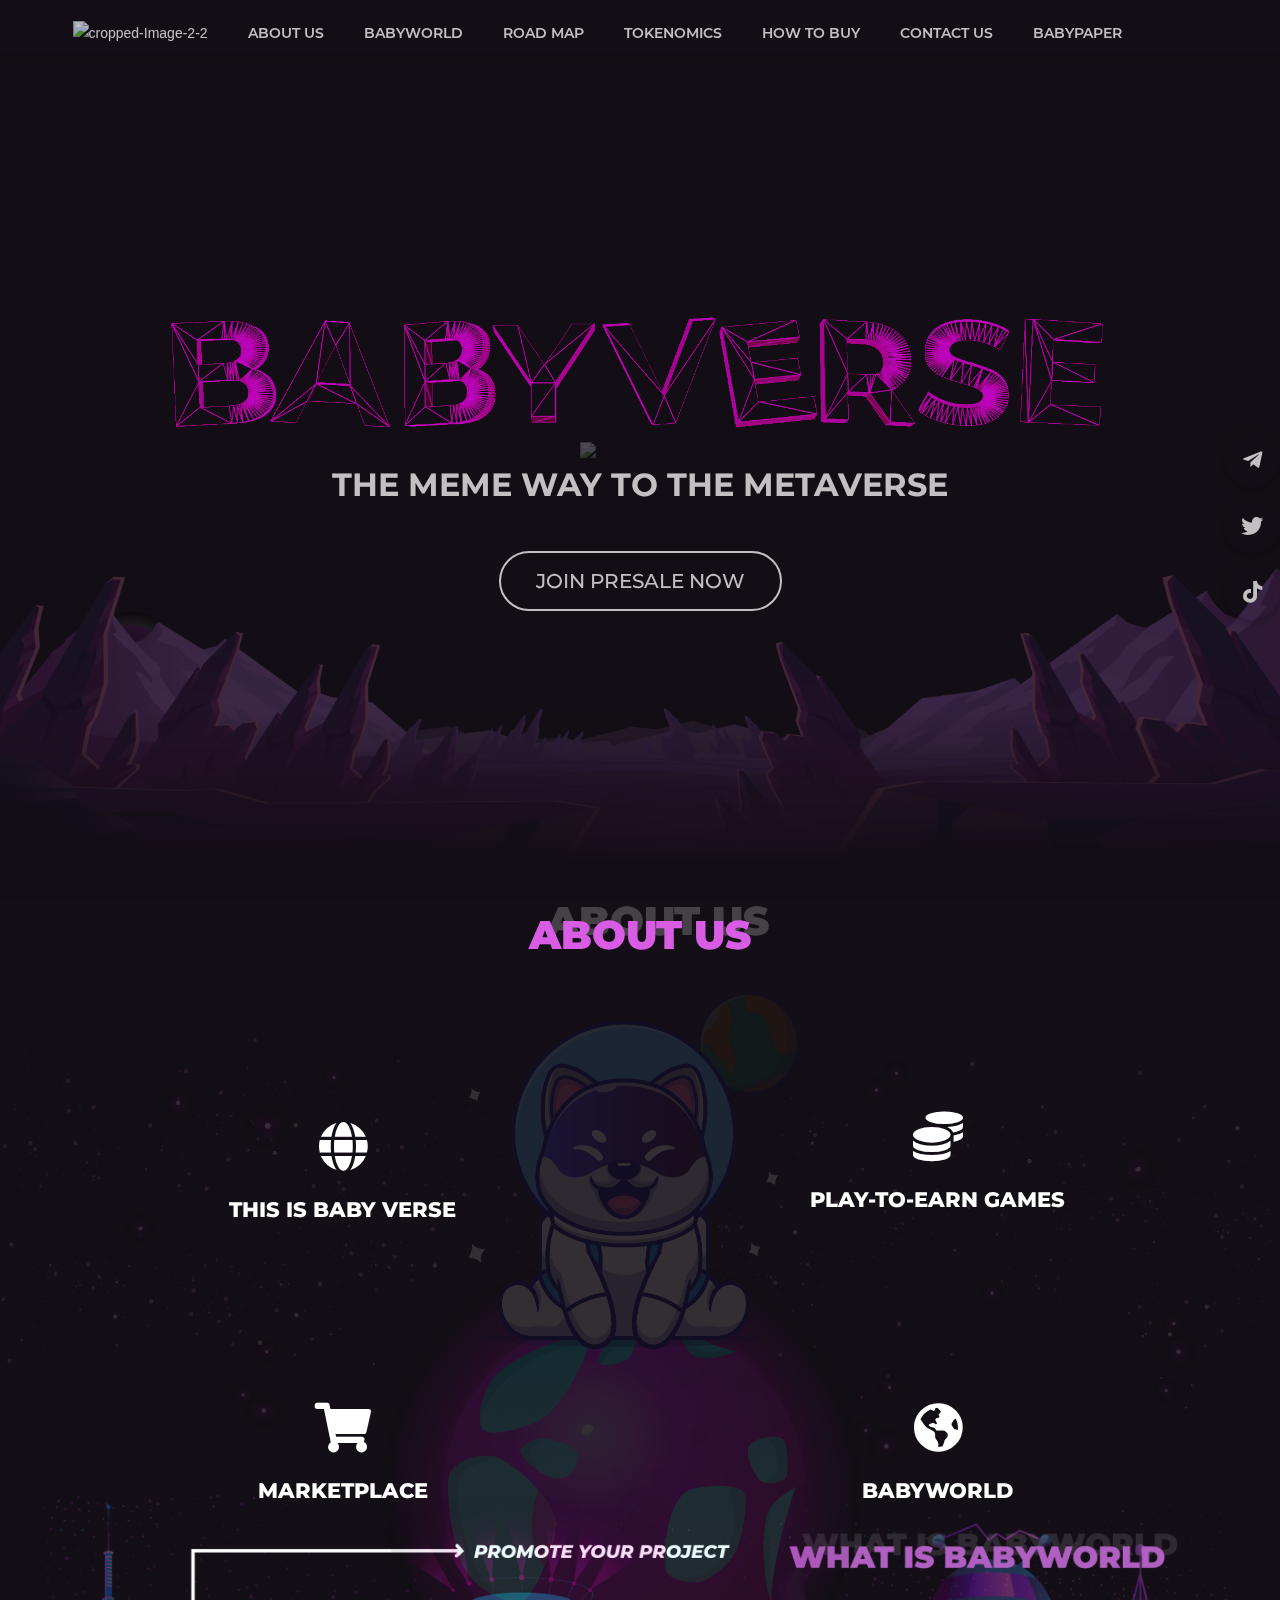
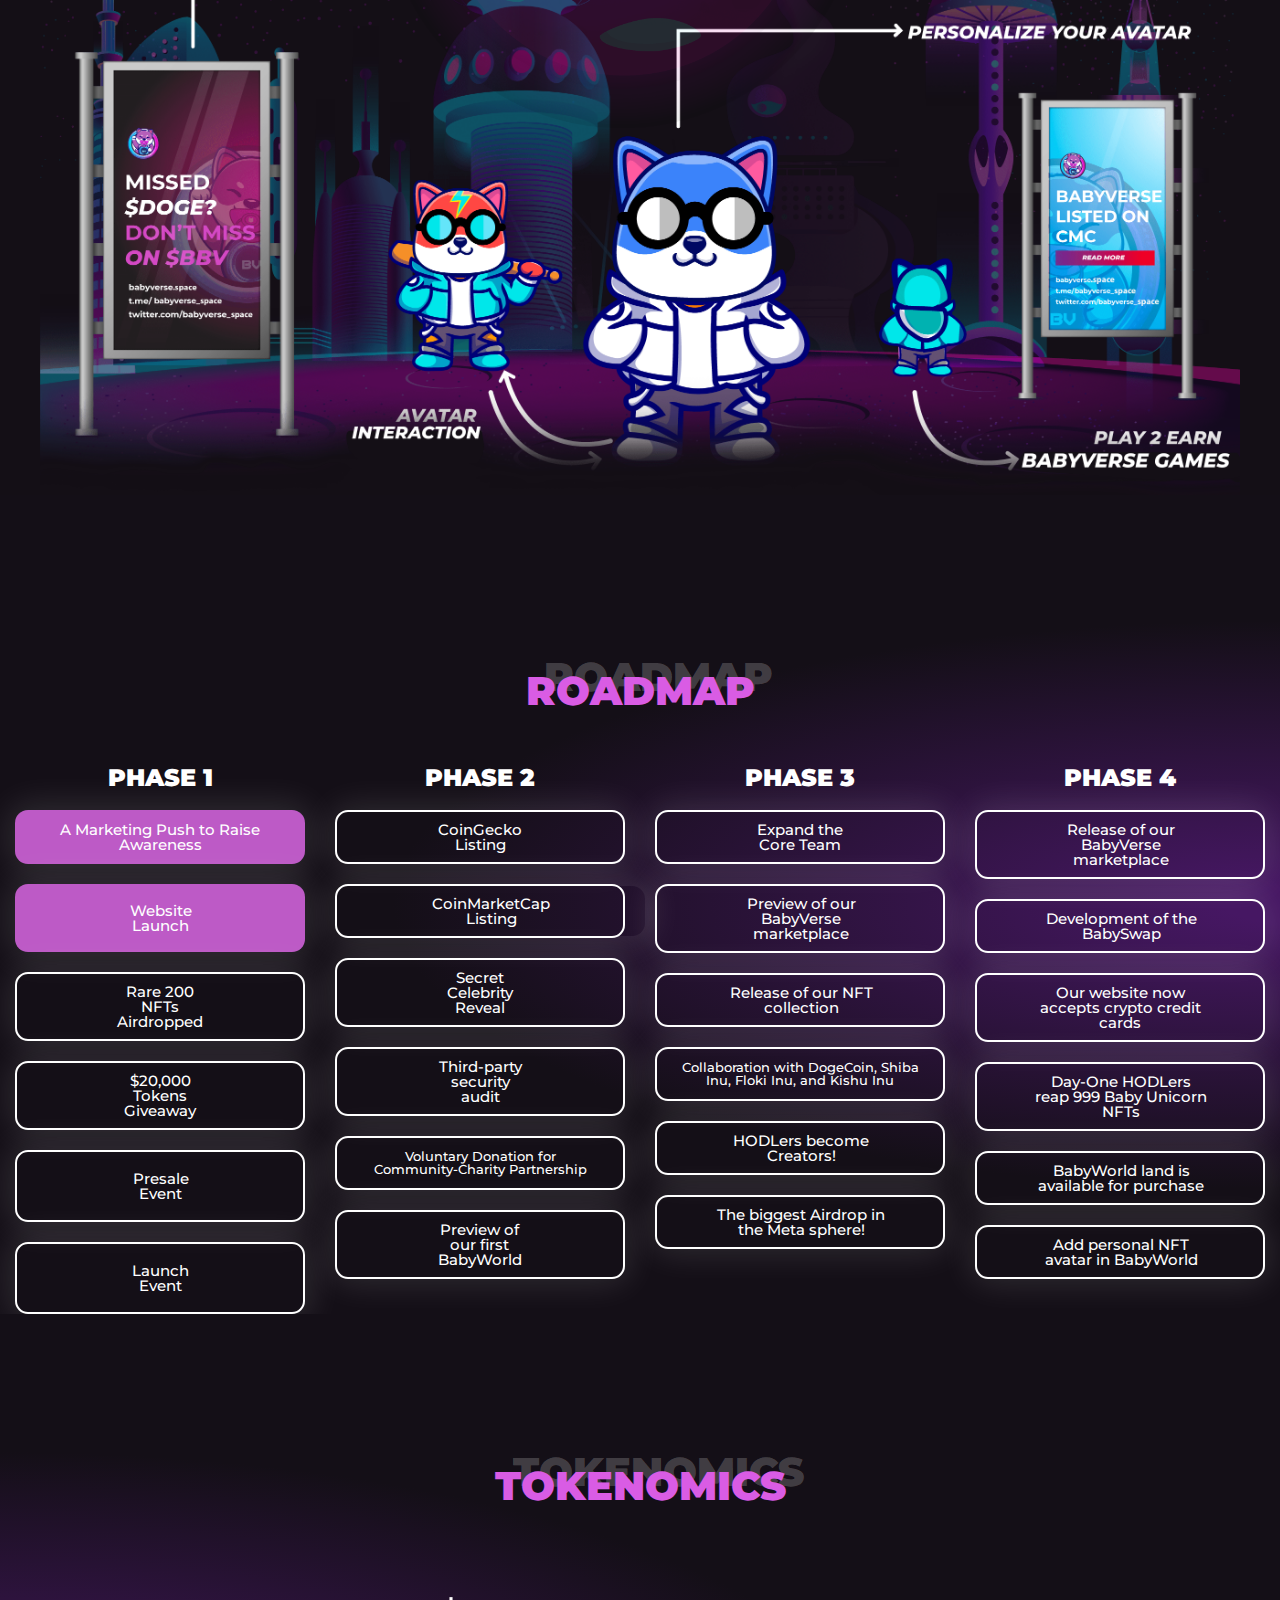
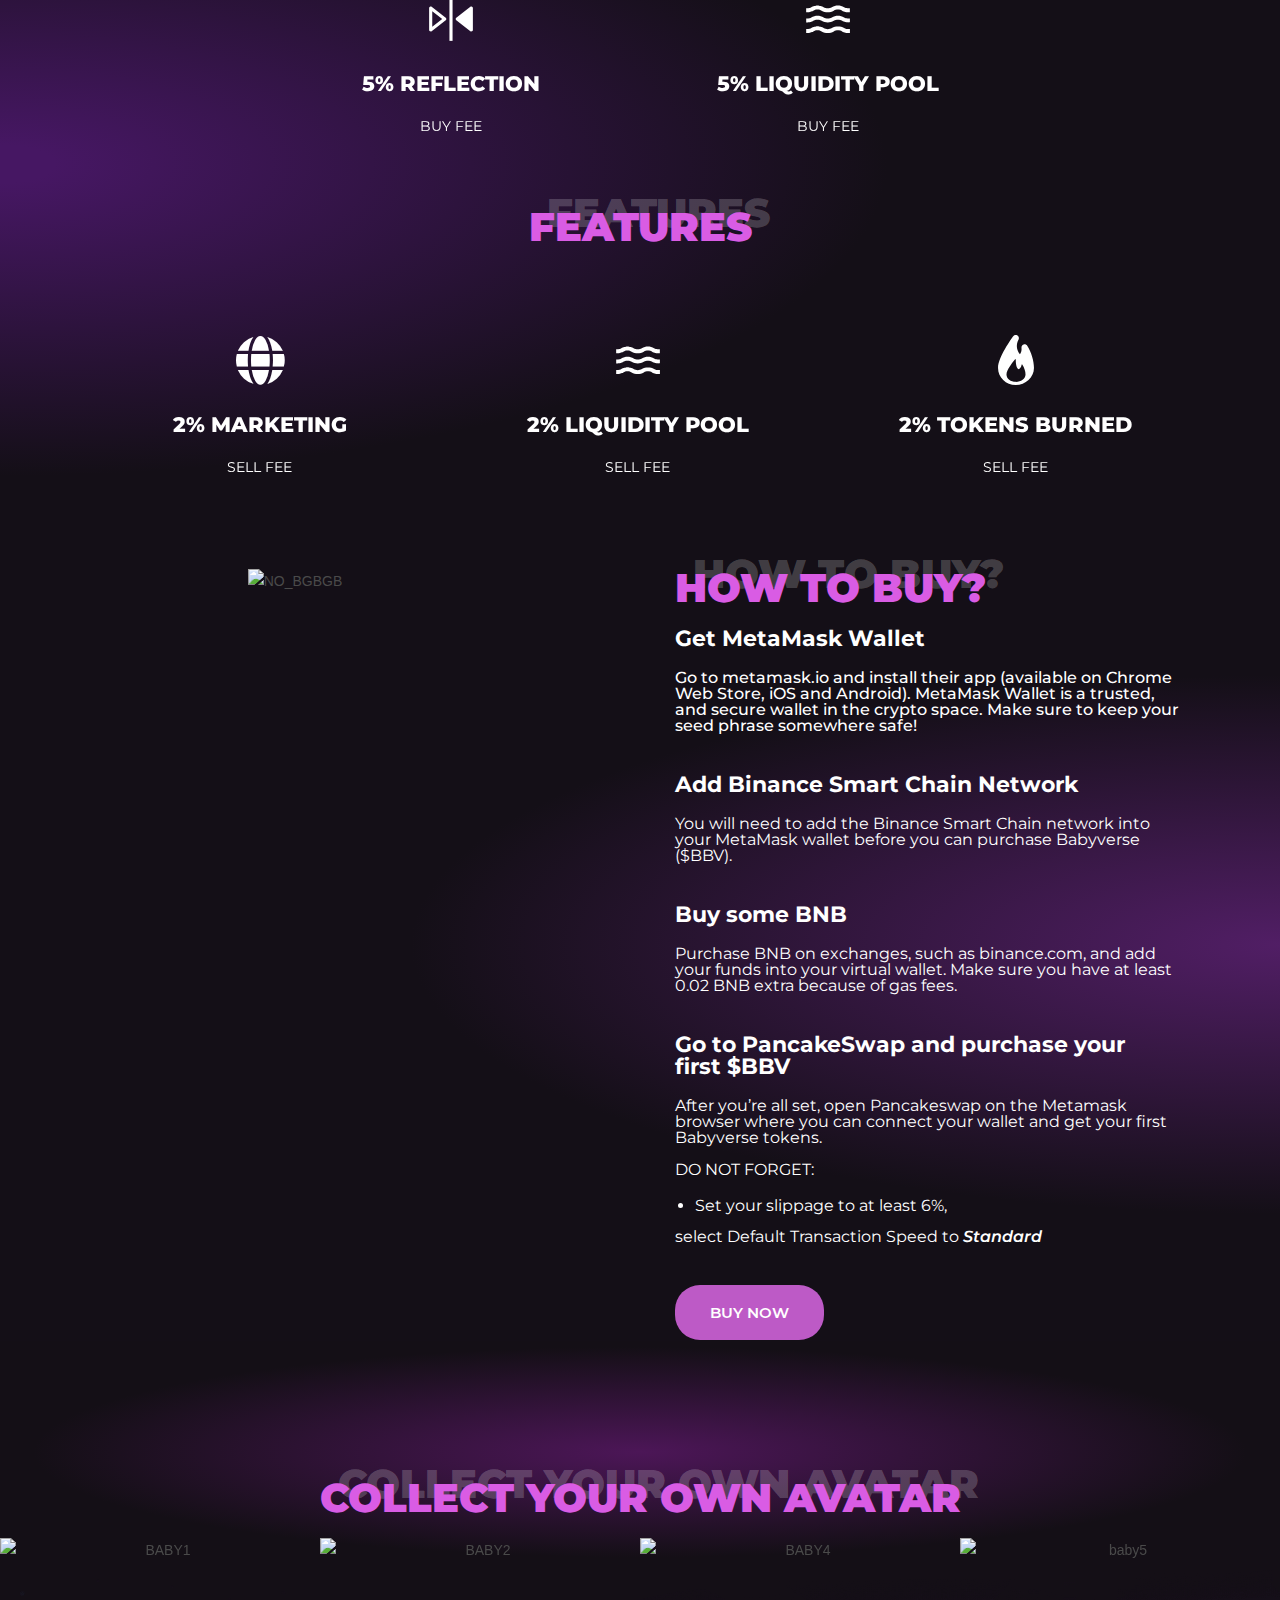
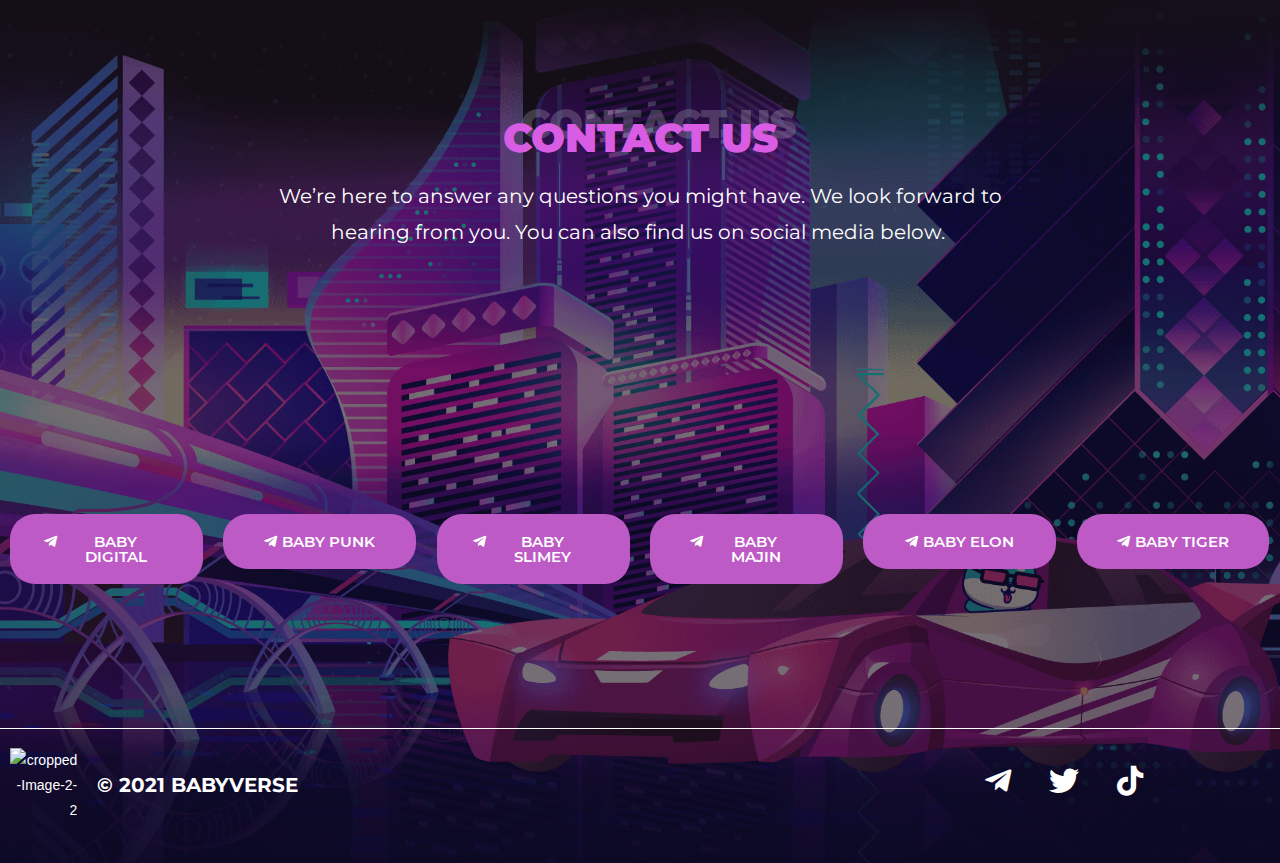
==== index.html @ cefe5357 "UPDATE CONTENT" ====
<!DOCTYPE html>
<html lang="en-US">
  <!-- Mirrored from babyverse.io/ by HTTrack Website Copier/3.x [XR&CO'2014], Sun, 27 Feb 2022 03:56:45 GMT -->
  <!-- Added by HTTrack --><meta
    http-equiv="content-type"
    content="text/html;charset=UTF-8"
  /><!-- /Added by HTTrack -->
  <head>
    <meta charset="UTF-8" />
    <title>BABYVERSE &#8211; The MEME way to the MetaVerse</title>
    <meta name="robots" content="max-image-preview:large" />
    <meta name="viewport" content="width=device-width, initial-scale=1" />
    <link rel="dns-prefetch" href="http://www.googletagmanager.com/" />
    <link rel="dns-prefetch" href="http://cdnjs.cloudflare.com/" />
    <link rel="dns-prefetch" href="http://s.w.org/" />
    <link
      rel="alternate"
      type="application/rss+xml"
      title="BABYVERSE &raquo; Feed"
      href="feed/index.html"
    />
    <link
      rel="alternate"
      type="application/rss+xml"
      title="BABYVERSE &raquo; Comments Feed"
      href="comments/feed/index.html"
    />
    <!-- This site uses the Google Analytics by MonsterInsights plugin v8.3.4 - Using Analytics tracking - https://www.monsterinsights.com/ -->
    <!-- Note: MonsterInsights is not currently configured on this site. The site owner needs to authenticate with Google Analytics in the MonsterInsights settings panel. -->
    <!-- No UA code set -->
    <!-- / Google Analytics by MonsterInsights -->
    <script>
      window._wpemojiSettings = {
        baseUrl: "https:\/\/s.w.org\/images\/core\/emoji\/13.1.0\/72x72\/",
        ext: ".png",
        svgUrl: "https:\/\/s.w.org\/images\/core\/emoji\/13.1.0\/svg\/",
        svgExt: ".svg",
        source: {
          concatemoji:
            "https:\/\/babyverse.io\/wp-includes\/js\/wp-emoji-release.min.js?ver=5.9.1",
        },
      };
      /*! This file is auto-generated */
      !(function (e, a, t) {
        var n,
          r,
          o,
          i = a.createElement("canvas"),
          p = i.getContext && i.getContext("2d");
        function s(e, t) {
          var a = String.fromCharCode;
          p.clearRect(0, 0, i.width, i.height),
            p.fillText(a.apply(this, e), 0, 0);
          e = i.toDataURL();
          return (
            p.clearRect(0, 0, i.width, i.height),
            p.fillText(a.apply(this, t), 0, 0),
            e === i.toDataURL()
          );
        }
        function c(e) {
          var t = a.createElement("script");
          (t.src = e),
            (t.defer = t.type = "text/javascript"),
            a.getElementsByTagName("head")[0].appendChild(t);
        }
        for (
          o = Array("flag", "emoji"),
            t.supports = { everything: !0, everythingExceptFlag: !0 },
            r = 0;
          r < o.length;
          r++
        )
          (t.supports[o[r]] = (function (e) {
            if (!p || !p.fillText) return !1;
            switch (
              ((p.textBaseline = "top"), (p.font = "600 32px Arial"), e)
            ) {
              case "flag":
                return s(
                  [127987, 65039, 8205, 9895, 65039],
                  [127987, 65039, 8203, 9895, 65039]
                )
                  ? !1
                  : !s(
                      [55356, 56826, 55356, 56819],
                      [55356, 56826, 8203, 55356, 56819]
                    ) &&
                      !s(
                        [
                          55356, 57332, 56128, 56423, 56128, 56418, 56128,
                          56421, 56128, 56430, 56128, 56423, 56128, 56447,
                        ],
                        [
                          55356, 57332, 8203, 56128, 56423, 8203, 56128, 56418,
                          8203, 56128, 56421, 8203, 56128, 56430, 8203, 56128,
                          56423, 8203, 56128, 56447,
                        ]
                      );
              case "emoji":
                return !s(
                  [10084, 65039, 8205, 55357, 56613],
                  [10084, 65039, 8203, 55357, 56613]
                );
            }
            return !1;
          })(o[r])),
            (t.supports.everything = t.supports.everything && t.supports[o[r]]),
            "flag" !== o[r] &&
              (t.supports.everythingExceptFlag =
                t.supports.everythingExceptFlag && t.supports[o[r]]);
        (t.supports.everythingExceptFlag =
          t.supports.everythingExceptFlag && !t.supports.flag),
          (t.DOMReady = !1),
          (t.readyCallback = function () {
            t.DOMReady = !0;
          }),
          t.supports.everything ||
            ((n = function () {
              t.readyCallback();
            }),
            a.addEventListener
              ? (a.addEventListener("DOMContentLoaded", n, !1),
                e.addEventListener("load", n, !1))
              : (e.attachEvent("onload", n),
                a.attachEvent("onreadystatechange", function () {
                  "complete" === a.readyState && t.readyCallback();
                })),
            (n = t.source || {}).concatemoji
              ? c(n.concatemoji)
              : n.wpemoji && n.twemoji && (c(n.twemoji), c(n.wpemoji)));
      })(window, document, window._wpemojiSettings);
    </script>
    <style>
      img.wp-smiley,
      img.emoji {
        display: inline !important;
        border: none !important;
        box-shadow: none !important;
        height: 1em !important;
        width: 1em !important;
        margin: 0 0.07em !important;
        vertical-align: -0.1em !important;
        background: none !important;
        padding: 0 !important;
      }
    </style>
    <link
      rel="stylesheet"
      id="dce-animations-css"
      href="wp-content/plugins/dynamic-content-for-elementor/assets/css/animationsac31.css?ver=2.2.4"
      media="all"
    />
    <link
      rel="stylesheet"
      id="codepeople-loading-page-style-css"
      href="wp-content/plugins/loading-page/css/loading-pagedd58.css?ver=pro-5.0.83"
      media=""
    />
    <link
      rel="stylesheet"
      id="codepeople-loading-page-style-effect-css"
      href="wp-content/plugins/loading-page/css/loading-pagedd58.css?ver=pro-5.0.83"
      media=""
    />
    <link
      rel="stylesheet"
      id="wp-block-library-css"
      href="wp-includes/css/dist/block-library/style.min74e5.css?ver=5.9.1"
      media="all"
    />
    <style id="wp-block-library-theme-inline-css">
      .wp-block-audio figcaption {
        color: #555;
        font-size: 13px;
        text-align: center;
      }
      .is-dark-theme .wp-block-audio figcaption {
        color: hsla(0, 0%, 100%, 0.65);
      }
      .wp-block-code > code {
        font-family: Menlo, Consolas, monaco, monospace;
        color: #1e1e1e;
        padding: 0.8em 1em;
        border: 1px solid #ddd;
        border-radius: 4px;
      }
      .wp-block-embed figcaption {
        color: #555;
        font-size: 13px;
        text-align: center;
      }
      .is-dark-theme .wp-block-embed figcaption {
        color: hsla(0, 0%, 100%, 0.65);
      }
      .blocks-gallery-caption {
        color: #555;
        font-size: 13px;
        text-align: center;
      }
      .is-dark-theme .blocks-gallery-caption {
        color: hsla(0, 0%, 100%, 0.65);
      }
      .wp-block-image figcaption {
        color: #555;
        font-size: 13px;
        text-align: center;
      }
      .is-dark-theme .wp-block-image figcaption {
        color: hsla(0, 0%, 100%, 0.65);
      }
      .wp-block-pullquote {
        border-top: 4px solid;
        border-bottom: 4px solid;
        margin-bottom: 1.75em;
        color: currentColor;
      }
      .wp-block-pullquote__citation,
      .wp-block-pullquote cite,
      .wp-block-pullquote footer {
        color: currentColor;
        text-transform: uppercase;
        font-size: 0.8125em;
        font-style: normal;
      }
      .wp-block-quote {
        border-left: 0.25em solid;
        margin: 0 0 1.75em;
        padding-left: 1em;
      }
      .wp-block-quote cite,
      .wp-block-quote footer {
        color: currentColor;
        font-size: 0.8125em;
        position: relative;
        font-style: normal;
      }
      .wp-block-quote.has-text-align-right {
        border-left: none;
        border-right: 0.25em solid;
        padding-left: 0;
        padding-right: 1em;
      }
      .wp-block-quote.has-text-align-center {
        border: none;
        padding-left: 0;
      }
      .wp-block-quote.is-large,
      .wp-block-quote.is-style-large,
      .wp-block-quote.is-style-plain {
        border: none;
      }
      .wp-block-search .wp-block-search__label {
        font-weight: 700;
      }
      .wp-block-group:where(.has-background) {
        padding: 1.25em 2.375em;
      }
      .wp-block-separator {
        border: none;
        border-bottom: 2px solid;
        margin-left: auto;
        margin-right: auto;
        opacity: 0.4;
      }
      .wp-block-separator:not(.is-style-wide):not(.is-style-dots) {
        width: 100px;
      }
      .wp-block-separator.has-background:not(.is-style-dots) {
        border-bottom: none;
        height: 1px;
      }
      .wp-block-separator.has-background:not(.is-style-wide):not(.is-style-dots) {
        height: 2px;
      }
      .wp-block-table thead {
        border-bottom: 3px solid;
      }
      .wp-block-table tfoot {
        border-top: 3px solid;
      }
      .wp-block-table td,
      .wp-block-table th {
        padding: 0.5em;
        border: 1px solid;
        word-break: normal;
      }
      .wp-block-table figcaption {
        color: #555;
        font-size: 13px;
        text-align: center;
      }
      .is-dark-theme .wp-block-table figcaption {
        color: hsla(0, 0%, 100%, 0.65);
      }
      .wp-block-video figcaption {
        color: #555;
        font-size: 13px;
        text-align: center;
      }
      .is-dark-theme .wp-block-video figcaption {
        color: hsla(0, 0%, 100%, 0.65);
      }
      .wp-block-template-part.has-background {
        padding: 1.25em 2.375em;
        margin-top: 0;
        margin-bottom: 0;
      }
    </style>
    <style id="global-styles-inline-css">
      body {
        --wp--preset--color--black: #000000;
        --wp--preset--color--cyan-bluish-gray: #abb8c3;
        --wp--preset--color--white: #ffffff;
        --wp--preset--color--pale-pink: #f78da7;
        --wp--preset--color--vivid-red: #cf2e2e;
        --wp--preset--color--luminous-vivid-orange: #ff6900;
        --wp--preset--color--luminous-vivid-amber: #fcb900;
        --wp--preset--color--light-green-cyan: #7bdcb5;
        --wp--preset--color--vivid-green-cyan: #00d084;
        --wp--preset--color--pale-cyan-blue: #8ed1fc;
        --wp--preset--color--vivid-cyan-blue: #0693e3;
        --wp--preset--color--vivid-purple: #9b51e0;
        --wp--preset--gradient--vivid-cyan-blue-to-vivid-purple: linear-gradient(
          135deg,
          rgba(6, 147, 227, 1) 0%,
          rgb(155, 81, 224) 100%
        );
        --wp--preset--gradient--light-green-cyan-to-vivid-green-cyan: linear-gradient(
          135deg,
          rgb(122, 220, 180) 0%,
          rgb(0, 208, 130) 100%
        );
        --wp--preset--gradient--luminous-vivid-amber-to-luminous-vivid-orange: linear-gradient(
          135deg,
          rgba(252, 185, 0, 1) 0%,
          rgba(255, 105, 0, 1) 100%
        );
        --wp--preset--gradient--luminous-vivid-orange-to-vivid-red: linear-gradient(
          135deg,
          rgba(255, 105, 0, 1) 0%,
          rgb(207, 46, 46) 100%
        );
        --wp--preset--gradient--very-light-gray-to-cyan-bluish-gray: linear-gradient(
          135deg,
          rgb(238, 238, 238) 0%,
          rgb(169, 184, 195) 100%
        );
        --wp--preset--gradient--cool-to-warm-spectrum: linear-gradient(
          135deg,
          rgb(74, 234, 220) 0%,
          rgb(151, 120, 209) 20%,
          rgb(207, 42, 186) 40%,
          rgb(238, 44, 130) 60%,
          rgb(251, 105, 98) 80%,
          rgb(254, 248, 76) 100%
        );
        --wp--preset--gradient--blush-light-purple: linear-gradient(
          135deg,
          rgb(255, 206, 236) 0%,
          rgb(152, 150, 240) 100%
        );
        --wp--preset--gradient--blush-bordeaux: linear-gradient(
          135deg,
          rgb(254, 205, 165) 0%,
          rgb(254, 45, 45) 50%,
          rgb(107, 0, 62) 100%
        );
        --wp--preset--gradient--luminous-dusk: linear-gradient(
          135deg,
          rgb(255, 203, 112) 0%,
          rgb(199, 81, 192) 50%,
          rgb(65, 88, 208) 100%
        );
        --wp--preset--gradient--pale-ocean: linear-gradient(
          135deg,
          rgb(255, 245, 203) 0%,
          rgb(182, 227, 212) 50%,
          rgb(51, 167, 181) 100%
        );
        --wp--preset--gradient--electric-grass: linear-gradient(
          135deg,
          rgb(202, 248, 128) 0%,
          rgb(113, 206, 126) 100%
        );
        --wp--preset--gradient--midnight: linear-gradient(
          135deg,
          rgb(2, 3, 129) 0%,
          rgb(40, 116, 252) 100%
        );
        --wp--preset--duotone--dark-grayscale: url("#wp-duotone-dark-grayscale");
        --wp--preset--duotone--grayscale: url("#wp-duotone-grayscale");
        --wp--preset--duotone--purple-yellow: url("#wp-duotone-purple-yellow");
        --wp--preset--duotone--blue-red: url("#wp-duotone-blue-red");
        --wp--preset--duotone--midnight: url("#wp-duotone-midnight");
        --wp--preset--duotone--magenta-yellow: url("#wp-duotone-magenta-yellow");
        --wp--preset--duotone--purple-green: url("#wp-duotone-purple-green");
        --wp--preset--duotone--blue-orange: url("#wp-duotone-blue-orange");
        --wp--preset--font-size--small: 13px;
        --wp--preset--font-size--medium: 20px;
        --wp--preset--font-size--large: 36px;
        --wp--preset--font-size--x-large: 42px;
      }
      .has-black-color {
        color: var(--wp--preset--color--black) !important;
      }
      .has-cyan-bluish-gray-color {
        color: var(--wp--preset--color--cyan-bluish-gray) !important;
      }
      .has-white-color {
        color: var(--wp--preset--color--white) !important;
      }
      .has-pale-pink-color {
        color: var(--wp--preset--color--pale-pink) !important;
      }
      .has-vivid-red-color {
        color: var(--wp--preset--color--vivid-red) !important;
      }
      .has-luminous-vivid-orange-color {
        color: var(--wp--preset--color--luminous-vivid-orange) !important;
      }
      .has-luminous-vivid-amber-color {
        color: var(--wp--preset--color--luminous-vivid-amber) !important;
      }
      .has-light-green-cyan-color {
        color: var(--wp--preset--color--light-green-cyan) !important;
      }
      .has-vivid-green-cyan-color {
        color: var(--wp--preset--color--vivid-green-cyan) !important;
      }
      .has-pale-cyan-blue-color {
        color: var(--wp--preset--color--pale-cyan-blue) !important;
      }
      .has-vivid-cyan-blue-color {
        color: var(--wp--preset--color--vivid-cyan-blue) !important;
      }
      .has-vivid-purple-color {
        color: var(--wp--preset--color--vivid-purple) !important;
      }
      .has-black-background-color {
        background-color: var(--wp--preset--color--black) !important;
      }
      .has-cyan-bluish-gray-background-color {
        background-color: var(--wp--preset--color--cyan-bluish-gray) !important;
      }
      .has-white-background-color {
        background-color: var(--wp--preset--color--white) !important;
      }
      .has-pale-pink-background-color {
        background-color: var(--wp--preset--color--pale-pink) !important;
      }
      .has-vivid-red-background-color {
        background-color: var(--wp--preset--color--vivid-red) !important;
      }
      .has-luminous-vivid-orange-background-color {
        background-color: var(
          --wp--preset--color--luminous-vivid-orange
        ) !important;
      }
      .has-luminous-vivid-amber-background-color {
        background-color: var(
          --wp--preset--color--luminous-vivid-amber
        ) !important;
      }
      .has-light-green-cyan-background-color {
        background-color: var(--wp--preset--color--light-green-cyan) !important;
      }
      .has-vivid-green-cyan-background-color {
        background-color: var(--wp--preset--color--vivid-green-cyan) !important;
      }
      .has-pale-cyan-blue-background-color {
        background-color: var(--wp--preset--color--pale-cyan-blue) !important;
      }
      .has-vivid-cyan-blue-background-color {
        background-color: var(--wp--preset--color--vivid-cyan-blue) !important;
      }
      .has-vivid-purple-background-color {
        background-color: var(--wp--preset--color--vivid-purple) !important;
      }
      .has-black-border-color {
        border-color: var(--wp--preset--color--black) !important;
      }
      .has-cyan-bluish-gray-border-color {
        border-color: var(--wp--preset--color--cyan-bluish-gray) !important;
      }
      .has-white-border-color {
        border-color: var(--wp--preset--color--white) !important;
      }
      .has-pale-pink-border-color {
        border-color: var(--wp--preset--color--pale-pink) !important;
      }
      .has-vivid-red-border-color {
        border-color: var(--wp--preset--color--vivid-red) !important;
      }
      .has-luminous-vivid-orange-border-color {
        border-color: var(
          --wp--preset--color--luminous-vivid-orange
        ) !important;
      }
      .has-luminous-vivid-amber-border-color {
        border-color: var(--wp--preset--color--luminous-vivid-amber) !important;
      }
      .has-light-green-cyan-border-color {
        border-color: var(--wp--preset--color--light-green-cyan) !important;
      }
      .has-vivid-green-cyan-border-color {
        border-color: var(--wp--preset--color--vivid-green-cyan) !important;
      }
      .has-pale-cyan-blue-border-color {
        border-color: var(--wp--preset--color--pale-cyan-blue) !important;
      }
      .has-vivid-cyan-blue-border-color {
        border-color: var(--wp--preset--color--vivid-cyan-blue) !important;
      }
      .has-vivid-purple-border-color {
        border-color: var(--wp--preset--color--vivid-purple) !important;
      }
      .has-vivid-cyan-blue-to-vivid-purple-gradient-background {
        background: var(
          --wp--preset--gradient--vivid-cyan-blue-to-vivid-purple
        ) !important;
      }
      .has-light-green-cyan-to-vivid-green-cyan-gradient-background {
        background: var(
          --wp--preset--gradient--light-green-cyan-to-vivid-green-cyan
        ) !important;
      }
      .has-luminous-vivid-amber-to-luminous-vivid-orange-gradient-background {
        background: var(
          --wp--preset--gradient--luminous-vivid-amber-to-luminous-vivid-orange
        ) !important;
      }
      .has-luminous-vivid-orange-to-vivid-red-gradient-background {
        background: var(
          --wp--preset--gradient--luminous-vivid-orange-to-vivid-red
        ) !important;
      }
      .has-very-light-gray-to-cyan-bluish-gray-gradient-background {
        background: var(
          --wp--preset--gradient--very-light-gray-to-cyan-bluish-gray
        ) !important;
      }
      .has-cool-to-warm-spectrum-gradient-background {
        background: var(
          --wp--preset--gradient--cool-to-warm-spectrum
        ) !important;
      }
      .has-blush-light-purple-gradient-background {
        background: var(--wp--preset--gradient--blush-light-purple) !important;
      }
      .has-blush-bordeaux-gradient-background {
        background: var(--wp--preset--gradient--blush-bordeaux) !important;
      }
      .has-luminous-dusk-gradient-background {
        background: var(--wp--preset--gradient--luminous-dusk) !important;
      }
      .has-pale-ocean-gradient-background {
        background: var(--wp--preset--gradient--pale-ocean) !important;
      }
      .has-electric-grass-gradient-background {
        background: var(--wp--preset--gradient--electric-grass) !important;
      }
      .has-midnight-gradient-background {
        background: var(--wp--preset--gradient--midnight) !important;
      }
      .has-small-font-size {
        font-size: var(--wp--preset--font-size--small) !important;
      }
      .has-medium-font-size {
        font-size: var(--wp--preset--font-size--medium) !important;
      }
      .has-large-font-size {
        font-size: var(--wp--preset--font-size--large) !important;
      }
      .has-x-large-font-size {
        font-size: var(--wp--preset--font-size--x-large) !important;
      }
    </style>
    <link
      rel="stylesheet"
      id="buttonizer_frontend_style-css"
      href="wp-content/plugins/buttonizer-multifunctional-button/assets/frontend9707.css?v=57294db550684812cc1be3ff3e94b278&amp;ver=5.9.1"
      media="all"
    />
    <link
      rel="stylesheet"
      id="buttonizer-icon-library-css"
      href="../cdnjs.cloudflare.com/ajax/libs/font-awesome/5.15.4/css/all.min74e5.css?ver=5.9.1"
      media="all"
      integrity="sha512-1ycn6IcaQQ40/MKBW2W4Rhis/DbILU74C1vSrLJxCq57o941Ym01SwNsOMqvEBFlcgUa6xLiPY/NS5R+E6ztJQ=="
      crossorigin="anonymous"
    />
    <link
      rel="stylesheet"
      id="font-awesome-css"
      href="wp-content/themes/oceanwp/assets/fonts/fontawesome/css/all.min9e0b.css?ver=5.15.1"
      media="all"
    />
    <link
      rel="stylesheet"
      id="simple-line-icons-css"
      href="wp-content/themes/oceanwp/assets/css/third/simple-line-icons.min8d5a.css?ver=2.4.0"
      media="all"
    />
    <link
      rel="stylesheet"
      id="oceanwp-style-css"
      href="wp-content/themes/oceanwp/assets/css/style.min583f.css?ver=3.1.3"
      media="all"
    />
    <link
      rel="stylesheet"
      id="elementor-icons-css"
      href="wp-content/plugins/elementor/assets/lib/eicons/css/elementor-icons.mine900.css?ver=5.14.0"
      media="all"
    />
    <link
      rel="stylesheet"
      id="elementor-frontend-css"
      href="wp-content/plugins/elementor/assets/css/frontend-lite.mina25a.css?ver=3.5.5"
      media="all"
    />
    <link
      rel="stylesheet"
      id="elementor-post-7-css"
      href="wp-content/uploads/elementor/css/post-7cc49.css?ver=1642984813"
      media="all"
    />
    <link
      rel="stylesheet"
      id="dce-style-css"
      href="wp-content/plugins/dynamic-content-for-elementor/assets/css/style.minac31.css?ver=2.2.4"
      media="all"
    />
    <link
      rel="stylesheet"
      id="dashicons-css"
      href="wp-includes/css/dashicons.min74e5.css?ver=5.9.1"
      media="all"
    />
    <link
      rel="stylesheet"
      id="elementor-pro-css"
      href="wp-content/plugins/elementor-pro/assets/css/frontend-lite.min49eb.css?ver=3.5.2"
      media="all"
    />
    <link
      rel="stylesheet"
      id="elementor-global-css"
      href="wp-content/uploads/elementor/css/globald192.css?ver=1642985232"
      media="all"
    />
    <link
      rel="stylesheet"
      id="elementor-post-129-css"
      href="wp-content/uploads/elementor/css/post-1296a78.css?ver=1644073871"
      media="all"
    />
    <link
      rel="stylesheet"
      id="oe-widgets-style-css"
      href="wp-content/plugins/ocean-extra/assets/css/widgets74e5.css?ver=5.9.1"
      media="all"
    />
    <link
      rel="stylesheet"
      id="google-fonts-1-css"
      href="https://fonts.googleapis.com/css?family=Roboto%3A100%2C100italic%2C200%2C200italic%2C300%2C300italic%2C400%2C400italic%2C500%2C500italic%2C600%2C600italic%2C700%2C700italic%2C800%2C800italic%2C900%2C900italic%7CRoboto+Slab%3A100%2C100italic%2C200%2C200italic%2C300%2C300italic%2C400%2C400italic%2C500%2C500italic%2C600%2C600italic%2C700%2C700italic%2C800%2C800italic%2C900%2C900italic%7CMontserrat%3A100%2C100italic%2C200%2C200italic%2C300%2C300italic%2C400%2C400italic%2C500%2C500italic%2C600%2C600italic%2C700%2C700italic%2C800%2C800italic%2C900%2C900italic&amp;display=auto&amp;ver=5.9.1"
      media="all"
    />
    <link
      rel="stylesheet"
      id="elementor-icons-shared-0-css"
      href="wp-content/plugins/elementor/assets/lib/font-awesome/css/fontawesome.min52d5.css?ver=5.15.3"
      media="all"
    />
    <link
      rel="stylesheet"
      id="elementor-icons-fa-solid-css"
      href="wp-content/plugins/elementor/assets/lib/font-awesome/css/solid.min52d5.css?ver=5.15.3"
      media="all"
    />
    <link
      rel="stylesheet"
      id="elementor-icons-fa-brands-css"
      href="wp-content/plugins/elementor/assets/lib/font-awesome/css/brands.min52d5.css?ver=5.15.3"
      media="all"
    />
    <script
      src="wp-includes/js/jquery/jquery.minaf6c.js?ver=3.6.0"
      id="jquery-core-js"
    ></script>
    <script
      src="wp-includes/js/jquery/jquery-migrate.mind617.js?ver=3.3.2"
      id="jquery-migrate-js"
    ></script>
    <script
      src="wp-content/plugins/loading-page/loading-screens/logo/loading-logodd58.js?ver=pro-5.0.83"
      id="codepeople-loading-page-script-logo-js"
    ></script>
    <script id="codepeople-loading-page-script-js-before">
      loading_page_settings = {
        loadingScreen: 1,
        closeBtn: false,
        removeInOnLoad: false,
        codeblock: "",
        backgroundColor: "#140F16",
        foregroundColor: "#000000",
        backgroundImage: "",
        additionalSeconds: 0,
        pageEffect: "none",
        backgroundRepeat: "repeat",
        fullscreen: 0,
        graphic: "logo",
        text: 0,
        lp_ls: {
          logo: {
            image:
              "https:\/\/babyverse.io\/wp-content\/uploads\/2022\/01\/loadingscreen.png",
            grayscale: "1",
            blink: "1",
          },
        },
        screen_size: "all",
        screen_width: 0,
        deepSearch: 1,
        modifyDisplayRule: 0,
      };
    </script>
    <script
      src="wp-content/plugins/loading-page/js/loading-page.mindd58.js?ver=pro-5.0.83"
      id="codepeople-loading-page-script-js"
    ></script>
    <script
      src="wp-content/themes/oceanwp/assets/js/vendors/smoothscroll.min583f.js?ver=3.1.3"
      id="ow-smoothscroll-js"
    ></script>

    <!-- Google Analytics snippet added by Site Kit -->
    <script
      src="https://www.googletagmanager.com/gtag/js?id=UA-217275464-1"
      id="google_gtagjs-js"
      async
    ></script>
    <script id="google_gtagjs-js-after">
      window.dataLayer = window.dataLayer || [];
      function gtag() {
        dataLayer.push(arguments);
      }
      gtag("set", "linker", { domains: ["babyverse.io"] });
      gtag("js", new Date());
      gtag("set", "developer_id.dZTNiMT", true);
      gtag("config", "UA-217275464-1", { anonymize_ip: true });
      gtag("config", "G-219Z87DPDK");
    </script>

    <!-- End Google Analytics snippet added by Site Kit -->
    <link rel="https://api.w.org/" href="wp-json/index.html" />
    <link
      rel="alternate"
      type="application/json"
      href="wp-json/wp/v2/pages/129.json"
    />
    <link
      rel="EditURI"
      type="application/rsd+xml"
      title="RSD"
      href="xmlrpc0db0.php?rsd"
    />
    <link
      rel="wlwmanifest"
      type="application/wlwmanifest+xml"
      href="wp-includes/wlwmanifest.xml"
    />
    <meta name="generator" content="WordPress 5.9.1" />
    <link rel="canonical" href="index.html" />
    <link rel="shortlink" href="index.html" />
    <link
      rel="alternate"
      type="application/json+oembed"
      href="wp-json/oembed/1.0/embed0f05.json?url=https%3A%2F%2Fbabyverse.io%2F"
    />
    <link
      rel="alternate"
      type="text/xml+oembed"
      href="wp-json/oembed/1.0/embed3995?url=https%3A%2F%2Fbabyverse.io%2F&amp;format=xml"
    />
    <meta name="generator" content="Site Kit by Google 1.68.0" />
    <link
      rel="icon"
      href="wp-content/uploads/2022/01/cropped-cropped-Image-2-2-32x32.png"
      sizes="32x32"
    />
    <link
      rel="icon"
      href="wp-content/uploads/2022/01/cropped-cropped-Image-2-2-192x192.png"
      sizes="192x192"
    />
    <link
      rel="apple-touch-icon"
      href="wp-content/uploads/2022/01/cropped-cropped-Image-2-2-180x180.png"
    />
    <meta
      name="msapplication-TileImage"
      content="https://babyverse.io/wp-content/uploads/2022/01/cropped-cropped-Image-2-2-270x270.png"
    />
    <style>
      body {
        visibility: hidden;
      }
    </style>
    <noscript
      ><style>
        body {
          visibility: visible;
        }
      </style></noscript
    >
    <link
      rel="preload"
      href="wp-content/uploads/2022/01/loadingscreen.png"
      as="image"
      type="image/svg+xml"
    />
    <!-- OceanWP CSS -->
    <style type="text/css">
      /* General CSS */
      a:hover,
      a.light:hover,
      .theme-heading .text::before,
      .theme-heading .text::after,
      #top-bar-content > a:hover,
      #top-bar-social li.oceanwp-email a:hover,
      #site-navigation-wrap .dropdown-menu > li > a:hover,
      #site-header.medium-header #medium-searchform button:hover,
      .oceanwp-mobile-menu-icon a:hover,
      .blog-entry.post .blog-entry-header .entry-title a:hover,
      .blog-entry.post .blog-entry-readmore a:hover,
      .blog-entry.thumbnail-entry .blog-entry-category a,
      ul.meta li a:hover,
      .dropcap,
      .single nav.post-navigation .nav-links .title,
      body .related-post-title a:hover,
      body #wp-calendar caption,
      body .contact-info-widget.default i,
      body .contact-info-widget.big-icons i,
      body .custom-links-widget .oceanwp-custom-links li a:hover,
      body .custom-links-widget .oceanwp-custom-links li a:hover:before,
      body .posts-thumbnails-widget li a:hover,
      body .social-widget li.oceanwp-email a:hover,
      .comment-author .comment-meta .comment-reply-link,
      #respond #cancel-comment-reply-link:hover,
      #footer-widgets .footer-box a:hover,
      #footer-bottom a:hover,
      #footer-bottom #footer-bottom-menu a:hover,
      .sidr a:hover,
      .sidr-class-dropdown-toggle:hover,
      .sidr-class-menu-item-has-children.active > a,
      .sidr-class-menu-item-has-children.active
        > a
        > .sidr-class-dropdown-toggle,
      input[type="checkbox"]:checked:before {
        color: #ffffff;
      }
      .single nav.post-navigation .nav-links .title .owp-icon use,
      .blog-entry.post .blog-entry-readmore a:hover .owp-icon use,
      body .contact-info-widget.default .owp-icon use,
      body .contact-info-widget.big-icons .owp-icon use {
        stroke: #ffffff;
      }
      input[type="button"],
      input[type="reset"],
      input[type="submit"],
      button[type="submit"],
      .button,
      #site-navigation-wrap .dropdown-menu > li.btn > a > span,
      .thumbnail:hover i,
      .post-quote-content,
      .omw-modal .omw-close-modal,
      body .contact-info-widget.big-icons li:hover i,
      body div.wpforms-container-full .wpforms-form input[type="submit"],
      body div.wpforms-container-full .wpforms-form button[type="submit"],
      body div.wpforms-container-full .wpforms-form .wpforms-page-button {
        background-color: #ffffff;
      }
      .thumbnail:hover .link-post-svg-icon {
        background-color: #ffffff;
      }
      body .contact-info-widget.big-icons li:hover .owp-icon {
        background-color: #ffffff;
      }
      .widget-title {
        border-color: #ffffff;
      }
      blockquote {
        border-color: #ffffff;
      }
      #searchform-dropdown {
        border-color: #ffffff;
      }
      .dropdown-menu .sub-menu {
        border-color: #ffffff;
      }
      .blog-entry.large-entry .blog-entry-readmore a:hover {
        border-color: #ffffff;
      }
      .oceanwp-newsletter-form-wrap input[type="email"]:focus {
        border-color: #ffffff;
      }
      .social-widget li.oceanwp-email a:hover {
        border-color: #ffffff;
      }
      #respond #cancel-comment-reply-link:hover {
        border-color: #ffffff;
      }
      body .contact-info-widget.big-icons li:hover i {
        border-color: #ffffff;
      }
      #footer-widgets .oceanwp-newsletter-form-wrap input[type="email"]:focus {
        border-color: #ffffff;
      }
      blockquote,
      .wp-block-quote {
        border-left-color: #ffffff;
      }
      body .contact-info-widget.big-icons li:hover .owp-icon {
        border-color: #ffffff;
      }
      input[type="button"]:hover,
      input[type="reset"]:hover,
      input[type="submit"]:hover,
      button[type="submit"]:hover,
      input[type="button"]:focus,
      input[type="reset"]:focus,
      input[type="submit"]:focus,
      button[type="submit"]:focus,
      .button:hover,
      #site-navigation-wrap .dropdown-menu > li.btn > a:hover > span,
      .post-quote-author,
      .omw-modal .omw-close-modal:hover,
      body div.wpforms-container-full .wpforms-form input[type="submit"]:hover,
      body div.wpforms-container-full .wpforms-form button[type="submit"]:hover,
      body div.wpforms-container-full .wpforms-form .wpforms-page-button:hover {
        background-color: #bd5ac6;
      }
      body,
      .has-parallax-footer:not(.separate-layout) #main {
        background-color: #140f16;
      }
      a {
        color: #ffffff;
      }
      a .owp-icon use {
        stroke: #ffffff;
      }
      a:hover {
        color: #bd5ac6;
      }
      a:hover .owp-icon use {
        stroke: #bd5ac6;
      } /* Header CSS */
      #site-header.has-header-media .overlay-header-media {
        background-color: rgba(0, 0, 0, 0.5);
      }
    </style>
    <meta
      name="viewport"
      content="width=device-width, initial-scale=1.0, viewport-fit=cover"
    />
  </head>
  <body
    class="home page-template page-template-elementor_canvas page page-id-129 wp-embed-responsive elementor-dce oceanwp-theme dropdown-mobile no-header-border default-breakpoint content-full-width content-max-width page-header-disabled elementor-default elementor-template-canvas elementor-kit-7 elementor-page elementor-page-129"
  >
    <svg
      xmlns="http://www.w3.org/2000/svg"
      viewBox="0 0 0 0"
      width="0"
      height="0"
      focusable="false"
      role="none"
      style="
        visibility: hidden;
        position: absolute;
        left: -9999px;
        overflow: hidden;
      "
    >
      <defs>
        <filter id="wp-duotone-dark-grayscale">
          <feColorMatrix
            color-interpolation-filters="sRGB"
            type="matrix"
            values=" .299 .587 .114 0 0 .299 .587 .114 0 0 .299 .587 .114 0 0 .299 .587 .114 0 0 "
          />
          <feComponentTransfer color-interpolation-filters="sRGB">
            <feFuncR type="table" tableValues="0 0.49803921568627" />
            <feFuncG type="table" tableValues="0 0.49803921568627" />
            <feFuncB type="table" tableValues="0 0.49803921568627" />
            <feFuncA type="table" tableValues="1 1" />
          </feComponentTransfer>
          <feComposite in2="SourceGraphic" operator="in" />
        </filter>
      </defs></svg
    ><svg
      xmlns="http://www.w3.org/2000/svg"
      viewBox="0 0 0 0"
      width="0"
      height="0"
      focusable="false"
      role="none"
      style="
        visibility: hidden;
        position: absolute;
        left: -9999px;
        overflow: hidden;
      "
    >
      <defs>
        <filter id="wp-duotone-grayscale">
          <feColorMatrix
            color-interpolation-filters="sRGB"
            type="matrix"
            values=" .299 .587 .114 0 0 .299 .587 .114 0 0 .299 .587 .114 0 0 .299 .587 .114 0 0 "
          />
          <feComponentTransfer color-interpolation-filters="sRGB">
            <feFuncR type="table" tableValues="0 1" />
            <feFuncG type="table" tableValues="0 1" />
            <feFuncB type="table" tableValues="0 1" />
            <feFuncA type="table" tableValues="1 1" />
          </feComponentTransfer>
          <feComposite in2="SourceGraphic" operator="in" />
        </filter>
      </defs></svg
    ><svg
      xmlns="http://www.w3.org/2000/svg"
      viewBox="0 0 0 0"
      width="0"
      height="0"
      focusable="false"
      role="none"
      style="
        visibility: hidden;
        position: absolute;
        left: -9999px;
        overflow: hidden;
      "
    >
      <defs>
        <filter id="wp-duotone-purple-yellow">
          <feColorMatrix
            color-interpolation-filters="sRGB"
            type="matrix"
            values=" .299 .587 .114 0 0 .299 .587 .114 0 0 .299 .587 .114 0 0 .299 .587 .114 0 0 "
          />
          <feComponentTransfer color-interpolation-filters="sRGB">
            <feFuncR
              type="table"
              tableValues="0.54901960784314 0.98823529411765"
            />
            <feFuncG type="table" tableValues="0 1" />
            <feFuncB
              type="table"
              tableValues="0.71764705882353 0.25490196078431"
            />
            <feFuncA type="table" tableValues="1 1" />
          </feComponentTransfer>
          <feComposite in2="SourceGraphic" operator="in" />
        </filter>
      </defs></svg
    ><svg
      xmlns="http://www.w3.org/2000/svg"
      viewBox="0 0 0 0"
      width="0"
      height="0"
      focusable="false"
      role="none"
      style="
        visibility: hidden;
        position: absolute;
        left: -9999px;
        overflow: hidden;
      "
    >
      <defs>
        <filter id="wp-duotone-blue-red">
          <feColorMatrix
            color-interpolation-filters="sRGB"
            type="matrix"
            values=" .299 .587 .114 0 0 .299 .587 .114 0 0 .299 .587 .114 0 0 .299 .587 .114 0 0 "
          />
          <feComponentTransfer color-interpolation-filters="sRGB">
            <feFuncR type="table" tableValues="0 1" />
            <feFuncG type="table" tableValues="0 0.27843137254902" />
            <feFuncB
              type="table"
              tableValues="0.5921568627451 0.27843137254902"
            />
            <feFuncA type="table" tableValues="1 1" />
          </feComponentTransfer>
          <feComposite in2="SourceGraphic" operator="in" />
        </filter>
      </defs></svg
    ><svg
      xmlns="http://www.w3.org/2000/svg"
      viewBox="0 0 0 0"
      width="0"
      height="0"
      focusable="false"
      role="none"
      style="
        visibility: hidden;
        position: absolute;
        left: -9999px;
        overflow: hidden;
      "
    >
      <defs>
        <filter id="wp-duotone-midnight">
          <feColorMatrix
            color-interpolation-filters="sRGB"
            type="matrix"
            values=" .299 .587 .114 0 0 .299 .587 .114 0 0 .299 .587 .114 0 0 .299 .587 .114 0 0 "
          />
          <feComponentTransfer color-interpolation-filters="sRGB">
            <feFuncR type="table" tableValues="0 0" />
            <feFuncG type="table" tableValues="0 0.64705882352941" />
            <feFuncB type="table" tableValues="0 1" />
            <feFuncA type="table" tableValues="1 1" />
          </feComponentTransfer>
          <feComposite in2="SourceGraphic" operator="in" />
        </filter>
      </defs></svg
    ><svg
      xmlns="http://www.w3.org/2000/svg"
      viewBox="0 0 0 0"
      width="0"
      height="0"
      focusable="false"
      role="none"
      style="
        visibility: hidden;
        position: absolute;
        left: -9999px;
        overflow: hidden;
      "
    >
      <defs>
        <filter id="wp-duotone-magenta-yellow">
          <feColorMatrix
            color-interpolation-filters="sRGB"
            type="matrix"
            values=" .299 .587 .114 0 0 .299 .587 .114 0 0 .299 .587 .114 0 0 .299 .587 .114 0 0 "
          />
          <feComponentTransfer color-interpolation-filters="sRGB">
            <feFuncR type="table" tableValues="0.78039215686275 1" />
            <feFuncG type="table" tableValues="0 0.94901960784314" />
            <feFuncB
              type="table"
              tableValues="0.35294117647059 0.47058823529412"
            />
            <feFuncA type="table" tableValues="1 1" />
          </feComponentTransfer>
          <feComposite in2="SourceGraphic" operator="in" />
        </filter>
      </defs></svg
    ><svg
      xmlns="http://www.w3.org/2000/svg"
      viewBox="0 0 0 0"
      width="0"
      height="0"
      focusable="false"
      role="none"
      style="
        visibility: hidden;
        position: absolute;
        left: -9999px;
        overflow: hidden;
      "
    >
      <defs>
        <filter id="wp-duotone-purple-green">
          <feColorMatrix
            color-interpolation-filters="sRGB"
            type="matrix"
            values=" .299 .587 .114 0 0 .299 .587 .114 0 0 .299 .587 .114 0 0 .299 .587 .114 0 0 "
          />
          <feComponentTransfer color-interpolation-filters="sRGB">
            <feFuncR
              type="table"
              tableValues="0.65098039215686 0.40392156862745"
            />
            <feFuncG type="table" tableValues="0 1" />
            <feFuncB type="table" tableValues="0.44705882352941 0.4" />
            <feFuncA type="table" tableValues="1 1" />
          </feComponentTransfer>
          <feComposite in2="SourceGraphic" operator="in" />
        </filter>
      </defs></svg
    ><svg
      xmlns="http://www.w3.org/2000/svg"
      viewBox="0 0 0 0"
      width="0"
      height="0"
      focusable="false"
      role="none"
      style="
        visibility: hidden;
        position: absolute;
        left: -9999px;
        overflow: hidden;
      "
    >
      <defs>
        <filter id="wp-duotone-blue-orange">
          <feColorMatrix
            color-interpolation-filters="sRGB"
            type="matrix"
            values=" .299 .587 .114 0 0 .299 .587 .114 0 0 .299 .587 .114 0 0 .299 .587 .114 0 0 "
          />
          <feComponentTransfer color-interpolation-filters="sRGB">
            <feFuncR type="table" tableValues="0.098039215686275 1" />
            <feFuncG type="table" tableValues="0 0.66274509803922" />
            <feFuncB
              type="table"
              tableValues="0.84705882352941 0.41960784313725"
            />
            <feFuncA type="table" tableValues="1 1" />
          </feComponentTransfer>
          <feComposite in2="SourceGraphic" operator="in" />
        </filter>
      </defs></svg
    ><img
      class="lp-lazy-applied"
      style="display: none"
      href="wp-content/uploads/2022/01/loadingscreen.png"
    />
    <div
      data-elementor-type="wp-page"
      data-elementor-id="129"
      data-post-id="129"
      data-obj-id="129"
      class="elementor elementor-129 dce-elementor-post-129"
      data-elementor-settings="[]"
    >
      <div class="elementor-section-wrap">
        <section
          class="elementor-section elementor-top-section elementor-element elementor-element-473b9fb elementor-section-content-middle elementor-section-boxed elementor-section-height-default elementor-section-height-default"
          data-id="473b9fb"
          data-element_type="section"
          data-settings='{"sticky":"top","sticky_on":["desktop","tablet","mobile"],"sticky_offset":0,"sticky_effects_offset":0}'
        >
          <div class="elementor-container elementor-column-gap-default">
            <div
              class="elementor-column elementor-col-50 elementor-top-column elementor-element elementor-element-87f2dec"
              data-id="87f2dec"
              data-element_type="column"
            >
              <div class="elementor-widget-wrap elementor-element-populated">
                <div
                  class="elementor-element elementor-element-50fe62d dce_masking-none elementor-widget elementor-widget-image"
                  data-id="50fe62d"
                  data-element_type="widget"
                  data-widget_type="image.default"
                >
                  <div class="elementor-widget-container">
                    <style>
                      /*! elementor - v3.5.5 - 03-02-2022 */
                      .elementor-widget-image {
                        text-align: center;
                      }
                      .elementor-widget-image a {
                        display: inline-block;
                      }
                      .elementor-widget-image a img[src$=".svg"] {
                        width: 48px;
                      }
                      .elementor-widget-image img {
                        vertical-align: middle;
                        display: inline-block;
                      }
                    </style>
                    <a href="#">
                      <img
                        data-src="https://babyverse.io/wp-content/uploads/elementor/thumbs/cropped-Image-2-2-pir7juik0uovczifrtdg3s09kim2smzwe0ebnpyyqg.png"
                        title="cropped-Image-2-2"
                        alt="cropped-Image-2-2"
                        src="wp-content/plugins/loading-page/images/placeholder-image.jpg"
                        class="lp-lazy-load"
                      /><noscript
                        ><img
                          data-src="https://babyverse.io/wp-content/uploads/elementor/thumbs/cropped-Image-2-2-pir7juik0uovczifrtdg3s09kim2smzwe0ebnpyyqg.png"
                          title="cropped-Image-2-2"
                          alt="cropped-Image-2-2"
                          src="wp-content/plugins/loading-page/images/placeholder-image.jpg"
                          class="lp-lazy-load" /><noscript
                          ><img
                            src="wp-content/uploads/elementor/thumbs/cropped-Image-2-2-pir7juik0uovczifrtdg3s09kim2smzwe0ebnpyyqg.png"
                            title="cropped-Image-2-2"
                            alt="cropped-Image-2-2" /></noscript
                      ></noscript>
                    </a>
                  </div>
                </div>
              </div>
            </div>
            <div
              class="elementor-column elementor-col-50 elementor-top-column elementor-element elementor-element-31eb4ea"
              data-id="31eb4ea"
              data-element_type="column"
            >
              <div class="elementor-widget-wrap elementor-element-populated">
                <div
                  class="elementor-element elementor-element-aadff61 elementor-nav-menu__align-left elementor-nav-menu--dropdown-tablet elementor-nav-menu__text-align-aside elementor-nav-menu--toggle elementor-nav-menu--burger elementor-widget elementor-widget-nav-menu"
                  data-id="aadff61"
                  data-element_type="widget"
                  data-settings='{"layout":"horizontal","submenu_icon":{"value":"&lt;i class=\"fas fa-caret-down\"&gt;&lt;\/i&gt;","library":"fa-solid"},"toggle":"burger"}'
                  data-widget_type="nav-menu.default"
                >
                  <div class="elementor-widget-container">
                    <link
                      rel="stylesheet"
                      href="wp-content/plugins/elementor-pro/assets/css/widget-nav-menu.min.css"
                    />
                    <nav
                      migration_allowed="1"
                      migrated="0"
                      role="navigation"
                      class="elementor-nav-menu--main elementor-nav-menu__container elementor-nav-menu--layout-horizontal e--pointer-underline e--animation-fade"
                    >
                      <ul id="menu-1-aadff61" class="elementor-nav-menu">
                        <li
                          class="menu-item menu-item-type-custom menu-item-object-custom menu-item-104"
                        >
                          <a
                            href="#about"
                            class="elementor-item elementor-item-anchor"
                            >ABOUT US</a
                          >
                        </li>
                        <li
                          class="menu-item menu-item-type-custom menu-item-object-custom menu-item-105"
                        >
                          <a
                            href="#babyworld"
                            class="elementor-item elementor-item-anchor"
                            >BABYWORLD</a
                          >
                        </li>
                        <li
                          class="menu-item menu-item-type-custom menu-item-object-custom menu-item-106"
                        >
                          <a
                            href="#roadmap"
                            class="elementor-item elementor-item-anchor"
                            >ROAD MAP</a
                          >
                        </li>
                        <li
                          class="menu-item menu-item-type-custom menu-item-object-custom menu-item-107"
                        >
                          <a
                            href="#tokenomics"
                            class="elementor-item elementor-item-anchor"
                            >TOKENOMICS</a
                          >
                        </li>
                        <li
                          class="menu-item menu-item-type-custom menu-item-object-custom menu-item-108"
                        >
                          <a
                            href="#howto"
                            class="elementor-item elementor-item-anchor"
                            >HOW TO BUY</a
                          >
                        </li>
                        <li
                          class="menu-item menu-item-type-custom menu-item-object-custom menu-item-109"
                        >
                          <a
                            href="#contact"
                            class="elementor-item elementor-item-anchor"
                            >CONTACT US</a
                          >
                        </li>
                        <li
                          class="menu-item menu-item-type-custom menu-item-object-custom menu-item-110"
                        >
                          <a
                            target="_blank"
                            rel="noopener"
                            href="wp-content/uploads/2022/01/BABYPAPER.pdf"
                            class="elementor-item"
                            >BABYPAPER</a
                          >
                        </li>
                      </ul>
                    </nav>
                    <div
                      class="elementor-menu-toggle"
                      role="button"
                      tabindex="0"
                      aria-label="Menu Toggle"
                      aria-expanded="false"
                    >
                      <i
                        aria-hidden="true"
                        role="presentation"
                        class="elementor-menu-toggle__icon--open eicon-menu-bar"
                      ></i
                      ><i
                        aria-hidden="true"
                        role="presentation"
                        class="elementor-menu-toggle__icon--close eicon-close"
                      ></i>
                      <span class="elementor-screen-only">Menu</span>
                    </div>
                    <nav
                      class="elementor-nav-menu--dropdown elementor-nav-menu__container"
                      role="navigation"
                      aria-hidden="true"
                    >
                      <ul id="menu-2-aadff61" class="elementor-nav-menu">
                        <li
                          class="menu-item menu-item-type-custom menu-item-object-custom menu-item-104"
                        >
                          <a
                            href="#about"
                            class="elementor-item elementor-item-anchor"
                            tabindex="-1"
                            >ABOUT US</a
                          >
                        </li>
                        <li
                          class="menu-item menu-item-type-custom menu-item-object-custom menu-item-105"
                        >
                          <a
                            href="#babyworld"
                            class="elementor-item elementor-item-anchor"
                            tabindex="-1"
                            >BABYWORLD</a
                          >
                        </li>
                        <li
                          class="menu-item menu-item-type-custom menu-item-object-custom menu-item-106"
                        >
                          <a
                            href="#roadmap"
                            class="elementor-item elementor-item-anchor"
                            tabindex="-1"
                            >ROAD MAP</a
                          >
                        </li>
                        <li
                          class="menu-item menu-item-type-custom menu-item-object-custom menu-item-107"
                        >
                          <a
                            href="#tokenomics"
                            class="elementor-item elementor-item-anchor"
                            tabindex="-1"
                            >TOKENOMICS</a
                          >
                        </li>
                        <li
                          class="menu-item menu-item-type-custom menu-item-object-custom menu-item-108"
                        >
                          <a
                            href="#howto"
                            class="elementor-item elementor-item-anchor"
                            tabindex="-1"
                            >HOW TO BUY</a
                          >
                        </li>
                        <li
                          class="menu-item menu-item-type-custom menu-item-object-custom menu-item-109"
                        >
                          <a
                            href="#contact"
                            class="elementor-item elementor-item-anchor"
                            tabindex="-1"
                            >CONTACT US</a
                          >
                        </li>
                        <li
                          class="menu-item menu-item-type-custom menu-item-object-custom menu-item-110"
                        >
                          <a
                            target="_blank"
                            rel="noopener"
                            href="wp-content/uploads/2022/01/BABYPAPER.pdf"
                            class="elementor-item"
                            tabindex="-1"
                            >BABYPAPER</a
                          >
                        </li>
                      </ul>
                    </nav>
                  </div>
                </div>
              </div>
            </div>
          </div>
        </section>
        <section
          data-dce-background-overlay-image-url="https://babyverse.io/wp-content/uploads/2022/01/babyversebabyverse-1.png"
          class="elementor-section elementor-top-section elementor-element elementor-element-4721947 elementor-section-height-full elementor-section-boxed elementor-section-height-default elementor-section-items-middle"
          data-id="4721947"
          data-element_type="section"
        >
          <div class="elementor-background-overlay"></div>
          <div class="elementor-container elementor-column-gap-default">
            <div
              class="elementor-column elementor-col-100 elementor-top-column elementor-element elementor-element-74b6021"
              data-id="74b6021"
              data-element_type="column"
            >
              <div class="elementor-widget-wrap elementor-element-populated">
                <div
                  class="elementor-element elementor-element-1200bc0 dce_masking-none elementor-widget elementor-widget-image"
                  data-id="1200bc0"
                  data-element_type="widget"
                  data-settings='{"enabled_visibility":"no"}'
                  data-widget_type="image.default"
                >
                  <div class="elementor-widget-container">
                    <img
                      width="1700"
                      height="400"
                      src="wp-content/uploads/2022/01/BBV_wire_1-min.gif"
                      class="attachment-full size-full"
                      alt=""
                      loading="lazy"
                    />
                  </div>
                </div>
                <div
                  class="elementor-element elementor-element-e1c42f1 elementor-widget elementor-widget-heading"
                  data-id="e1c42f1"
                  data-element_type="widget"
                  data-widget_type="heading.default"
                >
                  <div class="elementor-widget-container">
                    <style>
                      /*! elementor - v3.5.5 - 03-02-2022 */
                      .elementor-heading-title {
                        padding: 0;
                        margin: 0;
                        line-height: 1;
                      }
                      .elementor-widget-heading
                        .elementor-heading-title[class*="elementor-size-"]
                        > a {
                        color: inherit;
                        font-size: inherit;
                        line-height: inherit;
                      }
                      .elementor-widget-heading
                        .elementor-heading-title.elementor-size-small {
                        font-size: 15px;
                      }
                      .elementor-widget-heading
                        .elementor-heading-title.elementor-size-medium {
                        font-size: 19px;
                      }
                      .elementor-widget-heading
                        .elementor-heading-title.elementor-size-large {
                        font-size: 29px;
                      }
                      .elementor-widget-heading
                        .elementor-heading-title.elementor-size-xl {
                        font-size: 39px;
                      }
                      .elementor-widget-heading
                        .elementor-heading-title.elementor-size-xxl {
                        font-size: 59px;
                      }
                    </style>
                    <h2 class="elementor-heading-title elementor-size-default">
                      THE MEME WAY TO THE METAVERSE
                    </h2>
                  </div>
                </div>
                <div
                  class="elementor-element elementor-element-f310930 elementor-widget elementor-widget-spacer"
                  data-id="f310930"
                  data-element_type="widget"
                  data-widget_type="spacer.default"
                >
                  <div class="elementor-widget-container">
                    <div class="elementor-spacer">
                      <div class="elementor-spacer-inner"></div>
                    </div>
                  </div>
                </div>
                <div
                  class="elementor-element elementor-element-66b5e6e elementor-align-center elementor-widget elementor-widget-button"
                  data-id="66b5e6e"
                  data-element_type="widget"
                  data-widget_type="button.default"
                >
                  <div class="elementor-widget-container">
                    <div class="elementor-button-wrapper">
                      <a
                        href="#"
                        target="_blank"
                        class="elementor-button-link elementor-button elementor-size-sm"
                        role="button"
                      >
                        <span class="elementor-button-content-wrapper">
                          <span class="elementor-button-text"
                            >JOIN PRESALE NOW</span
                          >
                        </span>
                      </a>
                    </div>
                  </div>
                </div>
              </div>
            </div>
          </div>
        </section>
        <section
          data-dce-background-overlay-color="#D23A3A00"
          class="elementor-section elementor-top-section elementor-element elementor-element-827e0a3 elementor-section-height-min-height elementor-section-boxed elementor-section-height-default elementor-section-items-middle"
          data-id="827e0a3"
          data-element_type="section"
        >
          <div class="elementor-background-overlay"></div>
          <div class="elementor-container elementor-column-gap-default">
            <div
              class="elementor-column elementor-col-100 elementor-top-column elementor-element elementor-element-2526ec9"
              data-id="2526ec9"
              data-element_type="column"
            >
              <div class="elementor-widget-wrap elementor-element-populated">
                <div
                  class="elementor-element elementor-element-5d25c94 elementor-widget elementor-widget-menu-anchor"
                  data-id="5d25c94"
                  data-element_type="widget"
                  data-widget_type="menu-anchor.default"
                >
                  <div class="elementor-widget-container">
                    <style>
                      /*! elementor - v3.5.5 - 03-02-2022 */
                      body.elementor-page .elementor-widget-menu-anchor {
                        margin-bottom: 0;
                      }
                    </style>
                    <div id="about" class="elementor-menu-anchor"></div>
                  </div>
                </div>
              </div>
            </div>
          </div>
        </section>
        <section
          data-dce-background-overlay-image-url="https://babyverse.io/wp-content/uploads/2022/01/layer_page2-1.png"
          class="elementor-section elementor-top-section elementor-element elementor-element-2063baf elementor-section-height-full elementor-section-items-top elementor-section-content-middle elementor-section-boxed elementor-section-height-default"
          data-id="2063baf"
          data-element_type="section"
        >
          <div class="elementor-background-overlay"></div>
          <div class="elementor-container elementor-column-gap-default">
            <div
              class="elementor-column elementor-col-100 elementor-top-column elementor-element elementor-element-82b4571"
              data-id="82b4571"
              data-element_type="column"
            >
              <div class="elementor-widget-wrap elementor-element-populated">
                <div
                  class="elementor-element elementor-element-56dd5de elementor-widget elementor-widget-spacer"
                  data-id="56dd5de"
                  data-element_type="widget"
                  data-widget_type="spacer.default"
                >
                  <div class="elementor-widget-container">
                    <div class="elementor-spacer">
                      <div class="elementor-spacer-inner"></div>
                    </div>
                  </div>
                </div>
                <div
                  class="elementor-element elementor-element-cbdb266 elementor-widget elementor-widget-menu-anchor"
                  data-id="cbdb266"
                  data-element_type="widget"
                  data-widget_type="menu-anchor.default"
                >
                  <div class="elementor-widget-container">
                    <div id="about" class="elementor-menu-anchor"></div>
                  </div>
                </div>
                <div
                  class="elementor-element elementor-element-5380033 elementor-widget elementor-widget-heading"
                  data-id="5380033"
                  data-element_type="widget"
                  data-widget_type="heading.default"
                >
                  <div class="elementor-widget-container">
                    <h2 class="elementor-heading-title elementor-size-default">
                      ABOUT US
                    </h2>
                  </div>
                </div>
                <div
                  class="elementor-element elementor-element-f255179 elementor-widget elementor-widget-spacer"
                  data-id="f255179"
                  data-element_type="widget"
                  data-widget_type="spacer.default"
                >
                  <div class="elementor-widget-container">
                    <div class="elementor-spacer">
                      <div class="elementor-spacer-inner"></div>
                    </div>
                  </div>
                </div>
                <section
                  class="elementor-section elementor-inner-section elementor-element elementor-element-e3e3efa elementor-section-boxed elementor-section-height-default elementor-section-height-default"
                  data-id="e3e3efa"
                  data-element_type="section"
                >
                  <div class="elementor-container elementor-column-gap-default">
                    <div
                      class="elementor-column elementor-col-50 elementor-inner-column elementor-element elementor-element-f6ac944"
                      data-id="f6ac944"
                      data-element_type="column"
                    >
                      <div
                        class="elementor-widget-wrap elementor-element-populated"
                      >
                        <div
                          class="elementor-element elementor-element-42fbea3 elementor-flip-box--effect-flip elementor-flip-box--direction-up elementor-widget elementor-widget-flip-box"
                          data-id="42fbea3"
                          data-element_type="widget"
                          data-widget_type="flip-box.default"
                        >
                          <div class="elementor-widget-container">
                            <link
                              rel="stylesheet"
                              href="wp-content/plugins/elementor-pro/assets/css/widget-flip-box.min.css"
                            />
                            <div class="elementor-flip-box">
                              <div
                                class="elementor-flip-box__layer elementor-flip-box__front"
                              >
                                <div class="elementor-flip-box__layer__overlay">
                                  <div class="elementor-flip-box__layer__inner">
                                    <div
                                      class="elementor-icon-wrapper elementor-view-default"
                                    >
                                      <div class="elementor-icon">
                                        <i class="fas fa-globe"></i>
                                      </div>
                                    </div>

                                    <h3
                                      class="elementor-flip-box__layer__title"
                                    >
                                      THIS IS BABY VERSE
                                    </h3>
                                  </div>
                                </div>
                              </div>
                              <div
                                class="elementor-flip-box__layer elementor-flip-box__back"
                              >
                                <div class="elementor-flip-box__layer__overlay">
                                  <div class="elementor-flip-box__layer__inner">
                                    <h3
                                      class="elementor-flip-box__layer__title"
                                    >
                                      What is Baby Verse
                                    </h3>

                                    <div
                                      class="elementor-flip-box__layer__description"
                                    >
                                      BabyVerse will be home to meme-based NFT
                                      projects, a shared virtual world amongst
                                      meme crypto projects where consumers can
                                      buy their own avatars with customized
                                      attributes created by the team of popular
                                      NFT artists working on the project.
                                    </div>
                                  </div>
                                </div>
                              </div>
                            </div>
                          </div>
                        </div>
                      </div>
                    </div>
                    <div
                      class="elementor-column elementor-col-50 elementor-inner-column elementor-element elementor-element-85520d5"
                      data-id="85520d5"
                      data-element_type="column"
                    >
                      <div
                        class="elementor-widget-wrap elementor-element-populated"
                      >
                        <div
                          class="elementor-element elementor-element-26fb183 elementor-flip-box--effect-flip elementor-flip-box--direction-up elementor-widget elementor-widget-flip-box"
                          data-id="26fb183"
                          data-element_type="widget"
                          data-widget_type="flip-box.default"
                        >
                          <div class="elementor-widget-container">
                            <div class="elementor-flip-box">
                              <div
                                class="elementor-flip-box__layer elementor-flip-box__front"
                              >
                                <div class="elementor-flip-box__layer__overlay">
                                  <div class="elementor-flip-box__layer__inner">
                                    <div
                                      class="elementor-icon-wrapper elementor-view-default"
                                    >
                                      <div class="elementor-icon">
                                        <i class="fas fa-coins"></i>
                                      </div>
                                    </div>

                                    <h3
                                      class="elementor-flip-box__layer__title"
                                    >
                                      PLAY-TO-EARN GAMES
                                    </h3>
                                  </div>
                                </div>
                              </div>
                              <div
                                class="elementor-flip-box__layer elementor-flip-box__back"
                              >
                                <div class="elementor-flip-box__layer__overlay">
                                  <div class="elementor-flip-box__layer__inner">
                                    <h3
                                      class="elementor-flip-box__layer__title"
                                    >
                                      Play-To-Earn Games
                                    </h3>

                                    <div
                                      class="elementor-flip-box__layer__description"
                                    >
                                      Unique 3D game handcrafted by our very own
                                      team. The first game will be a boxing
                                      interactive game where the more time you
                                      spend knocking babies out, the juicer the
                                      rewards will be.
                                    </div>
                                  </div>
                                </div>
                              </div>
                            </div>
                          </div>
                        </div>
                      </div>
                    </div>
                  </div>
                </section>
                <section
                  class="elementor-section elementor-inner-section elementor-element elementor-element-1bf32d5 elementor-section-boxed elementor-section-height-default elementor-section-height-default"
                  data-id="1bf32d5"
                  data-element_type="section"
                >
                  <div class="elementor-container elementor-column-gap-default">
                    <div
                      class="elementor-column elementor-col-50 elementor-inner-column elementor-element elementor-element-218fa4e"
                      data-id="218fa4e"
                      data-element_type="column"
                    >
                      <div
                        class="elementor-widget-wrap elementor-element-populated"
                      >
                        <div
                          class="elementor-element elementor-element-790b76a elementor-flip-box--effect-flip elementor-flip-box--direction-up elementor-widget elementor-widget-flip-box"
                          data-id="790b76a"
                          data-element_type="widget"
                          data-widget_type="flip-box.default"
                        >
                          <div class="elementor-widget-container">
                            <div class="elementor-flip-box">
                              <div
                                class="elementor-flip-box__layer elementor-flip-box__front"
                              >
                                <div class="elementor-flip-box__layer__overlay">
                                  <div class="elementor-flip-box__layer__inner">
                                    <div
                                      class="elementor-icon-wrapper elementor-view-default"
                                    >
                                      <div class="elementor-icon">
                                        <i class="fas fa-shopping-cart"></i>
                                      </div>
                                    </div>

                                    <h3
                                      class="elementor-flip-box__layer__title"
                                    >
                                      MARKETPLACE
                                    </h3>
                                  </div>
                                </div>
                              </div>
                              <div
                                class="elementor-flip-box__layer elementor-flip-box__back"
                              >
                                <div class="elementor-flip-box__layer__overlay">
                                  <div class="elementor-flip-box__layer__inner">
                                    <h3
                                      class="elementor-flip-box__layer__title"
                                    >
                                      Marketplace
                                    </h3>

                                    <div
                                      class="elementor-flip-box__layer__description"
                                    >
                                      The Babyverse market will initially offer
                                      native avatars, which will have the option
                                      to be personalized fully. Afterwards,
                                      early HODLers will be eligible to give
                                      direct input into new NFT attributes.
                                      Additionally, they will automatically get
                                      pre-release priority on rare items.
                                    </div>
                                  </div>
                                </div>
                              </div>
                            </div>
                          </div>
                        </div>
                      </div>
                    </div>
                    <div
                      class="elementor-column elementor-col-50 elementor-inner-column elementor-element elementor-element-1c70584"
                      data-id="1c70584"
                      data-element_type="column"
                    >
                      <div
                        class="elementor-widget-wrap elementor-element-populated"
                      >
                        <div
                          class="elementor-element elementor-element-a0cb534 elementor-flip-box--effect-flip elementor-flip-box--direction-up elementor-widget elementor-widget-flip-box"
                          data-id="a0cb534"
                          data-element_type="widget"
                          data-widget_type="flip-box.default"
                        >
                          <div class="elementor-widget-container">
                            <div class="elementor-flip-box">
                              <div
                                class="elementor-flip-box__layer elementor-flip-box__front"
                              >
                                <div class="elementor-flip-box__layer__overlay">
                                  <div class="elementor-flip-box__layer__inner">
                                    <div
                                      class="elementor-icon-wrapper elementor-view-default"
                                    >
                                      <div class="elementor-icon">
                                        <i class="fas fa-globe-americas"></i>
                                      </div>
                                    </div>

                                    <h3
                                      class="elementor-flip-box__layer__title"
                                    >
                                      BABYWORLD
                                    </h3>
                                  </div>
                                </div>
                              </div>
                              <div
                                class="elementor-flip-box__layer elementor-flip-box__back"
                              >
                                <div class="elementor-flip-box__layer__overlay">
                                  <div class="elementor-flip-box__layer__inner">
                                    <h3
                                      class="elementor-flip-box__layer__title"
                                    >
                                      BabyWorld
                                    </h3>

                                    <div
                                      class="elementor-flip-box__layer__description"
                                    >
                                      Through creating a new world, you will be
                                      able to purchase your own BABYLAND ranging
                                      from independent businesses,
                                      advertisements, social hubs for BABYs,
                                      interacting with others to personalizing
                                      your BABY with the help of our
                                      marketplace.
                                    </div>
                                  </div>
                                </div>
                              </div>
                            </div>
                          </div>
                        </div>
                      </div>
                    </div>
                  </div>
                </section>
              </div>
            </div>
          </div>
        </section>
        <section
          data-dce-background-overlay-image-url="https://babyverse.io/wp-content/uploads/2022/01/finalfinal_upiqkumater.png"
          class="elementor-section elementor-top-section elementor-element elementor-element-1fd2ecf elementor-section-height-min-height elementor-section-full_width elementor-section-items-top elementor-section-height-default"
          data-id="1fd2ecf"
          data-element_type="section"
        >
          <div class="elementor-background-overlay"></div>
          <div class="elementor-container elementor-column-gap-default">
            <div
              class="elementor-column elementor-col-100 elementor-top-column elementor-element elementor-element-e30cf01"
              data-id="e30cf01"
              data-element_type="column"
            >
              <div class="elementor-widget-wrap elementor-element-populated">
                <div
                  class="elementor-element elementor-element-cc33d87 elementor-widget elementor-widget-spacer"
                  data-id="cc33d87"
                  data-element_type="widget"
                  data-widget_type="spacer.default"
                >
                  <div class="elementor-widget-container">
                    <div class="elementor-spacer">
                      <div class="elementor-spacer-inner"></div>
                    </div>
                  </div>
                </div>
                <div
                  class="elementor-element elementor-element-1163a03 elementor-widget elementor-widget-menu-anchor"
                  data-id="1163a03"
                  data-element_type="widget"
                  data-widget_type="menu-anchor.default"
                >
                  <div class="elementor-widget-container">
                    <div id="babyworld" class="elementor-menu-anchor"></div>
                  </div>
                </div>
              </div>
            </div>
          </div>
        </section>
        <section
          data-dce-background-color="#461763"
          class="elementor-section elementor-top-section elementor-element elementor-element-1b68c11 elementor-section-height-min-height elementor-section-items-top elementor-section-boxed elementor-section-height-default"
          data-id="1b68c11"
          data-element_type="section"
          data-settings='{"background_background":"gradient"}'
        >
          <div class="elementor-container elementor-column-gap-default">
            <div
              class="elementor-column elementor-col-100 elementor-top-column elementor-element elementor-element-87ada70"
              data-id="87ada70"
              data-element_type="column"
            >
              <div class="elementor-widget-wrap elementor-element-populated">
                <div
                  class="elementor-element elementor-element-7a2e935 elementor-widget elementor-widget-spacer"
                  data-id="7a2e935"
                  data-element_type="widget"
                  data-widget_type="spacer.default"
                >
                  <div class="elementor-widget-container">
                    <div class="elementor-spacer">
                      <div class="elementor-spacer-inner"></div>
                    </div>
                  </div>
                </div>
                <div
                  class="elementor-element elementor-element-f85cb8b elementor-widget elementor-widget-menu-anchor"
                  data-id="f85cb8b"
                  data-element_type="widget"
                  data-widget_type="menu-anchor.default"
                >
                  <div class="elementor-widget-container">
                    <div id="roadmap" class="elementor-menu-anchor"></div>
                  </div>
                </div>
                <div
                  class="elementor-element elementor-element-91c1c16 elementor-widget elementor-widget-spacer"
                  data-id="91c1c16"
                  data-element_type="widget"
                  data-widget_type="spacer.default"
                >
                  <div class="elementor-widget-container">
                    <div class="elementor-spacer">
                      <div class="elementor-spacer-inner"></div>
                    </div>
                  </div>
                </div>
                <div
                  class="elementor-element elementor-element-5380033 elementor-widget elementor-widget-heading"
                  data-id="5380033"
                  data-element_type="widget"
                  data-widget_type="heading.default"
                >
                  <div class="elementor-widget-container">
                    <h2 class="elementor-heading-title elementor-size-default">
                      ROADMAP
                    </h2>
                  </div>
                </div>
                <div
                  class="elementor-element elementor-element-c76782b elementor-widget elementor-widget-spacer"
                  data-id="c76782b"
                  data-element_type="widget"
                  data-widget_type="spacer.default"
                >
                  <div class="elementor-widget-container">
                    <div class="elementor-spacer">
                      <div class="elementor-spacer-inner"></div>
                    </div>
                  </div>
                </div>
                <section
                  class="elementor-section elementor-inner-section elementor-element elementor-element-c6c63cf elementor-section-boxed elementor-section-height-default elementor-section-height-default"
                  data-id="c6c63cf"
                  data-element_type="section"
                >
                  <div class="elementor-container elementor-column-gap-default">
                    <div
                      class="elementor-column elementor-col-25 elementor-inner-column elementor-element elementor-element-16eef5d"
                      data-id="16eef5d"
                      data-element_type="column"
                    >
                      <div
                        class="elementor-widget-wrap elementor-element-populated"
                      >
                        <div
                          class="elementor-element elementor-element-db5df3f elementor-widget elementor-widget-heading"
                          data-id="db5df3f"
                          data-element_type="widget"
                          data-widget_type="heading.default"
                        >
                          <div class="elementor-widget-container">
                            <h2
                              class="elementor-heading-title elementor-size-default"
                            >
                              PHASE 1
                            </h2>
                          </div>
                        </div>
                        <div
                          class="elementor-element elementor-element-330a106 elementor-align-center elementor-widget elementor-widget-button"
                          data-id="330a106"
                          data-element_type="widget"
                          data-widget_type="button.default"
                        >
                          <div class="elementor-widget-container">
                            <div class="elementor-button-wrapper">
                              <a
                                class="elementor-button elementor-size-sm"
                                role="button"
                              >
                                <span class="elementor-button-content-wrapper">
                                  <span class="elementor-button-text"
                                    >A Marketing Push to Raise Awareness</span
                                  >
                                </span>
                              </a>
                            </div>
                          </div>
                        </div>
                        <div
                          class="elementor-element elementor-element-20c1352 elementor-align-center elementor-widget elementor-widget-button"
                          data-id="20c1352"
                          data-element_type="widget"
                          data-widget_type="button.default"
                        >
                          <div class="elementor-widget-container">
                            <div class="elementor-button-wrapper">
                              <a
                                class="elementor-button elementor-size-sm"
                                role="button"
                              >
                                <span class="elementor-button-content-wrapper">
                                  <span class="elementor-button-text"
                                    >Website Launch</span
                                  >
                                </span>
                              </a>
                            </div>
                          </div>
                        </div>
                        <div
                          class="elementor-element elementor-element-dce98d7 elementor-align-center elementor-widget elementor-widget-button"
                          data-id="dce98d7"
                          data-element_type="widget"
                          data-widget_type="button.default"
                        >
                          <div class="elementor-widget-container">
                            <div class="elementor-button-wrapper">
                              <a
                                class="elementor-button elementor-size-sm"
                                role="button"
                              >
                                <span class="elementor-button-content-wrapper">
                                  <span class="elementor-button-text"
                                    >Rare 200 NFTs Airdropped</span
                                  >
                                </span>
                              </a>
                            </div>
                          </div>
                        </div>
                        <div
                          class="elementor-element elementor-element-8dfd914 elementor-align-center elementor-widget elementor-widget-button"
                          data-id="8dfd914"
                          data-element_type="widget"
                          data-widget_type="button.default"
                        >
                          <div class="elementor-widget-container">
                            <div class="elementor-button-wrapper">
                              <a
                                class="elementor-button elementor-size-sm"
                                role="button"
                              >
                                <span class="elementor-button-content-wrapper">
                                  <span class="elementor-button-text"
                                    >$20,000 Tokens Giveaway</span
                                  >
                                </span>
                              </a>
                            </div>
                          </div>
                        </div>
                        <div
                          class="elementor-element elementor-element-3c8bb51 elementor-align-center elementor-widget elementor-widget-button"
                          data-id="3c8bb51"
                          data-element_type="widget"
                          data-widget_type="button.default"
                        >
                          <div class="elementor-widget-container">
                            <div class="elementor-button-wrapper">
                              <a
                                class="elementor-button elementor-size-sm"
                                role="button"
                              >
                                <span class="elementor-button-content-wrapper">
                                  <span class="elementor-button-text"
                                    >Presale Event</span
                                  >
                                </span>
                              </a>
                            </div>
                          </div>
                        </div>
                        <div
                          class="elementor-element elementor-element-9315d97 elementor-align-center elementor-widget elementor-widget-button"
                          data-id="9315d97"
                          data-element_type="widget"
                          data-widget_type="button.default"
                        >
                          <div class="elementor-widget-container">
                            <div class="elementor-button-wrapper">
                              <a
                                class="elementor-button elementor-size-sm"
                                role="button"
                              >
                                <span class="elementor-button-content-wrapper">
                                  <span class="elementor-button-text"
                                    >Launch Event</span
                                  >
                                </span>
                              </a>
                            </div>
                          </div>
                        </div>
                      </div>
                    </div>
                    <div
                      class="elementor-column elementor-col-25 elementor-inner-column elementor-element elementor-element-962e173"
                      data-id="962e173"
                      data-element_type="column"
                    >
                      <div
                        class="elementor-widget-wrap elementor-element-populated"
                      >
                        <div
                          class="elementor-element elementor-element-d1112a4 elementor-widget elementor-widget-heading"
                          data-id="d1112a4"
                          data-element_type="widget"
                          data-widget_type="heading.default"
                        >
                          <div class="elementor-widget-container">
                            <h2
                              class="elementor-heading-title elementor-size-default"
                            >
                              PHASE 2
                            </h2>
                          </div>
                        </div>
                        <div
                          class="elementor-element elementor-element-ca46f57 elementor-align-center elementor-widget elementor-widget-button"
                          data-id="ca46f57"
                          data-element_type="widget"
                          data-widget_type="button.default"
                        >
                          <div class="elementor-widget-container">
                            <div class="elementor-button-wrapper">
                              <a
                                class="elementor-button elementor-size-sm"
                                role="button"
                              >
                                <span class="elementor-button-content-wrapper">
                                  <span class="elementor-button-text"
                                    >CoinGecko Listing</span
                                  >
                                </span>
                              </a>
                            </div>
                          </div>
                        </div>
                        <div
                          class="elementor-element elementor-element-36538c3 elementor-align-center elementor-widget elementor-widget-button"
                          data-id="36538c3"
                          data-element_type="widget"
                          data-widget_type="button.default"
                        >
                          <div class="elementor-widget-container">
                            <div class="elementor-button-wrapper">
                              <a
                                class="elementor-button elementor-size-sm"
                                role="button"
                              >
                                <span class="elementor-button-content-wrapper">
                                  <span class="elementor-button-text"
                                    >CoinMarketCap Listing</span
                                  >
                                </span>
                              </a>
                            </div>
                          </div>
                        </div>
                        <div
                          class="elementor-element elementor-element-afb6a50 elementor-align-center elementor-widget elementor-widget-button"
                          data-id="afb6a50"
                          data-element_type="widget"
                          data-widget_type="button.default"
                        >
                          <div class="elementor-widget-container">
                            <div class="elementor-button-wrapper">
                              <a
                                class="elementor-button elementor-size-sm"
                                role="button"
                              >
                                <span class="elementor-button-content-wrapper">
                                  <span class="elementor-button-text"
                                    >Secret Celebrity Reveal
                                  </span>
                                </span>
                              </a>
                            </div>
                          </div>
                        </div>
                        <div
                          class="elementor-element elementor-element-2f9186c elementor-align-center elementor-widget elementor-widget-button"
                          data-id="2f9186c"
                          data-element_type="widget"
                          data-widget_type="button.default"
                        >
                          <div class="elementor-widget-container">
                            <div class="elementor-button-wrapper">
                              <a
                                class="elementor-button elementor-size-sm"
                                role="button"
                              >
                                <span class="elementor-button-content-wrapper">
                                  <span class="elementor-button-text"
                                    >Third-party security audit</span
                                  >
                                </span>
                              </a>
                            </div>
                          </div>
                        </div>
                        <div
                          class="elementor-element elementor-element-aaac0a4 elementor-align-center elementor-widget elementor-widget-button"
                          data-id="aaac0a4"
                          data-element_type="widget"
                          data-widget_type="button.default"
                        >
                          <div class="elementor-widget-container">
                            <div class="elementor-button-wrapper">
                              <a
                                class="elementor-button elementor-size-sm"
                                role="button"
                              >
                                <span class="elementor-button-content-wrapper">
                                  <span class="elementor-button-text"
                                    >Voluntary Donation for Community-Charity
                                    Partnership</span
                                  >
                                </span>
                              </a>
                            </div>
                          </div>
                        </div>
                        <div
                          class="elementor-element elementor-element-e5b161b elementor-align-center elementor-widget elementor-widget-button"
                          data-id="e5b161b"
                          data-element_type="widget"
                          data-widget_type="button.default"
                        >
                          <div class="elementor-widget-container">
                            <div class="elementor-button-wrapper">
                              <a
                                class="elementor-button elementor-size-sm"
                                role="button"
                              >
                                <span class="elementor-button-content-wrapper">
                                  <span class="elementor-button-text"
                                    >Preview of our first BabyWorld</span
                                  >
                                </span>
                              </a>
                            </div>
                          </div>
                        </div>
                      </div>
                    </div>
                    <div
                      class="elementor-column elementor-col-25 elementor-inner-column elementor-element elementor-element-ea14906"
                      data-id="ea14906"
                      data-element_type="column"
                    >
                      <div
                        class="elementor-widget-wrap elementor-element-populated"
                      >
                        <div
                          class="elementor-element elementor-element-b82b83c elementor-widget elementor-widget-heading"
                          data-id="b82b83c"
                          data-element_type="widget"
                          data-widget_type="heading.default"
                        >
                          <div class="elementor-widget-container">
                            <h2
                              class="elementor-heading-title elementor-size-default"
                            >
                              PHASE 3
                            </h2>
                          </div>
                        </div>
                        <div
                          class="elementor-element elementor-element-c82be0d elementor-align-center elementor-widget elementor-widget-button"
                          data-id="c82be0d"
                          data-element_type="widget"
                          data-widget_type="button.default"
                        >
                          <div class="elementor-widget-container">
                            <div class="elementor-button-wrapper">
                              <a
                                class="elementor-button elementor-size-sm"
                                role="button"
                              >
                                <span class="elementor-button-content-wrapper">
                                  <span class="elementor-button-text"
                                    >Expand the Core Team</span
                                  >
                                </span>
                              </a>
                            </div>
                          </div>
                        </div>
                        <div
                          class="elementor-element elementor-element-29173ef elementor-align-center elementor-widget elementor-widget-button"
                          data-id="29173ef"
                          data-element_type="widget"
                          data-widget_type="button.default"
                        >
                          <div class="elementor-widget-container">
                            <div class="elementor-button-wrapper">
                              <a
                                class="elementor-button elementor-size-sm"
                                role="button"
                              >
                                <span class="elementor-button-content-wrapper">
                                  <span class="elementor-button-text"
                                    >Preview of our BabyVerse marketplace</span
                                  >
                                </span>
                              </a>
                            </div>
                          </div>
                        </div>
                        <div
                          class="elementor-element elementor-element-557735f elementor-align-center elementor-widget elementor-widget-button"
                          data-id="557735f"
                          data-element_type="widget"
                          data-widget_type="button.default"
                        >
                          <div class="elementor-widget-container">
                            <div class="elementor-button-wrapper">
                              <a
                                class="elementor-button elementor-size-sm"
                                role="button"
                              >
                                <span class="elementor-button-content-wrapper">
                                  <span class="elementor-button-text"
                                    >Release of our NFT collection
                                  </span>
                                </span>
                              </a>
                            </div>
                          </div>
                        </div>
                        <div
                          class="elementor-element elementor-element-90c3215 elementor-align-center elementor-widget elementor-widget-button"
                          data-id="90c3215"
                          data-element_type="widget"
                          data-widget_type="button.default"
                        >
                          <div class="elementor-widget-container">
                            <div class="elementor-button-wrapper">
                              <a
                                class="elementor-button elementor-size-sm"
                                role="button"
                              >
                                <span class="elementor-button-content-wrapper">
                                  <span class="elementor-button-text"
                                    >Collaboration with DogeCoin, Shiba Inu,
                                    Floki Inu, and Kishu Inu</span
                                  >
                                </span>
                              </a>
                            </div>
                          </div>
                        </div>
                        <div
                          class="elementor-element elementor-element-fceb6c1 elementor-align-center elementor-widget elementor-widget-button"
                          data-id="fceb6c1"
                          data-element_type="widget"
                          data-widget_type="button.default"
                        >
                          <div class="elementor-widget-container">
                            <div class="elementor-button-wrapper">
                              <a
                                class="elementor-button elementor-size-sm"
                                role="button"
                              >
                                <span class="elementor-button-content-wrapper">
                                  <span class="elementor-button-text"
                                    >HODLers become Creators!</span
                                  >
                                </span>
                              </a>
                            </div>
                          </div>
                        </div>
                        <div
                          class="elementor-element elementor-element-2e50dca elementor-align-center elementor-widget elementor-widget-button"
                          data-id="2e50dca"
                          data-element_type="widget"
                          data-widget_type="button.default"
                        >
                          <div class="elementor-widget-container">
                            <div class="elementor-button-wrapper">
                              <a
                                class="elementor-button elementor-size-sm"
                                role="button"
                              >
                                <span class="elementor-button-content-wrapper">
                                  <span class="elementor-button-text"
                                    >The biggest Airdrop in the Meta
                                    sphere!</span
                                  >
                                </span>
                              </a>
                            </div>
                          </div>
                        </div>
                      </div>
                    </div>
                    <div
                      class="elementor-column elementor-col-25 elementor-inner-column elementor-element elementor-element-a443e43"
                      data-id="a443e43"
                      data-element_type="column"
                    >
                      <div
                        class="elementor-widget-wrap elementor-element-populated"
                      >
                        <div
                          class="elementor-element elementor-element-581d172 elementor-widget elementor-widget-heading"
                          data-id="581d172"
                          data-element_type="widget"
                          data-widget_type="heading.default"
                        >
                          <div class="elementor-widget-container">
                            <h2
                              class="elementor-heading-title elementor-size-default"
                            >
                              PHASE 4
                            </h2>
                          </div>
                        </div>
                        <div
                          class="elementor-element elementor-element-f2b8c1c elementor-align-center elementor-widget elementor-widget-button"
                          data-id="f2b8c1c"
                          data-element_type="widget"
                          data-widget_type="button.default"
                        >
                          <div class="elementor-widget-container">
                            <div class="elementor-button-wrapper">
                              <a
                                class="elementor-button elementor-size-sm"
                                role="button"
                              >
                                <span class="elementor-button-content-wrapper">
                                  <span class="elementor-button-text"
                                    >Release of our BabyVerse marketplace</span
                                  >
                                </span>
                              </a>
                            </div>
                          </div>
                        </div>
                        <div
                          class="elementor-element elementor-element-6e72bb9 elementor-align-center elementor-widget elementor-widget-button"
                          data-id="6e72bb9"
                          data-element_type="widget"
                          data-widget_type="button.default"
                        >
                          <div class="elementor-widget-container">
                            <div class="elementor-button-wrapper">
                              <a
                                class="elementor-button elementor-size-sm"
                                role="button"
                              >
                                <span class="elementor-button-content-wrapper">
                                  <span class="elementor-button-text"
                                    >Development of the BabySwap</span
                                  >
                                </span>
                              </a>
                            </div>
                          </div>
                        </div>
                        <div
                          class="elementor-element elementor-element-874738d elementor-align-center elementor-widget elementor-widget-button"
                          data-id="874738d"
                          data-element_type="widget"
                          data-widget_type="button.default"
                        >
                          <div class="elementor-widget-container">
                            <div class="elementor-button-wrapper">
                              <a
                                class="elementor-button elementor-size-sm"
                                role="button"
                              >
                                <span class="elementor-button-content-wrapper">
                                  <span class="elementor-button-text"
                                    >Our website now accepts crypto credit
                                    cards</span
                                  >
                                </span>
                              </a>
                            </div>
                          </div>
                        </div>
                        <div
                          class="elementor-element elementor-element-8d96fc1 elementor-align-center elementor-widget elementor-widget-button"
                          data-id="8d96fc1"
                          data-element_type="widget"
                          data-widget_type="button.default"
                        >
                          <div class="elementor-widget-container">
                            <div class="elementor-button-wrapper">
                              <a
                                class="elementor-button elementor-size-sm"
                                role="button"
                              >
                                <span class="elementor-button-content-wrapper">
                                  <span class="elementor-button-text"
                                    >Day-One HODLers reap 999 Baby Unicorn
                                    NFTs</span
                                  >
                                </span>
                              </a>
                            </div>
                          </div>
                        </div>
                        <div
                          class="elementor-element elementor-element-54330d6 elementor-align-center elementor-widget elementor-widget-button"
                          data-id="54330d6"
                          data-element_type="widget"
                          data-widget_type="button.default"
                        >
                          <div class="elementor-widget-container">
                            <div class="elementor-button-wrapper">
                              <a
                                class="elementor-button elementor-size-sm"
                                role="button"
                              >
                                <span class="elementor-button-content-wrapper">
                                  <span class="elementor-button-text"
                                    >BabyWorld land is available for
                                    purchase</span
                                  >
                                </span>
                              </a>
                            </div>
                          </div>
                        </div>
                        <div
                          class="elementor-element elementor-element-930bf06 elementor-align-center elementor-widget elementor-widget-button"
                          data-id="930bf06"
                          data-element_type="widget"
                          data-widget_type="button.default"
                        >
                          <div class="elementor-widget-container">
                            <div class="elementor-button-wrapper">
                              <a
                                class="elementor-button elementor-size-sm"
                                role="button"
                              >
                                <span class="elementor-button-content-wrapper">
                                  <span class="elementor-button-text"
                                    >Add personal NFT avatar in BabyWorld</span
                                  >
                                </span>
                              </a>
                            </div>
                          </div>
                        </div>
                      </div>
                    </div>
                  </div>
                </section>
              </div>
            </div>
          </div>
        </section>
        <section
          data-dce-background-color="#461763"
          class="elementor-section elementor-top-section elementor-element elementor-element-9b8c45e elementor-section-height-full elementor-section-items-top elementor-section-boxed elementor-section-height-default"
          data-id="9b8c45e"
          data-element_type="section"
          data-settings='{"background_background":"gradient"}'
        >
          <div class="elementor-container elementor-column-gap-default">
            <div
              class="elementor-column elementor-col-100 elementor-top-column elementor-element elementor-element-d241d0a"
              data-id="d241d0a"
              data-element_type="column"
            >
              <div class="elementor-widget-wrap elementor-element-populated">
                <div
                  class="elementor-element elementor-element-eefdbbf elementor-widget elementor-widget-menu-anchor"
                  data-id="eefdbbf"
                  data-element_type="widget"
                  data-widget_type="menu-anchor.default"
                >
                  <div class="elementor-widget-container">
                    <div id="tokenomics" class="elementor-menu-anchor"></div>
                  </div>
                </div>
                <div
                  class="elementor-element elementor-element-a7ca61f elementor-widget elementor-widget-spacer"
                  data-id="a7ca61f"
                  data-element_type="widget"
                  data-widget_type="spacer.default"
                >
                  <div class="elementor-widget-container">
                    <div class="elementor-spacer">
                      <div class="elementor-spacer-inner"></div>
                    </div>
                  </div>
                </div>
                <div
                  class="elementor-element elementor-element-9a084d9 elementor-widget elementor-widget-heading"
                  data-id="9a084d9"
                  data-element_type="widget"
                  data-widget_type="heading.default"
                >
                  <div class="elementor-widget-container">
                    <h2 class="elementor-heading-title elementor-size-default">
                      TOKENOMICS
                    </h2>
                  </div>
                </div>
                <!-- <div
                  class="elementor-element elementor-element-1f4dc3f dce_masking-none elementor-widget elementor-widget-image"
                  data-id="1f4dc3f"
                  data-element_type="widget"
                  data-widget_type="image.default"
                >
                  <div class="elementor-widget-container">
                    <img
                      width="1024"
                      height="683"
                      src="wp-content/uploads/2022/01/babyverse_comingsoonerthanlater-1024x683.png"
                      class="attachment-large size-large"
                      alt=""
                      loading="lazy"
                      srcset="
                        https://babyverse.io/wp-content/uploads/2022/01/babyverse_comingsoonerthanlater-1024x683.png       1024w,
                        https://babyverse.io/wp-content/uploads/2022/01/babyverse_comingsoonerthanlater-300x200.png         300w,
                        https://babyverse.io/wp-content/uploads/2022/01/babyverse_comingsoonerthanlater-768x512.png         768w,
                        https://babyverse.io/wp-content/uploads/2022/01/babyverse_comingsoonerthanlater-1536x1024.png      1536w,
                        https://babyverse.io/wp-content/uploads/2022/01/babyverse_comingsoonerthanlater-e1641777296120.png  600w
                      "
                      sizes="(max-width: 1024px) 100vw, 1024px"
                    />
                  </div>
                </div> -->
                <section
                  class="elementor-section elementor-inner-section elementor-element elementor-element-97c935e elementor-section-boxed elementor-section-height-default elementor-section-height-default"
                  data-id="97c935e"
                  data-element_type="section"
                >
                  <div class="elementor-container elementor-column-gap-default">
                    <div
                      class="elementor-column elementor-col-25 elementor-inner-column elementor-element elementor-element-7d51b75"
                      data-id="7d51b75"
                      data-element_type="column"
                    >
                      <div class="elementor-widget-wrap"></div>
                    </div>
                    <div
                      class="elementor-column elementor-col-25 elementor-inner-column elementor-element elementor-element-7d52358"
                      data-id="7d52358"
                      data-element_type="column"
                    >
                      <div
                        class="elementor-widget-wrap elementor-element-populated"
                      >
                        <div
                          class="elementor-element elementor-element-b7c254e elementor-flip-box--effect-flip elementor-flip-box--direction-up elementor-widget elementor-widget-flip-box"
                          data-id="b7c254e"
                          data-element_type="widget"
                          data-widget_type="flip-box.default"
                        >
                          <div class="elementor-widget-container">
                            <div class="elementor-flip-box">
                              <div
                                class="elementor-flip-box__layer elementor-flip-box__front"
                              >
                                <div class="elementor-flip-box__layer__overlay">
                                  <div class="elementor-flip-box__layer__inner">
                                    <div
                                      class="elementor-icon-wrapper elementor-view-default"
                                    >
                                      <div class="elementor-icon">
                                        <svg
                                          xmlns="http://www.w3.org/2000/svg"
                                          viewBox="0 0 32 32"
                                          width="32"
                                          height="32"
                                        >
                                          <title>
                                            reflect-horizontal-svgrepo-com-svg
                                          </title>
                                          <style>
                                            tspan {
                                              white-space: pre;
                                            }
                                            .s0 {
                                              fill: #ffffff;
                                            }
                                          </style>
                                          <path
                                            id="Layer"
                                            class="s0"
                                            d="m19.39 15.21l9-7c0.15-0.11 0.32-0.19 0.51-0.21c0.19-0.02 0.37 0.01 0.54 0.1c0.17 0.08 0.31 0.21 0.41 0.37c0.1 0.16 0.15 0.34 0.15 0.53v14c0 0.19-0.05 0.37-0.15 0.53c-0.1 0.16-0.24 0.29-0.41 0.37c-0.17 0.08-0.36 0.12-0.54 0.1c-0.19-0.02-0.36-0.09-0.51-0.21l-9-7c-0.12-0.09-0.22-0.21-0.28-0.35c-0.07-0.14-0.1-0.29-0.1-0.44c0-0.15 0.03-0.3 0.1-0.44c0.07-0.14 0.16-0.26 0.28-0.35v0z"
                                          ></path>
                                          <path
                                            id="Layer"
                                            class="s0"
                                            d="m17 30l-2 0l0-28h2l0 28z"
                                          ></path>
                                          <path
                                            id="Layer"
                                            fill-rule="evenodd"
                                            class="s0"
                                            d="m13 16c0 0.08-0.01 0.15-0.03 0.23c-0.02 0.07-0.04 0.15-0.08 0.21c-0.03 0.07-0.07 0.13-0.12 0.19c-0.05 0.06-0.1 0.11-0.16 0.16l-9 7c-0.15 0.11-0.32 0.19-0.51 0.21c-0.19 0.02-0.37-0.01-0.54-0.1c-0.17-0.08-0.31-0.21-0.41-0.37c-0.1-0.16-0.15-0.34-0.15-0.53v-14c0-0.19 0.05-0.37 0.15-0.53c0.1-0.16 0.24-0.29 0.41-0.37c0.17-0.08 0.36-0.12 0.54-0.1c0.19 0.02 0.36 0.09 0.51 0.21l9 7c0.06 0.05 0.11 0.1 0.16 0.16c0.05 0.06 0.09 0.12 0.12 0.19c0.03 0.07 0.06 0.14 0.08 0.21c0.02 0.07 0.03 0.15 0.03 0.23zm-9 4.96l6.37-4.96l-6.37-4.96v9.91z"
                                          ></path>
                                        </svg>
                                      </div>
                                    </div>

                                    <h3
                                      class="elementor-flip-box__layer__title"
                                    >
                                      5% REFLECTION
                                    </h3>

                                    <div
                                      class="elementor-flip-box__layer__description"
                                    >
                                      BUY FEE
                                    </div>
                                  </div>
                                </div>
                              </div>
                              <div
                                class="elementor-flip-box__layer elementor-flip-box__back"
                              >
                                <div class="elementor-flip-box__layer__overlay">
                                  <div class="elementor-flip-box__layer__inner">
                                    <h3
                                      class="elementor-flip-box__layer__title"
                                    >
                                      5% REFLECTION
                                    </h3>

                                    <div
                                      class="elementor-flip-box__layer__description"
                                    >
                                      If you are a current holder, you will be
                                      rewarded with 5% reflection accordingly
                                      for every sale. This means that you
                                      receive $BBV tokens to your wallet by just
                                      holding!
                                    </div>
                                  </div>
                                </div>
                              </div>
                            </div>
                          </div>
                        </div>
                      </div>
                    </div>
                    <div
                      class="elementor-column elementor-col-25 elementor-inner-column elementor-element elementor-element-1194fba"
                      data-id="1194fba"
                      data-element_type="column"
                    >
                      <div
                        class="elementor-widget-wrap elementor-element-populated"
                      >
                        <div
                          class="elementor-element elementor-element-98b5d85 elementor-flip-box--effect-flip elementor-flip-box--direction-up elementor-widget elementor-widget-flip-box"
                          data-id="98b5d85"
                          data-element_type="widget"
                          data-widget_type="flip-box.default"
                        >
                          <div class="elementor-widget-container">
                            <div class="elementor-flip-box">
                              <div
                                class="elementor-flip-box__layer elementor-flip-box__front"
                              >
                                <div class="elementor-flip-box__layer__overlay">
                                  <div class="elementor-flip-box__layer__inner">
                                    <div
                                      class="elementor-icon-wrapper elementor-view-default"
                                    >
                                      <div class="elementor-icon">
                                        <svg
                                          xmlns="http://www.w3.org/2000/svg"
                                          viewBox="0 0 32 32"
                                          width="32"
                                          height="32"
                                        >
                                          <title>liquid-svgrepo-com-svg</title>
                                          <style>
                                            tspan {
                                              white-space: pre;
                                            }
                                            .s0 {
                                              fill: #ffffff;
                                            }
                                          </style>
                                          <path
                                            id="Layer"
                                            class="s0"
                                            d="m30 24.89l-0.58 0.04c-0.38 0.03-0.76 0.03-1.14 0c-0.38-0.03-0.76-0.08-1.13-0.17c-0.37-0.08-0.74-0.19-1.09-0.33c-0.36-0.14-0.7-0.3-1.03-0.49c-0.4-0.23-0.83-0.41-1.28-0.54c-0.45-0.12-0.91-0.18-1.38-0.18c-0.47 0-0.93 0.06-1.38 0.18c-0.45 0.12-0.88 0.3-1.28 0.54c-0.59 0.34-1.22 0.6-1.88 0.78c-0.66 0.18-1.34 0.27-2.02 0.27c-0.68 0-1.36-0.09-2.02-0.27c-0.66-0.18-1.29-0.44-1.88-0.78c-0.2-0.12-0.4-0.23-0.61-0.32c-0.21-0.09-0.43-0.17-0.65-0.23c-0.22-0.06-0.45-0.11-0.68-0.13c-0.23-0.03-0.46-0.04-0.69-0.04c-0.23-0.01-0.47 0-0.7 0.03c-0.23 0.03-0.46 0.07-0.68 0.13c-0.22 0.06-0.45 0.13-0.66 0.23c-0.21 0.09-0.42 0.2-0.62 0.32c-0.28 0.17-0.57 0.32-0.87 0.45c-0.3 0.13-0.61 0.24-0.93 0.33c-0.32 0.09-0.64 0.16-0.96 0.2c-0.33 0.04-0.65 0.07-0.98 0.07h-0.86c0.01-0.78 0.02-1.63 0.02-2.52h0.84c0.22 0 0.43-0.02 0.65-0.05c0.21-0.03 0.43-0.07 0.64-0.13c0.21-0.06 0.41-0.13 0.61-0.22c0.2-0.09 0.39-0.19 0.58-0.3c0.29-0.18 0.6-0.34 0.92-0.47c0.32-0.14 0.64-0.25 0.98-0.34c0.33-0.09 0.67-0.16 1.01-0.2c0.34-0.04 0.69-0.06 1.03-0.05c0.34-0.01 0.68 0.01 1.02 0.06c0.34 0.04 0.67 0.11 1 0.2c0.33 0.09 0.65 0.2 0.96 0.34c0.31 0.13 0.62 0.29 0.91 0.47c0.4 0.23 0.83 0.41 1.28 0.53c0.45 0.12 0.91 0.18 1.37 0.18c0.46 0 0.92-0.06 1.37-0.18c0.45-0.12 0.88-0.3 1.28-0.53c0.59-0.34 1.22-0.6 1.88-0.78c0.66-0.18 1.34-0.27 2.02-0.27c0.68 0 1.36 0.09 2.02 0.27c0.66 0.18 1.29 0.44 1.88 0.78c0.23 0.13 0.46 0.24 0.7 0.33c0.24 0.09 0.49 0.17 0.74 0.23c0.25 0.06 0.51 0.09 0.77 0.11c0.26 0.02 0.52 0.02 0.78 0l0.75-0.05c0 0.88 0.01 1.73 0.01 2.52z"
                                          ></path>
                                          <path
                                            id="Layer"
                                            class="s0"
                                            d="m30 18.1l-0.57 0.04c-0.38 0.03-0.76 0.03-1.14 0c-0.38-0.03-0.76-0.08-1.13-0.17c-0.37-0.08-0.74-0.19-1.09-0.33c-0.36-0.14-0.7-0.3-1.03-0.49c-0.4-0.23-0.83-0.41-1.28-0.54c-0.45-0.12-0.91-0.18-1.38-0.18c-0.47 0-0.93 0.06-1.38 0.18c-0.45 0.12-0.88 0.3-1.28 0.54c-0.59 0.34-1.22 0.6-1.88 0.78c-0.66 0.18-1.34 0.27-2.02 0.27c-0.68 0-1.36-0.09-2.02-0.27c-0.66-0.18-1.29-0.44-1.88-0.78c-0.2-0.12-0.4-0.23-0.61-0.32c-0.21-0.09-0.43-0.17-0.65-0.23c-0.22-0.06-0.45-0.11-0.68-0.13c-0.23-0.03-0.46-0.04-0.69-0.03c-0.23-0.01-0.47 0-0.7 0.02c-0.23 0.03-0.46 0.07-0.69 0.13c-0.22 0.06-0.45 0.14-0.66 0.23c-0.21 0.09-0.42 0.2-0.62 0.32c-0.28 0.17-0.57 0.32-0.87 0.45c-0.3 0.13-0.61 0.24-0.93 0.33c-0.32 0.09-0.64 0.16-0.96 0.2c-0.33 0.04-0.65 0.07-0.98 0.07h-0.84c0-0.82 0-1.67 0-2.51l0.83 0c0.22 0 0.43-0.02 0.65-0.05c0.21-0.03 0.43-0.07 0.64-0.13c0.21-0.06 0.41-0.13 0.61-0.22c0.2-0.09 0.39-0.19 0.58-0.3c0.29-0.18 0.6-0.34 0.92-0.47c0.32-0.14 0.64-0.25 0.98-0.34c0.33-0.09 0.67-0.16 1.01-0.2c0.34-0.04 0.69-0.06 1.03-0.05c0.34 0 0.68 0.01 1.02 0.06c0.34 0.04 0.67 0.11 1 0.2c0.33 0.09 0.65 0.2 0.96 0.34c0.31 0.13 0.62 0.29 0.91 0.47c0.4 0.23 0.83 0.41 1.28 0.53c0.45 0.12 0.91 0.18 1.37 0.18c0.46 0 0.92-0.06 1.37-0.18c0.45-0.12 0.88-0.3 1.28-0.53c0.59-0.34 1.22-0.6 1.88-0.78c0.66-0.18 1.34-0.27 2.02-0.27c0.68 0 1.36 0.09 2.02 0.27c0.66 0.18 1.29 0.44 1.88 0.78c0.23 0.13 0.46 0.24 0.7 0.33c0.24 0.09 0.49 0.17 0.74 0.23c0.25 0.06 0.51 0.09 0.77 0.11c0.26 0.02 0.52 0.02 0.78 0l0.74-0.05c0 0.84 0 1.69 0.01 2.52z"
                                          ></path>
                                          <path
                                            id="Layer"
                                            class="s0"
                                            d="m29.99 9.09c-0.01 0.82-0.01 1.66-0.01 2.52l-0.57 0.04c-0.38 0.03-0.76 0.03-1.14 0c-0.38-0.03-0.76-0.08-1.13-0.17c-0.37-0.08-0.74-0.19-1.09-0.33c-0.36-0.14-0.7-0.3-1.03-0.49c-0.4-0.23-0.83-0.41-1.28-0.53c-0.45-0.12-0.91-0.18-1.38-0.18c-0.47 0-0.93 0.06-1.38 0.18c-0.45 0.12-0.88 0.3-1.28 0.53c-0.59 0.34-1.22 0.6-1.88 0.78c-0.66 0.18-1.34 0.27-2.02 0.27c-0.68 0-1.36-0.09-2.02-0.27c-0.66-0.18-1.29-0.44-1.88-0.78c-0.2-0.12-0.4-0.23-0.61-0.32c-0.21-0.09-0.43-0.17-0.65-0.23c-0.22-0.06-0.45-0.11-0.68-0.13c-0.23-0.03-0.46-0.04-0.69-0.04c-0.23-0.01-0.47 0-0.7 0.03c-0.23 0.03-0.46 0.07-0.69 0.13c-0.22 0.06-0.45 0.14-0.66 0.23c-0.21 0.09-0.42 0.2-0.62 0.32c-0.28 0.17-0.57 0.32-0.87 0.45c-0.3 0.13-0.61 0.24-0.93 0.33c-0.32 0.09-0.64 0.16-0.96 0.2c-0.33 0.04-0.65 0.07-0.98 0.07h-0.84c0-0.85 0-1.7 0-2.52h0.83c0.22 0 0.43-0.02 0.65-0.05c0.21-0.03 0.43-0.07 0.64-0.13c0.21-0.06 0.41-0.13 0.61-0.22c0.2-0.09 0.39-0.19 0.58-0.3c0.29-0.18 0.6-0.34 0.92-0.48c0.32-0.14 0.64-0.25 0.98-0.34c0.33-0.09 0.67-0.15 1.01-0.2c0.34-0.04 0.69-0.06 1.03-0.05c0.34-0.01 0.68 0.01 1.02 0.05c0.34 0.04 0.67 0.11 1 0.2c0.33 0.09 0.65 0.2 0.96 0.34c0.31 0.13 0.61 0.29 0.91 0.47c0.4 0.23 0.83 0.41 1.28 0.53c0.45 0.12 0.91 0.18 1.37 0.18c0.46 0 0.92-0.06 1.37-0.18c0.45-0.12 0.88-0.3 1.28-0.53c0.59-0.34 1.22-0.6 1.88-0.78c0.66-0.18 1.34-0.27 2.02-0.27c0.68 0 1.36 0.09 2.02 0.27c0.66 0.18 1.29 0.44 1.88 0.78c0.23 0.13 0.46 0.24 0.7 0.33c0.24 0.09 0.49 0.17 0.74 0.23c0.25 0.06 0.51 0.09 0.77 0.11c0.26 0.02 0.52 0.02 0.78 0l0.75-0.05z"
                                          ></path>
                                        </svg>
                                      </div>
                                    </div>

                                    <h3
                                      class="elementor-flip-box__layer__title"
                                    >
                                      5% LIQUIDITY POOL
                                    </h3>

                                    <div
                                      class="elementor-flip-box__layer__description"
                                    >
                                      BUY FEE
                                    </div>
                                  </div>
                                </div>
                              </div>
                              <div
                                class="elementor-flip-box__layer elementor-flip-box__back"
                              >
                                <div class="elementor-flip-box__layer__overlay">
                                  <div class="elementor-flip-box__layer__inner">
                                    <h3
                                      class="elementor-flip-box__layer__title"
                                    >
                                      5% LIQUIDITY POOL
                                    </h3>

                                    <div
                                      class="elementor-flip-box__layer__description"
                                    >
                                      We have decided to feed 5% back into the
                                      liquidity pool enabling a stable token
                                      price and allowing current holders to
                                      trade with ease. This results in overall
                                      project fortification and increased value.
                                    </div>
                                  </div>
                                </div>
                              </div>
                            </div>
                          </div>
                        </div>
                      </div>
                    </div>
                    <div
                      class="elementor-column elementor-col-25 elementor-inner-column elementor-element elementor-element-f42605e"
                      data-id="f42605e"
                      data-element_type="column"
                    >
                      <div class="elementor-widget-wrap"></div>
                    </div>
                  </div>
                </section>
                <div
                  class="elementor-element elementor-element-9a084d9 elementor-widget elementor-widget-heading"
                  data-id="9a084d9"
                  data-element_type="widget"
                  data-widget_type="heading.default"
                >
                  <div class="elementor-widget-container">
                    <h2 class="elementor-heading-title elementor-size-default">
                      FEATURES
                    </h2>
                  </div>
                </div>
                <section
                  class="elementor-section elementor-inner-section elementor-element elementor-element-a0a8fb9 elementor-section-boxed elementor-section-height-default elementor-section-height-default"
                  data-id="a0a8fb9"
                  data-element_type="section"
                >
                  <div class="elementor-container elementor-column-gap-default">
                    <div
                      class="elementor-column elementor-col-33 elementor-inner-column elementor-element elementor-element-80e5820"
                      data-id="80e5820"
                      data-element_type="column"
                    >
                      <div
                        class="elementor-widget-wrap elementor-element-populated"
                      >
                        <div
                          class="elementor-element elementor-element-4320998 elementor-flip-box--effect-flip elementor-flip-box--direction-up elementor-widget elementor-widget-flip-box"
                          data-id="4320998"
                          data-element_type="widget"
                          data-widget_type="flip-box.default"
                        >
                          <div class="elementor-widget-container">
                            <div class="elementor-flip-box">
                              <div
                                class="elementor-flip-box__layer elementor-flip-box__front"
                              >
                                <div class="elementor-flip-box__layer__overlay">
                                  <div class="elementor-flip-box__layer__inner">
                                    <div
                                      class="elementor-icon-wrapper elementor-view-default"
                                    >
                                      <div class="elementor-icon">
                                        <i class="fas fa-globe"></i>
                                      </div>
                                    </div>

                                    <h3
                                      class="elementor-flip-box__layer__title"
                                    >
                                      2% MARKETING
                                    </h3>

                                    <div
                                      class="elementor-flip-box__layer__description"
                                    >
                                      SELL FEE
                                    </div>
                                  </div>
                                </div>
                              </div>
                              <div
                                class="elementor-flip-box__layer elementor-flip-box__back"
                              >
                                <div class="elementor-flip-box__layer__overlay">
                                  <div class="elementor-flip-box__layer__inner">
                                    <h3
                                      class="elementor-flip-box__layer__title"
                                    >
                                      2% MARKETING
                                    </h3>

                                    <div
                                      class="elementor-flip-box__layer__description"
                                    >
                                      As great as BabyVerse can be, it cannot
                                      grow without promotion. For that reason,
                                      all non-buy transactions get charged
                                      another 2% fee for marketing BabyVerse to
                                      grow our community.
                                    </div>
                                  </div>
                                </div>
                              </div>
                            </div>
                          </div>
                        </div>
                      </div>
                    </div>
                    <div
                      class="elementor-column elementor-col-33 elementor-inner-column elementor-element elementor-element-0cd74c0"
                      data-id="0cd74c0"
                      data-element_type="column"
                    >
                      <div
                        class="elementor-widget-wrap elementor-element-populated"
                      >
                        <div
                          class="elementor-element elementor-element-8591321 elementor-flip-box--effect-flip elementor-flip-box--direction-up elementor-widget elementor-widget-flip-box"
                          data-id="8591321"
                          data-element_type="widget"
                          data-widget_type="flip-box.default"
                        >
                          <div class="elementor-widget-container">
                            <div class="elementor-flip-box">
                              <div
                                class="elementor-flip-box__layer elementor-flip-box__front"
                              >
                                <div class="elementor-flip-box__layer__overlay">
                                  <div class="elementor-flip-box__layer__inner">
                                    <div
                                      class="elementor-icon-wrapper elementor-view-default"
                                    >
                                      <div class="elementor-icon">
                                        <svg
                                          xmlns="http://www.w3.org/2000/svg"
                                          viewBox="0 0 32 32"
                                          width="32"
                                          height="32"
                                        >
                                          <title>liquid-svgrepo-com-svg</title>
                                          <style>
                                            tspan {
                                              white-space: pre;
                                            }
                                            .s0 {
                                              fill: #ffffff;
                                            }
                                          </style>
                                          <path
                                            id="Layer"
                                            class="s0"
                                            d="m30 24.89l-0.58 0.04c-0.38 0.03-0.76 0.03-1.14 0c-0.38-0.03-0.76-0.08-1.13-0.17c-0.37-0.08-0.74-0.19-1.09-0.33c-0.36-0.14-0.7-0.3-1.03-0.49c-0.4-0.23-0.83-0.41-1.28-0.54c-0.45-0.12-0.91-0.18-1.38-0.18c-0.47 0-0.93 0.06-1.38 0.18c-0.45 0.12-0.88 0.3-1.28 0.54c-0.59 0.34-1.22 0.6-1.88 0.78c-0.66 0.18-1.34 0.27-2.02 0.27c-0.68 0-1.36-0.09-2.02-0.27c-0.66-0.18-1.29-0.44-1.88-0.78c-0.2-0.12-0.4-0.23-0.61-0.32c-0.21-0.09-0.43-0.17-0.65-0.23c-0.22-0.06-0.45-0.11-0.68-0.13c-0.23-0.03-0.46-0.04-0.69-0.04c-0.23-0.01-0.47 0-0.7 0.03c-0.23 0.03-0.46 0.07-0.68 0.13c-0.22 0.06-0.45 0.13-0.66 0.23c-0.21 0.09-0.42 0.2-0.62 0.32c-0.28 0.17-0.57 0.32-0.87 0.45c-0.3 0.13-0.61 0.24-0.93 0.33c-0.32 0.09-0.64 0.16-0.96 0.2c-0.33 0.04-0.65 0.07-0.98 0.07h-0.86c0.01-0.78 0.02-1.63 0.02-2.52h0.84c0.22 0 0.43-0.02 0.65-0.05c0.21-0.03 0.43-0.07 0.64-0.13c0.21-0.06 0.41-0.13 0.61-0.22c0.2-0.09 0.39-0.19 0.58-0.3c0.29-0.18 0.6-0.34 0.92-0.47c0.32-0.14 0.64-0.25 0.98-0.34c0.33-0.09 0.67-0.16 1.01-0.2c0.34-0.04 0.69-0.06 1.03-0.05c0.34-0.01 0.68 0.01 1.02 0.06c0.34 0.04 0.67 0.11 1 0.2c0.33 0.09 0.65 0.2 0.96 0.34c0.31 0.13 0.62 0.29 0.91 0.47c0.4 0.23 0.83 0.41 1.28 0.53c0.45 0.12 0.91 0.18 1.37 0.18c0.46 0 0.92-0.06 1.37-0.18c0.45-0.12 0.88-0.3 1.28-0.53c0.59-0.34 1.22-0.6 1.88-0.78c0.66-0.18 1.34-0.27 2.02-0.27c0.68 0 1.36 0.09 2.02 0.27c0.66 0.18 1.29 0.44 1.88 0.78c0.23 0.13 0.46 0.24 0.7 0.33c0.24 0.09 0.49 0.17 0.74 0.23c0.25 0.06 0.51 0.09 0.77 0.11c0.26 0.02 0.52 0.02 0.78 0l0.75-0.05c0 0.88 0.01 1.73 0.01 2.52z"
                                          ></path>
                                          <path
                                            id="Layer"
                                            class="s0"
                                            d="m30 18.1l-0.57 0.04c-0.38 0.03-0.76 0.03-1.14 0c-0.38-0.03-0.76-0.08-1.13-0.17c-0.37-0.08-0.74-0.19-1.09-0.33c-0.36-0.14-0.7-0.3-1.03-0.49c-0.4-0.23-0.83-0.41-1.28-0.54c-0.45-0.12-0.91-0.18-1.38-0.18c-0.47 0-0.93 0.06-1.38 0.18c-0.45 0.12-0.88 0.3-1.28 0.54c-0.59 0.34-1.22 0.6-1.88 0.78c-0.66 0.18-1.34 0.27-2.02 0.27c-0.68 0-1.36-0.09-2.02-0.27c-0.66-0.18-1.29-0.44-1.88-0.78c-0.2-0.12-0.4-0.23-0.61-0.32c-0.21-0.09-0.43-0.17-0.65-0.23c-0.22-0.06-0.45-0.11-0.68-0.13c-0.23-0.03-0.46-0.04-0.69-0.03c-0.23-0.01-0.47 0-0.7 0.02c-0.23 0.03-0.46 0.07-0.69 0.13c-0.22 0.06-0.45 0.14-0.66 0.23c-0.21 0.09-0.42 0.2-0.62 0.32c-0.28 0.17-0.57 0.32-0.87 0.45c-0.3 0.13-0.61 0.24-0.93 0.33c-0.32 0.09-0.64 0.16-0.96 0.2c-0.33 0.04-0.65 0.07-0.98 0.07h-0.84c0-0.82 0-1.67 0-2.51l0.83 0c0.22 0 0.43-0.02 0.65-0.05c0.21-0.03 0.43-0.07 0.64-0.13c0.21-0.06 0.41-0.13 0.61-0.22c0.2-0.09 0.39-0.19 0.58-0.3c0.29-0.18 0.6-0.34 0.92-0.47c0.32-0.14 0.64-0.25 0.98-0.34c0.33-0.09 0.67-0.16 1.01-0.2c0.34-0.04 0.69-0.06 1.03-0.05c0.34 0 0.68 0.01 1.02 0.06c0.34 0.04 0.67 0.11 1 0.2c0.33 0.09 0.65 0.2 0.96 0.34c0.31 0.13 0.62 0.29 0.91 0.47c0.4 0.23 0.83 0.41 1.28 0.53c0.45 0.12 0.91 0.18 1.37 0.18c0.46 0 0.92-0.06 1.37-0.18c0.45-0.12 0.88-0.3 1.28-0.53c0.59-0.34 1.22-0.6 1.88-0.78c0.66-0.18 1.34-0.27 2.02-0.27c0.68 0 1.36 0.09 2.02 0.27c0.66 0.18 1.29 0.44 1.88 0.78c0.23 0.13 0.46 0.24 0.7 0.33c0.24 0.09 0.49 0.17 0.74 0.23c0.25 0.06 0.51 0.09 0.77 0.11c0.26 0.02 0.52 0.02 0.78 0l0.74-0.05c0 0.84 0 1.69 0.01 2.52z"
                                          ></path>
                                          <path
                                            id="Layer"
                                            class="s0"
                                            d="m29.99 9.09c-0.01 0.82-0.01 1.66-0.01 2.52l-0.57 0.04c-0.38 0.03-0.76 0.03-1.14 0c-0.38-0.03-0.76-0.08-1.13-0.17c-0.37-0.08-0.74-0.19-1.09-0.33c-0.36-0.14-0.7-0.3-1.03-0.49c-0.4-0.23-0.83-0.41-1.28-0.53c-0.45-0.12-0.91-0.18-1.38-0.18c-0.47 0-0.93 0.06-1.38 0.18c-0.45 0.12-0.88 0.3-1.28 0.53c-0.59 0.34-1.22 0.6-1.88 0.78c-0.66 0.18-1.34 0.27-2.02 0.27c-0.68 0-1.36-0.09-2.02-0.27c-0.66-0.18-1.29-0.44-1.88-0.78c-0.2-0.12-0.4-0.23-0.61-0.32c-0.21-0.09-0.43-0.17-0.65-0.23c-0.22-0.06-0.45-0.11-0.68-0.13c-0.23-0.03-0.46-0.04-0.69-0.04c-0.23-0.01-0.47 0-0.7 0.03c-0.23 0.03-0.46 0.07-0.69 0.13c-0.22 0.06-0.45 0.14-0.66 0.23c-0.21 0.09-0.42 0.2-0.62 0.32c-0.28 0.17-0.57 0.32-0.87 0.45c-0.3 0.13-0.61 0.24-0.93 0.33c-0.32 0.09-0.64 0.16-0.96 0.2c-0.33 0.04-0.65 0.07-0.98 0.07h-0.84c0-0.85 0-1.7 0-2.52h0.83c0.22 0 0.43-0.02 0.65-0.05c0.21-0.03 0.43-0.07 0.64-0.13c0.21-0.06 0.41-0.13 0.61-0.22c0.2-0.09 0.39-0.19 0.58-0.3c0.29-0.18 0.6-0.34 0.92-0.48c0.32-0.14 0.64-0.25 0.98-0.34c0.33-0.09 0.67-0.15 1.01-0.2c0.34-0.04 0.69-0.06 1.03-0.05c0.34-0.01 0.68 0.01 1.02 0.05c0.34 0.04 0.67 0.11 1 0.2c0.33 0.09 0.65 0.2 0.96 0.34c0.31 0.13 0.61 0.29 0.91 0.47c0.4 0.23 0.83 0.41 1.28 0.53c0.45 0.12 0.91 0.18 1.37 0.18c0.46 0 0.92-0.06 1.37-0.18c0.45-0.12 0.88-0.3 1.28-0.53c0.59-0.34 1.22-0.6 1.88-0.78c0.66-0.18 1.34-0.27 2.02-0.27c0.68 0 1.36 0.09 2.02 0.27c0.66 0.18 1.29 0.44 1.88 0.78c0.23 0.13 0.46 0.24 0.7 0.33c0.24 0.09 0.49 0.17 0.74 0.23c0.25 0.06 0.51 0.09 0.77 0.11c0.26 0.02 0.52 0.02 0.78 0l0.75-0.05z"
                                          ></path>
                                        </svg>
                                      </div>
                                    </div>

                                    <h3
                                      class="elementor-flip-box__layer__title"
                                    >
                                      2% LIQUIDITY POOL
                                    </h3>

                                    <div
                                      class="elementor-flip-box__layer__description"
                                    >
                                      SELL FEE
                                    </div>
                                  </div>
                                </div>
                              </div>
                              <div
                                class="elementor-flip-box__layer elementor-flip-box__back"
                              >
                                <div class="elementor-flip-box__layer__overlay">
                                  <div class="elementor-flip-box__layer__inner">
                                    <h3
                                      class="elementor-flip-box__layer__title"
                                    >
                                      2% LIQUIDITY POOL
                                    </h3>

                                    <div
                                      class="elementor-flip-box__layer__description"
                                    >
                                      We have decided to feed 2% back into the
                                      liquidity pool enabling a stable token
                                      price and allowing current holders to
                                      trade with ease. This results in overall
                                      project fortification and increased value.
                                    </div>
                                  </div>
                                </div>
                              </div>
                            </div>
                          </div>
                        </div>
                      </div>
                    </div>
                    <div
                      class="elementor-column elementor-col-33 elementor-inner-column elementor-element elementor-element-352e628"
                      data-id="352e628"
                      data-element_type="column"
                    >
                      <div
                        class="elementor-widget-wrap elementor-element-populated"
                      >
                        <div
                          class="elementor-element elementor-element-e011d16 elementor-flip-box--effect-flip elementor-flip-box--direction-up elementor-widget elementor-widget-flip-box"
                          data-id="e011d16"
                          data-element_type="widget"
                          data-widget_type="flip-box.default"
                        >
                          <div class="elementor-widget-container">
                            <div class="elementor-flip-box">
                              <div
                                class="elementor-flip-box__layer elementor-flip-box__front"
                              >
                                <div class="elementor-flip-box__layer__overlay">
                                  <div class="elementor-flip-box__layer__inner">
                                    <div
                                      class="elementor-icon-wrapper elementor-view-default"
                                    >
                                      <div class="elementor-icon">
                                        <svg
                                          xmlns="http://www.w3.org/2000/svg"
                                          viewBox="0 0 512 512"
                                          width="512"
                                          height="512"
                                        >
                                          <title>fire-svgrepo-com-svg</title>
                                          <style>
                                            tspan {
                                              white-space: pre;
                                            }
                                            .s0 {
                                              fill: #ffffff;
                                            }
                                          </style>
                                          <path
                                            id="Layer"
                                            fill-rule="evenodd"
                                            class="s0"
                                            d="m371.16 111.07c42.46 68.12 68.84 154.86 68.84 226.39c0 94.61-85.48 174.54-186.66 174.54c-99.99 0-181.34-78.3-181.34-174.54c0-109.17 139.61-302.68 155.53-324.38c6.03-8.22 15.61-13.08 25.81-13.08c0.01 0 0.01 0 0.02 0c10.2 0.01 19.79 4.88 25.81 13.1c7.44 10.18 8.82 24.6 2.59 35.55c-4.41 7.74-7.81 15.26-10.38 22.98c-14.58 43.72-4.41 91.19 25.16 124.98c13.87-16.73 18.63-37.36 15.66-65.24c-1.58-14.83 7.3-28.78 21.4-33.64c14.11-4.86 29.69 0.67 37.58 13.33zm-116.87 368.93c52.86 0 99.14-34.18 99.14-76.36c0-28.83-11.2-67.19-33.35-101.2c-1.85-2.83-6.95-1.64-7.08 1.58c-0.79 19.3-10.16 34.98-31.36 47.26c-13.32-8.49-20.41-27.41-24.09-47.29c-3.73-20.09-3.98-41.16-3.71-53.41c0.07-3.17-4.75-4.53-6.92-1.93c-22.42 26.87-88.35 109.7-88.35 154.98c0 42.18 42.86 76.36 95.72 76.36z"
                                          ></path>
                                        </svg>
                                      </div>
                                    </div>

                                    <h3
                                      class="elementor-flip-box__layer__title"
                                    >
                                      2% TOKENS BURNED
                                    </h3>

                                    <div
                                      class="elementor-flip-box__layer__description"
                                    >
                                      SELL FEE
                                    </div>
                                  </div>
                                </div>
                              </div>
                              <div
                                class="elementor-flip-box__layer elementor-flip-box__back"
                              >
                                <div class="elementor-flip-box__layer__overlay">
                                  <div class="elementor-flip-box__layer__inner">
                                    <h3
                                      class="elementor-flip-box__layer__title"
                                    >
                                      2% TOKENS BURNED
                                    </h3>

                                    <div
                                      class="elementor-flip-box__layer__description"
                                    >
                                      A partition of the sell fee will go
                                      towards token burning. This increases the
                                      overall value of the tokens you’re holding
                                      since the supply drops and the price
                                      increases.
                                    </div>
                                  </div>
                                </div>
                              </div>
                            </div>
                          </div>
                        </div>
                      </div>
                    </div>
                  </div>
                </section>
              </div>
            </div>
          </div>
        </section>
        <section
          data-dce-background-color="#511E65"
          class="elementor-section elementor-top-section elementor-element elementor-element-8442d2b elementor-section-height-min-height elementor-section-items-top elementor-section-boxed elementor-section-height-default"
          data-id="8442d2b"
          data-element_type="section"
          data-settings='{"background_background":"gradient"}'
        >
          <div class="elementor-container elementor-column-gap-default">
            <div
              class="elementor-column elementor-col-100 elementor-top-column elementor-element elementor-element-351ca44"
              data-id="351ca44"
              data-element_type="column"
            >
              <div class="elementor-widget-wrap elementor-element-populated">
                <div
                  class="elementor-element elementor-element-2c14910 elementor-widget elementor-widget-menu-anchor"
                  data-id="2c14910"
                  data-element_type="widget"
                  data-widget_type="menu-anchor.default"
                >
                  <div class="elementor-widget-container">
                    <div id="howto" class="elementor-menu-anchor"></div>
                  </div>
                </div>
                <div
                  class="elementor-element elementor-element-5ee58b7 elementor-widget elementor-widget-spacer"
                  data-id="5ee58b7"
                  data-element_type="widget"
                  data-widget_type="spacer.default"
                >
                  <div class="elementor-widget-container">
                    <div class="elementor-spacer">
                      <div class="elementor-spacer-inner"></div>
                    </div>
                  </div>
                </div>
                <section
                  class="elementor-section elementor-inner-section elementor-element elementor-element-b0c49a6 elementor-section-boxed elementor-section-height-default elementor-section-height-default"
                  data-id="b0c49a6"
                  data-element_type="section"
                >
                  <div class="elementor-container elementor-column-gap-default">
                    <div
                      class="elementor-column elementor-col-50 elementor-inner-column elementor-element elementor-element-4645e3e"
                      data-id="4645e3e"
                      data-element_type="column"
                    >
                      <div
                        class="elementor-widget-wrap elementor-element-populated"
                      >
                        <div
                          class="elementor-element elementor-element-d45b1d9 dce_masking-none elementor-widget elementor-widget-image"
                          data-id="d45b1d9"
                          data-element_type="widget"
                          data-widget_type="image.default"
                        >
                          <div class="elementor-widget-container">
                            <img
                              data-src="https://babyverse.io/wp-content/uploads/elementor/thumbs/NO_BGBGB-1-pirijvurckzmfdhbp66dl9hc3bh1775jvdu5as21we.png"
                              title="NO_BGBGB"
                              alt="NO_BGBGB"
                              src="wp-content/plugins/loading-page/images/placeholder-image.jpg"
                              class="lp-lazy-load"
                            /><noscript
                              ><img
                                src="wp-content/uploads/elementor/thumbs/NO_BGBGB-1-pirijvurckzmfdhbp66dl9hc3bh1775jvdu5as21we.png"
                                title="NO_BGBGB"
                                alt="NO_BGBGB"
                            /></noscript>
                          </div>
                        </div>
                      </div>
                    </div>
                    <div
                      class="elementor-column elementor-col-50 elementor-inner-column elementor-element elementor-element-008c973"
                      data-id="008c973"
                      data-element_type="column"
                    >
                      <div
                        class="elementor-widget-wrap elementor-element-populated"
                      >
                        <div
                          class="elementor-element elementor-element-182c32e elementor-widget elementor-widget-heading"
                          data-id="182c32e"
                          data-element_type="widget"
                          data-widget_type="heading.default"
                        >
                          <div class="elementor-widget-container">
                            <h2
                              class="elementor-heading-title elementor-size-default"
                            >
                              HOW TO BUY?
                            </h2>
                          </div>
                        </div>
                        <div
                          class="elementor-element elementor-element-75a59f7 elementor-widget elementor-widget-heading"
                          data-id="75a59f7"
                          data-element_type="widget"
                          data-widget_type="heading.default"
                        >
                          <div class="elementor-widget-container">
                            <h2
                              class="elementor-heading-title elementor-size-default"
                            >
                              Get MetaMask Wallet
                            </h2>
                          </div>
                        </div>
                        <div
                          class="elementor-element elementor-element-140966f elementor-widget elementor-widget-text-editor"
                          data-id="140966f"
                          data-element_type="widget"
                          data-widget_type="text-editor.default"
                        >
                          <div class="elementor-widget-container">
                            <style>
                              /*! elementor - v3.5.5 - 03-02-2022 */
                              .elementor-widget-text-editor.elementor-drop-cap-view-stacked
                                .elementor-drop-cap {
                                background-color: #818a91;
                                color: #fff;
                              }
                              .elementor-widget-text-editor.elementor-drop-cap-view-framed
                                .elementor-drop-cap {
                                color: #818a91;
                                border: 3px solid;
                                background-color: transparent;
                              }
                              .elementor-widget-text-editor:not(.elementor-drop-cap-view-default)
                                .elementor-drop-cap {
                                margin-top: 8px;
                              }
                              .elementor-widget-text-editor:not(.elementor-drop-cap-view-default)
                                .elementor-drop-cap-letter {
                                width: 1em;
                                height: 1em;
                              }
                              .elementor-widget-text-editor
                                .elementor-drop-cap {
                                float: left;
                                text-align: center;
                                line-height: 1;
                                font-size: 50px;
                              }
                              .elementor-widget-text-editor
                                .elementor-drop-cap-letter {
                                display: inline-block;
                              }
                            </style>
                            <p>
                              Go to metamask.io and install their app (available
                              on Chrome Web Store, iOS and Android). MetaMask
                              Wallet is a trusted, and secure wallet in the
                              crypto space. Make sure to keep your seed phrase
                              somewhere safe!
                            </p>
                          </div>
                        </div>
                        <div
                          class="elementor-element elementor-element-2c92ccc elementor-widget elementor-widget-heading"
                          data-id="2c92ccc"
                          data-element_type="widget"
                          data-widget_type="heading.default"
                        >
                          <div class="elementor-widget-container">
                            <h2
                              class="elementor-heading-title elementor-size-default"
                            >
                              Add Binance Smart Chain Network
                            </h2>
                          </div>
                        </div>
                        <div
                          class="elementor-element elementor-element-06e15d3 elementor-widget elementor-widget-text-editor"
                          data-id="06e15d3"
                          data-element_type="widget"
                          data-widget_type="text-editor.default"
                        >
                          <div class="elementor-widget-container">
                            <p>
                              <span style="font-weight: 400"
                                >You will need to add the Binance Smart Chain
                                network into your MetaMask wallet before you can
                                purchase Babyverse ($BBV).</span
                              >
                            </p>
                          </div>
                        </div>
                        <div
                          class="elementor-element elementor-element-e93d792 elementor-widget elementor-widget-heading"
                          data-id="e93d792"
                          data-element_type="widget"
                          data-widget_type="heading.default"
                        >
                          <div class="elementor-widget-container">
                            <h2
                              class="elementor-heading-title elementor-size-default"
                            >
                              Buy some BNB
                            </h2>
                          </div>
                        </div>
                        <div
                          class="elementor-element elementor-element-f3ff2f9 elementor-widget elementor-widget-text-editor"
                          data-id="f3ff2f9"
                          data-element_type="widget"
                          data-widget_type="text-editor.default"
                        >
                          <div class="elementor-widget-container">
                            <p>
                              <span style="font-weight: 400"
                                >Purchase BNB on exchanges, such as binance.com,
                                and add your funds into your virtual wallet.
                                Make sure you have at least 0.02 BNB extra
                                because of gas fees. </span
                              >
                            </p>
                          </div>
                        </div>
                        <div
                          class="elementor-element elementor-element-d2bbc5d elementor-widget elementor-widget-heading"
                          data-id="d2bbc5d"
                          data-element_type="widget"
                          data-widget_type="heading.default"
                        >
                          <div class="elementor-widget-container">
                            <h2
                              class="elementor-heading-title elementor-size-default"
                            >
                              Go to PancakeSwap and purchase your first $BBV
                            </h2>
                          </div>
                        </div>
                        <div
                          class="elementor-element elementor-element-5f938ab elementor-widget elementor-widget-text-editor"
                          data-id="5f938ab"
                          data-element_type="widget"
                          data-widget_type="text-editor.default"
                        >
                          <div class="elementor-widget-container">
                            <p>
                              <span style="font-weight: 400"
                                >After you’re all set, open Pancakeswap on the
                                Metamask browser where you can connect your
                                wallet and get your first Babyverse tokens. </span
                              ><span style="font-weight: 400"><br /></span
                              ><span style="font-weight: 400"><br /></span
                              ><span style="font-weight: 400"
                                >DO NOT FORGET: </span
                              >
                            </p>
                            <ul>
                              <li style="font-weight: 400" aria-level="1">
                                <span style="font-weight: 400"
                                  >Set your slippage to at least 6%,</span
                                >
                              </li>
                            </ul>
                            <p>
                              <span style="font-weight: 400"
                                >select Default Transaction Speed to </span
                              ><b><i>Standard</i></b>
                            </p>
                          </div>
                        </div>
                        <div
                          class="elementor-element elementor-element-e2128e0 elementor-widget elementor-widget-button"
                          data-id="e2128e0"
                          data-element_type="widget"
                          data-widget_type="button.default"
                        >
                          <div class="elementor-widget-container">
                            <div class="elementor-button-wrapper">
                              <a
                                href="#"
                                class="elementor-button-link elementor-button elementor-size-sm elementor-animation-float"
                                role="button"
                              >
                                <span class="elementor-button-content-wrapper">
                                  <span class="elementor-button-text"
                                    >BUY NOW</span
                                  >
                                </span>
                              </a>
                            </div>
                          </div>
                        </div>
                      </div>
                    </div>
                  </div>
                </section>
              </div>
            </div>
          </div>
        </section>
        <section
          class="elementor-section elementor-top-section elementor-element elementor-element-b862c88 elementor-section-height-min-height elementor-section-boxed elementor-section-height-default elementor-section-items-middle"
          data-id="b862c88"
          data-element_type="section"
        >
          <div class="elementor-container elementor-column-gap-default">
            <div
              class="elementor-column elementor-col-50 elementor-top-column elementor-element elementor-element-247fd80"
              data-id="247fd80"
              data-element_type="column"
            >
              <div class="elementor-widget-wrap"></div>
            </div>
            <div
              data-dce-background-color="#90909000"
              data-dce-background-overlay-color="#A1A1A1"
              class="elementor-column elementor-col-50 elementor-top-column elementor-element elementor-element-b5d72e4"
              data-id="b5d72e4"
              data-element_type="column"
              data-settings='{"background_background":"classic"}'
            >
              <div class="elementor-widget-wrap elementor-element-populated">
                <div class="elementor-background-overlay"></div>
                <div
                  class="elementor-element elementor-element-a245121 elementor-widget elementor-widget-spacer"
                  data-id="a245121"
                  data-element_type="widget"
                  data-widget_type="spacer.default"
                >
                  <div class="elementor-widget-container">
                    <div class="elementor-spacer">
                      <div class="elementor-spacer-inner"></div>
                    </div>
                  </div>
                </div>
                <!-- <div class="elementor-element elementor-element-1f4dc3f dce_masking-none elementor-widget elementor-widget-image" data-id="1f4dc3f" data-element_type="widget" data-widget_type="image.default">
				<div class="elementor-widget-container">
															<img width="1024" height="683" src="wp-content/uploads/2022/01/babyverse_comingsoonerthanlater-1024x683.png" class="attachment-large size-large" alt="" loading="lazy" srcset="https://babyverse.io/wp-content/uploads/2022/01/babyverse_comingsoonerthanlater-1024x683.png 1024w, https://babyverse.io/wp-content/uploads/2022/01/babyverse_comingsoonerthanlater-300x200.png 300w, https://babyverse.io/wp-content/uploads/2022/01/babyverse_comingsoonerthanlater-768x512.png 768w, https://babyverse.io/wp-content/uploads/2022/01/babyverse_comingsoonerthanlater-1536x1024.png 1536w, https://babyverse.io/wp-content/uploads/2022/01/babyverse_comingsoonerthanlater-e1641777296120.png 600w" sizes="(max-width: 1024px) 100vw, 1024px" />															</div>
				</div> -->
                <div
                  class="elementor-element elementor-element-9cd6759 elementor-widget elementor-widget-spacer"
                  data-id="9cd6759"
                  data-element_type="widget"
                  data-widget_type="spacer.default"
                >
                  <div class="elementor-widget-container">
                    <div class="elementor-spacer">
                      <div class="elementor-spacer-inner"></div>
                    </div>
                  </div>
                </div>
              </div>
            </div>
          </div>
        </section>
        <section
          data-dce-background-color="#4C1657"
          class="elementor-section elementor-top-section elementor-element elementor-element-266c166 elementor-section-items-top elementor-section-boxed elementor-section-height-default"
          data-id="266c166"
          data-element_type="section"
          data-settings='{"background_background":"gradient"}'
        >
          <div class="elementor-container elementor-column-gap-default">
            <div
              class="elementor-column elementor-col-100 elementor-top-column elementor-element elementor-element-4b6e30c"
              data-id="4b6e30c"
              data-element_type="column"
            >
              <div class="elementor-widget-wrap elementor-element-populated">
                <div
                  class="elementor-element elementor-element-9d5a673 elementor-widget elementor-widget-spacer"
                  data-id="9d5a673"
                  data-element_type="widget"
                  data-widget_type="spacer.default"
                >
                  <div class="elementor-widget-container">
                    <div class="elementor-spacer">
                      <div class="elementor-spacer-inner"></div>
                    </div>
                  </div>
                </div>
                <div
                  class="elementor-element elementor-element-87ab0b7 elementor-widget elementor-widget-heading"
                  data-id="87ab0b7"
                  data-element_type="widget"
                  data-widget_type="heading.default"
                >
                  <div class="elementor-widget-container">
                    <h2 class="elementor-heading-title elementor-size-default">
                      COLLECT YOUR OWN AVATAR
                    </h2>
                  </div>
                </div>
                <div
                  class="elementor-element elementor-element-cdfd0ad elementor-widget elementor-widget-image-carousel"
                  data-id="cdfd0ad"
                  data-element_type="widget"
                  data-settings='{"slides_to_show":"4","navigation":"none","autoplay":"yes","pause_on_hover":"yes","pause_on_interaction":"yes","autoplay_speed":5000,"infinite":"yes","speed":500}'
                  data-widget_type="image-carousel.default"
                >
                  <div class="elementor-widget-container">
                    <style>
                      /*! elementor - v3.5.5 - 03-02-2022 */
                      .elementor-widget-image-carousel .swiper-container {
                        position: static;
                      }
                      .elementor-widget-image-carousel
                        .swiper-container
                        .swiper-slide
                        figure {
                        line-height: inherit;
                      }
                      .elementor-widget-image-carousel .swiper-slide {
                        text-align: center;
                      }
                      .elementor-image-carousel-wrapper:not(.swiper-container-initialized)
                        .swiper-slide {
                        max-width: calc(
                          100% / var(--e-image-carousel-slides-to-show, 3)
                        );
                      }
                    </style>
                    <div
                      class="elementor-image-carousel-wrapper swiper-container"
                      dir="ltr"
                    >
                      <div class="elementor-image-carousel swiper-wrapper">
                        <div class="swiper-slide">
                          <figure class="swiper-slide-inner">
                            <img
                              class="lp-lazy-load swiper-slide-image"
                              data-src="https://babyverse.io/wp-content/uploads/elementor/thumbs/BABY1-pirjbrq9882e99pcjvd38c47wuzc0gwqk67dciwhu6.png"
                              alt="BABY1"
                              src="wp-content/plugins/loading-page/images/placeholder-image.jpg"
                            /><noscript
                              ><img
                                class="swiper-slide-image"
                                src="wp-content/uploads/elementor/thumbs/BABY1-pirjbrq9882e99pcjvd38c47wuzc0gwqk67dciwhu6.png"
                                alt="BABY1"
                            /></noscript>
                          </figure>
                        </div>
                        <div class="swiper-slide">
                          <figure class="swiper-slide-inner">
                            <img
                              class="lp-lazy-load swiper-slide-image"
                              data-src="https://babyverse.io/wp-content/uploads/elementor/thumbs/BABY2-pirjbyb4k2beijfshg7h7sgg2k2wicmux2rrpgmqmm.png"
                              alt="BABY2"
                              src="wp-content/plugins/loading-page/images/placeholder-image.jpg"
                            /><noscript
                              ><img
                                class="swiper-slide-image"
                                src="wp-content/uploads/elementor/thumbs/BABY2-pirjbyb4k2beijfshg7h7sgg2k2wicmux2rrpgmqmm.png"
                                alt="BABY2"
                            /></noscript>
                          </figure>
                        </div>
                        <div class="swiper-slide">
                          <figure class="swiper-slide-inner">
                            <img
                              class="lp-lazy-load swiper-slide-image"
                              data-src="https://babyverse.io/wp-content/uploads/elementor/thumbs/BABY4-pirjc3y5p2j4g77lkin8mr17mvb3sj98xuool4edla.png"
                              alt="BABY4"
                              src="wp-content/plugins/loading-page/images/placeholder-image.jpg"
                            /><noscript
                              ><img
                                class="swiper-slide-image"
                                src="wp-content/uploads/elementor/thumbs/BABY4-pirjc3y5p2j4g77lkin8mr17mvb3sj98xuool4edla.png"
                                alt="BABY4"
                            /></noscript>
                          </figure>
                        </div>
                        <div class="swiper-slide">
                          <figure class="swiper-slide-inner">
                            <img
                              class="lp-lazy-load swiper-slide-image"
                              data-src="https://babyverse.io/wp-content/uploads/elementor/thumbs/baby5-pirjcbgv7qtf12woclw96p4wdya1i433mvwkfc387i.png"
                              alt="baby5"
                              src="wp-content/plugins/loading-page/images/placeholder-image.jpg"
                            /><noscript
                              ><img
                                class="swiper-slide-image"
                                src="wp-content/uploads/elementor/thumbs/baby5-pirjcbgv7qtf12woclw96p4wdya1i433mvwkfc387i.png"
                                alt="baby5"
                            /></noscript>
                          </figure>
                        </div>
                        <div class="swiper-slide">
                          <figure class="swiper-slide-inner">
                            <img
                              class="lp-lazy-load swiper-slide-image"
                              data-src="https://babyverse.io/wp-content/uploads/elementor/thumbs/BABY6-pirjcjxex94zxkkdz7jwb501qf4cfe0oo1rxqtqoni.png"
                              alt="BABY6"
                              src="wp-content/plugins/loading-page/images/placeholder-image.jpg"
                            /><noscript
                              ><img
                                class="swiper-slide-image"
                                src="wp-content/uploads/elementor/thumbs/BABY6-pirjcjxex94zxkkdz7jwb501qf4cfe0oo1rxqtqoni.png"
                                alt="BABY6"
                            /></noscript>
                          </figure>
                        </div>
                        <div class="swiper-slide">
                          <figure class="swiper-slide-inner">
                            <img
                              class="lp-lazy-load swiper-slide-image"
                              data-src="https://babyverse.io/wp-content/uploads/elementor/thumbs/bebeja-pirjcrg4fxfaig9graswv33qhi3a4yujd2ztl1fj9q.png"
                              alt="bebeja"
                              src="wp-content/plugins/loading-page/images/placeholder-image.jpg"
                            /><noscript
                              ><img
                                class="swiper-slide-image"
                                src="wp-content/uploads/elementor/thumbs/bebeja-pirjcrg4fxfaig9graswv33qhi3a4yujd2ztl1fj9q.png"
                                alt="bebeja"
                            /></noscript>
                          </figure>
                        </div>
                      </div>
                    </div>
                  </div>
                </div>
              </div>
            </div>
          </div>
        </section>
        <section
          data-dce-background-overlay-image-url="https://babyverse.io/wp-content/uploads/2022/01/ckaeshtebejbiworldi-copy-1.png"
          class="elementor-section elementor-top-section elementor-element elementor-element-a9c86fd elementor-section-height-full elementor-section-items-top elementor-section-boxed elementor-section-height-default"
          data-id="a9c86fd"
          data-element_type="section"
        >
          <div class="elementor-background-overlay"></div>
          <div class="elementor-container elementor-column-gap-default">
            <div
              class="elementor-column elementor-col-100 elementor-top-column elementor-element elementor-element-23938f6"
              data-id="23938f6"
              data-element_type="column"
            >
              <div class="elementor-widget-wrap elementor-element-populated">
                <div
                  class="elementor-element elementor-element-7e0c132 elementor-widget elementor-widget-menu-anchor"
                  data-id="7e0c132"
                  data-element_type="widget"
                  data-widget_type="menu-anchor.default"
                >
                  <div class="elementor-widget-container">
                    <div id="contact" class="elementor-menu-anchor"></div>
                  </div>
                </div>
                <div
                  class="elementor-element elementor-element-3ac25e5 elementor-widget elementor-widget-spacer"
                  data-id="3ac25e5"
                  data-element_type="widget"
                  data-widget_type="spacer.default"
                >
                  <div class="elementor-widget-container">
                    <div class="elementor-spacer">
                      <div class="elementor-spacer-inner"></div>
                    </div>
                  </div>
                </div>
                <div
                  class="elementor-element elementor-element-5e8b1a8 elementor-widget elementor-widget-heading"
                  data-id="5e8b1a8"
                  data-element_type="widget"
                  data-widget_type="heading.default"
                >
                  <div class="elementor-widget-container">
                    <h2 class="elementor-heading-title elementor-size-default">
                      CONTACT US
                    </h2>
                  </div>
                </div>
                <div
                  class="elementor-element elementor-element-9ff8c23 elementor-widget elementor-widget-text-editor"
                  data-id="9ff8c23"
                  data-element_type="widget"
                  data-widget_type="text-editor.default"
                >
                  <div class="elementor-widget-container">
                    <p style="text-align: center">
                      We&#8217;re here to answer any questions you might have.
                      We look forward to hearing from you. You can also find us
                      on social media below.&nbsp;
                    </p>
                  </div>
                </div>
                <section
                  class="elementor-section elementor-inner-section elementor-element elementor-element-19fa364 elementor-section-boxed elementor-section-height-default elementor-section-height-default"
                  data-id="19fa364"
                  data-element_type="section"
                >
                  <div class="elementor-container elementor-column-gap-default">
                    <div
                      class="elementor-column elementor-col-16 elementor-inner-column elementor-element elementor-element-df43c04"
                      data-id="df43c04"
                      data-element_type="column"
                    >
                      <div
                        class="elementor-widget-wrap elementor-element-populated"
                      >
                        <div
                          class="elementor-element elementor-element-22b652a dce_masking-none elementor-widget elementor-widget-image"
                          data-id="22b652a"
                          data-element_type="widget"
                          data-widget_type="image.default"
                        >
                          <div class="elementor-widget-container">
                            <img
                              width="300"
                              height="300"
                              src="wp-content/uploads/2022/01/Leart_1.jpg"
                              class="attachment-large size-large"
                              alt=""
                              loading="lazy"
                              srcset="
                                https://babyverse.io/wp-content/uploads/2022/01/Leart_1.jpg         300w,
                                https://babyverse.io/wp-content/uploads/2022/01/Leart_1-150x150.jpg 150w
                              "
                              sizes="(max-width: 300px) 100vw, 300px"
                            />
                          </div>
                        </div>
                        <div
                          class="elementor-element elementor-element-bdd291f elementor-align-center elementor-widget elementor-widget-button"
                          data-id="bdd291f"
                          data-element_type="widget"
                          data-widget_type="button.default"
                        >
                          <div class="elementor-widget-container">
                            <div class="elementor-button-wrapper">
                              <a
                                href="#"
                                target="_blank"
                                class="elementor-button-link elementor-button elementor-size-sm elementor-animation-float"
                                role="button"
                              >
                                <span class="elementor-button-content-wrapper">
                                  <span
                                    class="elementor-button-icon elementor-align-icon-left"
                                  >
                                    <i
                                      aria-hidden="true"
                                      class="fab fa-telegram-plane"
                                    ></i>
                                  </span>
                                  <span class="elementor-button-text"
                                    >BABY DIGITAL</span
                                  >
                                </span>
                              </a>
                            </div>
                          </div>
                        </div>
                      </div>
                    </div>
                    <div
                      class="elementor-column elementor-col-16 elementor-inner-column elementor-element elementor-element-52778d7"
                      data-id="52778d7"
                      data-element_type="column"
                    >
                      <div
                        class="elementor-widget-wrap elementor-element-populated"
                      >
                        <div
                          class="elementor-element elementor-element-1b94f8d dce_masking-none elementor-widget elementor-widget-image"
                          data-id="1b94f8d"
                          data-element_type="widget"
                          data-widget_type="image.default"
                        >
                          <div class="elementor-widget-container">
                            <img
                              width="300"
                              height="300"
                              src="wp-content/uploads/2022/01/Labi_BabyVerse.jpg"
                              class="attachment-large size-large"
                              alt=""
                              loading="lazy"
                              srcset="
                                https://babyverse.io/wp-content/uploads/2022/01/Labi_BabyVerse.jpg         300w,
                                https://babyverse.io/wp-content/uploads/2022/01/Labi_BabyVerse-150x150.jpg 150w
                              "
                              sizes="(max-width: 300px) 100vw, 300px"
                            />
                          </div>
                        </div>
                        <div
                          class="elementor-element elementor-element-0c1569a elementor-align-center elementor-widget elementor-widget-button"
                          data-id="0c1569a"
                          data-element_type="widget"
                          data-widget_type="button.default"
                        >
                          <div class="elementor-widget-container">
                            <div class="elementor-button-wrapper">
                              <a
                                href="#"
                                target="_blank"
                                class="elementor-button-link elementor-button elementor-size-sm elementor-animation-float"
                                role="button"
                              >
                                <span class="elementor-button-content-wrapper">
                                  <span
                                    class="elementor-button-icon elementor-align-icon-left"
                                  >
                                    <i
                                      aria-hidden="true"
                                      class="fab fa-telegram-plane"
                                    ></i>
                                  </span>
                                  <span class="elementor-button-text"
                                    >BABY PUNK</span
                                  >
                                </span>
                              </a>
                            </div>
                          </div>
                        </div>
                      </div>
                    </div>
                    <div
                      class="elementor-column elementor-col-16 elementor-inner-column elementor-element elementor-element-fe2ae27"
                      data-id="fe2ae27"
                      data-element_type="column"
                    >
                      <div
                        class="elementor-widget-wrap elementor-element-populated"
                      >
                        <div
                          class="elementor-element elementor-element-39a4d0c dce_masking-none elementor-widget elementor-widget-image"
                          data-id="39a4d0c"
                          data-element_type="widget"
                          data-widget_type="image.default"
                        >
                          <div class="elementor-widget-container">
                            <img
                              width="300"
                              height="300"
                              src="wp-content/uploads/2022/01/Andi_BabyVerse.jpg"
                              class="attachment-large size-large"
                              alt=""
                              loading="lazy"
                              srcset="
                                https://babyverse.io/wp-content/uploads/2022/01/Andi_BabyVerse.jpg         300w,
                                https://babyverse.io/wp-content/uploads/2022/01/Andi_BabyVerse-150x150.jpg 150w
                              "
                              sizes="(max-width: 300px) 100vw, 300px"
                            />
                          </div>
                        </div>
                        <div
                          class="elementor-element elementor-element-82d7e60 elementor-align-center elementor-widget elementor-widget-button"
                          data-id="82d7e60"
                          data-element_type="widget"
                          data-widget_type="button.default"
                        >
                          <div class="elementor-widget-container">
                            <div class="elementor-button-wrapper">
                              <a
                                href="#"
                                target="_blank"
                                class="elementor-button-link elementor-button elementor-size-sm elementor-animation-float"
                                role="button"
                              >
                                <span class="elementor-button-content-wrapper">
                                  <span
                                    class="elementor-button-icon elementor-align-icon-left"
                                  >
                                    <i
                                      aria-hidden="true"
                                      class="fab fa-telegram-plane"
                                    ></i>
                                  </span>
                                  <span class="elementor-button-text"
                                    >BABY SLIMEY</span
                                  >
                                </span>
                              </a>
                            </div>
                          </div>
                        </div>
                      </div>
                    </div>
                    <div
                      class="elementor-column elementor-col-16 elementor-inner-column elementor-element elementor-element-c786b29"
                      data-id="c786b29"
                      data-element_type="column"
                    >
                      <div
                        class="elementor-widget-wrap elementor-element-populated"
                      >
                        <div
                          class="elementor-element elementor-element-cd234e6 dce_masking-none elementor-widget elementor-widget-image"
                          data-id="cd234e6"
                          data-element_type="widget"
                          data-widget_type="image.default"
                        >
                          <div class="elementor-widget-container">
                            <img
                              width="300"
                              height="300"
                              src="wp-content/uploads/2022/01/Guri_BabyVerse.jpg"
                              class="attachment-large size-large"
                              alt=""
                              loading="lazy"
                              srcset="
                                https://babyverse.io/wp-content/uploads/2022/01/Guri_BabyVerse.jpg         300w,
                                https://babyverse.io/wp-content/uploads/2022/01/Guri_BabyVerse-150x150.jpg 150w
                              "
                              sizes="(max-width: 300px) 100vw, 300px"
                            />
                          </div>
                        </div>
                        <div
                          class="elementor-element elementor-element-e0db141 elementor-align-center elementor-widget elementor-widget-button"
                          data-id="e0db141"
                          data-element_type="widget"
                          data-widget_type="button.default"
                        >
                          <div class="elementor-widget-container">
                            <div class="elementor-button-wrapper">
                              <a
                                href="#"
                                target="_blank"
                                class="elementor-button-link elementor-button elementor-size-sm elementor-animation-float"
                                role="button"
                              >
                                <span class="elementor-button-content-wrapper">
                                  <span
                                    class="elementor-button-icon elementor-align-icon-left"
                                  >
                                    <i
                                      aria-hidden="true"
                                      class="fab fa-telegram-plane"
                                    ></i>
                                  </span>
                                  <span class="elementor-button-text"
                                    >BABY MAJIN</span
                                  >
                                </span>
                              </a>
                            </div>
                          </div>
                        </div>
                      </div>
                    </div>
                    <div
                      class="elementor-column elementor-col-16 elementor-inner-column elementor-element elementor-element-cd02bc4"
                      data-id="cd02bc4"
                      data-element_type="column"
                    >
                      <div
                        class="elementor-widget-wrap elementor-element-populated"
                      >
                        <div
                          class="elementor-element elementor-element-ae848ea dce_masking-none elementor-widget elementor-widget-image"
                          data-id="ae848ea"
                          data-element_type="widget"
                          data-widget_type="image.default"
                        >
                          <div class="elementor-widget-container">
                            <img
                              width="300"
                              height="300"
                              src="wp-content/uploads/2022/01/Orland_BabyVerse.jpg"
                              class="attachment-large size-large"
                              alt=""
                              loading="lazy"
                              srcset="
                                https://babyverse.io/wp-content/uploads/2022/01/Orland_BabyVerse.jpg         300w,
                                https://babyverse.io/wp-content/uploads/2022/01/Orland_BabyVerse-150x150.jpg 150w
                              "
                              sizes="(max-width: 300px) 100vw, 300px"
                            />
                          </div>
                        </div>
                        <div
                          class="elementor-element elementor-element-bf434a6 elementor-align-center elementor-widget elementor-widget-button"
                          data-id="bf434a6"
                          data-element_type="widget"
                          data-widget_type="button.default"
                        >
                          <div class="elementor-widget-container">
                            <div class="elementor-button-wrapper">
                              <a
                                href="#"
                                target="_blank"
                                class="elementor-button-link elementor-button elementor-size-sm elementor-animation-float"
                                role="button"
                              >
                                <span class="elementor-button-content-wrapper">
                                  <span
                                    class="elementor-button-icon elementor-align-icon-left"
                                  >
                                    <i
                                      aria-hidden="true"
                                      class="fab fa-telegram-plane"
                                    ></i>
                                  </span>
                                  <span class="elementor-button-text"
                                    >BABY ELON</span
                                  >
                                </span>
                              </a>
                            </div>
                          </div>
                        </div>
                      </div>
                    </div>
                    <div
                      class="elementor-column elementor-col-16 elementor-inner-column elementor-element elementor-element-b01462d"
                      data-id="b01462d"
                      data-element_type="column"
                    >
                      <div
                        class="elementor-widget-wrap elementor-element-populated"
                      >
                        <div
                          class="elementor-element elementor-element-17ec2c1 dce_masking-none elementor-widget elementor-widget-image"
                          data-id="17ec2c1"
                          data-element_type="widget"
                          data-widget_type="image.default"
                        >
                          <div class="elementor-widget-container">
                            <img
                              width="300"
                              height="300"
                              src="wp-content/uploads/2022/01/Doni_BabyVerse.jpg"
                              class="attachment-large size-large"
                              alt=""
                              loading="lazy"
                              srcset="
                                https://babyverse.io/wp-content/uploads/2022/01/Doni_BabyVerse.jpg         300w,
                                https://babyverse.io/wp-content/uploads/2022/01/Doni_BabyVerse-150x150.jpg 150w
                              "
                              sizes="(max-width: 300px) 100vw, 300px"
                            />
                          </div>
                        </div>
                        <div
                          class="elementor-element elementor-element-f7efc43 elementor-align-center elementor-widget elementor-widget-button"
                          data-id="f7efc43"
                          data-element_type="widget"
                          data-widget_type="button.default"
                        >
                          <div class="elementor-widget-container">
                            <div class="elementor-button-wrapper">
                              <a
                                href="#"
                                target="_blank"
                                class="elementor-button-link elementor-button elementor-size-sm elementor-animation-float"
                                role="button"
                              >
                                <span class="elementor-button-content-wrapper">
                                  <span
                                    class="elementor-button-icon elementor-align-icon-left"
                                  >
                                    <i
                                      aria-hidden="true"
                                      class="fab fa-telegram-plane"
                                    ></i>
                                  </span>
                                  <span class="elementor-button-text"
                                    >BABY TIGER</span
                                  >
                                </span>
                              </a>
                            </div>
                          </div>
                        </div>
                      </div>
                    </div>
                  </div>
                </section>
                <div
                  class="elementor-element elementor-element-30f87cf elementor-widget elementor-widget-spacer"
                  data-id="30f87cf"
                  data-element_type="widget"
                  data-widget_type="spacer.default"
                >
                  <div class="elementor-widget-container">
                    <div class="elementor-spacer">
                      <div class="elementor-spacer-inner"></div>
                    </div>
                  </div>
                </div>
                <div
                  class="elementor-element elementor-element-8f23165 elementor-widget-divider--view-line elementor-widget elementor-widget-divider"
                  data-id="8f23165"
                  data-element_type="widget"
                  data-widget_type="divider.default"
                >
                  <div class="elementor-widget-container">
                    <style>
                      /*! elementor - v3.5.5 - 03-02-2022 */
                      .elementor-widget-divider {
                        --divider-border-style: none;
                        --divider-border-width: 1px;
                        --divider-color: #2c2c2c;
                        --divider-icon-size: 20px;
                        --divider-element-spacing: 10px;
                        --divider-pattern-height: 24px;
                        --divider-pattern-size: 20px;
                        --divider-pattern-url: none;
                        --divider-pattern-repeat: repeat-x;
                      }
                      .elementor-widget-divider .elementor-divider {
                        display: -webkit-box;
                        display: -ms-flexbox;
                        display: flex;
                      }
                      .elementor-widget-divider .elementor-divider__text {
                        font-size: 15px;
                        line-height: 1;
                        max-width: 95%;
                      }
                      .elementor-widget-divider .elementor-divider__element {
                        margin: 0 var(--divider-element-spacing);
                        -ms-flex-negative: 0;
                        flex-shrink: 0;
                      }
                      .elementor-widget-divider .elementor-icon {
                        font-size: var(--divider-icon-size);
                      }
                      .elementor-widget-divider .elementor-divider-separator {
                        display: -webkit-box;
                        display: -ms-flexbox;
                        display: flex;
                        margin: 0;
                        direction: ltr;
                      }
                      .elementor-widget-divider--view-line_icon
                        .elementor-divider-separator,
                      .elementor-widget-divider--view-line_text
                        .elementor-divider-separator {
                        -webkit-box-align: center;
                        -ms-flex-align: center;
                        align-items: center;
                      }
                      .elementor-widget-divider--view-line_icon
                        .elementor-divider-separator:after,
                      .elementor-widget-divider--view-line_icon
                        .elementor-divider-separator:before,
                      .elementor-widget-divider--view-line_text
                        .elementor-divider-separator:after,
                      .elementor-widget-divider--view-line_text
                        .elementor-divider-separator:before {
                        display: block;
                        content: "";
                        border-bottom: 0;
                        -webkit-box-flex: 1;
                        -ms-flex-positive: 1;
                        flex-grow: 1;
                        border-top: var(--divider-border-width)
                          var(--divider-border-style) var(--divider-color);
                      }
                      .elementor-widget-divider--element-align-left
                        .elementor-divider
                        .elementor-divider-separator
                        > .elementor-divider__svg:first-of-type {
                        -webkit-box-flex: 0;
                        -ms-flex-positive: 0;
                        flex-grow: 0;
                        -ms-flex-negative: 100;
                        flex-shrink: 100;
                      }
                      .elementor-widget-divider--element-align-left
                        .elementor-divider-separator:before {
                        content: none;
                      }
                      .elementor-widget-divider--element-align-left
                        .elementor-divider__element {
                        margin-left: 0;
                      }
                      .elementor-widget-divider--element-align-right
                        .elementor-divider
                        .elementor-divider-separator
                        > .elementor-divider__svg:last-of-type {
                        -webkit-box-flex: 0;
                        -ms-flex-positive: 0;
                        flex-grow: 0;
                        -ms-flex-negative: 100;
                        flex-shrink: 100;
                      }
                      .elementor-widget-divider--element-align-right
                        .elementor-divider-separator:after {
                        content: none;
                      }
                      .elementor-widget-divider--element-align-right
                        .elementor-divider__element {
                        margin-right: 0;
                      }
                      .elementor-widget-divider:not(.elementor-widget-divider--view-line_text):not(.elementor-widget-divider--view-line_icon)
                        .elementor-divider-separator {
                        border-top: var(--divider-border-width)
                          var(--divider-border-style) var(--divider-color);
                      }
                      .elementor-widget-divider--separator-type-pattern {
                        --divider-border-style: none;
                      }
                      .elementor-widget-divider--separator-type-pattern.elementor-widget-divider--view-line
                        .elementor-divider-separator,
                      .elementor-widget-divider--separator-type-pattern:not(.elementor-widget-divider--view-line)
                        .elementor-divider-separator:after,
                      .elementor-widget-divider--separator-type-pattern:not(.elementor-widget-divider--view-line)
                        .elementor-divider-separator:before,
                      .elementor-widget-divider--separator-type-pattern:not([class*="elementor-widget-divider--view"])
                        .elementor-divider-separator {
                        width: 100%;
                        min-height: var(--divider-pattern-height);
                        -webkit-mask-size: var(--divider-pattern-size) 100%;
                        mask-size: var(--divider-pattern-size) 100%;
                        -webkit-mask-repeat: var(--divider-pattern-repeat);
                        mask-repeat: var(--divider-pattern-repeat);
                        background-color: var(--divider-color);
                        -webkit-mask-image: var(--divider-pattern-url);
                        mask-image: var(--divider-pattern-url);
                      }
                      .elementor-widget-divider--no-spacing {
                        --divider-pattern-size: auto;
                      }
                      .elementor-widget-divider--bg-round {
                        --divider-pattern-repeat: round;
                      }
                      .rtl .elementor-widget-divider .elementor-divider__text {
                        direction: rtl;
                      }
                    </style>
                    <div class="elementor-divider">
                      <span class="elementor-divider-separator"> </span>
                    </div>
                  </div>
                </div>
                <section
                  class="elementor-section elementor-inner-section elementor-element elementor-element-6534697 elementor-section-content-middle elementor-section-boxed elementor-section-height-default elementor-section-height-default"
                  data-id="6534697"
                  data-element_type="section"
                >
                  <div class="elementor-container elementor-column-gap-default">
                    <div
                      class="elementor-column elementor-col-16 elementor-inner-column elementor-element elementor-element-84e7d8b"
                      data-id="84e7d8b"
                      data-element_type="column"
                    >
                      <div
                        class="elementor-widget-wrap elementor-element-populated"
                      >
                        <div
                          class="elementor-element elementor-element-e547816 dce_masking-none elementor-widget elementor-widget-image"
                          data-id="e547816"
                          data-element_type="widget"
                          data-widget_type="image.default"
                        >
                          <div class="elementor-widget-container">
                            <a href="#">
                              <img
                                data-src="https://babyverse.io/wp-content/uploads/elementor/thumbs/cropped-Image-2-2-pir7juik0uovczifrtdg3s09kim2smzwe0ebnpyyqg.png"
                                title="cropped-Image-2-2"
                                alt="cropped-Image-2-2"
                                src="wp-content/plugins/loading-page/images/placeholder-image.jpg"
                                class="lp-lazy-load"
                              /><noscript
                                ><img
                                  data-src="https://babyverse.io/wp-content/uploads/elementor/thumbs/cropped-Image-2-2-pir7juik0uovczifrtdg3s09kim2smzwe0ebnpyyqg.png"
                                  title="cropped-Image-2-2"
                                  alt="cropped-Image-2-2"
                                  src="wp-content/plugins/loading-page/images/placeholder-image.jpg"
                                  class="lp-lazy-load" /><noscript
                                  ><img
                                    src="wp-content/uploads/elementor/thumbs/cropped-Image-2-2-pir7juik0uovczifrtdg3s09kim2smzwe0ebnpyyqg.png"
                                    title="cropped-Image-2-2"
                                    alt="cropped-Image-2-2" /></noscript
                              ></noscript>
                            </a>
                          </div>
                        </div>
                      </div>
                    </div>
                    <div
                      class="elementor-column elementor-col-16 elementor-inner-column elementor-element elementor-element-80e0bed"
                      data-id="80e0bed"
                      data-element_type="column"
                    >
                      <div
                        class="elementor-widget-wrap elementor-element-populated"
                      >
                        <div
                          class="elementor-element elementor-element-538ddc8 elementor-widget elementor-widget-heading"
                          data-id="538ddc8"
                          data-element_type="widget"
                          data-widget_type="heading.default"
                        >
                          <div class="elementor-widget-container">
                            <h2
                              class="elementor-heading-title elementor-size-default"
                            >
                              © 2021 BABYVERSE
                            </h2>
                          </div>
                        </div>
                      </div>
                    </div>
                    <div
                      class="elementor-column elementor-col-16 elementor-inner-column elementor-element elementor-element-c4afb89"
                      data-id="c4afb89"
                      data-element_type="column"
                    >
                      <div
                        class="elementor-widget-wrap elementor-element-populated"
                      >
                        <div
                          class="elementor-element elementor-element-e886169 elementor-view-default elementor-widget elementor-widget-icon"
                          data-id="e886169"
                          data-element_type="widget"
                          data-widget_type="icon.default"
                        >
                          <div class="elementor-widget-container">
                            <div class="elementor-icon-wrapper">
                              <a
                                class="elementor-icon"
                                href="https://t.me/babyverse_space"
                                target="_blank"
                              >
                                <i
                                  aria-hidden="true"
                                  class="fab fa-telegram-plane"
                                ></i>
                              </a>
                            </div>
                          </div>
                        </div>
                      </div>
                    </div>
                    <div
                      class="elementor-column elementor-col-16 elementor-inner-column elementor-element elementor-element-67a18ee"
                      data-id="67a18ee"
                      data-element_type="column"
                    >
                      <div
                        class="elementor-widget-wrap elementor-element-populated"
                      >
                        <div
                          class="elementor-element elementor-element-f59f9f7 elementor-view-default elementor-widget elementor-widget-icon"
                          data-id="f59f9f7"
                          data-element_type="widget"
                          data-widget_type="icon.default"
                        >
                          <div class="elementor-widget-container">
                            <div class="elementor-icon-wrapper">
                              <a
                                class="elementor-icon"
                                href="https://twitter.com/babyverse_space"
                                target="_blank"
                              >
                                <i
                                  aria-hidden="true"
                                  class="fab fa-twitter"
                                ></i>
                              </a>
                            </div>
                          </div>
                        </div>
                      </div>
                    </div>
                    <div
                      class="elementor-column elementor-col-16 elementor-inner-column elementor-element elementor-element-7758df9"
                      data-id="7758df9"
                      data-element_type="column"
                    >
                      <div
                        class="elementor-widget-wrap elementor-element-populated"
                      >
                        <div
                          class="elementor-element elementor-element-ce3f5a6 elementor-view-default elementor-widget elementor-widget-icon"
                          data-id="ce3f5a6"
                          data-element_type="widget"
                          data-widget_type="icon.default"
                        >
                          <div class="elementor-widget-container">
                            <div class="elementor-icon-wrapper">
                              <div class="elementor-icon">
                                <i aria-hidden="true" class="fab fa-tiktok"></i>
                              </div>
                            </div>
                          </div>
                        </div>
                      </div>
                    </div>
                  </div>
                </section>
              </div>
            </div>
          </div>
        </section>
      </div>
    </div>
    <link
      rel="stylesheet"
      id="dce-dynamic-visibility-css"
      href="wp-content/plugins/dynamic-content-for-elementor/assets/css/dynamic-visibility.minac31.css?ver=2.2.4"
      media="all"
    />
    <link
      rel="stylesheet"
      id="e-animations-css"
      href="wp-content/plugins/elementor/assets/lib/animations/animations.mina25a.css?ver=3.5.5"
      media="all"
    />
    <script id="buttonizer_frontend_javascript-js-extra">
      var buttonizer_data = {
        plugin: "buttonizer",
        status: "success",
        result: [
          {
            data: {
              name: "New group",
              show_mobile: true,
              show_desktop: true,
              id: "7f53a856-8481-4ea2-bbf6-43eb3d5d95ce",
              vertical: "bottom: 30%;",
              horizontal: "right: 0%;",
              is_menu: false,
            },
            buttons: [
              {
                name: "tiktok",
                show_mobile: true,
                show_desktop: true,
                id: "6b019f26-bb94-4a38-a4c8-09496c9e9e8d",
                action: "#1e1e1e",
                background_color: "rgba(72, 164, 220, 0)",
                icon: "fab fa-tiktok",
                icon_size: 22,
                icon_image_size: 22,
                action_new_tab: "_blank",
              },
              {
                name: "Twitter",
                show_mobile: true,
                show_desktop: true,
                id: "ac193cea-5058-476c-a505-e20ec09ccb12",
                action: "https:\/\/twitter.com\/babyverse_space",
                icon: "fab fa-twitter",
                background_color: "rgba(90, 171, 221, 0)",
                icon_size: 22,
                icon_image_size: 22,
                action_new_tab: "_blank",
              },
              {
                name: "New button",
                show_mobile: true,
                show_desktop: true,
                id: "8d9600a0-f561-49a8-8b60-cf217ec6ae7f",
                background_color: "rgba(72, 164, 220, 0)",
                label_background_color: "rgba(78, 76, 76, 0)",
                icon: "fab fa-telegram-plane",
                action: "https:\/\/t.me\/babyverse_space",
                action_new_tab: "_blank",
                icon_size: 22,
                icon_image_size: 22,
              },
            ],
          },
        ],
        warning: [],
        premium: "",
      };
      var buttonizer_ajax = {
        ajaxurl: "https:\/\/babyverse.io\/wp-admin\/admin-ajax.php",
        version: "2.6.2",
        buttonizer_path:
          "https:\/\/babyverse.io\/wp-content\/plugins\/buttonizer-multifunctional-button",
        buttonizer_assets:
          "https:\/\/babyverse.io\/wp-content\/plugins\/buttonizer-multifunctional-button\/assets\/",
        base_url: "https:\/\/babyverse.io",
        current: [],
        in_preview: "",
        is_admin: "",
        cache: "e49d874588e8ddebbe5c3388aeeea79a",
        enable_ga_clicks: "1",
      };
    </script>
    <script
      src="wp-content/plugins/buttonizer-multifunctional-button/assets/frontend.min9707.js?v=57294db550684812cc1be3ff3e94b278&amp;ver=5.9.1"
      id="buttonizer_frontend_javascript-js"
    ></script>
    <script
      src="wp-includes/js/imagesloaded.mineda1.js?ver=4.1.4"
      id="imagesloaded-js"
    ></script>
    <script
      src="wp-content/themes/oceanwp/assets/js/vendors/isotope.pkgd.min7c45.js?ver=3.0.6"
      id="ow-isotop-js"
    ></script>
    <script
      src="wp-content/themes/oceanwp/assets/js/vendors/flickity.pkgd.min583f.js?ver=3.1.3"
      id="ow-flickity-js"
    ></script>
    <script
      src="wp-content/themes/oceanwp/assets/js/vendors/sidr583f.js?ver=3.1.3"
      id="ow-sidr-js"
    ></script>
    <script
      src="wp-content/themes/oceanwp/assets/js/vendors/magnific-popup.min583f.js?ver=3.1.3"
      id="ow-magnific-popup-js"
    ></script>
    <script id="oceanwp-main-js-extra">
      var oceanwpLocalize = {
        nonce: "866eb42ff9",
        isRTL: "",
        menuSearchStyle: "drop_down",
        mobileMenuSearchStyle: "disabled",
        sidrSource: null,
        sidrDisplace: "1",
        sidrSide: "left",
        sidrDropdownTarget: "link",
        verticalHeaderTarget: "link",
        customSelects:
          ".woocommerce-ordering .orderby, #dropdown_product_cat, .widget_categories select, .widget_archive select, .single-product .variations_form .variations select",
        ajax_url: "https:\/\/babyverse.io\/wp-admin\/admin-ajax.php",
      };
    </script>
    <script
      src="wp-content/themes/oceanwp/assets/js/theme.vanilla.min583f.js?ver=3.1.3"
      id="oceanwp-main-js"
    ></script>
    <!--[if lt IE 9]>
      <script
        src="https://babyverse.io/wp-content/themes/oceanwp/assets/js/third/html5.min.js?ver=3.1.3"
        id="html5shiv-js"
      ></script>
    <![endif]-->
    <script
      src="wp-content/plugins/elementor-pro/assets/lib/smartmenus/jquery.smartmenus.minf269.js?ver=1.0.1"
      id="smartmenus-js"
    ></script>
    <script
      src="wp-content/plugins/elementor-pro/assets/js/webpack-pro.runtime.min49eb.js?ver=3.5.2"
      id="elementor-pro-webpack-runtime-js"
    ></script>
    <script
      src="wp-content/plugins/elementor/assets/js/webpack.runtime.mina25a.js?ver=3.5.5"
      id="elementor-webpack-runtime-js"
    ></script>
    <script
      src="wp-content/plugins/elementor/assets/js/frontend-modules.mina25a.js?ver=3.5.5"
      id="elementor-frontend-modules-js"
    ></script>
    <script id="elementor-pro-frontend-js-before">
      var ElementorProFrontendConfig = {
        ajaxurl: "https:\/\/babyverse.io\/wp-admin\/admin-ajax.php",
        nonce: "52c2fd389f",
        urls: {
          assets:
            "https:\/\/babyverse.io\/wp-content\/plugins\/elementor-pro\/assets\/",
          rest: "https:\/\/babyverse.io\/wp-json\/",
        },
        i18n: { toc_no_headings_found: "No headings were found on this page." },
        shareButtonsNetworks: {
          facebook: { title: "Facebook", has_counter: true },
          twitter: { title: "Twitter" },
          linkedin: { title: "LinkedIn", has_counter: true },
          pinterest: { title: "Pinterest", has_counter: true },
          reddit: { title: "Reddit", has_counter: true },
          vk: { title: "VK", has_counter: true },
          odnoklassniki: { title: "OK", has_counter: true },
          tumblr: { title: "Tumblr" },
          digg: { title: "Digg" },
          skype: { title: "Skype" },
          stumbleupon: { title: "StumbleUpon", has_counter: true },
          mix: { title: "Mix" },
          telegram: { title: "Telegram" },
          pocket: { title: "Pocket", has_counter: true },
          xing: { title: "XING", has_counter: true },
          whatsapp: { title: "WhatsApp" },
          email: { title: "Email" },
          print: { title: "Print" },
        },
        facebook_sdk: { lang: "en_US", app_id: "" },
        lottie: {
          defaultAnimationUrl:
            "https:\/\/babyverse.io\/wp-content\/plugins\/elementor-pro\/modules\/lottie\/assets\/animations\/default.json",
        },
      };
    </script>
    <script
      src="wp-content/plugins/elementor-pro/assets/js/frontend.min49eb.js?ver=3.5.2"
      id="elementor-pro-frontend-js"
    ></script>
    <script
      src="wp-content/plugins/elementor/assets/lib/waypoints/waypoints.min05da.js?ver=4.0.2"
      id="elementor-waypoints-js"
    ></script>
    <script
      src="wp-includes/js/jquery/ui/core.min0028.js?ver=1.13.1"
      id="jquery-ui-core-js"
    ></script>
    <script id="elementor-frontend-js-before">
      var elementorFrontendConfig = {
        environmentMode: {
          edit: false,
          wpPreview: false,
          isScriptDebug: false,
        },
        i18n: {
          shareOnFacebook: "Share on Facebook",
          shareOnTwitter: "Share on Twitter",
          pinIt: "Pin it",
          download: "Download",
          downloadImage: "Download image",
          fullscreen: "Fullscreen",
          zoom: "Zoom",
          share: "Share",
          playVideo: "Play Video",
          previous: "Previous",
          next: "Next",
          close: "Close",
        },
        is_rtl: false,
        breakpoints: { xs: 0, sm: 480, md: 768, lg: 1025, xl: 1440, xxl: 1600 },
        responsive: {
          breakpoints: {
            mobile: {
              label: "Mobile",
              value: 767,
              default_value: 767,
              direction: "max",
              is_enabled: true,
            },
            mobile_extra: {
              label: "Mobile Extra",
              value: 880,
              default_value: 880,
              direction: "max",
              is_enabled: false,
            },
            tablet: {
              label: "Tablet",
              value: 1024,
              default_value: 1024,
              direction: "max",
              is_enabled: true,
            },
            tablet_extra: {
              label: "Tablet Extra",
              value: 1200,
              default_value: 1200,
              direction: "max",
              is_enabled: false,
            },
            laptop: {
              label: "Laptop",
              value: 1366,
              default_value: 1366,
              direction: "max",
              is_enabled: false,
            },
            widescreen: {
              label: "Widescreen",
              value: 2400,
              default_value: 2400,
              direction: "min",
              is_enabled: false,
            },
          },
        },
        version: "3.5.5",
        is_static: false,
        experimentalFeatures: {
          e_dom_optimization: true,
          e_optimized_assets_loading: true,
          e_optimized_css_loading: true,
          a11y_improvements: true,
          e_import_export: true,
          additional_custom_breakpoints: true,
          e_hidden_wordpress_widgets: true,
          theme_builder_v2: true,
          "landing-pages": true,
          "elements-color-picker": true,
          "favorite-widgets": true,
          "admin-top-bar": true,
          "form-submissions": true,
        },
        urls: {
          assets:
            "https:\/\/babyverse.io\/wp-content\/plugins\/elementor\/assets\/",
        },
        settings: { page: [], editorPreferences: [], dynamicooo: [] },
        kit: {
          active_breakpoints: ["viewport_mobile", "viewport_tablet"],
          global_image_lightbox: "yes",
          lightbox_enable_counter: "yes",
          lightbox_enable_fullscreen: "yes",
          lightbox_enable_zoom: "yes",
          lightbox_enable_share: "yes",
          lightbox_title_src: "title",
          lightbox_description_src: "description",
        },
        post: {
          id: 129,
          title:
            "BABYVERSE%20%E2%80%93%20The%20MEME%20way%20to%20the%20MetaVerse",
          excerpt: "",
          featuredImage: false,
        },
      };
    </script>
    <script
      src="wp-content/plugins/elementor/assets/js/frontend.mina25a.js?ver=3.5.5"
      id="elementor-frontend-js"
    ></script>
    <script
      src="wp-content/plugins/elementor-pro/assets/js/elements-handlers.min49eb.js?ver=3.5.2"
      id="pro-elements-handlers-js"
    ></script>
    <script
      src="wp-content/plugins/elementor-pro/assets/lib/sticky/jquery.sticky.min49eb.js?ver=3.5.2"
      id="e-sticky-js"
    ></script>
    <script
      src="wp-content/plugins/dynamic-content-for-elementor/assets/js/settings.minac31.js?ver=2.2.4"
      id="dce-settings-js"
    ></script>
    <script
      src="wp-content/plugins/dynamic-content-for-elementor/assets/js/fix-background-loop.minac31.js?ver=2.2.4"
      id="dce-fix-background-loop-js"
    ></script>
  </body>

  <!-- Mirrored from babyverse.io/ by HTTrack Website Copier/3.x [XR&CO'2014], Sun, 27 Feb 2022 03:57:12 GMT -->
</html>
---- wp-content/plugins/dynamic-content-for-elementor/assets/css/animationsac31.css ----
/* --------- CRESCI ---------- */
@keyframes cresci {
    0% { transform: scale( 0 ); }
    100% { transform: scale( 1 ); }
}

/* --------- DONDOLA ---------- */
@keyframes dondolashort {
    0% { transform: rotate( -5deg ); }
    100% { transform: rotate( 5deg ); }
}
@keyframes dondola {
    0% { transform: rotate( -25deg ); }
    100% { transform: rotate( 25deg ); }
}
@keyframes dondolalong {
    0% { transform: rotate( -45deg ); }
    100% { transform: rotate( 45deg ); }
}

/* --------- PULSA ---------- */
@keyframes pulsashort {
    0% { transform: scale( 0.98 ); }
    100% { transform: scale( 1.02 ); }
}
@keyframes pulsa {
    0% { transform: scale( 0.93 ); }
    100% { transform: scale( 1.07 ); }
}
@keyframes pulsalong {
    0% { transform: scale( 0.85 ); }
    100% { transform: scale( 1.15 ); }
}

/* --------- DONDOLA ---------- */
@keyframes dondolashort {
    0% { transform: rotate( -5deg ); }
    100% { transform: rotate( 5deg ); }
}
@keyframes dondola {
    0% { transform: rotate( -25deg ); }
    100% { transform: rotate( 25deg ); }
}
@keyframes dondolalong {
    0% { transform: rotate( -45deg ); }
    100% { transform: rotate( 45deg ); }
}

/* --------- GALLEGGIA ---------- */
@keyframes galleggiashort {
    0% { transform: translateY( -5% ); }
    100% { transform: translateY( 5% ); }
}
@keyframes galleggia {
    0% { transform: translateY( -12% ); }
    100% { transform: translateY( 12% ); }
}
@keyframes galleggialong {
    0% { transform: translateY( -25% ); }
    100% { transform: translateY( 25% ); }
}

/* --------- ATTRAVERSA ---------- */
@keyframes attraversa {
    0% { transform: translateX( calc( -50vw - 50% - 100px ) ); }
    100% { transform: translateX( calc( +50vw + 50% + 100px ) ); }
}

/* --------- RISALI o AFFONDA ---------- */
@keyframes risali-o-affondashort {
    0% { transform: translateY( 70% ); }
    100% { transform: translateY( 0 ); }
}
@keyframes risali-o-affonda {
    0% { transform: translateY( 150% ); }
    100% { transform: translateY( 0 ); }
}
@keyframes risali-o-affondalong {
    0% { transform: translateY( 300% ); }
    100% { transform: translateY( 0 ); }
}

/* --------- RIMBALZA ---------- */
@keyframes saltellashort {
    0% {transform: translateY(0%);}
    20%, 50%, 80%, 100% {transform: translateY(0);}
    40% {transform: translateY(-15px);}
    60% {transform: translateY(-7px);}
}
@keyframes saltella {
    0% {transform: translateY(0%);}
    20%, 50%, 80%, 100% {transform: translateY(0);}
    40% {transform: translateY(-30px);}
    60% {transform: translateY(-15px);}
}
@keyframes saltellalong {
    0% {transform: translateY(0%);}
    20%, 50%, 80%, 100% {transform: translateY(0);}
    40% {transform: translateY(-60px);}
    60% {transform: translateY(-30px);}
}

/* --------- ROTOLA ---------- */
@keyframes rotolashort {
    0% { transform: translateX( calc( -50vw - 50% - 50px ) ) rotate( -90deg ); }
    100% { transform: translateX( calc( +50vw + 50% + 50px ) )  rotate( 90deg ); }
}
@keyframes rotola {
    0% { transform: translateX( calc( -50vw - 50% - 50px ) ) rotate( -270deg ); }
    100% { transform: translateX( calc( +50vw + 50% + 50px ) )  rotate( 270deg ); }
}
@keyframes rotolalong {
    0% { transform: translateX( calc( -50vw - 50% - 50px ) ) rotate( -450deg ); }
    100% { transform: translateX( calc( +50vw + 50% + 50px ) )  rotate( 450deg ); }
}
/* --------- RUNS ---------- */
@keyframes girashort {
    0% { transform: rotate( 0deg ); }
    100% { transform: rotate( 360deg ); }
}
@keyframes gira {
    0% { transform: rotate( 0deg ); }
    100% { transform: rotate( 360deg ); }
}
@keyframes giralong {
    0% { transform: rotate( 0deg ); }
    100% { transform: rotate( 360deg ); }
}

/* --------- BRILLA ---------- */
@keyframes brillashort {
    0% { box-shadow: 0 0 -10px rgba(232,189,109,0.88); }
    50% { box-shadow: 0 0 50px rgba(232,189,109,0.88); }
    100% { box-shadow: 0 0 100px rgba(232,189,109,0); }
}
@keyframes brilla {
    0% { box-shadow: 0 0 -10px rgba(232,189,109,0.88); }
    50% { box-shadow: 0 0 200px rgba(232,189,109,0.88); }
    100% { box-shadow: 0 0 300px rgba(232,189,109,0); }
}
@keyframes brillalong {
    0% { box-shadow: 0 0 -10px rgba(232,189,109,0.88); }
    50% { box-shadow: 0 0 300px rgba(232,189,109,0.88); }
    100% { box-shadow: 0 0 700px rgba(232,189,109,0); }
}

@keyframes brilla1 {
    0% {
        -moz-box-shadow: 0 0 0 0 rgba(204,169,44, 0.4);
        box-shadow: 0 0 0 0 rgba(204,169,44, 0.4);
    }
    70% {
        -moz-box-shadow: 0 0 0 10px rgba(204,169,44, 0);
        box-shadow: 0 0 0 10px rgba(204,169,44, 0);
    }
    100% {
        -moz-box-shadow: 0 0 0 0 rgba(204,169,44, 0);
        box-shadow: 0 0 0 0 rgba(204,169,44, 0);
    }
}


/* AJAX - OPEN - PAGE */
/*esci*/
@keyframes exitToRight {
    0% { transform: translate(0,0); }
    100% { transform: translateX(100%); }
}
/*entra*/
@keyframes enterFromRight {
    0% { transform: translate(100%,0); }
    100% { transform: translateX(0); }
}
/*esci*/
@keyframes exitToLeft {
    0% { transform: translate(0,0); }
    100% { transform: translateX(-100%); }
}
/*entra*/
@keyframes enterFromLeft {
    0% { transform: translate(-100%,0); }
    100% { transform: translateX(0); }
}
/* -------------------- */
/*esci*/
@keyframes exitToTop {
    0% { transform: translate(0,0); }
    100% { transform: translateY(-100%); }
}
/*entra*/
@keyframes enterFromTop {
    0% { transform: translate(0,-100%); }
    100% { transform: translateY(0); }
}
/*esci*/
@keyframes exitToBottom {
    0% { transform: translate(0,0); }
    100% { transform: translateY(100%); }
}
/*entra*/
@keyframes enterFromBottom {
    0% { transform: translate(0,100%); }
    100% { transform: translateY(0); }
}
/* ---------------------- */

@keyframes exitToScaleBack {
    0% { transform: scale(1);}
    30% { opacity: 1; }
    99% { visibility: visible; }
    100% { transform: scale(0.5); opacity: 0; visibility: hidden;}
}
@keyframes exitToScaleFront {
    0% { transform: scale(1);}
    30% { opacity: 1; }
    99% { visibility: visible; }
    100% { transform: scale(1.3); opacity: 0; visibility: hidden;}
}

@keyframes enterFormScaleBack {
    0% { transform: perspective(1500px) translateZ(-500px); visibility: visible; opacity: 0;}
    100% { transform: perspective(1500px) translateZ(0); opacity: 1;}
}
@keyframes enterFormScaleFront {
    0% { transform: perspective(1500px) translateZ(500px); visibility: visible; opacity: 0;}
    100% { transform: perspective(1500px) translateZ(0); opacity: 1;}
}

/* ---------------------- */
@keyframes exitToFade {
    0% { opacity: 1;}
    100% { opacity: 0;}
}
@keyframes enterFromFade {
    0% { opacity: 0;}
    100% { opacity: 1;}
}



@keyframes exitQuit {
    0% { transform: scale(1); opacity: 1; visibility: visible;}
    100% { transform: scale(0.5); opacity: 0; visibility: hidden;}
}
@keyframes enterQuit {
    0% { transform: scale(0.5); opacity: 0; }
    100% { transform: scale(1); opacity: 1; }
}

@keyframes loadAnim {
    0% { transform: rotate(0deg); }
    100% { transform: rotate(360deg); }
}
/* flip */

@-webkit-keyframes flipOutRight {
    from { }
    to { -webkit-transform: perspective(1500px) translateZ(-1000px) rotateY(90deg); opacity: 0.2; }
}
@keyframes flipOutRight {
    from { }
    to { -webkit-transform: perspective(1500px) translateZ(-1000px) rotateY(90deg); transform: perspective(1500px) translateZ(-1000px) rotateY(90deg); opacity: 0.2; }
}

@-webkit-keyframes flipInLeft {
    from { -webkit-transform: perspective(1500px) translateZ(-1000px) rotateY(-90deg); opacity: 0.2; }
    to { -webkit-transform: perspective(1500px) translateZ(0px) rotateY(0deg); opacity: 1; }
}
@keyframes flipInLeft {
    from { -webkit-transform: perspective(1500px) translateZ(-1000px) rotateY(-90deg); transform: perspective(1500px) translateZ(-1000px) rotateY(-90deg); opacity: 0.2; }
    to { -webkit-transform: perspective(1500px) translateZ(0px) rotateY(0deg); opacity: 1; }
}

@-webkit-keyframes flipOutLeft {
    from { }
    to { -webkit-transform: perspective(1500px) translateZ(-1000px) rotateY(-90deg); opacity: 0.2; }
}
@keyframes flipOutLeft {
    from { }
    to { -webkit-transform: perspective(1500px) translateZ(-1000px) rotateY(-90deg); transform: perspective(1500px) translateZ(-1000px) rotateY(-90deg); opacity: 0.2; }
}

@-webkit-keyframes flipInRight {
    from { -webkit-transform: perspective(1500px) translateZ(-1000px) rotateY(90deg); opacity: 0.2; }
    to { -webkit-transform: perspective(1500px) translateZ(0px) rotateY(0deg); opacity: 1; }
}
@keyframes flipInRight {
    from { -webkit-transform: perspective(1500px) translateZ(-1000px) rotateY(90deg); transform: perspective(1500px) translateZ(-1000px) rotateY(90deg); opacity: 0.2; }
    to { -webkit-transform: perspective(1500px) translateZ(0px) rotateY(0deg); opacity: 1; }
}

@-webkit-keyframes flipOutTop {
    from { }
    to { -webkit-transform: perspective(1500px) translateZ(-1000px) rotateX(90deg); opacity: 0.2; }
}
@keyframes flipOutTop {
    from { }
    to { -webkit-transform: perspective(1500px) translateZ(-1000px) rotateX(90deg); transform: perspective(1500px) translateZ(-1000px) rotateX(90deg); opacity: 0.2; }
}

@-webkit-keyframes flipInBottom {
    from { -webkit-transform: perspective(1500px) translateZ(-1000px) rotateX(-90deg); opacity: 0.2; }
}
@keyframes flipInBottom {
    from { -webkit-transform: perspective(1500px) translateZ(-1000px) rotateX(-90deg); transform: perspective(1500px) translateZ(-1000px) rotateX(-90deg); opacity: 0.2; }
}

@-webkit-keyframes flipOutBottom {
    from { }
    to { -webkit-transform: perspective(1500px) translateZ(-1000px) rotateX(-90deg); opacity: 0.2; }
}
@keyframes flipOutBottom {
    from { }
    to { -webkit-transform: perspective(1500px) translateZ(-1000px) rotateX(-90deg); transform: perspective(1500px) translateZ(-1000px) rotateX(-90deg); opacity: 0.2; }
}

@-webkit-keyframes flipInTop {
    from { -webkit-transform: perspective(1500px) translateZ(-1000px) rotateX(90deg); opacity: 0.2; }
}
@keyframes flipInTop {
    from { -webkit-transform: perspective(1500px) translateZ(-1000px) rotateX(90deg); transform: perspective(1500px) translateZ(-1000px) rotateX(90deg); opacity: 0.2; }
}


/* --------- MODAL PopUp ANIMATIONS ---------- */
/*esci*/
@keyframes noneOut {
    0% { display: block; }
    100% { display: none; }
}
@keyframes noneIn {
    0% { display: none; }
    100% { display: block; }
}
@keyframes noneOutPopup {
    0% { display: block; }
    100% { display: none; }
}
@keyframes noneInPopup {
    0% { display: none; }
    100% { display: block; }
}
@keyframes exitToRightPopup {
    0% { transform: translate(0,0); }
    100% { transform: translateX(100vw); }
}
/*entra*/
@keyframes enterFromRightPopup {
    0% { transform: translate(100vw,0); }
    100% { transform: translateX(0); }
}
/*esci*/
@keyframes exitToLeftPopup {
    0% { transform: translate(0,0); }
    100% { transform: translateX(-100vw); }
}
/*entra*/
@keyframes enterFromLeftPopup {
    0% { transform: translate(-100vw,0); }
    100% { transform: translateX(0); }
}
/* -------------------- */
/*esci*/
@keyframes exitToTopPopup {
    0% { transform: translate(0,0); }
    100% { transform: translateY(-100vh); }
}
/*entra*/
@keyframes enterFromTopPopup {
    0% { transform: translate(0,-100vh); }
    100% { transform: translateY(0); }
}
/*esci*/
@keyframes exitToBottomPopup {
    0% { transform: translate(0,0); }
    100% { transform: translateY(100vh); }
}
/*entra*/
@keyframes enterFromBottomPopup {
    0% { transform: translate(0,100vh); }
    100% { transform: translateY(0); }
}
/* ---------------------- */

@keyframes exitToScaleBackPopup {
    0% { transform: scale(1);}
    30% { opacity: 1; }
    99% { visibility: visible; }
    100% { transform: scale(0.5); opacity: 0; visibility: hidden;}
}
@keyframes exitToScaleFrontPopup {
    0% { transform: scale(1);}
    30% { opacity: 1; }
    99% { visibility: visible; }
    100% { transform: scale(1.3); opacity: 0; visibility: hidden;}
}

@keyframes enterFormScaleBackPopup {
    0% { transform: translateZ(-500px); visibility: visible; opacity: 0;}
    100% { transform: translateZ(0); opacity: 1;}
}
@keyframes enterFormScaleFrontPopup {
    0% { transform: translateZ(500px); visibility: visible; opacity: 0;}
    100% { transform: translateZ(0); opacity: 1;}
}

/* ---------------------- */
@keyframes exitToFadePopup {
    0% { opacity: 1;}
    100% { opacity: 0;}
}
@keyframes enterFromFadePopup {
    0% { opacity: 0;}
    100% { opacity: 1;}
}



@keyframes exitQuitPopup {
    0% { transform: scale(1); opacity: 1; visibility: visible;}
    100% { transform: scale(0.5); opacity: 0; visibility: hidden;}
}
@keyframes enterQuitPopup {
    0% { transform: scale(0.5); opacity: 0; }
    100% { transform: scale(1); opacity: 1; }
}

@keyframes loadAnimPopup {
    0% { transform: rotate(0deg); }
    100% { transform: rotate(360deg); }
}
/* flip */

@-webkit-keyframes flipOutRightPopup {
    from { }
    to { -webkit-transform: translateZ(-1000px) rotateY(90deg); opacity: 0.2; }
}
@keyframes flipOutRightPopup {
    from { }
    to { -webkit-transform: translateZ(-1000px) rotateY(90deg); transform: translateZ(-1000px) rotateY(90deg); opacity: 0.2; }
}

@-webkit-keyframes flipInLeftPopup {
    from { -webkit-transform: translateZ(-1000px) rotateY(-90deg); opacity: 0.2; }
    to { -webkit-transform: translateZ(0px) rotateY(0deg); opacity: 1; }
}
@keyframes flipInLeftPopup {
    from { -webkit-transform: translateZ(-1000px) rotateY(-90deg); transform: translateZ(-1000px) rotateY(-90deg); opacity: 0.2; }
    to { -webkit-transform: translateZ(0px) rotateY(0deg); opacity: 1; }
}

@-webkit-keyframes flipOutLeftPopup {
    from { }
    to { -webkit-transform: translateZ(-1000px) rotateY(-90deg); opacity: 0.2; }
}
@keyframes flipOutLeftPopup {
    from { }
    to { -webkit-transform: translateZ(-1000px) rotateY(-90deg); transform: translateZ(-1000px) rotateY(-90deg); opacity: 0.2; }
}

@-webkit-keyframes flipInRightPopup {
    from { -webkit-transform: translateZ(-1000px) rotateY(90deg); opacity: 0.2; }
    to { -webkit-transform: translateZ(0px) rotateY(0deg); opacity: 1; }
}
@keyframes flipInRightPopup {
    from { -webkit-transform: translateZ(-1000px) rotateY(90deg); transform: translateZ(-1000px) rotateY(90deg); opacity: 0.2; }
    to { -webkit-transform: translateZ(0px) rotateY(0deg); opacity: 1; }
}

@-webkit-keyframes flipOutTopPopup {
    from { }
    to { -webkit-transform: translateZ(-1000px) rotateX(90deg); opacity: 0.2; }
}
@keyframes flipOutTopPopup {
    from { }
    to { -webkit-transform: translateZ(-1000px) rotateX(90deg); transform: translateZ(-1000px) rotateX(90deg); opacity: 0.2; }
}

@-webkit-keyframes flipInBottomPopup {
    from { -webkit-transform: translateZ(-1000px) rotateX(-90deg); opacity: 0.2; }
}
@keyframes flipInBottomPopup {
    from { -webkit-transform: translateZ(-1000px) rotateX(-90deg); transform: translateZ(-1000px) rotateX(-90deg); opacity: 0.2; }
}

@-webkit-keyframes flipOutBottomPopup {
    from { }
    to { -webkit-transform: translateZ(-1000px) rotateX(-90deg); opacity: 0.2; }
}
@keyframes flipOutBottomPopup {
    from { }
    to { -webkit-transform: translateZ(-1000px) rotateX(-90deg); transform: translateZ(-1000px) rotateX(-90deg); opacity: 0.2; }
}

@-webkit-keyframes flipInTopPopup {
    from { -webkit-transform: translateZ(-1000px) rotateX(90deg); opacity: 0.2; }
}
@keyframes flipInTopPopup {
    from { -webkit-transform: translateZ(-1000px) rotateX(90deg); transform: translateZ(-1000px) rotateX(90deg); opacity: 0.2; }
}
---- wp-content/plugins/loading-page/css/loading-pagedd58.css ----
@font-face{font-family:'Montserrat';font-style:normal;font-weight:600;font-display:swap;src:url(fonts/JTURjIg1_i6t8kCHKm45_bZF3gnD_g.woff2) format('woff2');unicode-range:U+0000-00FF,U+0131,U+0152-0153,U+02BB-02BC,U+02C6,U+02DA,U+02DC,U+2000-206F,U+2074,U+20AC,U+2122,U+2191,U+2193,U+2212,U+2215,U+FEFF,U+FFFD}.lp-screen-text{font-family:'Montserrat',-apple-system,BlinkMacSystemFont,'Segoe UI',Roboto,Helvetica,Arial,sans-serif,'Apple Color Emoji','Segoe UI Emoji','Segoe UI Symbol';white-space:nowrap!important}#loading_page_codeBlock{position:fixed;left:0;right:0;top:5px;margin-left:auto;margin-right:auto;text-align:center;z-index:999999;display:none}.lp-close-screen{position:fixed;z-index:999999;top:10px;right:10px;width:20px;height:20px;text-align:center;line-height:20px;color:white;background:black;display:inline-block;font-family:sans-serif;cursor:pointer;font-size:12px;opacity:.3}.lp-close-screen:hover{opacity:.9}@keyframes lp-fade{from{opacity:1.0}50%{opacity:.5}to{opacity:1.0}}@-webkit-keyframes lp-fade{from{opacity:1.0}50%{opacity:.5}to{opacity:1.0}}#lp_ls_img.lp_blink{animation:lp-fade 1000ms infinite;-webkit-animation:lp-fade 1000ms infinite}
---- wp-content/plugins/loading-page/css/loading-pagedd58.css ----
@font-face{font-family:'Montserrat';font-style:normal;font-weight:600;font-display:swap;src:url(fonts/JTURjIg1_i6t8kCHKm45_bZF3gnD_g.woff2) format('woff2');unicode-range:U+0000-00FF,U+0131,U+0152-0153,U+02BB-02BC,U+02C6,U+02DA,U+02DC,U+2000-206F,U+2074,U+20AC,U+2122,U+2191,U+2193,U+2212,U+2215,U+FEFF,U+FFFD}.lp-screen-text{font-family:'Montserrat',-apple-system,BlinkMacSystemFont,'Segoe UI',Roboto,Helvetica,Arial,sans-serif,'Apple Color Emoji','Segoe UI Emoji','Segoe UI Symbol';white-space:nowrap!important}#loading_page_codeBlock{position:fixed;left:0;right:0;top:5px;margin-left:auto;margin-right:auto;text-align:center;z-index:999999;display:none}.lp-close-screen{position:fixed;z-index:999999;top:10px;right:10px;width:20px;height:20px;text-align:center;line-height:20px;color:white;background:black;display:inline-block;font-family:sans-serif;cursor:pointer;font-size:12px;opacity:.3}.lp-close-screen:hover{opacity:.9}@keyframes lp-fade{from{opacity:1.0}50%{opacity:.5}to{opacity:1.0}}@-webkit-keyframes lp-fade{from{opacity:1.0}50%{opacity:.5}to{opacity:1.0}}#lp_ls_img.lp_blink{animation:lp-fade 1000ms infinite;-webkit-animation:lp-fade 1000ms infinite}
---- wp-includes/css/dist/block-library/style.min74e5.css ----
@charset "UTF-8";.wp-block-archives-dropdown label{display:block}.wp-block-audio{margin:0 0 1em}.wp-block-audio figcaption{margin-top:.5em;margin-bottom:1em}.wp-block-audio audio{width:100%;min-width:300px}.wp-block-button__link{color:#fff;background-color:#32373c;border-radius:9999px;box-shadow:none;cursor:pointer;display:inline-block;font-size:1.125em;padding:calc(.667em + 2px) calc(1.333em + 2px);text-align:center;text-decoration:none;word-break:break-word;box-sizing:border-box}.wp-block-button__link:active,.wp-block-button__link:focus,.wp-block-button__link:hover,.wp-block-button__link:visited{color:#fff}.wp-block-button__link.aligncenter{text-align:center}.wp-block-button__link.alignright{text-align:right}.wp-block-buttons>.wp-block-button.has-custom-width{max-width:none}.wp-block-buttons>.wp-block-button.has-custom-width .wp-block-button__link{width:100%}.wp-block-buttons>.wp-block-button.has-custom-font-size .wp-block-button__link{font-size:inherit}.wp-block-buttons>.wp-block-button.wp-block-button__width-25{width:calc(25% - var(--wp--style--block-gap, .5em)*0.75)}.wp-block-buttons>.wp-block-button.wp-block-button__width-50{width:calc(50% - var(--wp--style--block-gap, .5em)*0.5)}.wp-block-buttons>.wp-block-button.wp-block-button__width-75{width:calc(75% - var(--wp--style--block-gap, .5em)*0.25)}.wp-block-buttons>.wp-block-button.wp-block-button__width-100{width:100%;flex-basis:100%}.wp-block-buttons.is-vertical>.wp-block-button.wp-block-button__width-25{width:25%}.wp-block-buttons.is-vertical>.wp-block-button.wp-block-button__width-50{width:50%}.wp-block-buttons.is-vertical>.wp-block-button.wp-block-button__width-75{width:75%}.wp-block-button.is-style-squared,.wp-block-button__link.wp-block-button.is-style-squared{border-radius:0}.wp-block-button.no-border-radius,.wp-block-button__link.no-border-radius{border-radius:0!important}.is-style-outline>:where(.wp-block-button__link),:where(.wp-block-button__link).is-style-outline{border:2px solid;padding:.667em 1.333em}.is-style-outline>.wp-block-button__link:not(.has-text-color),.wp-block-button__link.is-style-outline:not(.has-text-color){color:currentColor}.is-style-outline>.wp-block-button__link:not(.has-background),.wp-block-button__link.is-style-outline:not(.has-background){background-color:transparent}.wp-block-buttons.is-vertical{flex-direction:column}.wp-block-buttons.is-vertical>.wp-block-button:last-child{margin-bottom:0}.wp-block-buttons>.wp-block-button{display:inline-block;margin:0}.wp-block-buttons.is-content-justification-left{justify-content:flex-start}.wp-block-buttons.is-content-justification-left.is-vertical{align-items:flex-start}.wp-block-buttons.is-content-justification-center{justify-content:center}.wp-block-buttons.is-content-justification-center.is-vertical{align-items:center}.wp-block-buttons.is-content-justification-right{justify-content:flex-end}.wp-block-buttons.is-content-justification-right.is-vertical{align-items:flex-end}.wp-block-buttons.is-content-justification-space-between{justify-content:space-between}.wp-block-buttons.aligncenter{text-align:center}.wp-block-buttons:not(.is-content-justification-space-between,.is-content-justification-right,.is-content-justification-left,.is-content-justification-center) .wp-block-button.aligncenter{margin-left:auto;margin-right:auto;width:100%}.wp-block-button.aligncenter,.wp-block-calendar{text-align:center}.wp-block-calendar tbody td,.wp-block-calendar th{padding:.25em;border:1px solid #ddd}.wp-block-calendar tfoot td{border:none}.wp-block-calendar table{width:100%;border-collapse:collapse}.wp-block-calendar table th{font-weight:400;background:#ddd}.wp-block-calendar a{text-decoration:underline}.wp-block-calendar table caption,.wp-block-calendar table tbody{color:#40464d}.wp-block-categories.alignleft{margin-right:2em}.wp-block-categories.alignright{margin-left:2em}.wp-block-code code{display:block;white-space:pre-wrap;overflow-wrap:break-word}.wp-block-columns{display:flex;margin-bottom:1.75em;box-sizing:border-box;flex-wrap:wrap}@media (min-width:782px){.wp-block-columns{flex-wrap:nowrap}}.wp-block-columns:where(.has-background){padding:1.25em 2.375em}.wp-block-columns.are-vertically-aligned-top{align-items:flex-start}.wp-block-columns.are-vertically-aligned-center{align-items:center}.wp-block-columns.are-vertically-aligned-bottom{align-items:flex-end}@media (max-width:599px){.wp-block-columns:not(.is-not-stacked-on-mobile)>.wp-block-column{flex-basis:100%!important}}@media (min-width:600px) and (max-width:781px){.wp-block-columns:not(.is-not-stacked-on-mobile)>.wp-block-column:not(:only-child){flex-basis:calc(50% - var(--wp--style--block-gap, 2em)/2)!important;flex-grow:0}.wp-block-columns:not(.is-not-stacked-on-mobile)>.wp-block-column:nth-child(2n){margin-left:var(--wp--style--block-gap,2em)}}@media (min-width:782px){.wp-block-columns:not(.is-not-stacked-on-mobile)>.wp-block-column{flex-basis:0;flex-grow:1}.wp-block-columns:not(.is-not-stacked-on-mobile)>.wp-block-column[style*=flex-basis]{flex-grow:0}.wp-block-columns:not(.is-not-stacked-on-mobile)>.wp-block-column:not(:first-child){margin-left:var(--wp--style--block-gap,2em)}}.wp-block-columns.is-not-stacked-on-mobile{flex-wrap:nowrap}.wp-block-columns.is-not-stacked-on-mobile>.wp-block-column{flex-basis:0;flex-grow:1}.wp-block-columns.is-not-stacked-on-mobile>.wp-block-column[style*=flex-basis]{flex-grow:0}.wp-block-columns.is-not-stacked-on-mobile>.wp-block-column:not(:first-child){margin-left:var(--wp--style--block-gap,2em)}.wp-block-column{flex-grow:1;min-width:0;word-break:break-word;overflow-wrap:break-word}.wp-block-column.is-vertically-aligned-top{align-self:flex-start}.wp-block-column.is-vertically-aligned-center{align-self:center}.wp-block-column.is-vertically-aligned-bottom{align-self:flex-end}.wp-block-column.is-vertically-aligned-bottom,.wp-block-column.is-vertically-aligned-center,.wp-block-column.is-vertically-aligned-top{width:100%}.wp-block-cover,.wp-block-cover-image{position:relative;background-size:cover;background-position:50%;min-height:430px;width:100%;display:flex;justify-content:center;align-items:center;padding:1em;box-sizing:border-box}.wp-block-cover-image.has-parallax,.wp-block-cover.has-parallax{background-attachment:fixed}@supports (-webkit-overflow-scrolling:touch){.wp-block-cover-image.has-parallax,.wp-block-cover.has-parallax{background-attachment:scroll}}@media (prefers-reduced-motion:reduce){.wp-block-cover-image.has-parallax,.wp-block-cover.has-parallax{background-attachment:scroll}}.wp-block-cover-image.is-repeated,.wp-block-cover.is-repeated{background-repeat:repeat;background-size:auto}.wp-block-cover-image.has-background-dim:not([class*=-background-color]),.wp-block-cover-image .has-background-dim:not([class*=-background-color]),.wp-block-cover.has-background-dim:not([class*=-background-color]),.wp-block-cover .has-background-dim:not([class*=-background-color]){background-color:#000}.wp-block-cover-image.has-background-dim:before,.wp-block-cover-image .has-background-dim:before,.wp-block-cover.has-background-dim:before,.wp-block-cover .has-background-dim:before{content:"";background-color:inherit}.wp-block-cover-image.has-background-dim:not(.has-background-gradient):before,.wp-block-cover-image .has-background-dim:not(.has-background-gradient):before,.wp-block-cover-image .wp-block-cover__gradient-background,.wp-block-cover.has-background-dim:not(.has-background-gradient):before,.wp-block-cover .has-background-dim:not(.has-background-gradient):before,.wp-block-cover .wp-block-cover__gradient-background{position:absolute;top:0;left:0;bottom:0;right:0;z-index:1;opacity:.5}.wp-block-cover-image.has-background-dim.has-background-dim-10 .wp-block-cover__gradient-background,.wp-block-cover-image.has-background-dim.has-background-dim-10:not(.has-background-gradient):before,.wp-block-cover.has-background-dim.has-background-dim-10 .wp-block-cover__gradient-background,.wp-block-cover.has-background-dim.has-background-dim-10:not(.has-background-gradient):before{opacity:.1}.wp-block-cover-image.has-background-dim.has-background-dim-20 .wp-block-cover__gradient-background,.wp-block-cover-image.has-background-dim.has-background-dim-20:not(.has-background-gradient):before,.wp-block-cover.has-background-dim.has-background-dim-20 .wp-block-cover__gradient-background,.wp-block-cover.has-background-dim.has-background-dim-20:not(.has-background-gradient):before{opacity:.2}.wp-block-cover-image.has-background-dim.has-background-dim-30 .wp-block-cover__gradient-background,.wp-block-cover-image.has-background-dim.has-background-dim-30:not(.has-background-gradient):before,.wp-block-cover.has-background-dim.has-background-dim-30 .wp-block-cover__gradient-background,.wp-block-cover.has-background-dim.has-background-dim-30:not(.has-background-gradient):before{opacity:.3}.wp-block-cover-image.has-background-dim.has-background-dim-40 .wp-block-cover__gradient-background,.wp-block-cover-image.has-background-dim.has-background-dim-40:not(.has-background-gradient):before,.wp-block-cover.has-background-dim.has-background-dim-40 .wp-block-cover__gradient-background,.wp-block-cover.has-background-dim.has-background-dim-40:not(.has-background-gradient):before{opacity:.4}.wp-block-cover-image.has-background-dim.has-background-dim-50 .wp-block-cover__gradient-background,.wp-block-cover-image.has-background-dim.has-background-dim-50:not(.has-background-gradient):before,.wp-block-cover.has-background-dim.has-background-dim-50 .wp-block-cover__gradient-background,.wp-block-cover.has-background-dim.has-background-dim-50:not(.has-background-gradient):before{opacity:.5}.wp-block-cover-image.has-background-dim.has-background-dim-60 .wp-block-cover__gradient-background,.wp-block-cover-image.has-background-dim.has-background-dim-60:not(.has-background-gradient):before,.wp-block-cover.has-background-dim.has-background-dim-60 .wp-block-cover__gradient-background,.wp-block-cover.has-background-dim.has-background-dim-60:not(.has-background-gradient):before{opacity:.6}.wp-block-cover-image.has-background-dim.has-background-dim-70 .wp-block-cover__gradient-background,.wp-block-cover-image.has-background-dim.has-background-dim-70:not(.has-background-gradient):before,.wp-block-cover.has-background-dim.has-background-dim-70 .wp-block-cover__gradient-background,.wp-block-cover.has-background-dim.has-background-dim-70:not(.has-background-gradient):before{opacity:.7}.wp-block-cover-image.has-background-dim.has-background-dim-80 .wp-block-cover__gradient-background,.wp-block-cover-image.has-background-dim.has-background-dim-80:not(.has-background-gradient):before,.wp-block-cover.has-background-dim.has-background-dim-80 .wp-block-cover__gradient-background,.wp-block-cover.has-background-dim.has-background-dim-80:not(.has-background-gradient):before{opacity:.8}.wp-block-cover-image.has-background-dim.has-background-dim-90 .wp-block-cover__gradient-background,.wp-block-cover-image.has-background-dim.has-background-dim-90:not(.has-background-gradient):before,.wp-block-cover.has-background-dim.has-background-dim-90 .wp-block-cover__gradient-background,.wp-block-cover.has-background-dim.has-background-dim-90:not(.has-background-gradient):before{opacity:.9}.wp-block-cover-image.has-background-dim.has-background-dim-100 .wp-block-cover__gradient-background,.wp-block-cover-image.has-background-dim.has-background-dim-100:not(.has-background-gradient):before,.wp-block-cover.has-background-dim.has-background-dim-100 .wp-block-cover__gradient-background,.wp-block-cover.has-background-dim.has-background-dim-100:not(.has-background-gradient):before{opacity:1}.wp-block-cover-image .wp-block-cover__gradient-background.has-background-dim.has-background-dim-0,.wp-block-cover .wp-block-cover__gradient-background.has-background-dim.has-background-dim-0{opacity:0}.wp-block-cover-image .wp-block-cover__gradient-background.has-background-dim.has-background-dim-10,.wp-block-cover .wp-block-cover__gradient-background.has-background-dim.has-background-dim-10{opacity:.1}.wp-block-cover-image .wp-block-cover__gradient-background.has-background-dim.has-background-dim-20,.wp-block-cover .wp-block-cover__gradient-background.has-background-dim.has-background-dim-20{opacity:.2}.wp-block-cover-image .wp-block-cover__gradient-background.has-background-dim.has-background-dim-30,.wp-block-cover .wp-block-cover__gradient-background.has-background-dim.has-background-dim-30{opacity:.3}.wp-block-cover-image .wp-block-cover__gradient-background.has-background-dim.has-background-dim-40,.wp-block-cover .wp-block-cover__gradient-background.has-background-dim.has-background-dim-40{opacity:.4}.wp-block-cover-image .wp-block-cover__gradient-background.has-background-dim.has-background-dim-50,.wp-block-cover .wp-block-cover__gradient-background.has-background-dim.has-background-dim-50{opacity:.5}.wp-block-cover-image .wp-block-cover__gradient-background.has-background-dim.has-background-dim-60,.wp-block-cover .wp-block-cover__gradient-background.has-background-dim.has-background-dim-60{opacity:.6}.wp-block-cover-image .wp-block-cover__gradient-background.has-background-dim.has-background-dim-70,.wp-block-cover .wp-block-cover__gradient-background.has-background-dim.has-background-dim-70{opacity:.7}.wp-block-cover-image .wp-block-cover__gradient-background.has-background-dim.has-background-dim-80,.wp-block-cover .wp-block-cover__gradient-background.has-background-dim.has-background-dim-80{opacity:.8}.wp-block-cover-image .wp-block-cover__gradient-background.has-background-dim.has-background-dim-90,.wp-block-cover .wp-block-cover__gradient-background.has-background-dim.has-background-dim-90{opacity:.9}.wp-block-cover-image .wp-block-cover__gradient-background.has-background-dim.has-background-dim-100,.wp-block-cover .wp-block-cover__gradient-background.has-background-dim.has-background-dim-100{opacity:1}.wp-block-cover-image.alignleft,.wp-block-cover-image.alignright,.wp-block-cover.alignleft,.wp-block-cover.alignright{max-width:420px;width:100%}.wp-block-cover-image:after,.wp-block-cover:after{display:block;content:"";font-size:0;min-height:inherit}@supports (position:sticky){.wp-block-cover-image:after,.wp-block-cover:after{content:none}}.wp-block-cover-image.aligncenter,.wp-block-cover-image.alignleft,.wp-block-cover-image.alignright,.wp-block-cover.aligncenter,.wp-block-cover.alignleft,.wp-block-cover.alignright{display:flex}.wp-block-cover-image .wp-block-cover__inner-container,.wp-block-cover .wp-block-cover__inner-container{width:100%;z-index:1;color:#fff}.wp-block-cover-image.is-light .wp-block-cover__inner-container,.wp-block-cover.is-light .wp-block-cover__inner-container{color:#000}.wp-block-cover-image h1:not(.has-text-color),.wp-block-cover-image h2:not(.has-text-color),.wp-block-cover-image h3:not(.has-text-color),.wp-block-cover-image h4:not(.has-text-color),.wp-block-cover-image h5:not(.has-text-color),.wp-block-cover-image h6:not(.has-text-color),.wp-block-cover-image p:not(.has-text-color),.wp-block-cover h1:not(.has-text-color),.wp-block-cover h2:not(.has-text-color),.wp-block-cover h3:not(.has-text-color),.wp-block-cover h4:not(.has-text-color),.wp-block-cover h5:not(.has-text-color),.wp-block-cover h6:not(.has-text-color),.wp-block-cover p:not(.has-text-color){color:inherit}.wp-block-cover-image.is-position-top-left,.wp-block-cover.is-position-top-left{align-items:flex-start;justify-content:flex-start}.wp-block-cover-image.is-position-top-center,.wp-block-cover.is-position-top-center{align-items:flex-start;justify-content:center}.wp-block-cover-image.is-position-top-right,.wp-block-cover.is-position-top-right{align-items:flex-start;justify-content:flex-end}.wp-block-cover-image.is-position-center-left,.wp-block-cover.is-position-center-left{align-items:center;justify-content:flex-start}.wp-block-cover-image.is-position-center-center,.wp-block-cover.is-position-center-center{align-items:center;justify-content:center}.wp-block-cover-image.is-position-center-right,.wp-block-cover.is-position-center-right{align-items:center;justify-content:flex-end}.wp-block-cover-image.is-position-bottom-left,.wp-block-cover.is-position-bottom-left{align-items:flex-end;justify-content:flex-start}.wp-block-cover-image.is-position-bottom-center,.wp-block-cover.is-position-bottom-center{align-items:flex-end;justify-content:center}.wp-block-cover-image.is-position-bottom-right,.wp-block-cover.is-position-bottom-right{align-items:flex-end;justify-content:flex-end}.wp-block-cover-image.has-custom-content-position.has-custom-content-position .wp-block-cover__inner-container,.wp-block-cover.has-custom-content-position.has-custom-content-position .wp-block-cover__inner-container{margin:0;width:auto}.wp-block-cover-image img.wp-block-cover__image-background,.wp-block-cover-image video.wp-block-cover__video-background,.wp-block-cover img.wp-block-cover__image-background,.wp-block-cover video.wp-block-cover__video-background{position:absolute;top:0;left:0;right:0;bottom:0;margin:0;padding:0;width:100%;height:100%;max-width:none;max-height:none;-o-object-fit:cover;object-fit:cover;outline:none;border:none;box-shadow:none}.wp-block-cover__image-background,.wp-block-cover__video-background{z-index:0}.wp-block-cover-image-text,.wp-block-cover-image-text a,.wp-block-cover-image-text a:active,.wp-block-cover-image-text a:focus,.wp-block-cover-image-text a:hover,.wp-block-cover-text,.wp-block-cover-text a,.wp-block-cover-text a:active,.wp-block-cover-text a:focus,.wp-block-cover-text a:hover,section.wp-block-cover-image h2,section.wp-block-cover-image h2 a,section.wp-block-cover-image h2 a:active,section.wp-block-cover-image h2 a:focus,section.wp-block-cover-image h2 a:hover{color:#fff}.wp-block-cover-image .wp-block-cover.has-left-content{justify-content:flex-start}.wp-block-cover-image .wp-block-cover.has-right-content{justify-content:flex-end}.wp-block-cover-image.has-left-content .wp-block-cover-image-text,.wp-block-cover.has-left-content .wp-block-cover-text,section.wp-block-cover-image.has-left-content>h2{margin-left:0;text-align:left}.wp-block-cover-image.has-right-content .wp-block-cover-image-text,.wp-block-cover.has-right-content .wp-block-cover-text,section.wp-block-cover-image.has-right-content>h2{margin-right:0;text-align:right}.wp-block-cover-image .wp-block-cover-image-text,.wp-block-cover .wp-block-cover-text,section.wp-block-cover-image>h2{font-size:2em;line-height:1.25;z-index:1;margin-bottom:0;max-width:840px;padding:.44em;text-align:center}.wp-block-embed.alignleft,.wp-block-embed.alignright,.wp-block[data-align=left]>[data-type="core/embed"],.wp-block[data-align=right]>[data-type="core/embed"]{max-width:360px;width:100%}.wp-block-embed.alignleft .wp-block-embed__wrapper,.wp-block-embed.alignright .wp-block-embed__wrapper,.wp-block[data-align=left]>[data-type="core/embed"] .wp-block-embed__wrapper,.wp-block[data-align=right]>[data-type="core/embed"] .wp-block-embed__wrapper{min-width:280px}.wp-block-cover .wp-block-embed{min-width:320px;min-height:240px}.wp-block-embed{margin:0 0 1em;overflow-wrap:break-word}.wp-block-embed figcaption{margin-top:.5em;margin-bottom:1em}.wp-block-embed iframe{max-width:100%}.wp-block-embed__wrapper{position:relative}.wp-embed-responsive .wp-has-aspect-ratio .wp-block-embed__wrapper:before{content:"";display:block;padding-top:50%}.wp-embed-responsive .wp-has-aspect-ratio iframe{position:absolute;top:0;right:0;bottom:0;left:0;height:100%;width:100%}.wp-embed-responsive .wp-embed-aspect-21-9 .wp-block-embed__wrapper:before{padding-top:42.85%}.wp-embed-responsive .wp-embed-aspect-18-9 .wp-block-embed__wrapper:before{padding-top:50%}.wp-embed-responsive .wp-embed-aspect-16-9 .wp-block-embed__wrapper:before{padding-top:56.25%}.wp-embed-responsive .wp-embed-aspect-4-3 .wp-block-embed__wrapper:before{padding-top:75%}.wp-embed-responsive .wp-embed-aspect-1-1 .wp-block-embed__wrapper:before{padding-top:100%}.wp-embed-responsive .wp-embed-aspect-9-16 .wp-block-embed__wrapper:before{padding-top:177.77%}.wp-embed-responsive .wp-embed-aspect-1-2 .wp-block-embed__wrapper:before{padding-top:200%}.wp-block-file{margin-bottom:1.5em}.wp-block-file.aligncenter{text-align:center}.wp-block-file.alignright{text-align:right}.wp-block-file .wp-block-file__embed{margin-bottom:1em}.wp-block-file .wp-block-file__button{background:#32373c;border-radius:2em;color:#fff;font-size:.8em;padding:.5em 1em}.wp-block-file a.wp-block-file__button{text-decoration:none}.wp-block-file a.wp-block-file__button:active,.wp-block-file a.wp-block-file__button:focus,.wp-block-file a.wp-block-file__button:hover,.wp-block-file a.wp-block-file__button:visited{box-shadow:none;color:#fff;opacity:.85;text-decoration:none}.wp-block-file *+.wp-block-file__button{margin-left:.75em}.blocks-gallery-grid,.wp-block-gallery{display:flex;flex-wrap:wrap;list-style-type:none;padding:0;margin:0}.blocks-gallery-grid .blocks-gallery-image,.blocks-gallery-grid .blocks-gallery-item,.wp-block-gallery .blocks-gallery-image,.wp-block-gallery .blocks-gallery-item{margin:0 1em 1em 0;display:flex;flex-grow:1;flex-direction:column;justify-content:center;position:relative;width:calc(50% - 1em)}.blocks-gallery-grid .blocks-gallery-image:nth-of-type(2n),.blocks-gallery-grid .blocks-gallery-item:nth-of-type(2n),.wp-block-gallery .blocks-gallery-image:nth-of-type(2n),.wp-block-gallery .blocks-gallery-item:nth-of-type(2n){margin-right:0}.blocks-gallery-grid .blocks-gallery-image figure,.blocks-gallery-grid .blocks-gallery-item figure,.wp-block-gallery .blocks-gallery-image figure,.wp-block-gallery .blocks-gallery-item figure{margin:0;height:100%;display:flex;align-items:flex-end;justify-content:flex-start}.blocks-gallery-grid .blocks-gallery-image img,.blocks-gallery-grid .blocks-gallery-item img,.wp-block-gallery .blocks-gallery-image img,.wp-block-gallery .blocks-gallery-item img{display:block;max-width:100%;height:auto;width:auto}.blocks-gallery-grid .blocks-gallery-image figcaption,.blocks-gallery-grid .blocks-gallery-item figcaption,.wp-block-gallery .blocks-gallery-image figcaption,.wp-block-gallery .blocks-gallery-item figcaption{position:absolute;bottom:0;width:100%;max-height:100%;overflow:auto;padding:3em .77em .7em;color:#fff;text-align:center;font-size:.8em;background:linear-gradient(0deg,rgba(0,0,0,.7),rgba(0,0,0,.3) 70%,transparent);box-sizing:border-box;margin:0;z-index:2}.blocks-gallery-grid .blocks-gallery-image figcaption img,.blocks-gallery-grid .blocks-gallery-item figcaption img,.wp-block-gallery .blocks-gallery-image figcaption img,.wp-block-gallery .blocks-gallery-item figcaption img{display:inline}.blocks-gallery-grid figcaption,.wp-block-gallery figcaption{flex-grow:1}.blocks-gallery-grid.is-cropped .blocks-gallery-image a,.blocks-gallery-grid.is-cropped .blocks-gallery-image img,.blocks-gallery-grid.is-cropped .blocks-gallery-item a,.blocks-gallery-grid.is-cropped .blocks-gallery-item img,.wp-block-gallery.is-cropped .blocks-gallery-image a,.wp-block-gallery.is-cropped .blocks-gallery-image img,.wp-block-gallery.is-cropped .blocks-gallery-item a,.wp-block-gallery.is-cropped .blocks-gallery-item img{width:100%;height:100%;flex:1;-o-object-fit:cover;object-fit:cover}.blocks-gallery-grid.columns-1 .blocks-gallery-image,.blocks-gallery-grid.columns-1 .blocks-gallery-item,.wp-block-gallery.columns-1 .blocks-gallery-image,.wp-block-gallery.columns-1 .blocks-gallery-item{width:100%;margin-right:0}@media (min-width:600px){.blocks-gallery-grid.columns-3 .blocks-gallery-image,.blocks-gallery-grid.columns-3 .blocks-gallery-item,.wp-block-gallery.columns-3 .blocks-gallery-image,.wp-block-gallery.columns-3 .blocks-gallery-item{width:calc(33.33333% - .66667em);margin-right:1em}.blocks-gallery-grid.columns-4 .blocks-gallery-image,.blocks-gallery-grid.columns-4 .blocks-gallery-item,.wp-block-gallery.columns-4 .blocks-gallery-image,.wp-block-gallery.columns-4 .blocks-gallery-item{width:calc(25% - .75em);margin-right:1em}.blocks-gallery-grid.columns-5 .blocks-gallery-image,.blocks-gallery-grid.columns-5 .blocks-gallery-item,.wp-block-gallery.columns-5 .blocks-gallery-image,.wp-block-gallery.columns-5 .blocks-gallery-item{width:calc(20% - .8em);margin-right:1em}.blocks-gallery-grid.columns-6 .blocks-gallery-image,.blocks-gallery-grid.columns-6 .blocks-gallery-item,.wp-block-gallery.columns-6 .blocks-gallery-image,.wp-block-gallery.columns-6 .blocks-gallery-item{width:calc(16.66667% - .83333em);margin-right:1em}.blocks-gallery-grid.columns-7 .blocks-gallery-image,.blocks-gallery-grid.columns-7 .blocks-gallery-item,.wp-block-gallery.columns-7 .blocks-gallery-image,.wp-block-gallery.columns-7 .blocks-gallery-item{width:calc(14.28571% - .85714em);margin-right:1em}.blocks-gallery-grid.columns-8 .blocks-gallery-image,.blocks-gallery-grid.columns-8 .blocks-gallery-item,.wp-block-gallery.columns-8 .blocks-gallery-image,.wp-block-gallery.columns-8 .blocks-gallery-item{width:calc(12.5% - .875em);margin-right:1em}.blocks-gallery-grid.columns-1 .blocks-gallery-image:nth-of-type(1n),.blocks-gallery-grid.columns-1 .blocks-gallery-item:nth-of-type(1n),.blocks-gallery-grid.columns-2 .blocks-gallery-image:nth-of-type(2n),.blocks-gallery-grid.columns-2 .blocks-gallery-item:nth-of-type(2n),.blocks-gallery-grid.columns-3 .blocks-gallery-image:nth-of-type(3n),.blocks-gallery-grid.columns-3 .blocks-gallery-item:nth-of-type(3n),.blocks-gallery-grid.columns-4 .blocks-gallery-image:nth-of-type(4n),.blocks-gallery-grid.columns-4 .blocks-gallery-item:nth-of-type(4n),.blocks-gallery-grid.columns-5 .blocks-gallery-image:nth-of-type(5n),.blocks-gallery-grid.columns-5 .blocks-gallery-item:nth-of-type(5n),.blocks-gallery-grid.columns-6 .blocks-gallery-image:nth-of-type(6n),.blocks-gallery-grid.columns-6 .blocks-gallery-item:nth-of-type(6n),.blocks-gallery-grid.columns-7 .blocks-gallery-image:nth-of-type(7n),.blocks-gallery-grid.columns-7 .blocks-gallery-item:nth-of-type(7n),.blocks-gallery-grid.columns-8 .blocks-gallery-image:nth-of-type(8n),.blocks-gallery-grid.columns-8 .blocks-gallery-item:nth-of-type(8n),.wp-block-gallery.columns-1 .blocks-gallery-image:nth-of-type(1n),.wp-block-gallery.columns-1 .blocks-gallery-item:nth-of-type(1n),.wp-block-gallery.columns-2 .blocks-gallery-image:nth-of-type(2n),.wp-block-gallery.columns-2 .blocks-gallery-item:nth-of-type(2n),.wp-block-gallery.columns-3 .blocks-gallery-image:nth-of-type(3n),.wp-block-gallery.columns-3 .blocks-gallery-item:nth-of-type(3n),.wp-block-gallery.columns-4 .blocks-gallery-image:nth-of-type(4n),.wp-block-gallery.columns-4 .blocks-gallery-item:nth-of-type(4n),.wp-block-gallery.columns-5 .blocks-gallery-image:nth-of-type(5n),.wp-block-gallery.columns-5 .blocks-gallery-item:nth-of-type(5n),.wp-block-gallery.columns-6 .blocks-gallery-image:nth-of-type(6n),.wp-block-gallery.columns-6 .blocks-gallery-item:nth-of-type(6n),.wp-block-gallery.columns-7 .blocks-gallery-image:nth-of-type(7n),.wp-block-gallery.columns-7 .blocks-gallery-item:nth-of-type(7n),.wp-block-gallery.columns-8 .blocks-gallery-image:nth-of-type(8n),.wp-block-gallery.columns-8 .blocks-gallery-item:nth-of-type(8n){margin-right:0}}.blocks-gallery-grid .blocks-gallery-image:last-child,.blocks-gallery-grid .blocks-gallery-item:last-child,.wp-block-gallery .blocks-gallery-image:last-child,.wp-block-gallery .blocks-gallery-item:last-child{margin-right:0}.blocks-gallery-grid.alignleft,.blocks-gallery-grid.alignright,.wp-block-gallery.alignleft,.wp-block-gallery.alignright{max-width:420px;width:100%}.blocks-gallery-grid.aligncenter .blocks-gallery-item figure,.wp-block-gallery.aligncenter .blocks-gallery-item figure{justify-content:center}.wp-block-gallery:not(.is-cropped) .blocks-gallery-item{align-self:flex-start}.wp-block-gallery.has-nested-images{display:flex;flex-wrap:wrap}.wp-block-gallery.has-nested-images figure.wp-block-image:not(#individual-image){margin:0 var(--gallery-block--gutter-size,16px) var(--gallery-block--gutter-size,16px) 0;width:calc(50% - var(--gallery-block--gutter-size, 16px)/2)}.wp-block-gallery.has-nested-images figure.wp-block-image:not(#individual-image):last-of-type:not(#individual-image),.wp-block-gallery.has-nested-images figure.wp-block-image:not(#individual-image):nth-of-type(2n){margin-right:0}.wp-block-gallery.has-nested-images figure.wp-block-image{display:flex;flex-grow:1;justify-content:center;position:relative;margin-top:auto;margin-bottom:auto;flex-direction:column;max-width:100%}.wp-block-gallery.has-nested-images figure.wp-block-image>a,.wp-block-gallery.has-nested-images figure.wp-block-image>div{margin:0;flex-direction:column;flex-grow:1}.wp-block-gallery.has-nested-images figure.wp-block-image img{display:block;height:auto;max-width:100%!important;width:auto}.wp-block-gallery.has-nested-images figure.wp-block-image figcaption{background:linear-gradient(0deg,rgba(0,0,0,.7),rgba(0,0,0,.3) 70%,transparent);bottom:0;color:#fff;font-size:13px;left:0;margin-bottom:0;max-height:60%;overflow:auto;padding:0 8px 8px;position:absolute;text-align:center;width:100%;box-sizing:border-box}.wp-block-gallery.has-nested-images figure.wp-block-image figcaption img{display:inline}.wp-block-gallery.has-nested-images figure.wp-block-image.is-style-rounded>a,.wp-block-gallery.has-nested-images figure.wp-block-image.is-style-rounded>div{flex:1 1 auto}.wp-block-gallery.has-nested-images figure.wp-block-image.is-style-rounded figcaption{flex:initial;background:none;color:inherit;margin:0;padding:10px 10px 9px;position:relative}.wp-block-gallery.has-nested-images figcaption{flex-grow:1;flex-basis:100%;text-align:center}.wp-block-gallery.has-nested-images:not(.is-cropped) figure.wp-block-image:not(#individual-image){margin-top:0;margin-bottom:auto}.wp-block-gallery.has-nested-images:not(.is-cropped) figure.wp-block-image:not(#individual-image) img{margin-bottom:var(--gallery-block--gutter-size,16px)}.wp-block-gallery.has-nested-images:not(.is-cropped) figure.wp-block-image:not(#individual-image) figcaption{bottom:var(--gallery-block--gutter-size,16px)}.wp-block-gallery.has-nested-images.is-cropped figure.wp-block-image:not(#individual-image){align-self:inherit}.wp-block-gallery.has-nested-images.is-cropped figure.wp-block-image:not(#individual-image)>a,.wp-block-gallery.has-nested-images.is-cropped figure.wp-block-image:not(#individual-image)>div:not(.components-drop-zone){display:flex}.wp-block-gallery.has-nested-images.is-cropped figure.wp-block-image:not(#individual-image) a,.wp-block-gallery.has-nested-images.is-cropped figure.wp-block-image:not(#individual-image) img{width:100%;flex:1 0 0%;height:100%;-o-object-fit:cover;object-fit:cover}.wp-block-gallery.has-nested-images.columns-1 figure.wp-block-image:not(#individual-image){margin-right:0;width:100%}@media (min-width:600px){.wp-block-gallery.has-nested-images.columns-3 figure.wp-block-image:not(#individual-image){margin-right:var(--gallery-block--gutter-size,16px);width:calc(33.33333% - var(--gallery-block--gutter-size, 16px)*0.66667)}.wp-block-gallery.has-nested-images.columns-3 figure.wp-block-image:not(#individual-image).is-dragging~figure.wp-block-image:not(#individual-image){margin-right:var(--gallery-block--gutter-size,16px)}.wp-block-gallery.has-nested-images.columns-4 figure.wp-block-image:not(#individual-image){margin-right:var(--gallery-block--gutter-size,16px);width:calc(25% - var(--gallery-block--gutter-size, 16px)*0.75)}.wp-block-gallery.has-nested-images.columns-4 figure.wp-block-image:not(#individual-image).is-dragging~figure.wp-block-image:not(#individual-image){margin-right:var(--gallery-block--gutter-size,16px)}.wp-block-gallery.has-nested-images.columns-5 figure.wp-block-image:not(#individual-image){margin-right:var(--gallery-block--gutter-size,16px);width:calc(20% - var(--gallery-block--gutter-size, 16px)*0.8)}.wp-block-gallery.has-nested-images.columns-5 figure.wp-block-image:not(#individual-image).is-dragging~figure.wp-block-image:not(#individual-image){margin-right:var(--gallery-block--gutter-size,16px)}.wp-block-gallery.has-nested-images.columns-6 figure.wp-block-image:not(#individual-image){margin-right:var(--gallery-block--gutter-size,16px);width:calc(16.66667% - var(--gallery-block--gutter-size, 16px)*0.83333)}.wp-block-gallery.has-nested-images.columns-6 figure.wp-block-image:not(#individual-image).is-dragging~figure.wp-block-image:not(#individual-image){margin-right:var(--gallery-block--gutter-size,16px)}.wp-block-gallery.has-nested-images.columns-7 figure.wp-block-image:not(#individual-image){margin-right:var(--gallery-block--gutter-size,16px);width:calc(14.28571% - var(--gallery-block--gutter-size, 16px)*0.85714)}.wp-block-gallery.has-nested-images.columns-7 figure.wp-block-image:not(#individual-image).is-dragging~figure.wp-block-image:not(#individual-image){margin-right:var(--gallery-block--gutter-size,16px)}.wp-block-gallery.has-nested-images.columns-8 figure.wp-block-image:not(#individual-image){margin-right:var(--gallery-block--gutter-size,16px);width:calc(12.5% - var(--gallery-block--gutter-size, 16px)*0.875)}.wp-block-gallery.has-nested-images.columns-8 figure.wp-block-image:not(#individual-image).is-dragging~figure.wp-block-image:not(#individual-image){margin-right:var(--gallery-block--gutter-size,16px)}.wp-block-gallery.has-nested-images.columns-1 figure.wp-block-image:not(#individual-image):nth-of-type(1n),.wp-block-gallery.has-nested-images.columns-2 figure.wp-block-image:not(#individual-image):nth-of-type(2n),.wp-block-gallery.has-nested-images.columns-3 figure.wp-block-image:not(#individual-image):nth-of-type(3n),.wp-block-gallery.has-nested-images.columns-4 figure.wp-block-image:not(#individual-image):nth-of-type(4n),.wp-block-gallery.has-nested-images.columns-5 figure.wp-block-image:not(#individual-image):nth-of-type(5n),.wp-block-gallery.has-nested-images.columns-6 figure.wp-block-image:not(#individual-image):nth-of-type(6n),.wp-block-gallery.has-nested-images.columns-7 figure.wp-block-image:not(#individual-image):nth-of-type(7n),.wp-block-gallery.has-nested-images.columns-8 figure.wp-block-image:not(#individual-image):nth-of-type(8n){margin-right:0}.wp-block-gallery.has-nested-images.columns-default figure.wp-block-image:not(#individual-image){margin-right:var(--gallery-block--gutter-size,16px);width:calc(33.33% - var(--gallery-block--gutter-size, 16px)*0.66667)}.wp-block-gallery.has-nested-images.columns-default figure.wp-block-image:not(#individual-image):nth-of-type(3n+3){margin-right:0}.wp-block-gallery.has-nested-images.columns-default figure.wp-block-image:not(#individual-image):first-child:nth-last-child(2),.wp-block-gallery.has-nested-images.columns-default figure.wp-block-image:not(#individual-image):first-child:nth-last-child(2)~figure.wp-block-image:not(#individual-image){width:calc(50% - var(--gallery-block--gutter-size, 16px)*0.5)}.wp-block-gallery.has-nested-images.columns-default figure.wp-block-image:not(#individual-image):first-child:last-child{width:100%}}.wp-block-gallery.has-nested-images.alignleft,.wp-block-gallery.has-nested-images.alignright{max-width:420px;width:100%}.wp-block-gallery.has-nested-images.aligncenter{justify-content:center}.wp-block-group{box-sizing:border-box}h1,h2,h3,h4,h5,h6{overflow-wrap:break-word}h1.has-background,h2.has-background,h3.has-background,h4.has-background,h5.has-background,h6.has-background{padding:1.25em 2.375em}.wp-block-image{margin:0 0 1em}.wp-block-image img{vertical-align:bottom}.wp-block-image:not(.is-style-rounded)>a,.wp-block-image:not(.is-style-rounded) img{border-radius:inherit}.wp-block-image.aligncenter{text-align:center}.wp-block-image.alignfull img,.wp-block-image.alignwide img{height:auto;width:100%}.wp-block-image .aligncenter,.wp-block-image .alignleft,.wp-block-image .alignright{display:table}.wp-block-image .aligncenter>figcaption,.wp-block-image .alignleft>figcaption,.wp-block-image .alignright>figcaption{display:table-caption;caption-side:bottom}.wp-block-image .alignleft{float:left;margin:.5em 1em .5em 0}.wp-block-image .alignright{float:right;margin:.5em 0 .5em 1em}.wp-block-image .aligncenter{margin-left:auto;margin-right:auto}.wp-block-image figcaption{margin-top:.5em;margin-bottom:1em}.wp-block-image.is-style-circle-mask img,.wp-block-image.is-style-rounded img{border-radius:9999px}@supports ((-webkit-mask-image:none) or (mask-image:none)) or (-webkit-mask-image:none){.wp-block-image.is-style-circle-mask img{-webkit-mask-image:url('data:image/svg+xml;utf8,<svg viewBox="0 0 100 100" xmlns="http://www.w3.org/2000/svg"><circle cx="50" cy="50" r="50"/></svg>');mask-image:url('data:image/svg+xml;utf8,<svg viewBox="0 0 100 100" xmlns="http://www.w3.org/2000/svg"><circle cx="50" cy="50" r="50"/></svg>');mask-mode:alpha;-webkit-mask-repeat:no-repeat;mask-repeat:no-repeat;-webkit-mask-size:contain;mask-size:contain;-webkit-mask-position:center;mask-position:center;border-radius:0}}.wp-block-image figure{margin:0}ol.wp-block-latest-comments{margin-left:0}.wp-block-latest-comments .wp-block-latest-comments{padding-left:0}.wp-block-latest-comments__comment{line-height:1.1;list-style:none;margin-bottom:1em}.has-avatars .wp-block-latest-comments__comment{min-height:2.25em;list-style:none}.has-avatars .wp-block-latest-comments__comment .wp-block-latest-comments__comment-excerpt,.has-avatars .wp-block-latest-comments__comment .wp-block-latest-comments__comment-meta{margin-left:3.25em}.has-dates .wp-block-latest-comments__comment,.has-excerpts .wp-block-latest-comments__comment{line-height:1.5}.wp-block-latest-comments__comment-excerpt p{font-size:.875em;line-height:1.8;margin:.36em 0 1.4em}.wp-block-latest-comments__comment-date{display:block;font-size:.75em}.wp-block-latest-comments .avatar,.wp-block-latest-comments__comment-avatar{border-radius:1.5em;display:block;float:left;height:2.5em;margin-right:.75em;width:2.5em}.wp-block-latest-posts.alignleft{margin-right:2em}.wp-block-latest-posts.alignright{margin-left:2em}.wp-block-latest-posts.wp-block-latest-posts__list{list-style:none;padding-left:0}.wp-block-latest-posts.wp-block-latest-posts__list li{clear:both}.wp-block-latest-posts.is-grid{display:flex;flex-wrap:wrap;padding:0}.wp-block-latest-posts.is-grid li{margin:0 1.25em 1.25em 0;width:100%}@media (min-width:600px){.wp-block-latest-posts.columns-2 li{width:calc(50% - .625em)}.wp-block-latest-posts.columns-2 li:nth-child(2n){margin-right:0}.wp-block-latest-posts.columns-3 li{width:calc(33.33333% - .83333em)}.wp-block-latest-posts.columns-3 li:nth-child(3n){margin-right:0}.wp-block-latest-posts.columns-4 li{width:calc(25% - .9375em)}.wp-block-latest-posts.columns-4 li:nth-child(4n){margin-right:0}.wp-block-latest-posts.columns-5 li{width:calc(20% - 1em)}.wp-block-latest-posts.columns-5 li:nth-child(5n){margin-right:0}.wp-block-latest-posts.columns-6 li{width:calc(16.66667% - 1.04167em)}.wp-block-latest-posts.columns-6 li:nth-child(6n){margin-right:0}}.wp-block-latest-posts__post-author,.wp-block-latest-posts__post-date{display:block;font-size:.8125em}.wp-block-latest-posts__post-excerpt{margin-top:.5em;margin-bottom:1em}.wp-block-latest-posts__featured-image a{display:inline-block}.wp-block-latest-posts__featured-image img{height:auto;width:auto;max-width:100%}.wp-block-latest-posts__featured-image.alignleft{margin-right:1em}.wp-block-latest-posts__featured-image.alignright{margin-left:1em}.wp-block-latest-posts__featured-image.aligncenter{margin-bottom:1em;text-align:center}.block-editor-image-alignment-control__row .components-base-control__field{display:flex;justify-content:space-between;align-items:center}.block-editor-image-alignment-control__row .components-base-control__field .components-base-control__label{margin-bottom:0}ol,ul{overflow-wrap:break-word}ol.has-background,ul.has-background{padding:1.25em 2.375em}.wp-block-media-text{
  /*!rtl:begin:ignore*/direction:ltr;
  /*!rtl:end:ignore*/display:grid;grid-template-columns:50% 1fr;grid-template-rows:auto}.wp-block-media-text.has-media-on-the-right{grid-template-columns:1fr 50%}.wp-block-media-text.is-vertically-aligned-top .wp-block-media-text__content,.wp-block-media-text.is-vertically-aligned-top .wp-block-media-text__media{align-self:start}.wp-block-media-text.is-vertically-aligned-center .wp-block-media-text__content,.wp-block-media-text.is-vertically-aligned-center .wp-block-media-text__media,.wp-block-media-text .wp-block-media-text__content,.wp-block-media-text .wp-block-media-text__media{align-self:center}.wp-block-media-text.is-vertically-aligned-bottom .wp-block-media-text__content,.wp-block-media-text.is-vertically-aligned-bottom .wp-block-media-text__media{align-self:end}.wp-block-media-text .wp-block-media-text__media{
  /*!rtl:begin:ignore*/grid-column:1;grid-row:1;
  /*!rtl:end:ignore*/margin:0}.wp-block-media-text .wp-block-media-text__content{direction:ltr;
  /*!rtl:begin:ignore*/grid-column:2;grid-row:1;
  /*!rtl:end:ignore*/padding:0 8%;word-break:break-word}.wp-block-media-text.has-media-on-the-right .wp-block-media-text__media{
  /*!rtl:begin:ignore*/grid-column:2;grid-row:1
  /*!rtl:end:ignore*/}.wp-block-media-text.has-media-on-the-right .wp-block-media-text__content{
  /*!rtl:begin:ignore*/grid-column:1;grid-row:1
  /*!rtl:end:ignore*/}.wp-block-media-text__media img,.wp-block-media-text__media video{height:auto;max-width:unset;width:100%;vertical-align:middle}.wp-block-media-text.is-image-fill .wp-block-media-text__media{height:100%;min-height:250px;background-size:cover}.wp-block-media-text.is-image-fill .wp-block-media-text__media>a{display:block;height:100%}.wp-block-media-text.is-image-fill .wp-block-media-text__media img{position:absolute;width:1px;height:1px;padding:0;margin:-1px;overflow:hidden;clip:rect(0,0,0,0);border:0}@media (max-width:600px){.wp-block-media-text.is-stacked-on-mobile{grid-template-columns:100%!important}.wp-block-media-text.is-stacked-on-mobile .wp-block-media-text__media{grid-column:1;grid-row:1}.wp-block-media-text.is-stacked-on-mobile .wp-block-media-text__content{grid-column:1;grid-row:2}}.wp-block-navigation{position:relative;--navigation-layout-justification-setting:flex-start;--navigation-layout-direction:row;--navigation-layout-wrap:wrap;--navigation-layout-justify:flex-start;--navigation-layout-align:center}.wp-block-navigation ul{margin-top:0;margin-bottom:0;margin-left:0;padding-left:0}.wp-block-navigation ul,.wp-block-navigation ul li{list-style:none;padding:0}.wp-block-navigation .wp-block-navigation-item{display:flex;align-items:center;position:relative}.wp-block-navigation .wp-block-navigation-item .wp-block-navigation__submenu-container:empty{display:none}.wp-block-navigation .wp-block-navigation-item__content{color:inherit;display:block;padding:0}.wp-block-navigation[style*=text-decoration] .wp-block-navigation-item,.wp-block-navigation[style*=text-decoration] .wp-block-navigation__submenu-container,.wp-block-navigation[style*=text-decoration] a,.wp-block-navigation[style*=text-decoration] a:active,.wp-block-navigation[style*=text-decoration] a:focus{text-decoration:inherit}.wp-block-navigation:not([style*=text-decoration]) a,.wp-block-navigation:not([style*=text-decoration]) a:active,.wp-block-navigation:not([style*=text-decoration]) a:focus{text-decoration:none}.wp-block-navigation .wp-block-navigation__submenu-icon{align-self:center;line-height:0;display:inline-block;vertical-align:middle;font-size:inherit;padding:0;background-color:inherit;color:currentColor;border:none;margin-left:.25em;width:.6em;height:.6em}.wp-block-navigation .wp-block-navigation__submenu-icon svg{display:inline-block;stroke:currentColor;width:inherit;height:inherit}.wp-block-navigation.is-vertical{--navigation-layout-direction:column;--navigation-layout-justify:initial;--navigation-layout-align:flex-start}.wp-block-navigation.no-wrap{--navigation-layout-wrap:nowrap}.wp-block-navigation.items-justified-center{--navigation-layout-justification-setting:center;--navigation-layout-justify:center}.wp-block-navigation.items-justified-center.is-vertical{--navigation-layout-align:center}.wp-block-navigation.items-justified-right{--navigation-layout-justification-setting:flex-end;--navigation-layout-justify:flex-end}.wp-block-navigation.items-justified-right.is-vertical{--navigation-layout-align:flex-end}.wp-block-navigation.items-justified-space-between{--navigation-layout-justification-setting:space-between;--navigation-layout-justify:space-between}.wp-block-navigation .has-child :where(.wp-block-navigation__submenu-container){background-color:inherit;color:inherit;position:absolute;z-index:2;display:flex;flex-direction:column;align-items:normal;opacity:0;transition:opacity .1s linear;visibility:hidden;width:0;height:0;overflow:hidden;left:-1px;top:100%}.wp-block-navigation .has-child :where(.wp-block-navigation__submenu-container)>.wp-block-navigation-item>.wp-block-navigation-item__content{display:flex;flex-grow:1}.wp-block-navigation .has-child :where(.wp-block-navigation__submenu-container)>.wp-block-navigation-item>.wp-block-navigation-item__content .wp-block-navigation__submenu-icon{margin-right:0;margin-left:auto}.wp-block-navigation .has-child :where(.wp-block-navigation__submenu-container) .wp-block-navigation-item__content{margin:0}@media (min-width:782px){.wp-block-navigation .has-child :where(.wp-block-navigation__submenu-container) .wp-block-navigation__submenu-container{left:100%;top:-1px}.wp-block-navigation .has-child :where(.wp-block-navigation__submenu-container) .wp-block-navigation__submenu-container:before{content:"";position:absolute;right:100%;height:100%;display:block;width:.5em;background:transparent}.wp-block-navigation .has-child :where(.wp-block-navigation__submenu-container) .wp-block-navigation__submenu-icon svg{transform:rotate(-90deg)}}.wp-block-navigation .has-child:where(:not(.open-on-click)):hover>.wp-block-navigation__submenu-container{visibility:visible;overflow:visible;opacity:1;width:auto;height:auto;min-width:200px}.wp-block-navigation .has-child:where(:not(.open-on-click):not(.open-on-hover-click)):focus-within>.wp-block-navigation__submenu-container{visibility:visible;overflow:visible;opacity:1;width:auto;height:auto;min-width:200px}.wp-block-navigation .has-child .wp-block-navigation-submenu__toggle[aria-expanded=true]+.wp-block-navigation__submenu-container{visibility:visible;overflow:visible;opacity:1;width:auto;height:auto;min-width:200px}.wp-block-navigation.has-background .has-child .wp-block-navigation__submenu-container{left:0;top:100%}@media (min-width:782px){.wp-block-navigation.has-background .has-child .wp-block-navigation__submenu-container .wp-block-navigation__submenu-container{left:100%;top:0}}.wp-block-navigation-submenu{position:relative;display:flex}.wp-block-navigation-submenu .wp-block-navigation__submenu-icon svg{stroke:currentColor}button.wp-block-navigation-item__content{background-color:transparent;border:none;color:currentColor;font-size:inherit;font-family:inherit;line-height:inherit;text-align:left}.wp-block-navigation-submenu__toggle{cursor:pointer}.wp-block-navigation,.wp-block-navigation .wp-block-page-list,.wp-block-navigation__container,.wp-block-navigation__responsive-container-content{gap:var(--wp--style--block-gap,2em)}.wp-block-navigation:where(.has-background),.wp-block-navigation:where(.has-background) .wp-block-navigation .wp-block-page-list,.wp-block-navigation:where(.has-background) .wp-block-navigation__container{gap:var(--wp--style--block-gap,.5em)}.wp-block-navigation:where(.has-background) .wp-block-navigation-item__content,.wp-block-navigation :where(.wp-block-navigation__submenu-container) .wp-block-navigation-item__content{padding:.5em 1em}.wp-block-navigation.items-justified-right .wp-block-navigation__container .has-child .wp-block-navigation__submenu-container,.wp-block-navigation.items-justified-right .wp-block-page-list>.has-child .wp-block-navigation__submenu-container,.wp-block-navigation.items-justified-space-between .wp-block-page-list>.has-child:last-child .wp-block-navigation__submenu-container,.wp-block-navigation.items-justified-space-between>.wp-block-navigation__container>.has-child:last-child .wp-block-navigation__submenu-container{left:auto;right:0}.wp-block-navigation.items-justified-right .wp-block-navigation__container .has-child .wp-block-navigation__submenu-container .wp-block-navigation__submenu-container,.wp-block-navigation.items-justified-right .wp-block-page-list>.has-child .wp-block-navigation__submenu-container .wp-block-navigation__submenu-container,.wp-block-navigation.items-justified-space-between .wp-block-page-list>.has-child:last-child .wp-block-navigation__submenu-container .wp-block-navigation__submenu-container,.wp-block-navigation.items-justified-space-between>.wp-block-navigation__container>.has-child:last-child .wp-block-navigation__submenu-container .wp-block-navigation__submenu-container{left:-1px;right:-1px}@media (min-width:782px){.wp-block-navigation.items-justified-right .wp-block-navigation__container .has-child .wp-block-navigation__submenu-container .wp-block-navigation__submenu-container,.wp-block-navigation.items-justified-right .wp-block-page-list>.has-child .wp-block-navigation__submenu-container .wp-block-navigation__submenu-container,.wp-block-navigation.items-justified-space-between .wp-block-page-list>.has-child:last-child .wp-block-navigation__submenu-container .wp-block-navigation__submenu-container,.wp-block-navigation.items-justified-space-between>.wp-block-navigation__container>.has-child:last-child .wp-block-navigation__submenu-container .wp-block-navigation__submenu-container{left:auto;right:100%}}.wp-block-navigation:not(.has-background) .wp-block-navigation__submenu-container{background-color:#fff;color:#000;border:1px solid rgba(0,0,0,.15)}.wp-block-navigation__container{display:flex;flex-wrap:var(--navigation-layout-wrap,wrap);flex-direction:var(--navigation-layout-direction,initial);justify-content:var(--navigation-layout-justify,initial);align-items:var(--navigation-layout-align,initial);list-style:none;margin:0;padding-left:0}.wp-block-navigation__container .is-responsive{display:none}.wp-block-navigation__container:only-child,.wp-block-page-list:only-child{flex-grow:1}.wp-block-navigation__responsive-container{display:none;position:fixed;top:0;left:0;right:0;bottom:0}.wp-block-navigation__responsive-container .wp-block-navigation__responsive-container-content{display:flex;flex-wrap:var(--navigation-layout-wrap,wrap);flex-direction:var(--navigation-layout-direction,initial);justify-content:var(--navigation-layout-justify,initial);align-items:var(--navigation-layout-align,initial)}.wp-block-navigation__responsive-container:not(.is-menu-open.is-menu-open){color:inherit!important;background-color:inherit!important}.wp-block-navigation__responsive-container.is-menu-open{display:flex;flex-direction:column;background-color:inherit;padding:2em;overflow:auto;z-index:100000}.wp-block-navigation__responsive-container.is-menu-open .wp-block-navigation__responsive-container-content{padding-top:calc(2em + 24px);overflow:visible;display:flex;flex-direction:column;flex-wrap:nowrap;align-items:var(--navigation-layout-justification-setting,inherit)}.wp-block-navigation__responsive-container.is-menu-open .wp-block-navigation__responsive-container-content,.wp-block-navigation__responsive-container.is-menu-open .wp-block-navigation__responsive-container-content .wp-block-navigation__container,.wp-block-navigation__responsive-container.is-menu-open .wp-block-navigation__responsive-container-content .wp-block-page-list{justify-content:flex-start}.wp-block-navigation__responsive-container.is-menu-open .wp-block-navigation__responsive-container-content .wp-block-navigation__submenu-icon{display:none}.wp-block-navigation__responsive-container.is-menu-open .wp-block-navigation__responsive-container-content .has-child .submenu-container,.wp-block-navigation__responsive-container.is-menu-open .wp-block-navigation__responsive-container-content .has-child .wp-block-navigation__submenu-container{opacity:1;visibility:visible;height:auto;width:auto;overflow:initial;min-width:200px;position:static;border:none;padding-left:2em;padding-right:2em}.wp-block-navigation__responsive-container.is-menu-open .wp-block-navigation__responsive-container-content .wp-block-navigation__container,.wp-block-navigation__responsive-container.is-menu-open .wp-block-navigation__responsive-container-content .wp-block-navigation__submenu-container{gap:var(--wp--style--block-gap,2em)}.wp-block-navigation__responsive-container.is-menu-open .wp-block-navigation__responsive-container-content .wp-block-navigation__submenu-container{padding-top:var(--wp--style--block-gap,2em)}.wp-block-navigation__responsive-container.is-menu-open .wp-block-navigation__responsive-container-content .wp-block-navigation-item__content{padding:0}.wp-block-navigation__responsive-container.is-menu-open .wp-block-navigation__responsive-container-content .wp-block-navigation-item,.wp-block-navigation__responsive-container.is-menu-open .wp-block-navigation__responsive-container-content .wp-block-navigation__container,.wp-block-navigation__responsive-container.is-menu-open .wp-block-navigation__responsive-container-content .wp-block-page-list{display:flex;flex-direction:column;align-items:var(--navigation-layout-justification-setting,initial)}.wp-block-navigation__responsive-container.is-menu-open .wp-block-navigation-item,.wp-block-navigation__responsive-container.is-menu-open .wp-block-navigation-item .wp-block-navigation__submenu-container,.wp-block-navigation__responsive-container.is-menu-open .wp-block-page-list{color:inherit!important;background:transparent!important}.wp-block-navigation__responsive-container.is-menu-open .wp-block-navigation__submenu-container.wp-block-navigation__submenu-container.wp-block-navigation__submenu-container.wp-block-navigation__submenu-container{right:auto;left:auto}@media (min-width:600px){.wp-block-navigation__responsive-container:not(.hidden-by-default):not(.is-menu-open){display:block;width:100%;position:relative;z-index:auto;background-color:inherit}.wp-block-navigation__responsive-container:not(.hidden-by-default):not(.is-menu-open) .wp-block-navigation__responsive-container-close{display:none}.wp-block-navigation__responsive-container.is-menu-open .wp-block-navigation__submenu-container.wp-block-navigation__submenu-container.wp-block-navigation__submenu-container.wp-block-navigation__submenu-container{left:0}}.wp-block-navigation:not(.has-background) .wp-block-navigation__responsive-container.is-menu-open{background-color:#fff;color:#000}.wp-block-navigation__responsive-container-close,.wp-block-navigation__responsive-container-open{vertical-align:middle;cursor:pointer;color:currentColor;background:transparent;border:none;margin:0;padding:0}.wp-block-navigation__responsive-container-close svg,.wp-block-navigation__responsive-container-open svg{fill:currentColor;pointer-events:none;display:block;width:24px;height:24px}.wp-block-navigation__responsive-container-open{display:flex}@media (min-width:600px){.wp-block-navigation__responsive-container-open:not(.always-shown){display:none}}.wp-block-navigation__responsive-container-close{position:absolute;top:0;right:0;z-index:2}.wp-block-navigation__responsive-close{width:100%}.is-menu-open .wp-block-navigation__responsive-close,.is-menu-open .wp-block-navigation__responsive-container-content,.is-menu-open .wp-block-navigation__responsive-dialog{box-sizing:border-box}.wp-block-navigation__responsive-dialog{position:relative}html.has-modal-open{overflow:hidden}.wp-block-navigation .wp-block-navigation-item__label{word-break:normal;overflow-wrap:break-word}.wp-block-navigation .wp-block-home-link__content{color:inherit;display:block}.wp-block-navigation[style*=text-decoration] .wp-block-home-link,.wp-block-navigation[style*=text-decoration] .wp-block-home-link__content,.wp-block-navigation[style*=text-decoration] .wp-block-home-link__content:active,.wp-block-navigation[style*=text-decoration] .wp-block-home-link__content:focus{text-decoration:inherit}.wp-block-navigation:not([style*=text-decoration]) .wp-block-home-link__content,.wp-block-navigation:not([style*=text-decoration]) .wp-block-home-link__content:active,.wp-block-navigation:not([style*=text-decoration]) .wp-block-home-link__content:focus{text-decoration:none}.wp-block-navigation:not(.has-background) .wp-block-navigation__container .wp-block-home-link__container{background-color:#fff;color:#000;border:1px solid rgba(0,0,0,.15)}.wp-block-navigation:not(.has-background) .wp-block-navigation__container .wp-block-home-link__container .wp-block-home-link__container{top:-1px}.wp-block-navigation .wp-block-page-list{display:flex;flex-direction:var(--navigation-layout-direction,initial);justify-content:var(--navigation-layout-justify,initial);align-items:var(--navigation-layout-align,initial);flex-wrap:var(--navigation-layout-wrap,wrap);background-color:inherit}.wp-block-navigation .wp-block-navigation-item{background-color:inherit}.is-small-text{font-size:.875em}.is-regular-text{font-size:1em}.is-large-text{font-size:2.25em}.is-larger-text{font-size:3em}.has-drop-cap:not(:focus):first-letter{float:left;font-size:8.4em;line-height:.68;font-weight:100;margin:.05em .1em 0 0;text-transform:uppercase;font-style:normal}p{overflow-wrap:break-word}p.has-drop-cap.has-background{overflow:hidden}p.has-background{padding:1.25em 2.375em}:where(p.has-text-color:not(.has-link-color)) a{color:inherit}.wp-block-post-author{display:flex;flex-wrap:wrap}.wp-block-post-author__byline{width:100%;margin-top:0;margin-bottom:0;font-size:.5em}.wp-block-post-author__avatar{margin-right:1em}.wp-block-post-author__bio{margin-bottom:.7em;font-size:.7em}.wp-block-post-author__content{flex-grow:1;flex-basis:0}.wp-block-post-author__name{margin:0}.wp-block-post-comments>h3:first-of-type{margin-top:0}.wp-block-post-comments .commentlist{list-style:none;margin:0;padding:0}.wp-block-post-comments .commentlist .comment{min-height:2.25em;padding-left:3.25em}.wp-block-post-comments .commentlist .comment p{font-size:.875em;line-height:1.8;margin:.36em 0 1.4em}.wp-block-post-comments .commentlist .children{list-style:none;margin:0;padding:0}.wp-block-post-comments .comment-author{line-height:1.5}.wp-block-post-comments .comment-author .avatar{border-radius:1.5em;display:block;float:left;height:2.5em;margin-right:.75em;width:2.5em}.wp-block-post-comments .comment-author cite{font-style:normal}.wp-block-post-comments .comment-meta{line-height:1.5;margin-left:-3.25em}.wp-block-post-comments .comment-body .commentmetadata{font-size:.75em}.wp-block-post-comments .comment-form-author label,.wp-block-post-comments .comment-form-comment label,.wp-block-post-comments .comment-form-email label,.wp-block-post-comments .comment-form-url label{display:block;margin-bottom:.25em}.wp-block-post-comments .comment-form input:not([type=submit]):not([type=checkbox]),.wp-block-post-comments .comment-form textarea{display:block;box-sizing:border-box;width:100%}.wp-block-post-comments .comment-form-cookies-consent{display:flex;gap:.25em}.wp-block-post-comments .comment-form-cookies-consent #wp-comment-cookies-consent{margin-top:.35em}.wp-block-post-comments .reply{font-size:.75em;margin-bottom:1.4em}.wp-block-post-comments input:not([type=submit]),.wp-block-post-comments textarea{border:1px solid #949494;font-size:1em;font-family:inherit}.wp-block-post-comments input:not([type=submit]):not([type=checkbox]),.wp-block-post-comments textarea{padding:calc(.667em + 2px)}.wp-block-post-comments input[type=submit]{border:none}.wp-block-post-comments-form[style*=font-weight] :where(.comment-reply-title){font-weight:inherit}.wp-block-post-comments-form[style*=font-family] :where(.comment-reply-title){font-family:inherit}.wp-block-post-comments-form[class*=-font-size] :where(.comment-reply-title),.wp-block-post-comments-form[style*=font-size] :where(.comment-reply-title){font-size:inherit}.wp-block-post-comments-form[style*=line-height] :where(.comment-reply-title){line-height:inherit}.wp-block-post-comments-form[style*=font-style] :where(.comment-reply-title){font-style:inherit}.wp-block-post-comments-form[style*=letter-spacing] :where(.comment-reply-title){letter-spacing:inherit}.wp-block-post-comments-form input[type=submit]{border:none;box-shadow:none;cursor:pointer;display:inline-block;text-align:center;overflow-wrap:break-word}.wp-block-post-comments-form input:not([type=submit]),.wp-block-post-comments-form textarea{border:1px solid #949494;font-size:1em;font-family:inherit}.wp-block-post-comments-form input:not([type=submit]):not([type=checkbox]),.wp-block-post-comments-form textarea{padding:calc(.667em + 2px)}.wp-block-post-comments-form .comment-form input:not([type=submit]):not([type=checkbox]),.wp-block-post-comments-form .comment-form textarea{display:block;box-sizing:border-box;width:100%}.wp-block-post-comments-form .comment-form-author label,.wp-block-post-comments-form .comment-form-email label,.wp-block-post-comments-form .comment-form-url label{display:block;margin-bottom:.25em}.wp-block-post-comments-form .comment-form-cookies-consent{display:flex;gap:.25em}.wp-block-post-comments-form .comment-form-cookies-consent #wp-comment-cookies-consent{margin-top:.35em}.wp-block-post-excerpt__more-link{display:inline-block}.wp-block-post-terms__separator{white-space:pre-wrap}.wp-block-post-title a{display:inline-block}.wp-block-preformatted{white-space:pre-wrap}.wp-block-preformatted.has-background{padding:1.25em 2.375em}.wp-block-pullquote{margin:0 0 1em;padding:3em 0;text-align:center;overflow-wrap:break-word}.wp-block-pullquote blockquote,.wp-block-pullquote cite,.wp-block-pullquote p{color:inherit}.wp-block-pullquote.alignleft,.wp-block-pullquote.alignright,.wp-block-pullquote.has-text-align-left,.wp-block-pullquote.has-text-align-right{max-width:420px}.wp-block-pullquote.alignleft p,.wp-block-pullquote.alignright p,.wp-block-pullquote.has-text-align-left p,.wp-block-pullquote.has-text-align-right p{font-size:1.25em}.wp-block-pullquote p{font-size:1.75em;line-height:1.6}.wp-block-pullquote cite,.wp-block-pullquote footer{position:relative}.wp-block-pullquote .has-text-color a{color:inherit}.wp-block-pullquote.has-text-align-left blockquote{text-align:left}.wp-block-pullquote.has-text-align-right blockquote{text-align:right}.wp-block-pullquote:not(.is-style-solid-color){background:none}.wp-block-pullquote.is-style-solid-color{border:none}.wp-block-pullquote.is-style-solid-color blockquote{margin-left:auto;margin-right:auto;max-width:60%}.wp-block-pullquote.is-style-solid-color blockquote p{margin-top:0;margin-bottom:0;font-size:2em}.wp-block-pullquote.is-style-solid-color blockquote cite{text-transform:none;font-style:normal}.wp-block-pullquote cite{color:inherit}.wp-block-post-template,.wp-block-query-loop{margin-top:0;margin-bottom:0;max-width:100%;list-style:none;padding:0}.wp-block-post-template.wp-block-post-template,.wp-block-query-loop.wp-block-post-template{background:none}.wp-block-post-template.is-flex-container,.wp-block-query-loop.is-flex-container{flex-direction:row;display:flex;flex-wrap:wrap;gap:1.25em}.wp-block-post-template.is-flex-container li,.wp-block-query-loop.is-flex-container li{margin:0;width:100%}@media (min-width:600px){.wp-block-post-template.is-flex-container.is-flex-container.columns-2>li,.wp-block-query-loop.is-flex-container.is-flex-container.columns-2>li{width:calc(50% - .625em)}.wp-block-post-template.is-flex-container.is-flex-container.columns-3>li,.wp-block-query-loop.is-flex-container.is-flex-container.columns-3>li{width:calc(33.33333% - .83333em)}.wp-block-post-template.is-flex-container.is-flex-container.columns-4>li,.wp-block-query-loop.is-flex-container.is-flex-container.columns-4>li{width:calc(25% - .9375em)}.wp-block-post-template.is-flex-container.is-flex-container.columns-5>li,.wp-block-query-loop.is-flex-container.is-flex-container.columns-5>li{width:calc(20% - 1em)}.wp-block-post-template.is-flex-container.is-flex-container.columns-6>li,.wp-block-query-loop.is-flex-container.is-flex-container.columns-6>li{width:calc(16.66667% - 1.04167em)}}.wp-block-query-pagination>.wp-block-query-pagination-next,.wp-block-query-pagination>.wp-block-query-pagination-numbers,.wp-block-query-pagination>.wp-block-query-pagination-previous{margin-right:.5em;margin-bottom:.5em}.wp-block-query-pagination>.wp-block-query-pagination-next:last-child,.wp-block-query-pagination>.wp-block-query-pagination-numbers:last-child,.wp-block-query-pagination>.wp-block-query-pagination-previous:last-child{margin-right:0}.wp-block-query-pagination .wp-block-query-pagination-previous-arrow{margin-right:1ch;display:inline-block}.wp-block-query-pagination .wp-block-query-pagination-previous-arrow:not(.is-arrow-chevron){transform:scaleX(1)}.wp-block-query-pagination .wp-block-query-pagination-next-arrow{margin-left:1ch;display:inline-block}.wp-block-query-pagination .wp-block-query-pagination-next-arrow:not(.is-arrow-chevron){transform:scaleX(1)}.wp-block-query-pagination.aligncenter{justify-content:center}.wp-block-quote{overflow-wrap:break-word}.wp-block-quote.is-large,.wp-block-quote.is-style-large{margin-bottom:1em;padding:0 1em}.wp-block-quote.is-large p,.wp-block-quote.is-style-large p{font-size:1.5em;font-style:italic;line-height:1.6}.wp-block-quote.is-large cite,.wp-block-quote.is-large footer,.wp-block-quote.is-style-large cite,.wp-block-quote.is-style-large footer{font-size:1.125em;text-align:right}ul.wp-block-rss{list-style:none;padding:0}ul.wp-block-rss.wp-block-rss{box-sizing:border-box}ul.wp-block-rss.alignleft{margin-right:2em}ul.wp-block-rss.alignright{margin-left:2em}ul.wp-block-rss.is-grid{display:flex;flex-wrap:wrap;padding:0;list-style:none}ul.wp-block-rss.is-grid li{margin:0 1em 1em 0;width:100%}@media (min-width:600px){ul.wp-block-rss.columns-2 li{width:calc(50% - 1em)}ul.wp-block-rss.columns-3 li{width:calc(33.33333% - 1em)}ul.wp-block-rss.columns-4 li{width:calc(25% - 1em)}ul.wp-block-rss.columns-5 li{width:calc(20% - 1em)}ul.wp-block-rss.columns-6 li{width:calc(16.66667% - 1em)}}.wp-block-rss__item-author,.wp-block-rss__item-publish-date{display:block;font-size:.8125em}.wp-block-search__button{background:#f7f7f7;border:1px solid #ccc;padding:.375em .625em;color:#32373c;margin-left:.625em;word-break:normal;font-size:inherit;font-family:inherit;line-height:inherit}.wp-block-search__button.has-icon{line-height:0}.wp-block-search__button svg{min-width:1.5em;min-height:1.5em;fill:currentColor}.wp-block-search__inside-wrapper{display:flex;flex:auto;flex-wrap:nowrap;max-width:100%}.wp-block-search__label{width:100%}.wp-block-search__input{padding:8px;flex-grow:1;min-width:3em;border:1px solid #949494;font-size:inherit;font-family:inherit;line-height:inherit}.wp-block-search.wp-block-search__button-only .wp-block-search__button{margin-left:0}.wp-block-search.wp-block-search__button-inside .wp-block-search__inside-wrapper{padding:4px;border:1px solid #949494}.wp-block-search.wp-block-search__button-inside .wp-block-search__inside-wrapper .wp-block-search__input{border-radius:0;border:none;padding:0 0 0 .25em}.wp-block-search.wp-block-search__button-inside .wp-block-search__inside-wrapper .wp-block-search__input:focus{outline:none}.wp-block-search.wp-block-search__button-inside .wp-block-search__inside-wrapper .wp-block-search__button{padding:.125em .5em}.wp-block-search.aligncenter .wp-block-search__inside-wrapper{margin:auto}.wp-block-separator{border-top:1px solid;border-bottom:1px solid}.wp-block-separator.is-style-wide{border-bottom-width:1px}.wp-block-separator.is-style-dots{background:none!important;border:none;text-align:center;line-height:1;height:auto}.wp-block-separator.is-style-dots:before{content:"···";color:currentColor;font-size:1.5em;letter-spacing:2em;padding-left:2em;font-family:serif}.wp-block-site-logo{line-height:0}.wp-block-site-logo a{display:inline-block}.wp-block-site-logo.is-default-size img{width:120px;height:auto}.wp-block-site-logo a,.wp-block-site-logo img{border-radius:inherit}.wp-block-site-logo.aligncenter{margin-left:auto;margin-right:auto;text-align:center}.wp-block-site-logo.is-style-rounded{border-radius:9999px}.wp-block-social-links{padding-left:0;padding-right:0;text-indent:0;margin-left:0}.wp-block-social-links .wp-social-link a,.wp-block-social-links .wp-social-link a:hover{text-decoration:none;border-bottom:0;box-shadow:none}.wp-block-social-links .wp-social-link a{padding:.25em}.wp-block-social-links .wp-social-link svg{width:1em;height:1em}.wp-block-social-links.has-small-icon-size{font-size:16px}.wp-block-social-links,.wp-block-social-links.has-normal-icon-size{font-size:24px}.wp-block-social-links.has-large-icon-size{font-size:36px}.wp-block-social-links.has-huge-icon-size{font-size:48px}.wp-block-social-links.aligncenter{justify-content:center;display:flex}.wp-block-social-links.alignright{justify-content:flex-end}.wp-block-social-link{display:block;border-radius:9999px;transition:transform .1s ease;height:auto}@media (prefers-reduced-motion:reduce){.wp-block-social-link{transition-duration:0s;transition-delay:0s}}.wp-block-social-link a{display:block;line-height:0;transition:transform .1s ease}.wp-block-social-link:hover{transform:scale(1.1)}.wp-block-social-links .wp-block-social-link .wp-block-social-link-anchor,.wp-block-social-links .wp-block-social-link .wp-block-social-link-anchor:active,.wp-block-social-links .wp-block-social-link .wp-block-social-link-anchor:hover,.wp-block-social-links .wp-block-social-link .wp-block-social-link-anchor:visited,.wp-block-social-links .wp-block-social-link .wp-block-social-link-anchor svg{color:currentColor;fill:currentColor}.wp-block-social-links:not(.is-style-logos-only) .wp-social-link{background-color:#f0f0f0;color:#444}.wp-block-social-links:not(.is-style-logos-only) .wp-social-link-amazon{background-color:#f90;color:#fff}.wp-block-social-links:not(.is-style-logos-only) .wp-social-link-bandcamp{background-color:#1ea0c3;color:#fff}.wp-block-social-links:not(.is-style-logos-only) .wp-social-link-behance{background-color:#0757fe;color:#fff}.wp-block-social-links:not(.is-style-logos-only) .wp-social-link-codepen{background-color:#1e1f26;color:#fff}.wp-block-social-links:not(.is-style-logos-only) .wp-social-link-deviantart{background-color:#02e49b;color:#fff}.wp-block-social-links:not(.is-style-logos-only) .wp-social-link-dribbble{background-color:#e94c89;color:#fff}.wp-block-social-links:not(.is-style-logos-only) .wp-social-link-dropbox{background-color:#4280ff;color:#fff}.wp-block-social-links:not(.is-style-logos-only) .wp-social-link-etsy{background-color:#f45800;color:#fff}.wp-block-social-links:not(.is-style-logos-only) .wp-social-link-facebook{background-color:#1778f2;color:#fff}.wp-block-social-links:not(.is-style-logos-only) .wp-social-link-fivehundredpx{background-color:#000;color:#fff}.wp-block-social-links:not(.is-style-logos-only) .wp-social-link-flickr{background-color:#0461dd;color:#fff}.wp-block-social-links:not(.is-style-logos-only) .wp-social-link-foursquare{background-color:#e65678;color:#fff}.wp-block-social-links:not(.is-style-logos-only) .wp-social-link-github{background-color:#24292d;color:#fff}.wp-block-social-links:not(.is-style-logos-only) .wp-social-link-goodreads{background-color:#eceadd;color:#382110}.wp-block-social-links:not(.is-style-logos-only) .wp-social-link-google{background-color:#ea4434;color:#fff}.wp-block-social-links:not(.is-style-logos-only) .wp-social-link-instagram{background-color:#f00075;color:#fff}.wp-block-social-links:not(.is-style-logos-only) .wp-social-link-lastfm{background-color:#e21b24;color:#fff}.wp-block-social-links:not(.is-style-logos-only) .wp-social-link-linkedin{background-color:#0d66c2;color:#fff}.wp-block-social-links:not(.is-style-logos-only) .wp-social-link-mastodon{background-color:#3288d4;color:#fff}.wp-block-social-links:not(.is-style-logos-only) .wp-social-link-medium{background-color:#02ab6c;color:#fff}.wp-block-social-links:not(.is-style-logos-only) .wp-social-link-meetup{background-color:#f6405f;color:#fff}.wp-block-social-links:not(.is-style-logos-only) .wp-social-link-patreon{background-color:#ff424d;color:#fff}.wp-block-social-links:not(.is-style-logos-only) .wp-social-link-pinterest{background-color:#e60122;color:#fff}.wp-block-social-links:not(.is-style-logos-only) .wp-social-link-pocket{background-color:#ef4155;color:#fff}.wp-block-social-links:not(.is-style-logos-only) .wp-social-link-reddit{background-color:#fe4500;color:#fff}.wp-block-social-links:not(.is-style-logos-only) .wp-social-link-skype{background-color:#0478d7;color:#fff}.wp-block-social-links:not(.is-style-logos-only) .wp-social-link-snapchat{background-color:#fefc00;color:#fff;stroke:#000}.wp-block-social-links:not(.is-style-logos-only) .wp-social-link-soundcloud{background-color:#ff5600;color:#fff}.wp-block-social-links:not(.is-style-logos-only) .wp-social-link-spotify{background-color:#1bd760;color:#fff}.wp-block-social-links:not(.is-style-logos-only) .wp-social-link-telegram{background-color:#2aabee;color:#fff}.wp-block-social-links:not(.is-style-logos-only) .wp-social-link-tiktok{background-color:#000;color:#fff}.wp-block-social-links:not(.is-style-logos-only) .wp-social-link-tumblr{background-color:#011835;color:#fff}.wp-block-social-links:not(.is-style-logos-only) .wp-social-link-twitch{background-color:#6440a4;color:#fff}.wp-block-social-links:not(.is-style-logos-only) .wp-social-link-twitter{background-color:#1da1f2;color:#fff}.wp-block-social-links:not(.is-style-logos-only) .wp-social-link-vimeo{background-color:#1eb7ea;color:#fff}.wp-block-social-links:not(.is-style-logos-only) .wp-social-link-vk{background-color:#4680c2;color:#fff}.wp-block-social-links:not(.is-style-logos-only) .wp-social-link-wordpress{background-color:#3499cd;color:#fff}.wp-block-social-links:not(.is-style-logos-only) .wp-social-link-yelp{background-color:#d32422;color:#fff}.wp-block-social-links:not(.is-style-logos-only) .wp-social-link-youtube{background-color:red;color:#fff}.wp-block-social-links.is-style-logos-only .wp-social-link{background:none}.wp-block-social-links.is-style-logos-only .wp-social-link a{padding:0}.wp-block-social-links.is-style-logos-only .wp-social-link svg{width:1.25em;height:1.25em}.wp-block-social-links.is-style-logos-only .wp-social-link-amazon{color:#f90}.wp-block-social-links.is-style-logos-only .wp-social-link-bandcamp{color:#1ea0c3}.wp-block-social-links.is-style-logos-only .wp-social-link-behance{color:#0757fe}.wp-block-social-links.is-style-logos-only .wp-social-link-codepen{color:#1e1f26}.wp-block-social-links.is-style-logos-only .wp-social-link-deviantart{color:#02e49b}.wp-block-social-links.is-style-logos-only .wp-social-link-dribbble{color:#e94c89}.wp-block-social-links.is-style-logos-only .wp-social-link-dropbox{color:#4280ff}.wp-block-social-links.is-style-logos-only .wp-social-link-etsy{color:#f45800}.wp-block-social-links.is-style-logos-only .wp-social-link-facebook{color:#1778f2}.wp-block-social-links.is-style-logos-only .wp-social-link-fivehundredpx{color:#000}.wp-block-social-links.is-style-logos-only .wp-social-link-flickr{color:#0461dd}.wp-block-social-links.is-style-logos-only .wp-social-link-foursquare{color:#e65678}.wp-block-social-links.is-style-logos-only .wp-social-link-github{color:#24292d}.wp-block-social-links.is-style-logos-only .wp-social-link-goodreads{color:#382110}.wp-block-social-links.is-style-logos-only .wp-social-link-google{color:#ea4434}.wp-block-social-links.is-style-logos-only .wp-social-link-instagram{color:#f00075}.wp-block-social-links.is-style-logos-only .wp-social-link-lastfm{color:#e21b24}.wp-block-social-links.is-style-logos-only .wp-social-link-linkedin{color:#0d66c2}.wp-block-social-links.is-style-logos-only .wp-social-link-mastodon{color:#3288d4}.wp-block-social-links.is-style-logos-only .wp-social-link-medium{color:#02ab6c}.wp-block-social-links.is-style-logos-only .wp-social-link-meetup{color:#f6405f}.wp-block-social-links.is-style-logos-only .wp-social-link-patreon{color:#ff424d}.wp-block-social-links.is-style-logos-only .wp-social-link-pinterest{color:#e60122}.wp-block-social-links.is-style-logos-only .wp-social-link-pocket{color:#ef4155}.wp-block-social-links.is-style-logos-only .wp-social-link-reddit{color:#fe4500}.wp-block-social-links.is-style-logos-only .wp-social-link-skype{color:#0478d7}.wp-block-social-links.is-style-logos-only .wp-social-link-snapchat{color:#fff;stroke:#000}.wp-block-social-links.is-style-logos-only .wp-social-link-soundcloud{color:#ff5600}.wp-block-social-links.is-style-logos-only .wp-social-link-spotify{color:#1bd760}.wp-block-social-links.is-style-logos-only .wp-social-link-telegram{color:#2aabee}.wp-block-social-links.is-style-logos-only .wp-social-link-tiktok{color:#000}.wp-block-social-links.is-style-logos-only .wp-social-link-tumblr{color:#011835}.wp-block-social-links.is-style-logos-only .wp-social-link-twitch{color:#6440a4}.wp-block-social-links.is-style-logos-only .wp-social-link-twitter{color:#1da1f2}.wp-block-social-links.is-style-logos-only .wp-social-link-vimeo{color:#1eb7ea}.wp-block-social-links.is-style-logos-only .wp-social-link-vk{color:#4680c2}.wp-block-social-links.is-style-logos-only .wp-social-link-wordpress{color:#3499cd}.wp-block-social-links.is-style-logos-only .wp-social-link-yelp{color:#d32422}.wp-block-social-links.is-style-logos-only .wp-social-link-youtube{color:red}.wp-block-social-links.is-style-pill-shape .wp-social-link{width:auto}.wp-block-social-links.is-style-pill-shape .wp-social-link a{padding-left:.66667em;padding-right:.66667em}.wp-block-spacer{clear:both}.wp-block-tag-cloud.aligncenter{text-align:center}.wp-block-tag-cloud.alignfull{padding-left:1em;padding-right:1em}.wp-block-tag-cloud a{display:inline-block;margin-right:5px}.wp-block-tag-cloud span{display:inline-block;margin-left:5px;text-decoration:none}.wp-block-table{margin:0 0 1em;overflow-x:auto}.wp-block-table table{border-collapse:collapse;width:100%}.wp-block-table .has-fixed-layout{table-layout:fixed;width:100%}.wp-block-table .has-fixed-layout td,.wp-block-table .has-fixed-layout th{word-break:break-word}.wp-block-table.aligncenter,.wp-block-table.alignleft,.wp-block-table.alignright{display:table;width:auto}.wp-block-table.aligncenter td,.wp-block-table.aligncenter th,.wp-block-table.alignleft td,.wp-block-table.alignleft th,.wp-block-table.alignright td,.wp-block-table.alignright th{word-break:break-word}.wp-block-table .has-subtle-light-gray-background-color{background-color:#f3f4f5}.wp-block-table .has-subtle-pale-green-background-color{background-color:#e9fbe5}.wp-block-table .has-subtle-pale-blue-background-color{background-color:#e7f5fe}.wp-block-table .has-subtle-pale-pink-background-color{background-color:#fcf0ef}.wp-block-table.is-style-stripes{border-spacing:0;border-collapse:inherit;background-color:transparent;border-bottom:1px solid #f0f0f0}.wp-block-table.is-style-stripes tbody tr:nth-child(odd){background-color:#f0f0f0}.wp-block-table.is-style-stripes.has-subtle-light-gray-background-color tbody tr:nth-child(odd){background-color:#f3f4f5}.wp-block-table.is-style-stripes.has-subtle-pale-green-background-color tbody tr:nth-child(odd){background-color:#e9fbe5}.wp-block-table.is-style-stripes.has-subtle-pale-blue-background-color tbody tr:nth-child(odd){background-color:#e7f5fe}.wp-block-table.is-style-stripes.has-subtle-pale-pink-background-color tbody tr:nth-child(odd){background-color:#fcf0ef}.wp-block-table.is-style-stripes td,.wp-block-table.is-style-stripes th{border-color:transparent}.wp-block-table .has-border-color>*,.wp-block-table .has-border-color td,.wp-block-table .has-border-color th,.wp-block-table .has-border-color tr{border-color:inherit}.wp-block-table table[style*=border-style]>*,.wp-block-table table[style*=border-style] td,.wp-block-table table[style*=border-style] th,.wp-block-table table[style*=border-style] tr{border-style:inherit}.wp-block-table table[style*=border-width]>*,.wp-block-table table[style*=border-width] td,.wp-block-table table[style*=border-width] th,.wp-block-table table[style*=border-width] tr{border-width:inherit}.wp-block-text-columns,.wp-block-text-columns.aligncenter{display:flex}.wp-block-text-columns .wp-block-column{margin:0 1em;padding:0}.wp-block-text-columns .wp-block-column:first-child{margin-left:0}.wp-block-text-columns .wp-block-column:last-child{margin-right:0}.wp-block-text-columns.columns-2 .wp-block-column{width:50%}.wp-block-text-columns.columns-3 .wp-block-column{width:33.33333%}.wp-block-text-columns.columns-4 .wp-block-column{width:25%}pre.wp-block-verse{font-family:inherit;overflow:auto;white-space:pre-wrap}.wp-block-video{margin:0 0 1em}.wp-block-video video{width:100%}@supports (position:sticky){.wp-block-video [poster]{-o-object-fit:cover;object-fit:cover}}.wp-block-video.aligncenter{text-align:center}.wp-block-video figcaption{margin-top:.5em;margin-bottom:1em}.wp-block-post-featured-image{margin-left:0;margin-right:0}.wp-block-post-featured-image a{display:inline-block}.wp-block-post-featured-image img{max-width:100%;width:100%;height:auto;vertical-align:bottom}.wp-block-post-featured-image.alignfull img,.wp-block-post-featured-image.alignwide img{width:100%}:root{--wp--preset--font-size--normal:16px;--wp--preset--font-size--huge:42px}:root .has-very-light-gray-background-color{background-color:#eee}:root .has-very-dark-gray-background-color{background-color:#313131}:root .has-very-light-gray-color{color:#eee}:root .has-very-dark-gray-color{color:#313131}:root .has-vivid-green-cyan-to-vivid-cyan-blue-gradient-background{background:linear-gradient(135deg,#00d084,#0693e3)}:root .has-purple-crush-gradient-background{background:linear-gradient(135deg,#34e2e4,#4721fb 50%,#ab1dfe)}:root .has-hazy-dawn-gradient-background{background:linear-gradient(135deg,#faaca8,#dad0ec)}:root .has-subdued-olive-gradient-background{background:linear-gradient(135deg,#fafae1,#67a671)}:root .has-atomic-cream-gradient-background{background:linear-gradient(135deg,#fdd79a,#004a59)}:root .has-nightshade-gradient-background{background:linear-gradient(135deg,#330968,#31cdcf)}:root .has-midnight-gradient-background{background:linear-gradient(135deg,#020381,#2874fc)}.has-regular-font-size{font-size:1em}.has-larger-font-size{font-size:2.625em}.has-normal-font-size{font-size:var(--wp--preset--font-size--normal)}.has-huge-font-size{font-size:var(--wp--preset--font-size--huge)}.has-text-align-center{text-align:center}.has-text-align-left{text-align:left}.has-text-align-right{text-align:right}#end-resizable-editor-section{display:none}.aligncenter{clear:both}.items-justified-left{justify-content:flex-start}.items-justified-center{justify-content:center}.items-justified-right{justify-content:flex-end}.items-justified-space-between{justify-content:space-between}.screen-reader-text{border:0;clip:rect(1px,1px,1px,1px);-webkit-clip-path:inset(50%);clip-path:inset(50%);height:1px;margin:-1px;overflow:hidden;padding:0;position:absolute;width:1px;word-wrap:normal!important}.screen-reader-text:focus{background-color:#ddd;clip:auto!important;-webkit-clip-path:none;clip-path:none;color:#444;display:block;font-size:1em;height:auto;left:5px;line-height:normal;padding:15px 23px 14px;text-decoration:none;top:5px;width:auto;z-index:100000}html :where(img){height:auto;max-width:100%}
---- wp-content/plugins/buttonizer-multifunctional-button/assets/frontend9707.css ----
/*!
 * 
 *         This file is part of the Buttonizer plugin that is downloadable through Wordpress.org,
 *         please do not redistribute this plugin or the files without any written permission of the author.
 *
 *         If you need support:
 *         - pleae create a ticket: https://community.buttonizer.pro/tickets
 *         - or visit our community website: https://community.buttonizer.pro/
 *
 *         Buttonizer is Freemium software. The free version (build) does not contain premium functionality.
 *
 *         (C) 2017-2022 Buttonizer v2.6.2
 *
 */
/*!
 * 
 *         This file is part of the Buttonizer plugin that is downloadable through Wordpress.org,
 *         please do not redistribute this plugin or the files without any written permission of the author.
 *
 *         If you need support:
 *         - pleae create a ticket: https://community.buttonizer.pro/tickets
 *         - or visit our community website: https://community.buttonizer.pro/
 *
 *         Buttonizer is Freemium software. The free version (build) does not contain premium functionality.
 *
 *         (C) 2017-2022 Buttonizer v2.6.2
 *
 */
@-webkit-keyframes buttonizer-bounce{0%,10%,100%,20%,50%,80%{-webkit-transform:translateY(0);transform:translateY(0)}40%,60%{-webkit-transform:translateY(-15px);transform:translateY(-15px);opacity:1}}@keyframes buttonizer-bounce{0%,10%,100%,20%,50%,80%{-webkit-transform:translateY(0);-ms-transform:translateY(0);transform:translateY(0)}40%,60%{-webkit-transform:translateY(-15px);-ms-transform:translateY(-15px);transform:translateY(-15px);opacity:1}}@-webkit-keyframes buttonizer-hello{0%{-webkit-transform:scale(1);transform:scale(1)}10%,20%{-webkit-transform:scale(0.9) rotate(-8deg);transform:scale(0.9) rotate(-8deg);opacity:1}30%,50%,70%{-webkit-transform:scale(1.3) rotate(8deg);transform:scale(1.3) rotate(8deg);opacity:1}40%,60%{-webkit-transform:scale(1.3) rotate(-8deg);transform:scale(1.3) rotate(-8deg);opacity:1}100%,80%{-webkit-transform:scale(1) rotate(0);transform:scale(1) rotate(0)}}@keyframes buttonizer-hello{0%{-webkit-transform:scale(1);-ms-transform:scale(1);transform:scale(1)}10%,20%{-webkit-transform:scale(0.9) rotate(-8deg);-ms-transform:scale(0.9) rotate(-8deg);transform:scale(0.9) rotate(-8deg);opacity:1}30%,50%,70%{-webkit-transform:scale(1.3) rotate(8deg);-ms-transform:scale(1.3) rotate(8deg);transform:scale(1.3) rotate(8deg);opacity:1}40%,60%{-webkit-transform:scale(1.3) rotate(-8deg);-ms-transform:scale(1.3) rotate(-8deg);transform:scale(1.3) rotate(-8deg);opacity:1}100%,80%{-webkit-transform:scale(1) rotate(0);-ms-transform:scale(1) rotate(0);transform:scale(1) rotate(0)}}@-webkit-keyframes buttonizer-jump{0%{-webkit-transform:translateY(0);transform:translateY(0)}20%{-webkit-transform:translateY(0);transform:translateY(0)}40%{-webkit-transform:translateY(-30px);transform:translateY(-30px)}50%{-webkit-transform:translateY(0);transform:translateY(0)}60%{-webkit-transform:translateY(-15px);transform:translateY(-15px)}80%{-webkit-transform:translateY(0);transform:translateY(0)}100%{-webkit-transform:translateY(0);transform:translateY(0)}}@keyframes buttonizer-jump{0%{transform:translateY(0)}20%{transform:translateY(0)}40%{transform:translateY(-30px)}50%{transform:translateY(0)}60%{transform:translateY(-15px)}80%{transform:translateY(0)}100%{transform:translateY(0)}}@-webkit-keyframes buttonizer-flip{0%{-webkit-transform:perspective(400px) scaleX(1) translateZ(0) rotateY(-1turn);transform:perspective(400px) scaleX(1) translateZ(0) rotateY(-1turn);-webkit-animation-timing-function:ease-out;animation-timing-function:ease-out}40%{-webkit-transform:perspective(400px) scaleX(1) translateZ(150px) rotateY(-190deg);transform:perspective(400px) scaleX(1) translateZ(150px) rotateY(-190deg);-webkit-animation-timing-function:ease-out;animation-timing-function:ease-out}50%{-webkit-transform:perspective(400px) scaleX(1) translateZ(150px) rotateY(-170deg);transform:perspective(400px) scaleX(1) translateZ(150px) rotateY(-170deg);-webkit-animation-timing-function:ease-in;animation-timing-function:ease-in}80%{-webkit-transform:perspective(400px) scale3d(0.95, 0.95, 0.95) translateZ(0) rotateY(0deg);transform:perspective(400px) scale3d(0.95, 0.95, 0.95) translateZ(0) rotateY(0deg);-webkit-animation-timing-function:ease-in;animation-timing-function:ease-in}to{-webkit-transform:perspective(400px) scaleX(1) translateZ(0) rotateY(0deg);transform:perspective(400px) scaleX(1) translateZ(0) rotateY(0deg);-webkit-animation-timing-function:ease-in;animation-timing-function:ease-in}}@keyframes buttonizer-flip{0%{-webkit-transform:perspective(400px) scaleX(1) translateZ(0) rotateY(-1turn);transform:perspective(400px) scaleX(1) translateZ(0) rotateY(-1turn);-webkit-animation-timing-function:ease-out;animation-timing-function:ease-out}40%{-webkit-transform:perspective(400px) scaleX(1) translateZ(150px) rotateY(-190deg);transform:perspective(400px) scaleX(1) translateZ(150px) rotateY(-190deg);-webkit-animation-timing-function:ease-out;animation-timing-function:ease-out}50%{-webkit-transform:perspective(400px) scaleX(1) translateZ(150px) rotateY(-170deg);transform:perspective(400px) scaleX(1) translateZ(150px) rotateY(-170deg);-webkit-animation-timing-function:ease-in;animation-timing-function:ease-in}80%{-webkit-transform:perspective(400px) scale3d(0.95, 0.95, 0.95) translateZ(0) rotateY(0deg);transform:perspective(400px) scale3d(0.95, 0.95, 0.95) translateZ(0) rotateY(0deg);-webkit-animation-timing-function:ease-in;animation-timing-function:ease-in}to{-webkit-transform:perspective(400px) scaleX(1) translateZ(0) rotateY(0deg);transform:perspective(400px) scaleX(1) translateZ(0) rotateY(0deg);-webkit-animation-timing-function:ease-in;animation-timing-function:ease-in}}@-webkit-keyframes buttonizer-jelly{0%{-webkit-transform:scaleX(1);transform:scaleX(1)}30%{-webkit-transform:scale3d(1.25, 0.75, 1);transform:scale3d(1.25, 0.75, 1)}40%{-webkit-transform:scale3d(0.75, 1.25, 1);transform:scale3d(0.75, 1.25, 1)}50%{-webkit-transform:scale3d(1.15, 0.85, 1);transform:scale3d(1.15, 0.85, 1)}65%{-webkit-transform:scale3d(0.95, 1.05, 1);transform:scale3d(0.95, 1.05, 1)}75%{-webkit-transform:scale3d(1.05, 0.95, 1);transform:scale3d(1.05, 0.95, 1)}to{-webkit-transform:scaleX(1);transform:scaleX(1)}}@keyframes buttonizer-jelly{0%{-webkit-transform:scaleX(1);transform:scaleX(1)}30%{-webkit-transform:scale3d(1.25, 0.75, 1);transform:scale3d(1.25, 0.75, 1)}40%{-webkit-transform:scale3d(0.75, 1.25, 1);transform:scale3d(0.75, 1.25, 1)}50%{-webkit-transform:scale3d(1.15, 0.85, 1);transform:scale3d(1.15, 0.85, 1)}65%{-webkit-transform:scale3d(0.95, 1.05, 1);transform:scale3d(0.95, 1.05, 1)}75%{-webkit-transform:scale3d(1.05, 0.95, 1);transform:scale3d(1.05, 0.95, 1)}to{-webkit-transform:scaleX(1);transform:scaleX(1)}}@-webkit-keyframes buttonizer-pulse{0%{opacity:0;-ms-filter:"progid:DXImageTransform.Microsoft.Alpha(Opacity=0)";-webkit-transform:scale(1);transform:scale(1)}5%{opacity:1;-ms-filter:"progid:DXImageTransform.Microsoft.Alpha(Opacity=100)"}100%{-webkit-transform:scale(1.8);transform:scale(1.8);opacity:0;-ms-filter:"progid:DXImageTransform.Microsoft.Alpha(Opacity=0)"}}@keyframes buttonizer-pulse{0%{opacity:0;-ms-filter:"progid:DXImageTransform.Microsoft.Alpha(Opacity=0)";-webkit-transform:scale(1);transform:scale(1)}5%{opacity:1;-ms-filter:"progid:DXImageTransform.Microsoft.Alpha(Opacity=100)"}100%{-webkit-transform:scale(1.8);transform:scale(1.8);opacity:0;-ms-filter:"progid:DXImageTransform.Microsoft.Alpha(Opacity=0)"}}@keyframes buttonizer-pulse-new-group-circle{0%{opacity:0;-ms-filter:"progid:DXImageTransform.Microsoft.Alpha(Opacity=0)";transform:scale(1);visibility:visible}5%{opacity:1;-ms-filter:"progid:DXImageTransform.Microsoft.Alpha(Opacity=100)"}100%{transform:scale(1.6);opacity:0;-ms-filter:"progid:DXImageTransform.Microsoft.Alpha(Opacity=0)";visibility:hidden}}@keyframes buttonizer-pulse-new-group-square{0%{opacity:0;-ms-filter:"progid:DXImageTransform.Microsoft.Alpha(Opacity=0)";margin:0px;visibility:visible}5%{opacity:1;-ms-filter:"progid:DXImageTransform.Microsoft.Alpha(Opacity=100)"}100%{margin:-20px;opacity:0;-ms-filter:"progid:DXImageTransform.Microsoft.Alpha(Opacity=0)";visibility:hidden}}
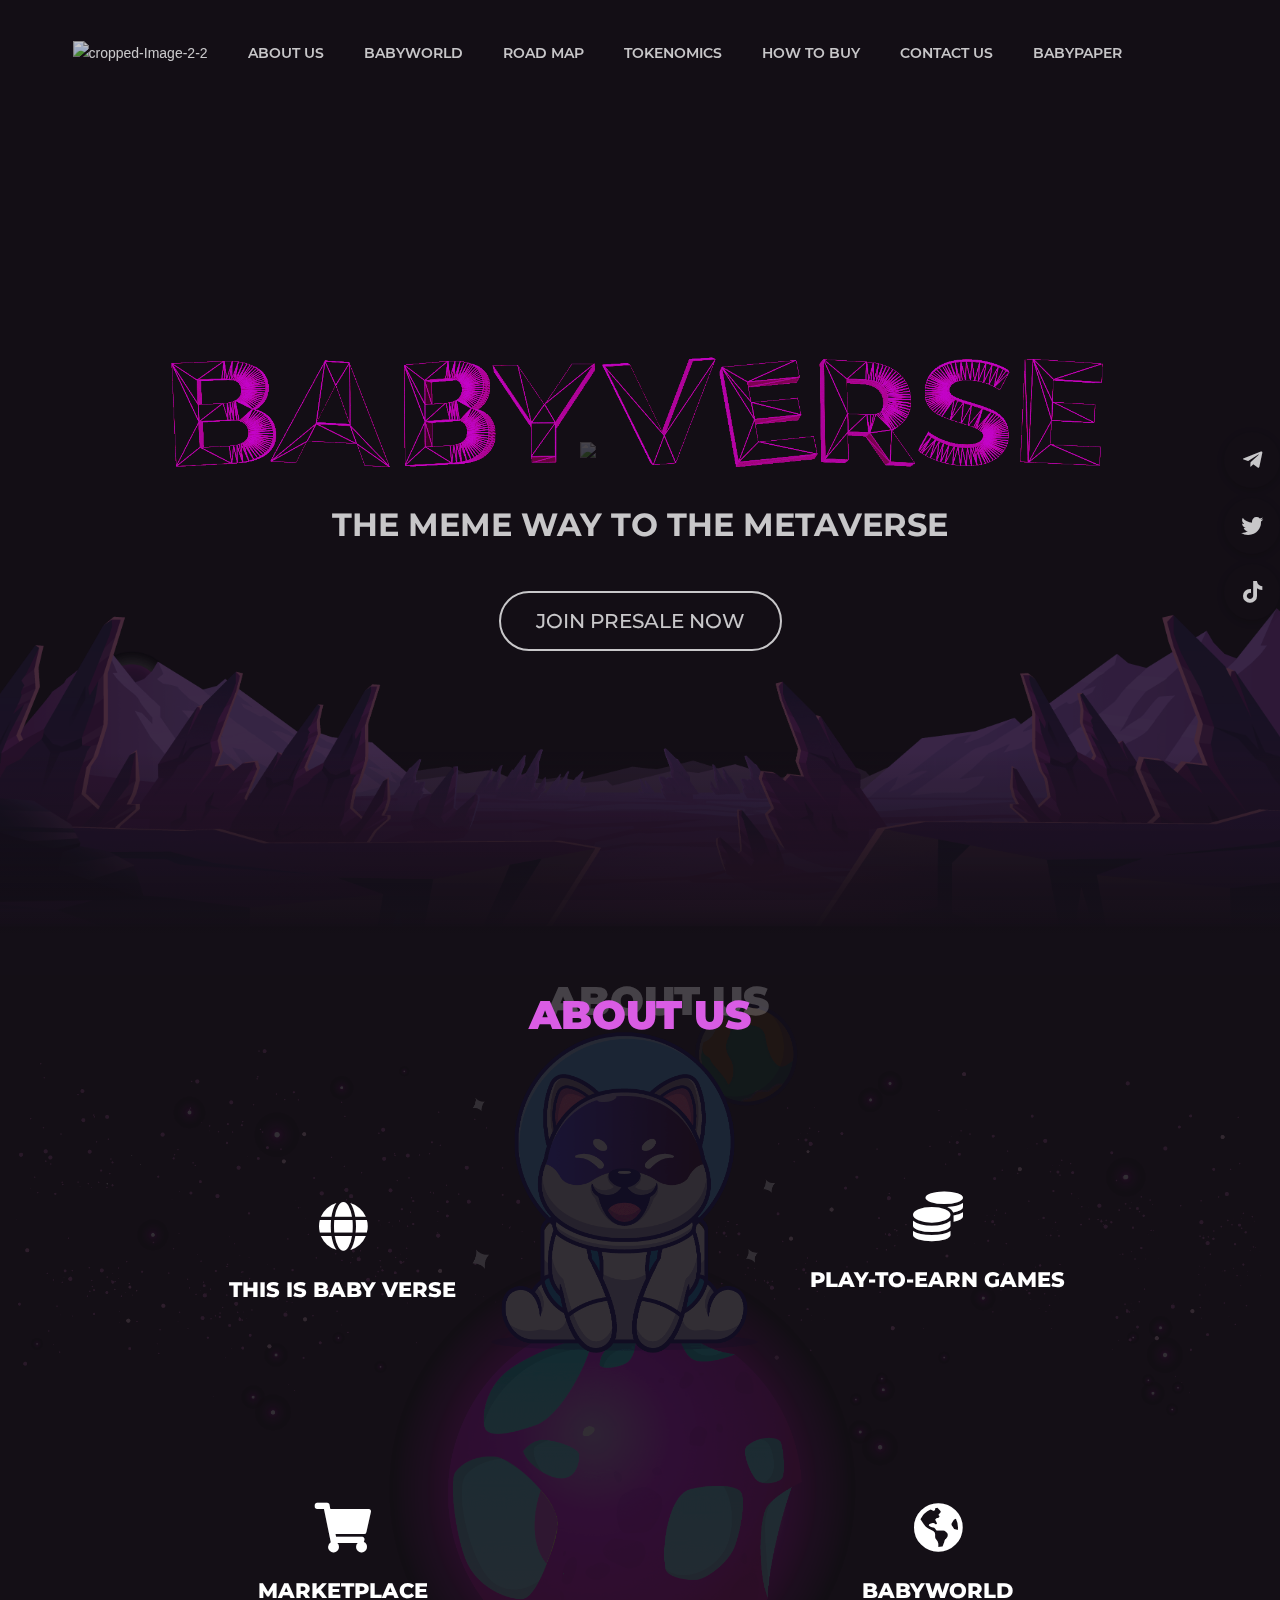
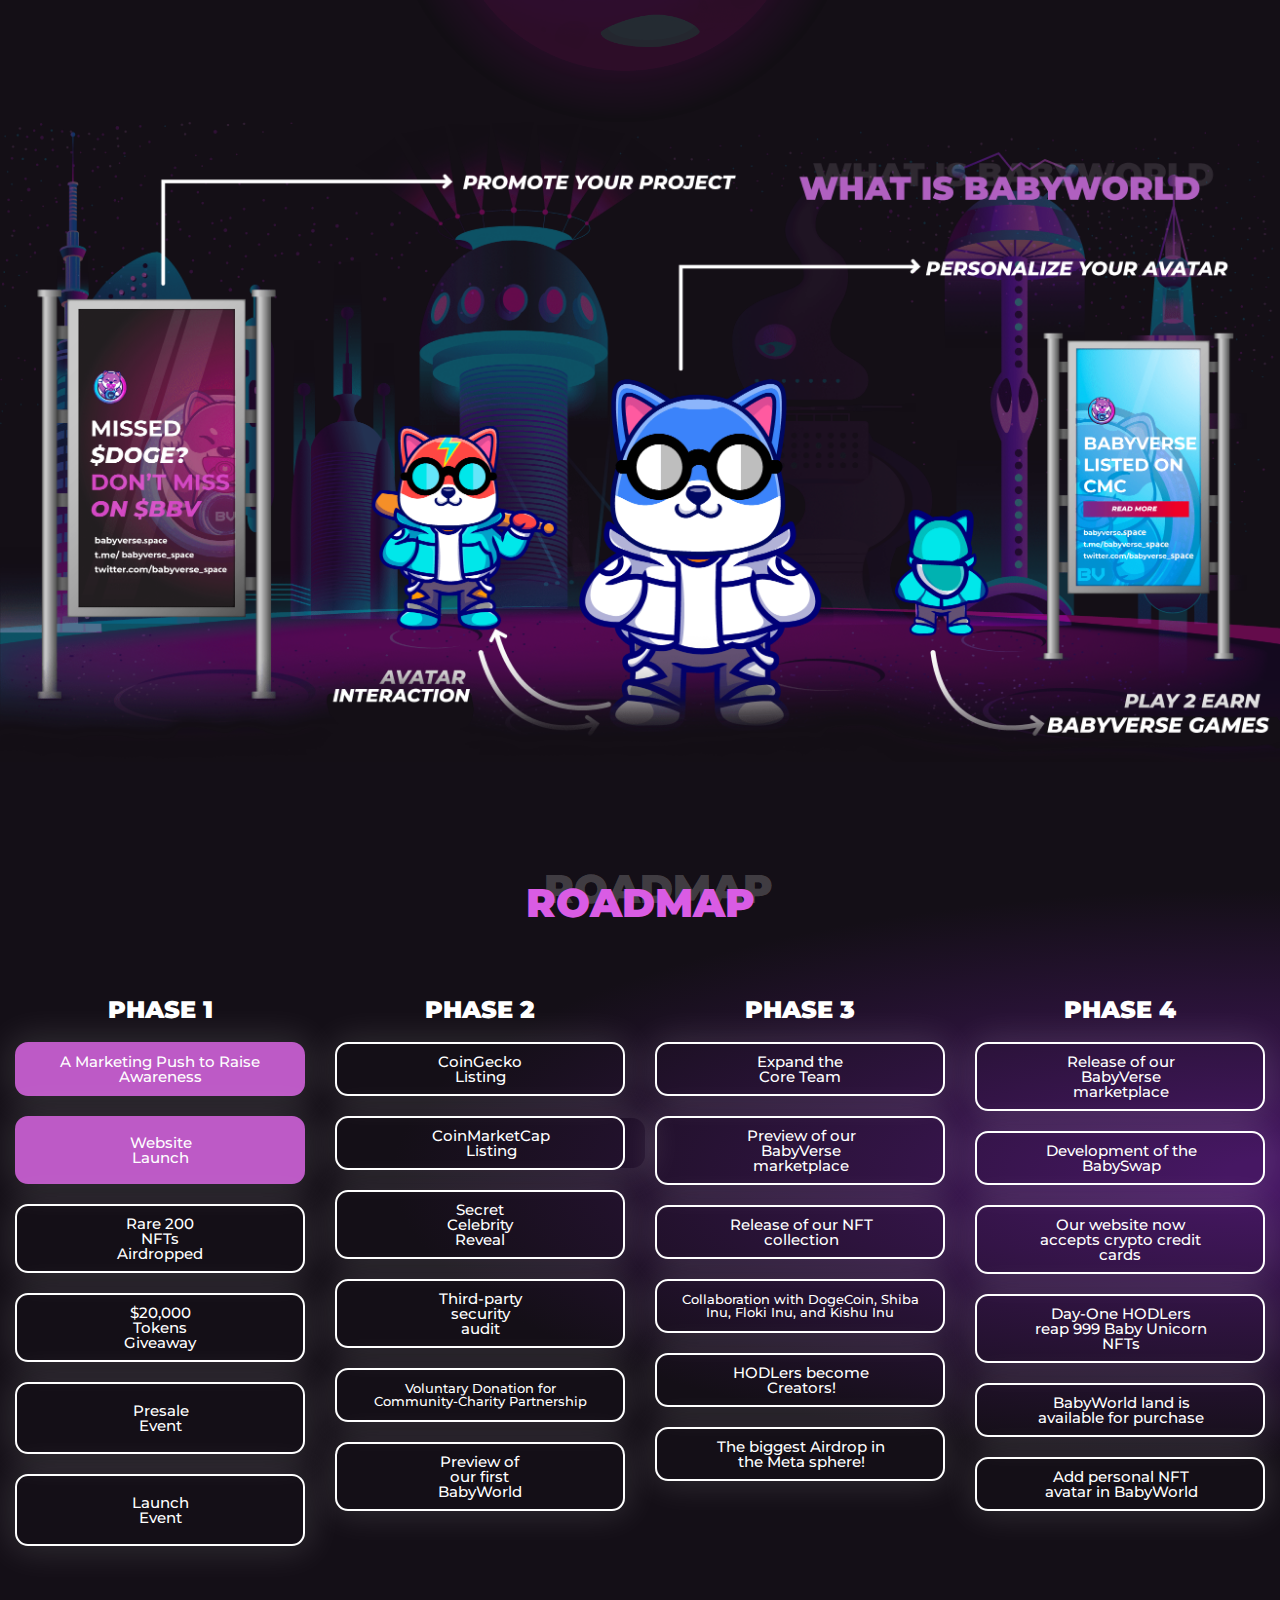
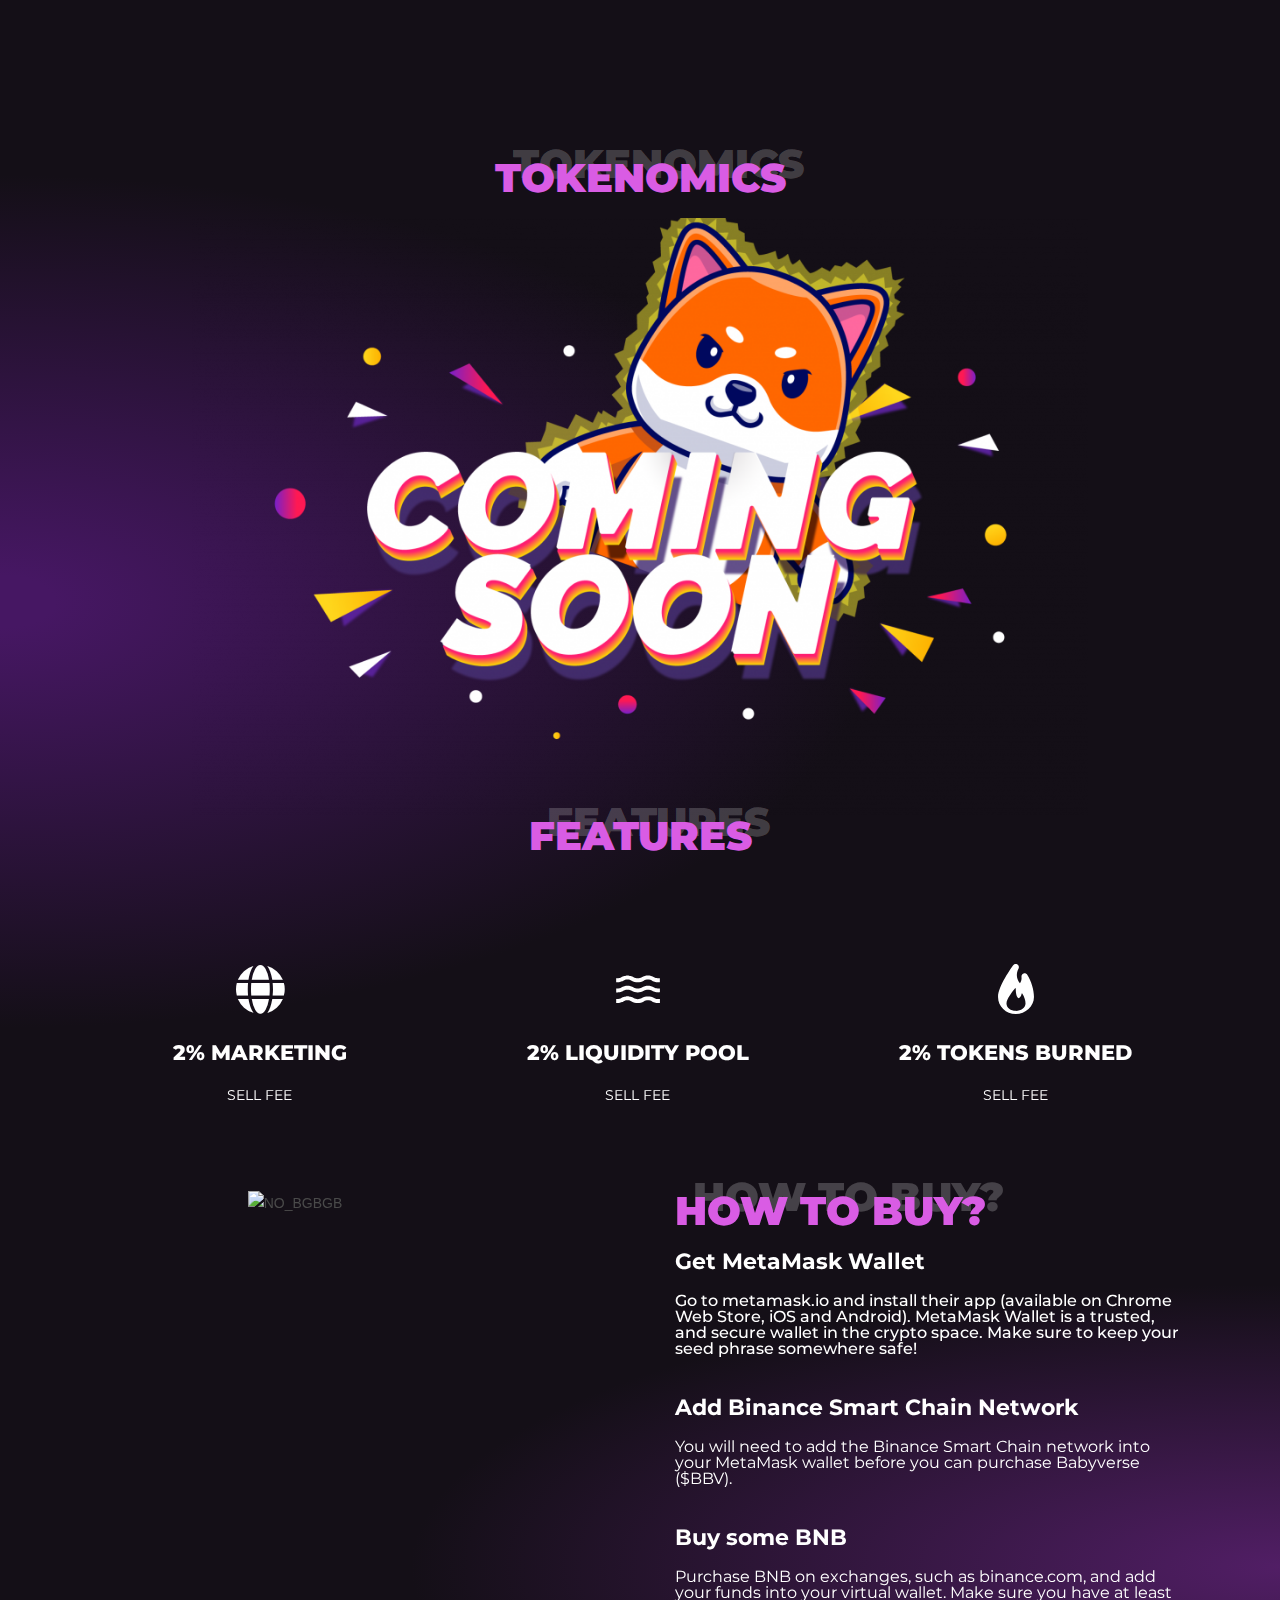
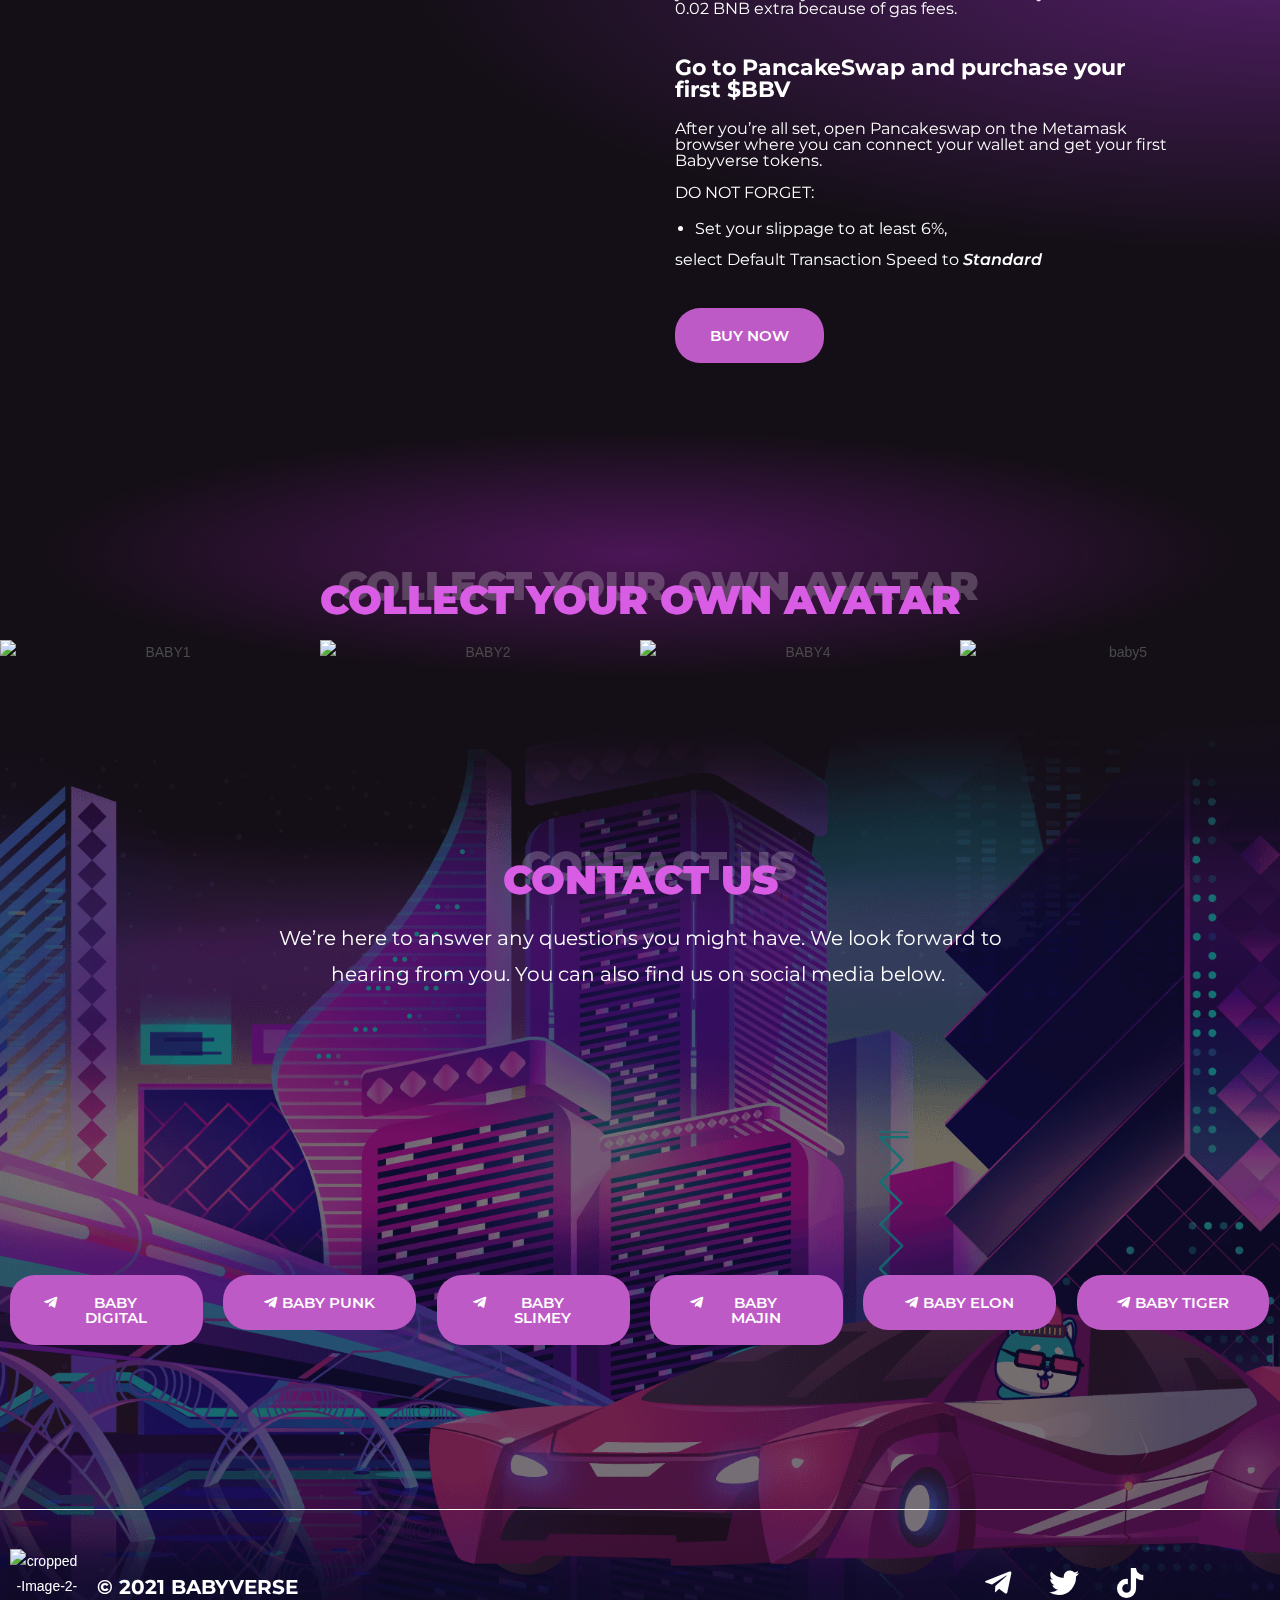
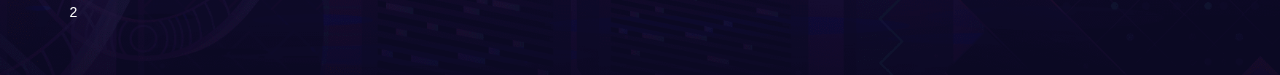
==== commit 47560153: "update UI" ====
--- a/index.html
+++ b/index.html
@@ -1654,7 +1654,7 @@
         </section>
         <section
           data-dce-background-overlay-image-url="https://babyverse.io/wp-content/uploads/2022/01/layer_page2-1.png"
-          class="elementor-section elementor-top-section elementor-element elementor-element-2063baf elementor-section-height-full elementor-section-items-top elementor-section-content-middle elementor-section-boxed elementor-section-height-default"
+          class="elementor-section elementor-top-section elementor-element elementor-element-2063baf elementor-section-items-top elementor-section-content-middle elementor-section-boxed elementor-section-height-default"
           data-id="2063baf"
           data-element_type="section"
         >
@@ -2001,7 +2001,7 @@
             </div>
           </div>
         </section>
-        <section
+        <!-- <section
           data-dce-background-overlay-image-url="https://babyverse.io/wp-content/uploads/2022/01/finalfinal_upiqkumater.png"
           class="elementor-section elementor-top-section elementor-element elementor-element-1fd2ecf elementor-section-height-min-height elementor-section-full_width elementor-section-items-top elementor-section-height-default"
           data-id="1fd2ecf"
@@ -2040,7 +2040,15 @@
               </div>
             </div>
           </div>
-        </section>
+        </section> -->
+        <div class="bkg-img-overlay">
+          <img
+            class="img-overlay"
+            src="./wp-content/uploads/2022/01/finalfinal_upiqkumater.png"
+          />
+          <div class="bkg-overlay"></div>
+        </div>
+
         <section
           data-dce-background-color="#461763"
           class="elementor-section elementor-top-section elementor-element elementor-element-1b68c11 elementor-section-height-min-height elementor-section-items-top elementor-section-boxed elementor-section-height-default"
@@ -2055,7 +2063,7 @@
               data-element_type="column"
             >
               <div class="elementor-widget-wrap elementor-element-populated">
-                <div
+                <!-- <div
                   class="elementor-element elementor-element-7a2e935 elementor-widget elementor-widget-spacer"
                   data-id="7a2e935"
                   data-element_type="widget"
@@ -2066,7 +2074,7 @@
                       <div class="elementor-spacer-inner"></div>
                     </div>
                   </div>
-                </div>
+                </div> -->
                 <div
                   class="elementor-element elementor-element-f85cb8b elementor-widget elementor-widget-menu-anchor"
                   data-id="f85cb8b"
@@ -2733,7 +2741,7 @@
         </section>
         <section
           data-dce-background-color="#461763"
-          class="elementor-section elementor-top-section elementor-element elementor-element-9b8c45e elementor-section-height-full elementor-section-items-top elementor-section-boxed elementor-section-height-default"
+          class="elementor-section elementor-top-section elementor-element elementor-element-9b8c45e elementor-section-items-top elementor-section-boxed elementor-section-height-default"
           data-id="9b8c45e"
           data-element_type="section"
           data-settings='{"background_background":"gradient"}'
@@ -2779,32 +2787,12 @@
                     </h2>
                   </div>
                 </div>
-                <!-- <div
-                  class="elementor-element elementor-element-1f4dc3f dce_masking-none elementor-widget elementor-widget-image"
-                  data-id="1f4dc3f"
-                  data-element_type="widget"
-                  data-widget_type="image.default"
-                >
-                  <div class="elementor-widget-container">
-                    <img
-                      width="1024"
-                      height="683"
-                      src="wp-content/uploads/2022/01/babyverse_comingsoonerthanlater-1024x683.png"
-                      class="attachment-large size-large"
-                      alt=""
-                      loading="lazy"
-                      srcset="
-                        https://babyverse.io/wp-content/uploads/2022/01/babyverse_comingsoonerthanlater-1024x683.png       1024w,
-                        https://babyverse.io/wp-content/uploads/2022/01/babyverse_comingsoonerthanlater-300x200.png         300w,
-                        https://babyverse.io/wp-content/uploads/2022/01/babyverse_comingsoonerthanlater-768x512.png         768w,
-                        https://babyverse.io/wp-content/uploads/2022/01/babyverse_comingsoonerthanlater-1536x1024.png      1536w,
-                        https://babyverse.io/wp-content/uploads/2022/01/babyverse_comingsoonerthanlater-e1641777296120.png  600w
-                      "
-                      sizes="(max-width: 1024px) 100vw, 1024px"
-                    />
-                  </div>
-                </div> -->
-                <section
+                <div class="img-coming-soon">
+                  <img
+                    src="wp-content/uploads/2022/01/babyverse_comingsoonerthanlater-1024x683.png"
+                  />
+                </div>
+                <!-- <section
                   class="elementor-section elementor-inner-section elementor-element elementor-element-97c935e elementor-section-boxed elementor-section-height-default elementor-section-height-default"
                   data-id="97c935e"
                   data-element_type="section"
@@ -3030,7 +3018,7 @@
                       <div class="elementor-widget-wrap"></div>
                     </div>
                   </div>
-                </section>
+                </section> -->
                 <div
                   class="elementor-element elementor-element-9a084d9 elementor-widget elementor-widget-heading"
                   data-id="9a084d9"
@@ -3044,7 +3032,7 @@
                   </div>
                 </div>
                 <section
-                  class="elementor-section elementor-inner-section elementor-element elementor-element-a0a8fb9 elementor-section-boxed elementor-section-height-default elementor-section-height-default"
+                  class="feature-items elementor-section elementor-inner-section elementor-element elementor-element-a0a8fb9 elementor-section-boxed elementor-section-height-default elementor-section-height-default"
                   data-id="a0a8fb9"
                   data-element_type="section"
                 >
@@ -3842,7 +3830,7 @@
         </section>
         <section
           data-dce-background-overlay-image-url="https://babyverse.io/wp-content/uploads/2022/01/ckaeshtebejbiworldi-copy-1.png"
-          class="elementor-section elementor-top-section elementor-element elementor-element-a9c86fd elementor-section-height-full elementor-section-items-top elementor-section-boxed elementor-section-height-default"
+          class="elementor-section elementor-top-section elementor-element elementor-element-a9c86fd elementor-section-items-top elementor-section-boxed elementor-section-height-default"
           data-id="a9c86fd"
           data-element_type="section"
         >
--- a/wp-content/uploads/elementor/css/post-1296a78.css
+++ b/wp-content/uploads/elementor/css/post-1296a78.css
@@ -2566,3 +2566,34 @@
   /* backdrop-filter: blur(3px); */
   /* -webkit-backdrop-filter: blur(10px); */
 } /* End custom CSS */
+
+/* custom */
+.img-coming-soon {
+  display: flex;
+  width: 100%;
+}
+
+.img-coming-soon img {
+  max-width: 70%;
+  margin: auto;
+}
+
+.feature-items {
+  padding-bottom: 80px;
+}
+
+section.elementor-section {
+  padding: 20px 0;
+}
+
+/* .bkg-img-overlay {
+  background-image: url("../../2022/01/finalfinal_upiqkumater.png");
+  background-position: bottom center;
+  background-repeat: no-repeat;
+  background-size: cover;
+  height: 100vh;
+  width: 100%;
+} */
+
+@media (max-width: 768px) {
+}
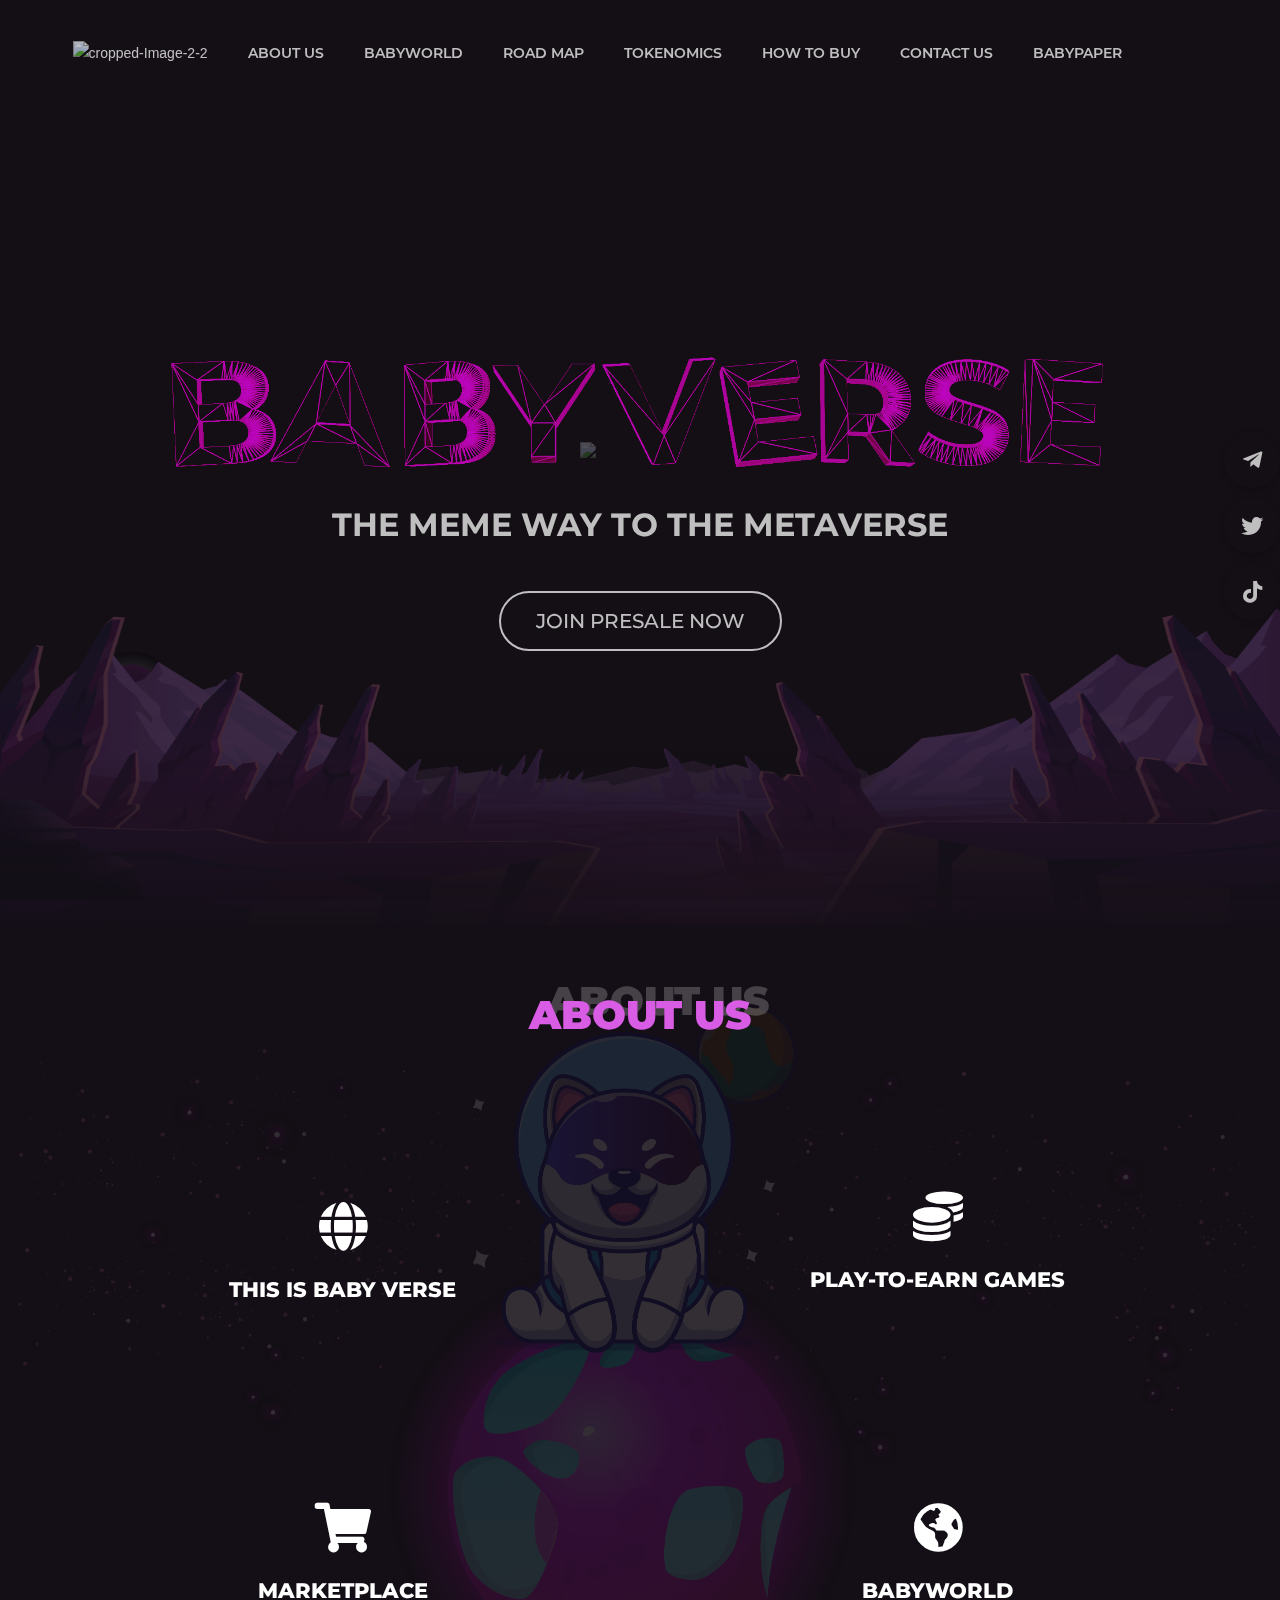
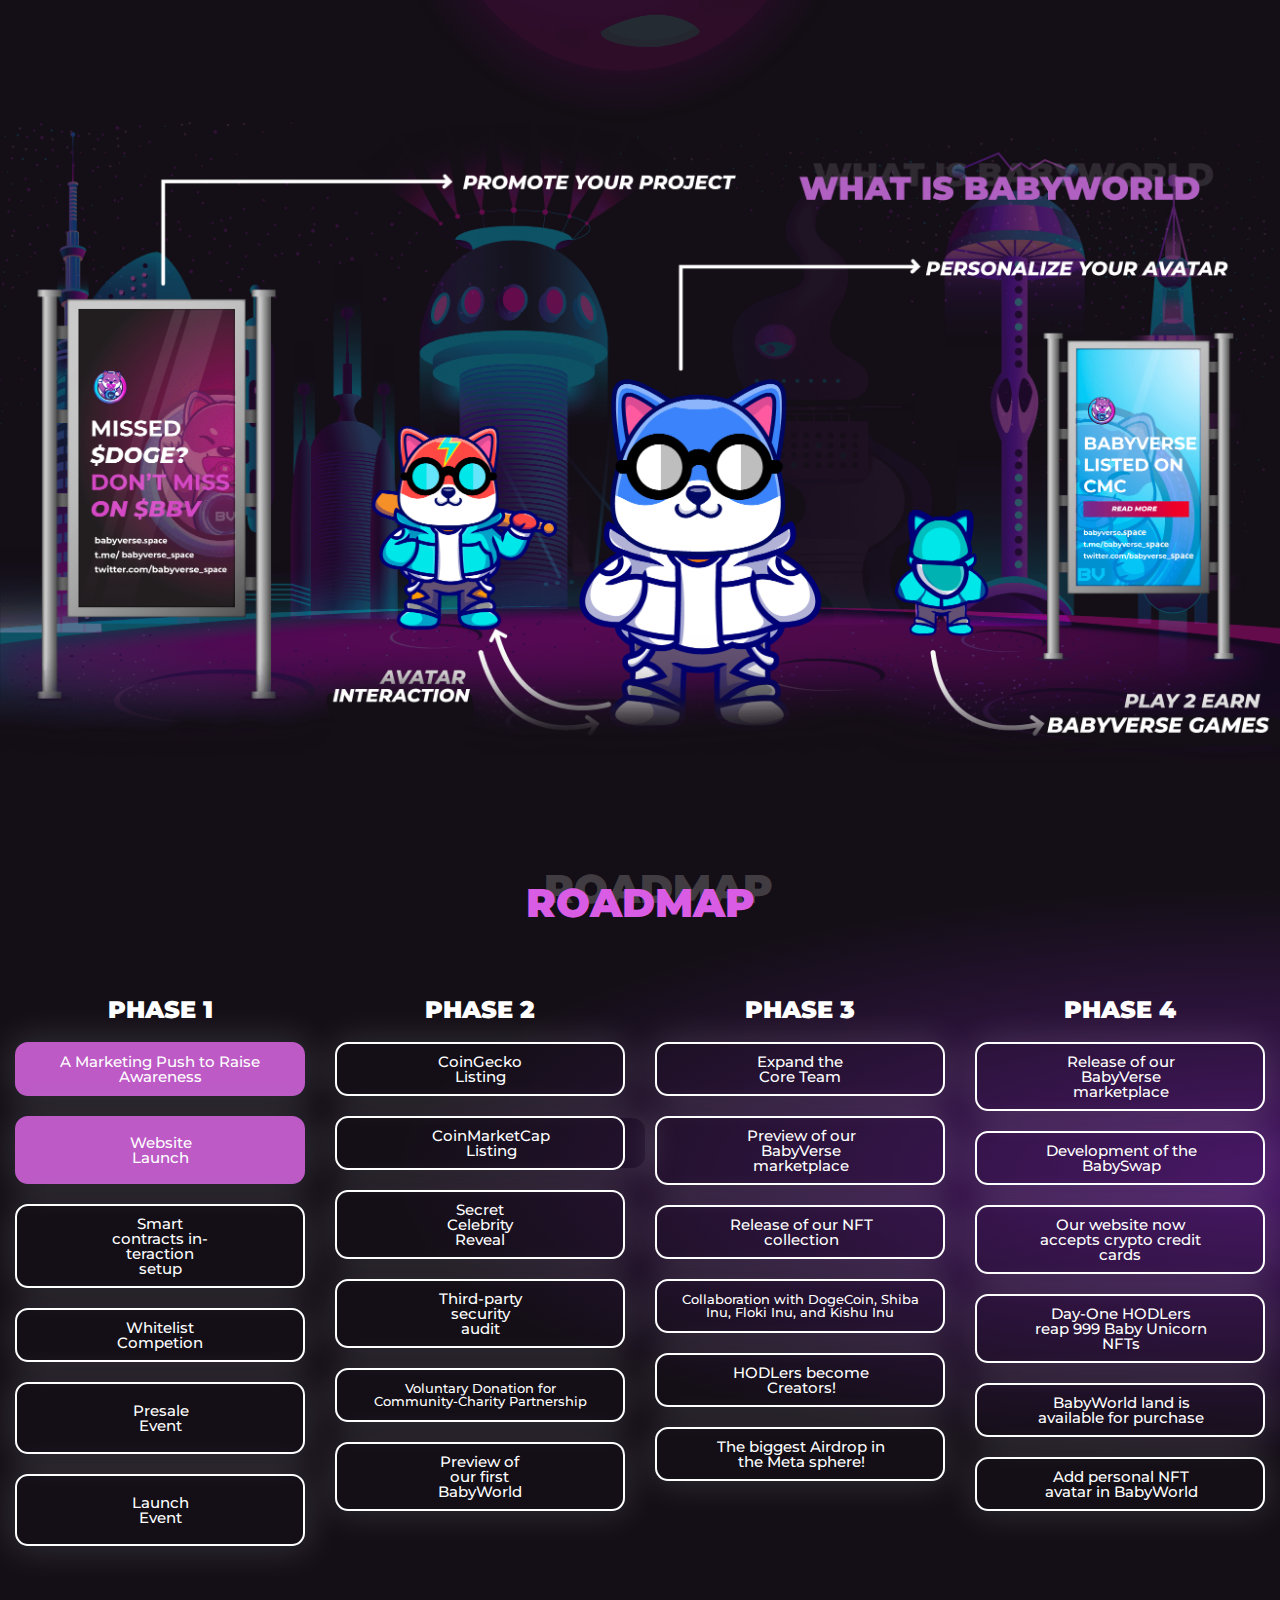
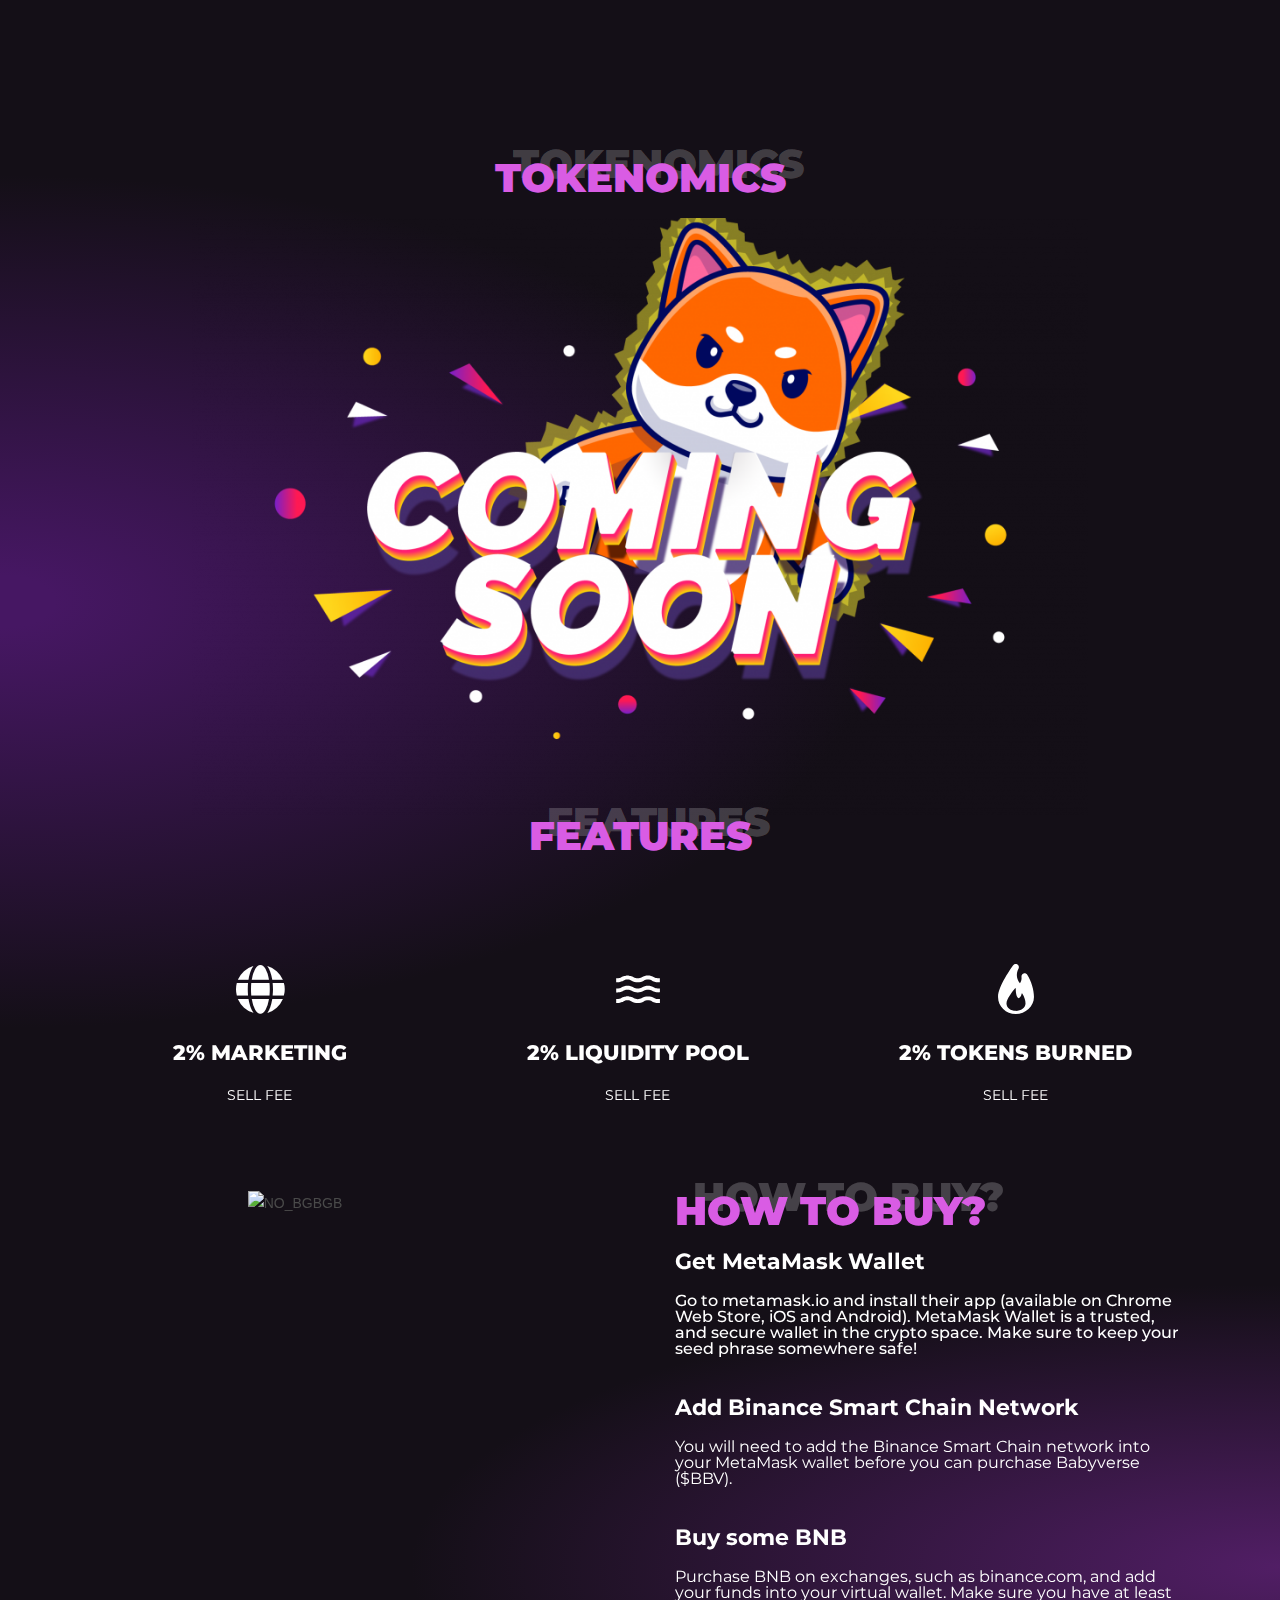
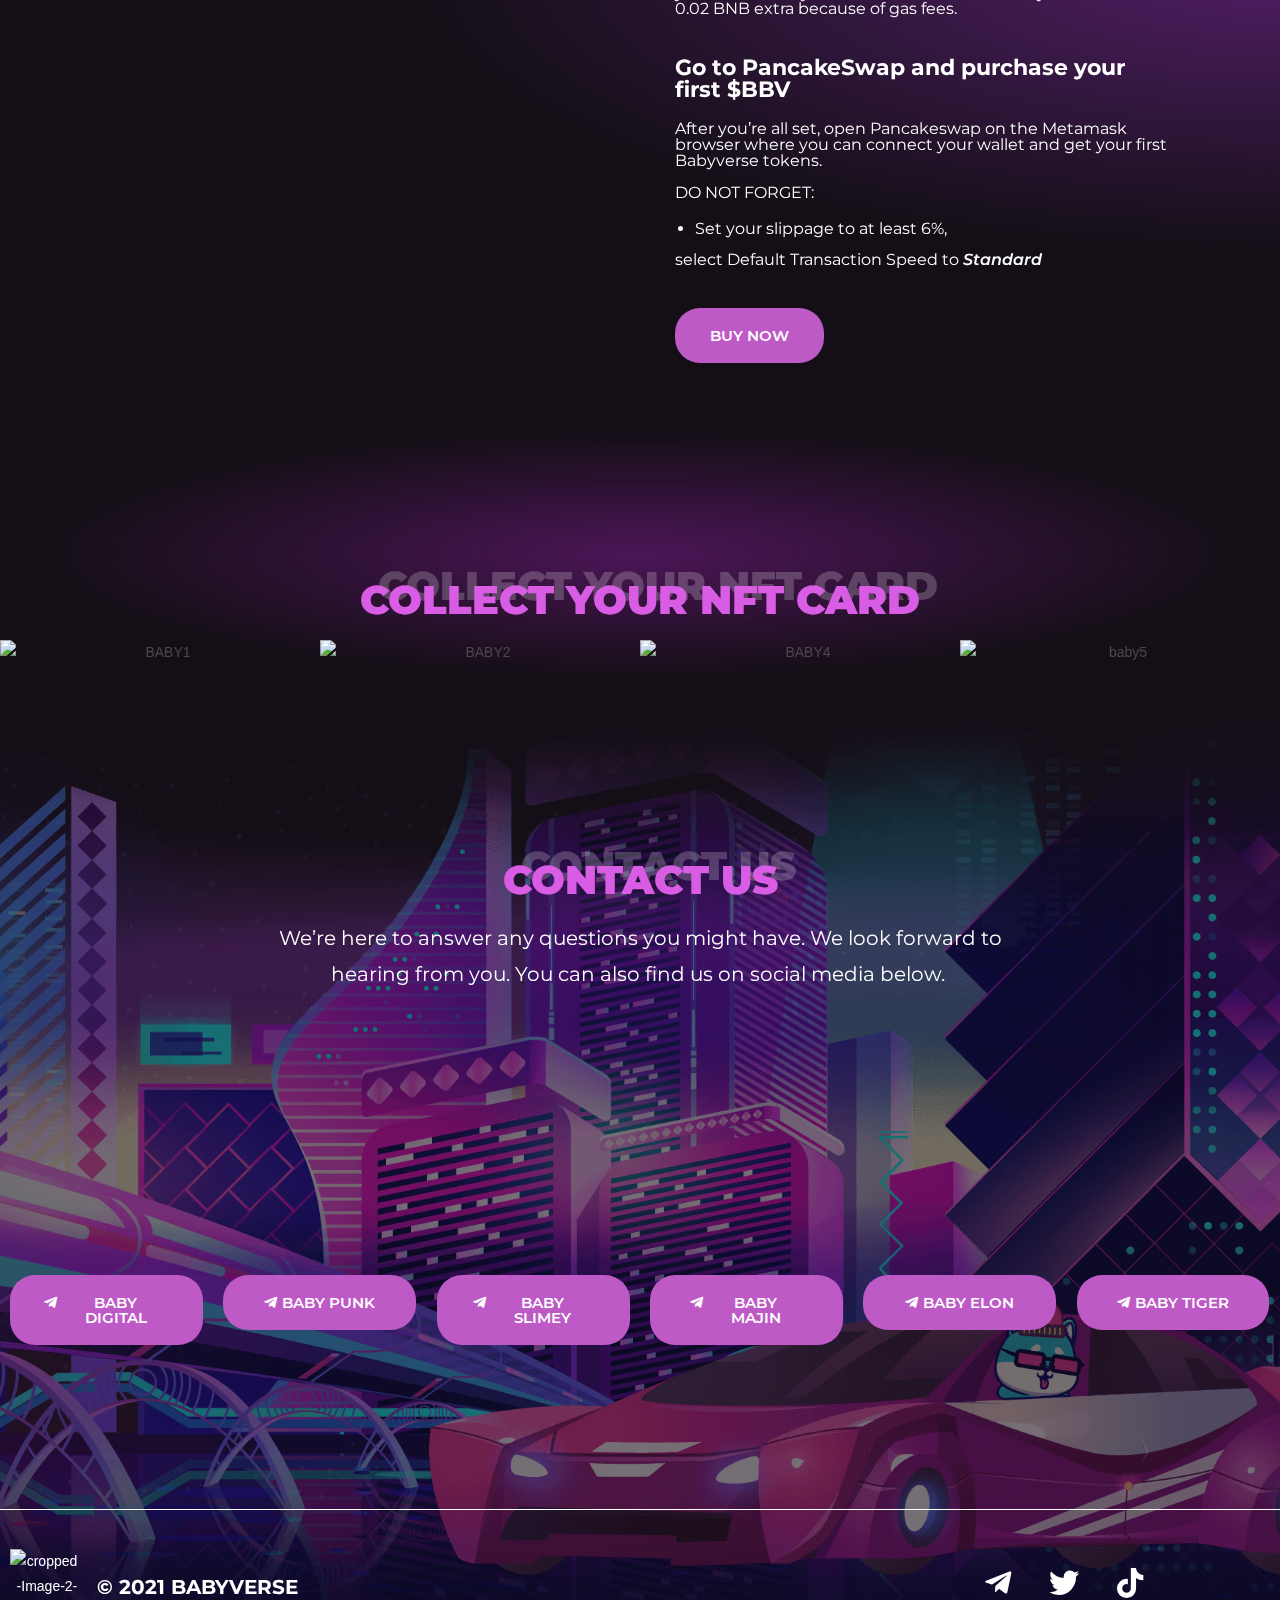
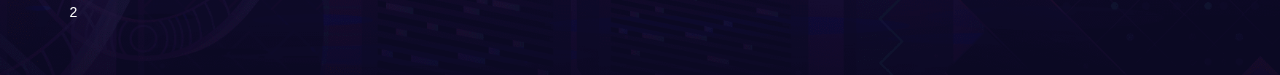
==== commit 0d371fa7: "update content" ====
--- a/index.html
+++ b/index.html
@@ -2205,7 +2205,7 @@
                               >
                                 <span class="elementor-button-content-wrapper">
                                   <span class="elementor-button-text"
-                                    >Rare 200 NFTs Airdropped</span
+                                    >Smart contracts in-teraction setup</span
                                   >
                                 </span>
                               </a>
@@ -2226,7 +2226,7 @@
                               >
                                 <span class="elementor-button-content-wrapper">
                                   <span class="elementor-button-text"
-                                    >$20,000 Tokens Giveaway</span
+                                    >Whitelist Competion</span
                                   >
                                 </span>
                               </a>
@@ -3692,7 +3692,7 @@
                 >
                   <div class="elementor-widget-container">
                     <h2 class="elementor-heading-title elementor-size-default">
-                      COLLECT YOUR OWN AVATAR
+                      COLLECT YOUR NFT CARD
                     </h2>
                   </div>
                 </div>
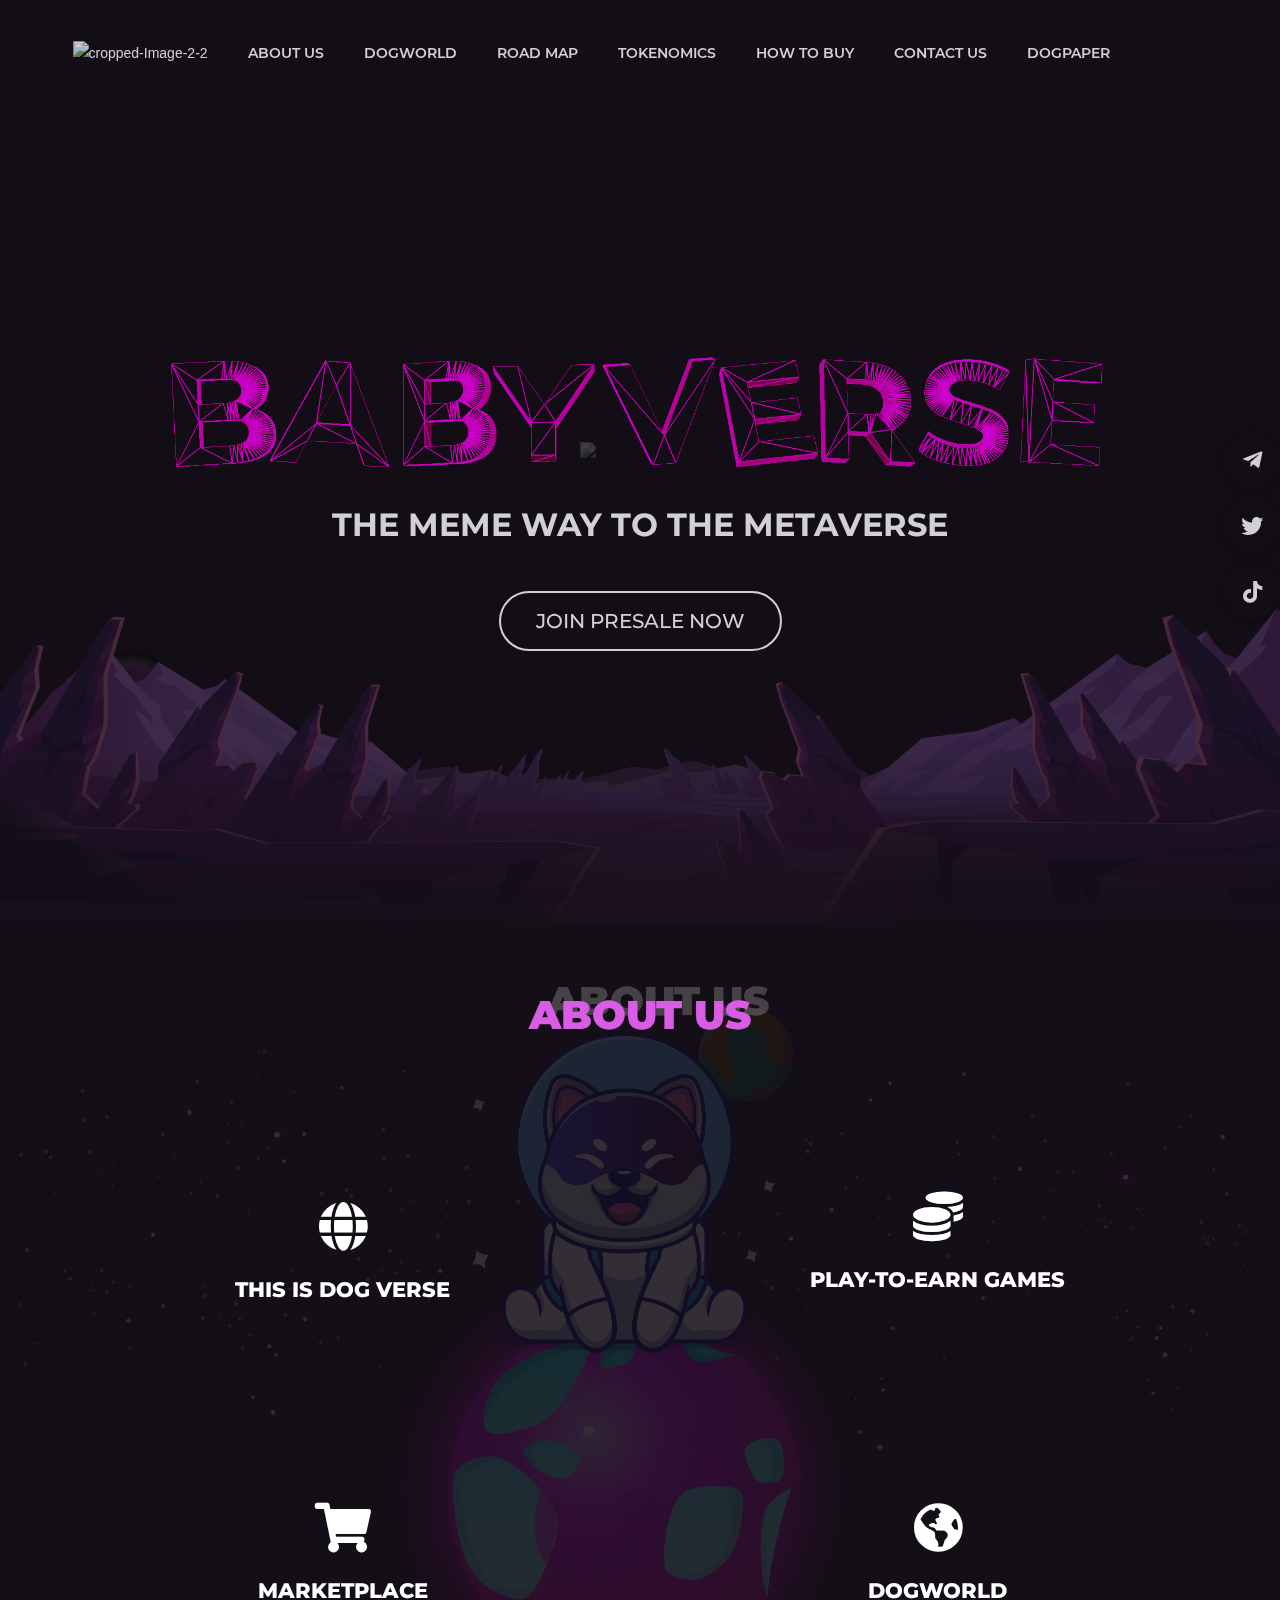
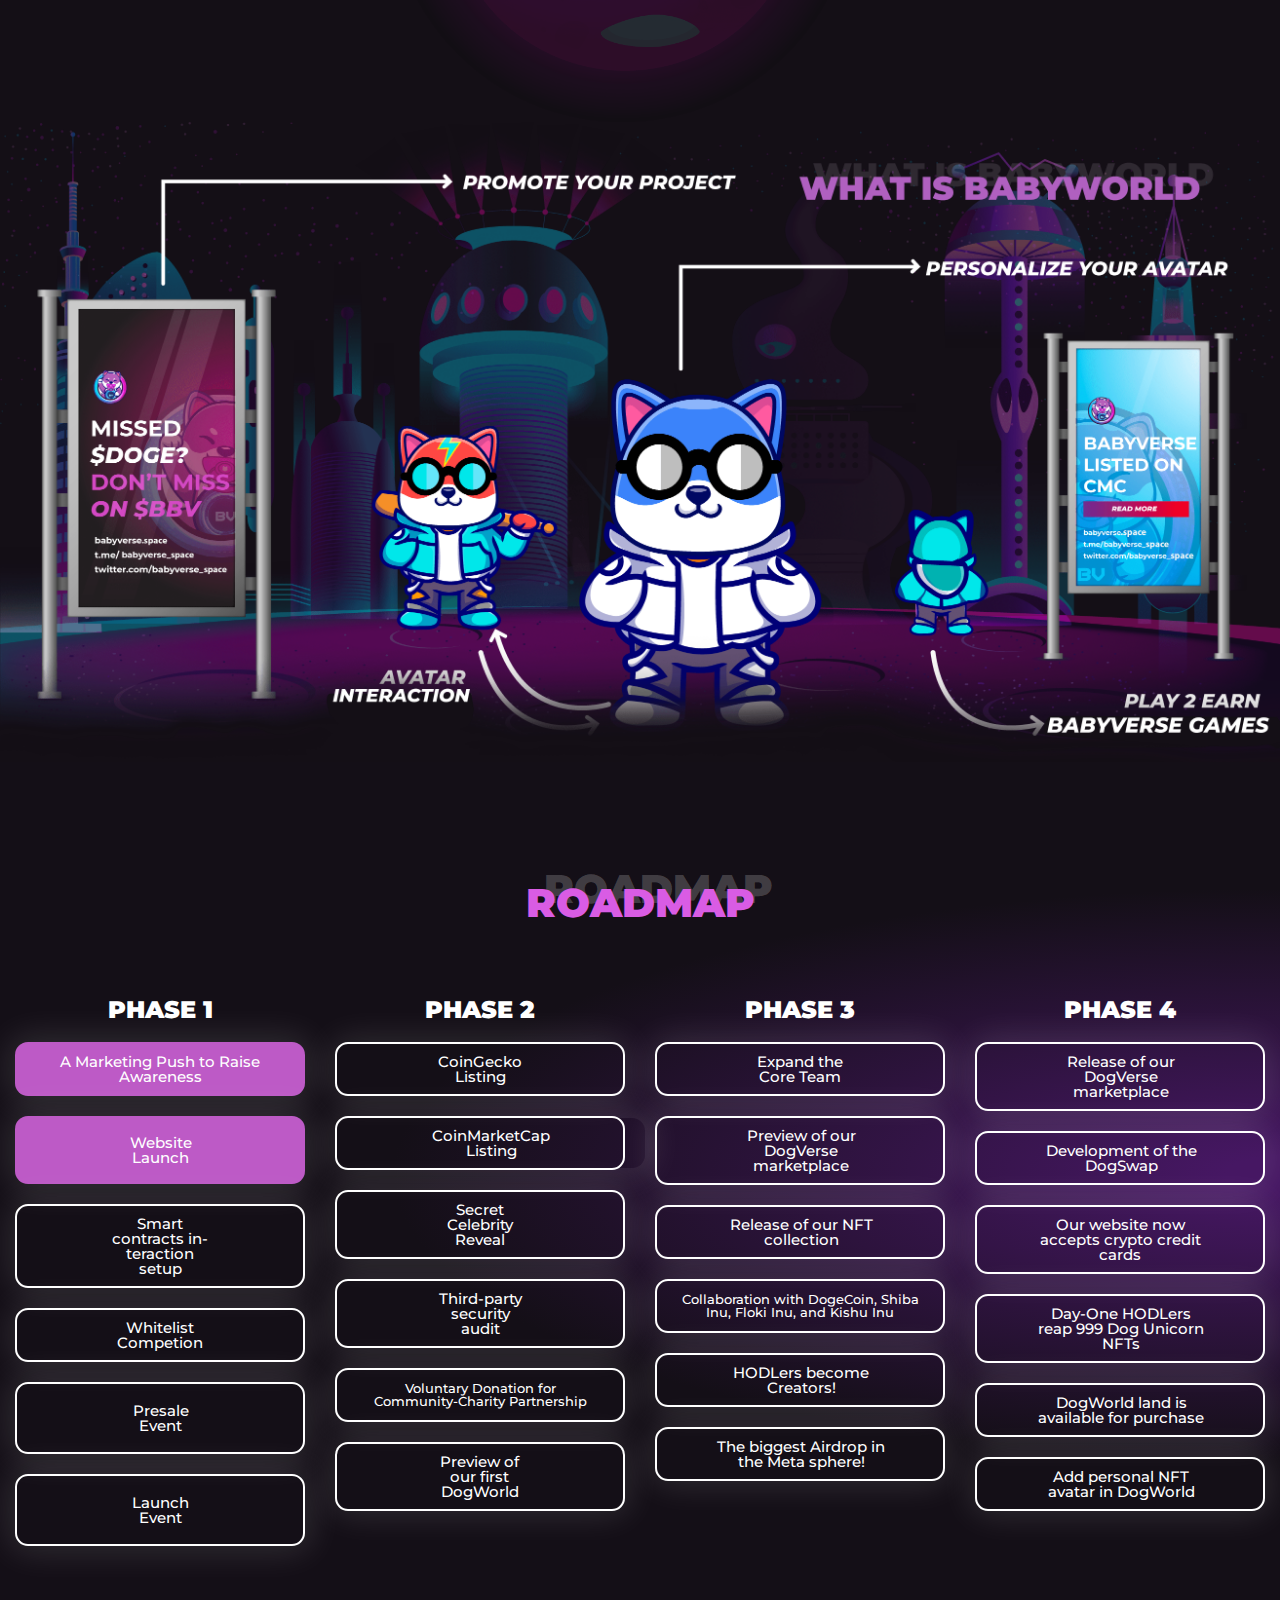
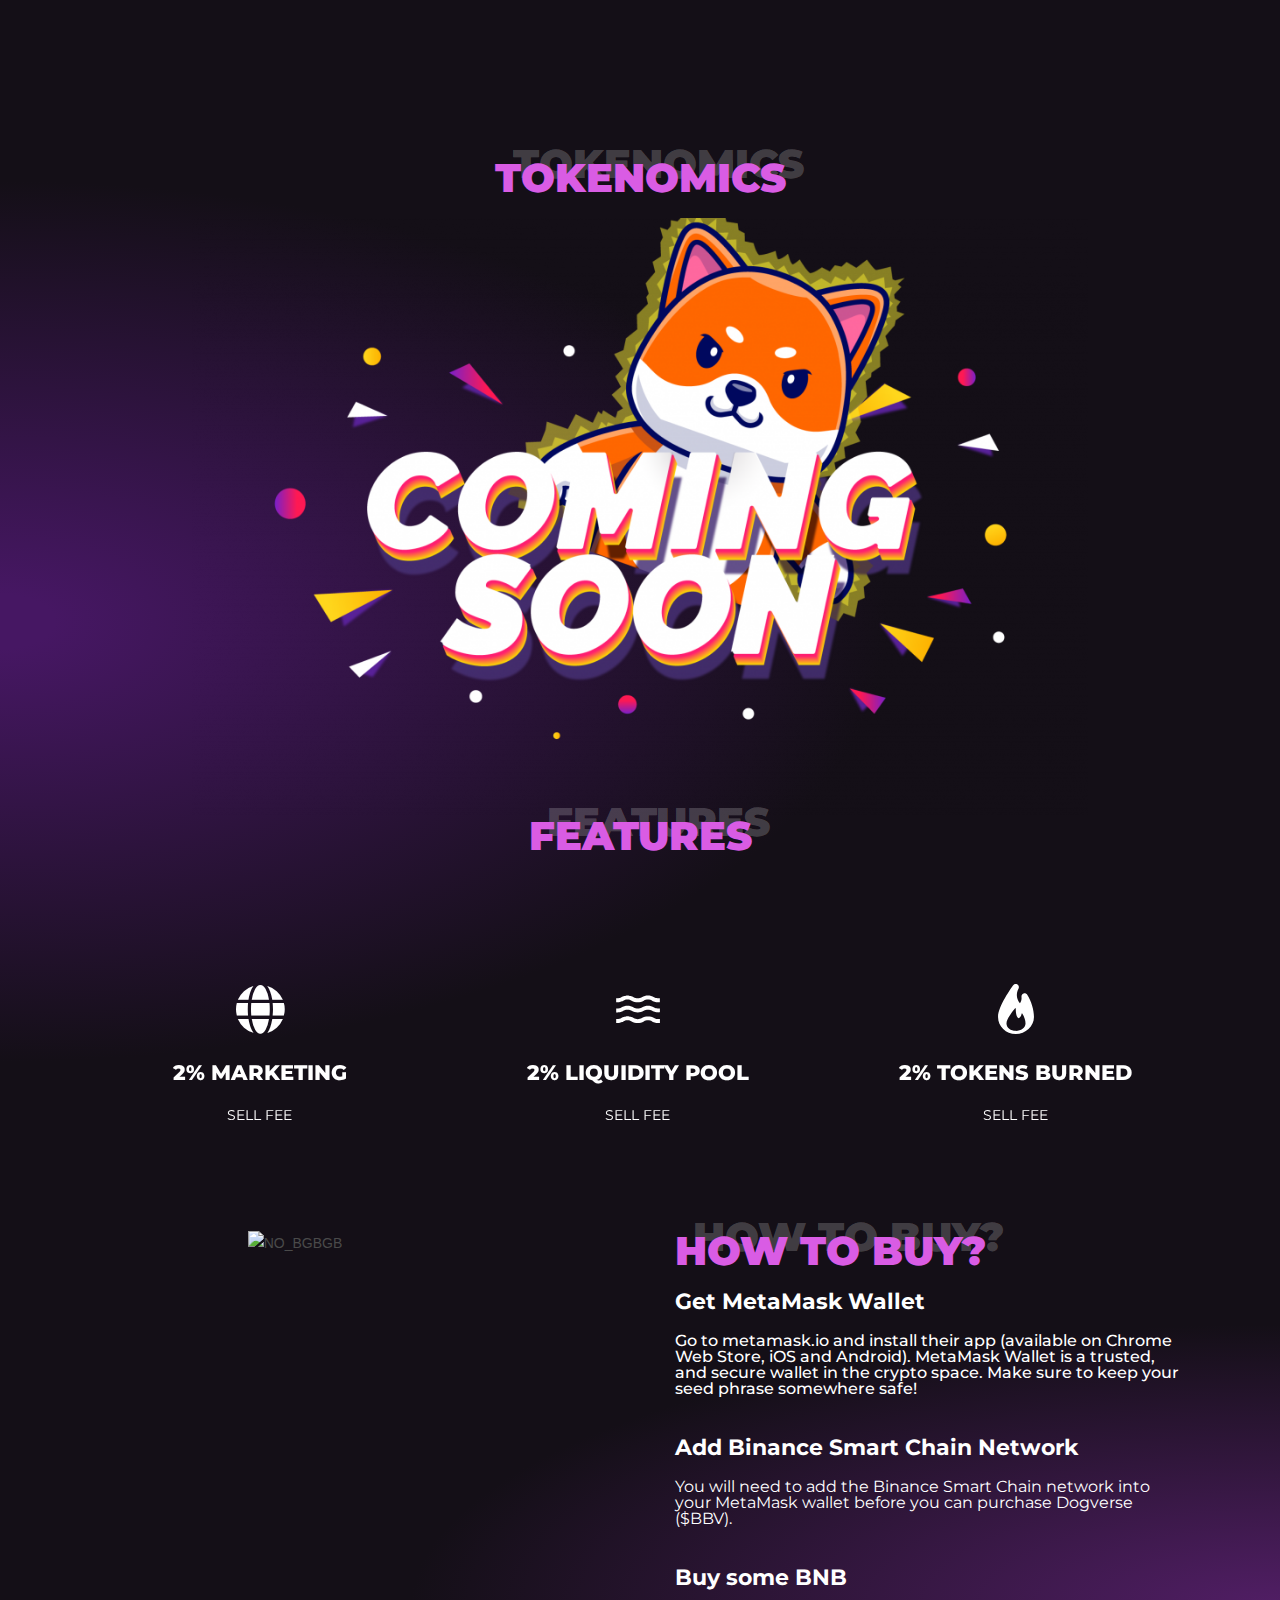
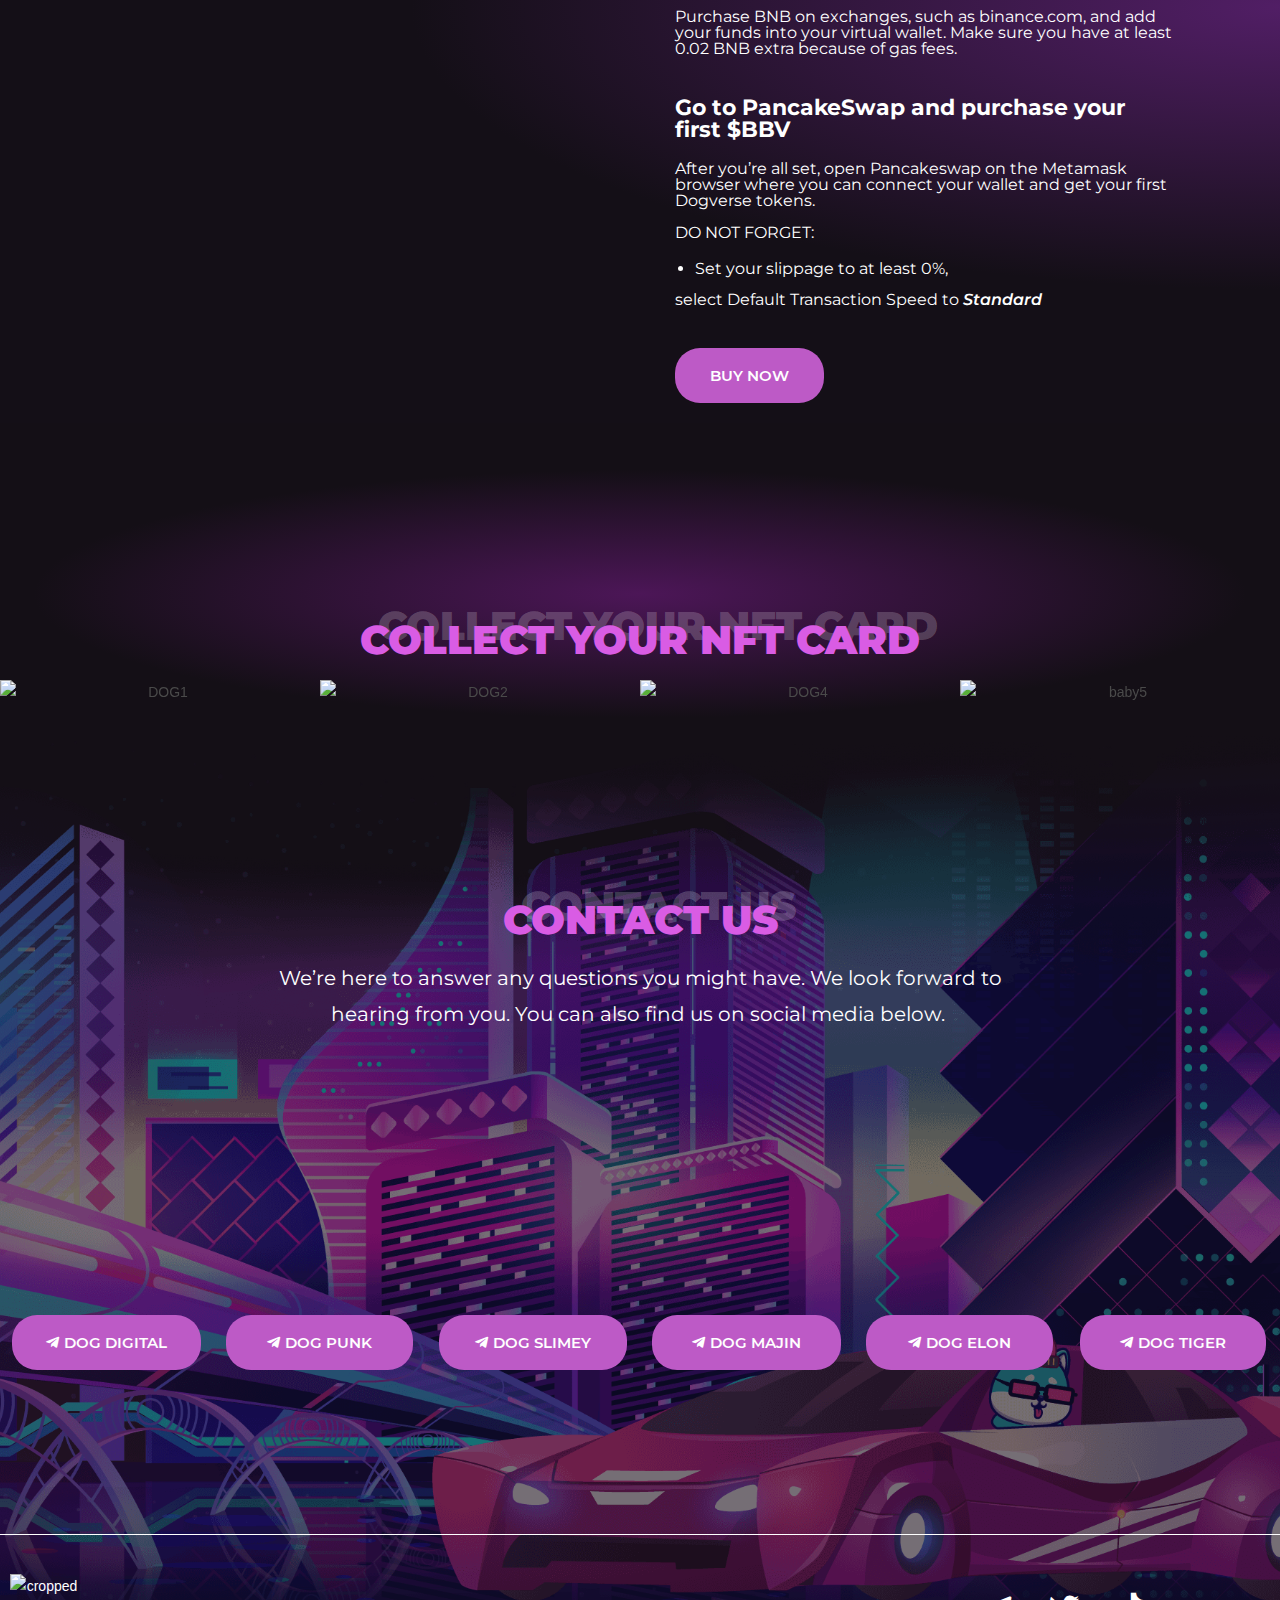
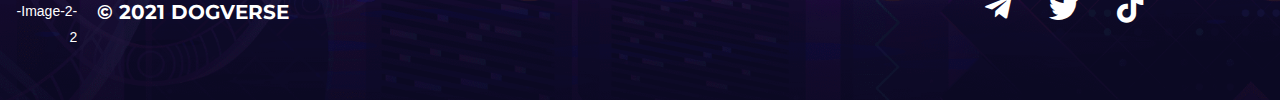
==== commit 074023da: "udpate ui" ====
--- a/index.html
+++ b/index.html
@@ -7,7 +7,7 @@
   /><!-- /Added by HTTrack -->
   <head>
     <meta charset="UTF-8" />
-    <title>BABYVERSE &#8211; The MEME way to the MetaVerse</title>
+    <title>DOGVERSE &#8211; The MEME way to the MetaVerse</title>
     <meta name="robots" content="max-image-preview:large" />
     <meta name="viewport" content="width=device-width, initial-scale=1" />
     <link rel="dns-prefetch" href="http://www.googletagmanager.com/" />
@@ -16,13 +16,13 @@
     <link
       rel="alternate"
       type="application/rss+xml"
-      title="BABYVERSE &raquo; Feed"
+      title="DOGVERSE &raquo; Feed"
       href="feed/index.html"
     />
     <link
       rel="alternate"
       type="application/rss+xml"
-      title="BABYVERSE &raquo; Comments Feed"
+      title="DOGVERSE &raquo; Comments Feed"
       href="comments/feed/index.html"
     />
     <!-- This site uses the Google Analytics by MonsterInsights plugin v8.3.4 - Using Analytics tracking - https://www.monsterinsights.com/ -->
@@ -37,7 +37,7 @@
         svgExt: ".svg",
         source: {
           concatemoji:
-            "https:\/\/babyverse.io\/wp-includes\/js\/wp-emoji-release.min.js?ver=5.9.1",
+            "https:\/\/dogverse.io\/wp-includes\/js\/wp-emoji-release.min.js?ver=5.9.1",
         },
       };
       /*! This file is auto-generated */
@@ -1343,7 +1343,7 @@
                           <a
                             href="#babyworld"
                             class="elementor-item elementor-item-anchor"
-                            >BABYWORLD</a
+                            >DOGWORLD</a
                           >
                         </li>
                         <li
@@ -1390,7 +1390,7 @@
                             rel="noopener"
                             href="wp-content/uploads/2022/01/BABYPAPER.pdf"
                             class="elementor-item"
-                            >BABYPAPER</a
+                            >DOGPAPER</a
                           >
                         </li>
                       </ul>
@@ -1437,7 +1437,7 @@
                             href="#babyworld"
                             class="elementor-item elementor-item-anchor"
                             tabindex="-1"
-                            >BABYWORLD</a
+                            >DOGWORLD</a
                           >
                         </li>
                         <li
@@ -1489,7 +1489,7 @@
                             href="wp-content/uploads/2022/01/BABYPAPER.pdf"
                             class="elementor-item"
                             tabindex="-1"
-                            >BABYPAPER</a
+                            >DOGPAPER</a
                           >
                         </li>
                       </ul>
@@ -1754,7 +1754,7 @@
                                     <h3
                                       class="elementor-flip-box__layer__title"
                                     >
-                                      THIS IS BABY VERSE
+                                      THIS IS DOG VERSE
                                     </h3>
                                   </div>
                                 </div>
@@ -1767,13 +1767,13 @@
                                     <h3
                                       class="elementor-flip-box__layer__title"
                                     >
-                                      What is Baby Verse
+                                      What is Dog Verse
                                     </h3>
 
                                     <div
                                       class="elementor-flip-box__layer__description"
                                     >
-                                      BabyVerse will be home to meme-based NFT
+                                      DogVerse will be home to meme-based NFT
                                       projects, a shared virtual world amongst
                                       meme crypto projects where consumers can
                                       buy their own avatars with customized
@@ -1912,7 +1912,7 @@
                                     <div
                                       class="elementor-flip-box__layer__description"
                                     >
-                                      The Babyverse market will initially offer
+                                      The Dogverse market will initially offer
                                       native avatars, which will have the option
                                       to be personalized fully. Afterwards,
                                       early HODLers will be eligible to give
@@ -1960,7 +1960,7 @@
                                     <h3
                                       class="elementor-flip-box__layer__title"
                                     >
-                                      BABYWORLD
+                                      DOGWORLD
                                     </h3>
                                   </div>
                                 </div>
@@ -1973,19 +1973,18 @@
                                     <h3
                                       class="elementor-flip-box__layer__title"
                                     >
-                                      BabyWorld
+                                      DogWorld
                                     </h3>
 
                                     <div
                                       class="elementor-flip-box__layer__description"
                                     >
                                       Through creating a new world, you will be
-                                      able to purchase your own BABYLAND ranging
+                                      able to purchase your own DOGLAND ranging
                                       from independent businesses,
-                                      advertisements, social hubs for BABYs,
+                                      advertisements, social hubs for DOGs,
                                       interacting with others to personalizing
-                                      your BABY with the help of our
-                                      marketplace.
+                                      your DOG with the help of our marketplace.
                                     </div>
                                   </div>
                                 </div>
@@ -2419,7 +2418,7 @@
                               >
                                 <span class="elementor-button-content-wrapper">
                                   <span class="elementor-button-text"
-                                    >Preview of our first BabyWorld</span
+                                    >Preview of our first DogWorld</span
                                   >
                                 </span>
                               </a>
@@ -2485,7 +2484,7 @@
                               >
                                 <span class="elementor-button-content-wrapper">
                                   <span class="elementor-button-text"
-                                    >Preview of our BabyVerse marketplace</span
+                                    >Preview of our DogVerse marketplace</span
                                   >
                                 </span>
                               </a>
@@ -2616,7 +2615,7 @@
                               >
                                 <span class="elementor-button-content-wrapper">
                                   <span class="elementor-button-text"
-                                    >Release of our BabyVerse marketplace</span
+                                    >Release of our DogVerse marketplace</span
                                   >
                                 </span>
                               </a>
@@ -2637,7 +2636,7 @@
                               >
                                 <span class="elementor-button-content-wrapper">
                                   <span class="elementor-button-text"
-                                    >Development of the BabySwap</span
+                                    >Development of the DogSwap</span
                                   >
                                 </span>
                               </a>
@@ -2680,7 +2679,7 @@
                               >
                                 <span class="elementor-button-content-wrapper">
                                   <span class="elementor-button-text"
-                                    >Day-One HODLers reap 999 Baby Unicorn
+                                    >Day-One HODLers reap 999 Dog Unicorn
                                     NFTs</span
                                   >
                                 </span>
@@ -2702,7 +2701,7 @@
                               >
                                 <span class="elementor-button-content-wrapper">
                                   <span class="elementor-button-text"
-                                    >BabyWorld land is available for
+                                    >DogWorld land is available for
                                     purchase</span
                                   >
                                 </span>
@@ -2724,7 +2723,7 @@
                               >
                                 <span class="elementor-button-content-wrapper">
                                   <span class="elementor-button-text"
-                                    >Add personal NFT avatar in BabyWorld</span
+                                    >Add personal NFT avatar in DogWorld</span
                                   >
                                 </span>
                               </a>
@@ -3035,6 +3034,7 @@
                   class="feature-items elementor-section elementor-inner-section elementor-element elementor-element-a0a8fb9 elementor-section-boxed elementor-section-height-default elementor-section-height-default"
                   data-id="a0a8fb9"
                   data-element_type="section"
+                  style="padding: 40px 0"
                 >
                   <div class="elementor-container elementor-column-gap-default">
                     <div
@@ -3094,10 +3094,10 @@
                                     <div
                                       class="elementor-flip-box__layer__description"
                                     >
-                                      As great as BabyVerse can be, it cannot
+                                      As great as DogVerse can be, it cannot
                                       grow without promotion. For that reason,
                                       all non-buy transactions get charged
-                                      another 2% fee for marketing BabyVerse to
+                                      another 2% fee for marketing DogVerse to
                                       grow our community.
                                     </div>
                                   </div>
@@ -3491,7 +3491,7 @@
                               <span style="font-weight: 400"
                                 >You will need to add the Binance Smart Chain
                                 network into your MetaMask wallet before you can
-                                purchase Babyverse ($BBV).</span
+                                purchase Dogverse ($BBV).</span
                               >
                             </p>
                           </div>
@@ -3552,7 +3552,7 @@
                               <span style="font-weight: 400"
                                 >After you’re all set, open Pancakeswap on the
                                 Metamask browser where you can connect your
-                                wallet and get your first Babyverse tokens. </span
+                                wallet and get your first Dogverse tokens. </span
                               ><span style="font-weight: 400"><br /></span
                               ><span style="font-weight: 400"><br /></span
                               ><span style="font-weight: 400"
@@ -3562,7 +3562,7 @@
                             <ul>
                               <li style="font-weight: 400" aria-level="1">
                                 <span style="font-weight: 400"
-                                  >Set your slippage to at least 6%,</span
+                                  >Set your slippage to at least 0%,</span
                                 >
                               </li>
                             </ul>
@@ -3735,13 +3735,13 @@
                             <img
                               class="lp-lazy-load swiper-slide-image"
                               data-src="https://babyverse.io/wp-content/uploads/elementor/thumbs/BABY1-pirjbrq9882e99pcjvd38c47wuzc0gwqk67dciwhu6.png"
-                              alt="BABY1"
+                              alt="DOG1"
                               src="wp-content/plugins/loading-page/images/placeholder-image.jpg"
                             /><noscript
                               ><img
                                 class="swiper-slide-image"
                                 src="wp-content/uploads/elementor/thumbs/BABY1-pirjbrq9882e99pcjvd38c47wuzc0gwqk67dciwhu6.png"
-                                alt="BABY1"
+                                alt="DOG1"
                             /></noscript>
                           </figure>
                         </div>
@@ -3750,13 +3750,13 @@
                             <img
                               class="lp-lazy-load swiper-slide-image"
                               data-src="https://babyverse.io/wp-content/uploads/elementor/thumbs/BABY2-pirjbyb4k2beijfshg7h7sgg2k2wicmux2rrpgmqmm.png"
-                              alt="BABY2"
+                              alt="DOG2"
                               src="wp-content/plugins/loading-page/images/placeholder-image.jpg"
                             /><noscript
                               ><img
                                 class="swiper-slide-image"
                                 src="wp-content/uploads/elementor/thumbs/BABY2-pirjbyb4k2beijfshg7h7sgg2k2wicmux2rrpgmqmm.png"
-                                alt="BABY2"
+                                alt="DOG2"
                             /></noscript>
                           </figure>
                         </div>
@@ -3765,13 +3765,13 @@
                             <img
                               class="lp-lazy-load swiper-slide-image"
                               data-src="https://babyverse.io/wp-content/uploads/elementor/thumbs/BABY4-pirjc3y5p2j4g77lkin8mr17mvb3sj98xuool4edla.png"
-                              alt="BABY4"
+                              alt="DOG4"
                               src="wp-content/plugins/loading-page/images/placeholder-image.jpg"
                             /><noscript
                               ><img
                                 class="swiper-slide-image"
                                 src="wp-content/uploads/elementor/thumbs/BABY4-pirjc3y5p2j4g77lkin8mr17mvb3sj98xuool4edla.png"
-                                alt="BABY4"
+                                alt="DOG4"
                             /></noscript>
                           </figure>
                         </div>
@@ -3795,13 +3795,13 @@
                             <img
                               class="lp-lazy-load swiper-slide-image"
                               data-src="https://babyverse.io/wp-content/uploads/elementor/thumbs/BABY6-pirjcjxex94zxkkdz7jwb501qf4cfe0oo1rxqtqoni.png"
-                              alt="BABY6"
+                              alt="DOG6"
                               src="wp-content/plugins/loading-page/images/placeholder-image.jpg"
                             /><noscript
                               ><img
                                 class="swiper-slide-image"
                                 src="wp-content/uploads/elementor/thumbs/BABY6-pirjcjxex94zxkkdz7jwb501qf4cfe0oo1rxqtqoni.png"
-                                alt="BABY6"
+                                alt="DOG6"
                             /></noscript>
                           </figure>
                         </div>
@@ -3950,7 +3950,7 @@
                                     ></i>
                                   </span>
                                   <span class="elementor-button-text"
-                                    >BABY DIGITAL</span
+                                    >DOG DIGITAL</span
                                   >
                                 </span>
                               </a>
@@ -4013,7 +4013,7 @@
                                     ></i>
                                   </span>
                                   <span class="elementor-button-text"
-                                    >BABY PUNK</span
+                                    >DOG PUNK</span
                                   >
                                 </span>
                               </a>
@@ -4076,7 +4076,7 @@
                                     ></i>
                                   </span>
                                   <span class="elementor-button-text"
-                                    >BABY SLIMEY</span
+                                    >DOG SLIMEY</span
                                   >
                                 </span>
                               </a>
@@ -4139,7 +4139,7 @@
                                     ></i>
                                   </span>
                                   <span class="elementor-button-text"
-                                    >BABY MAJIN</span
+                                    >DOG MAJIN</span
                                   >
                                 </span>
                               </a>
@@ -4202,7 +4202,7 @@
                                     ></i>
                                   </span>
                                   <span class="elementor-button-text"
-                                    >BABY ELON</span
+                                    >DOG ELON</span
                                   >
                                 </span>
                               </a>
@@ -4265,7 +4265,7 @@
                                     ></i>
                                   </span>
                                   <span class="elementor-button-text"
-                                    >BABY TIGER</span
+                                    >DOG TIGER</span
                                   >
                                 </span>
                               </a>
@@ -4498,7 +4498,7 @@
                             <h2
                               class="elementor-heading-title elementor-size-default"
                             >
-                              © 2021 BABYVERSE
+                              © 2021 DOGVERSE
                             </h2>
                           </div>
                         </div>
@@ -4903,7 +4903,7 @@
         post: {
           id: 129,
           title:
-            "BABYVERSE%20%E2%80%93%20The%20MEME%20way%20to%20the%20MetaVerse",
+            "DOGVERSE%20%E2%80%93%20The%20MEME%20way%20to%20the%20MetaVerse",
           excerpt: "",
           featuredImage: false,
         },
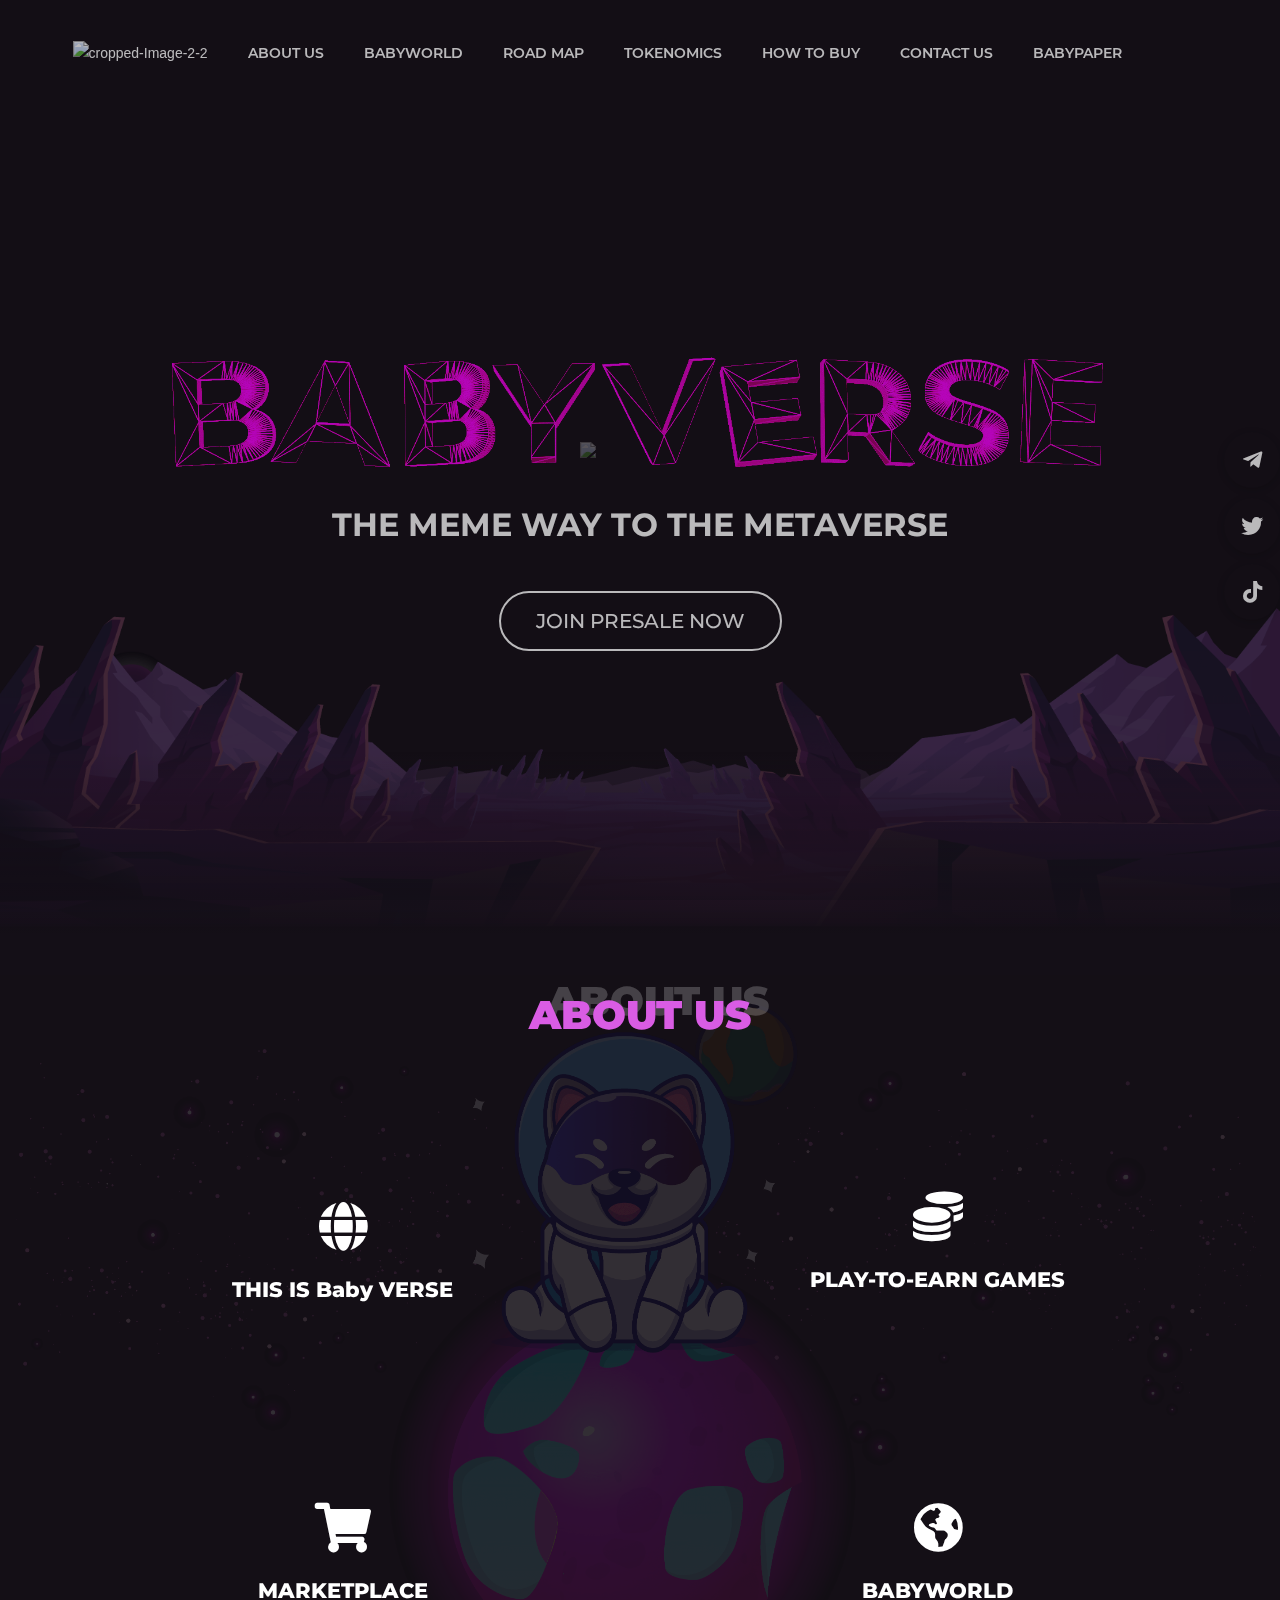
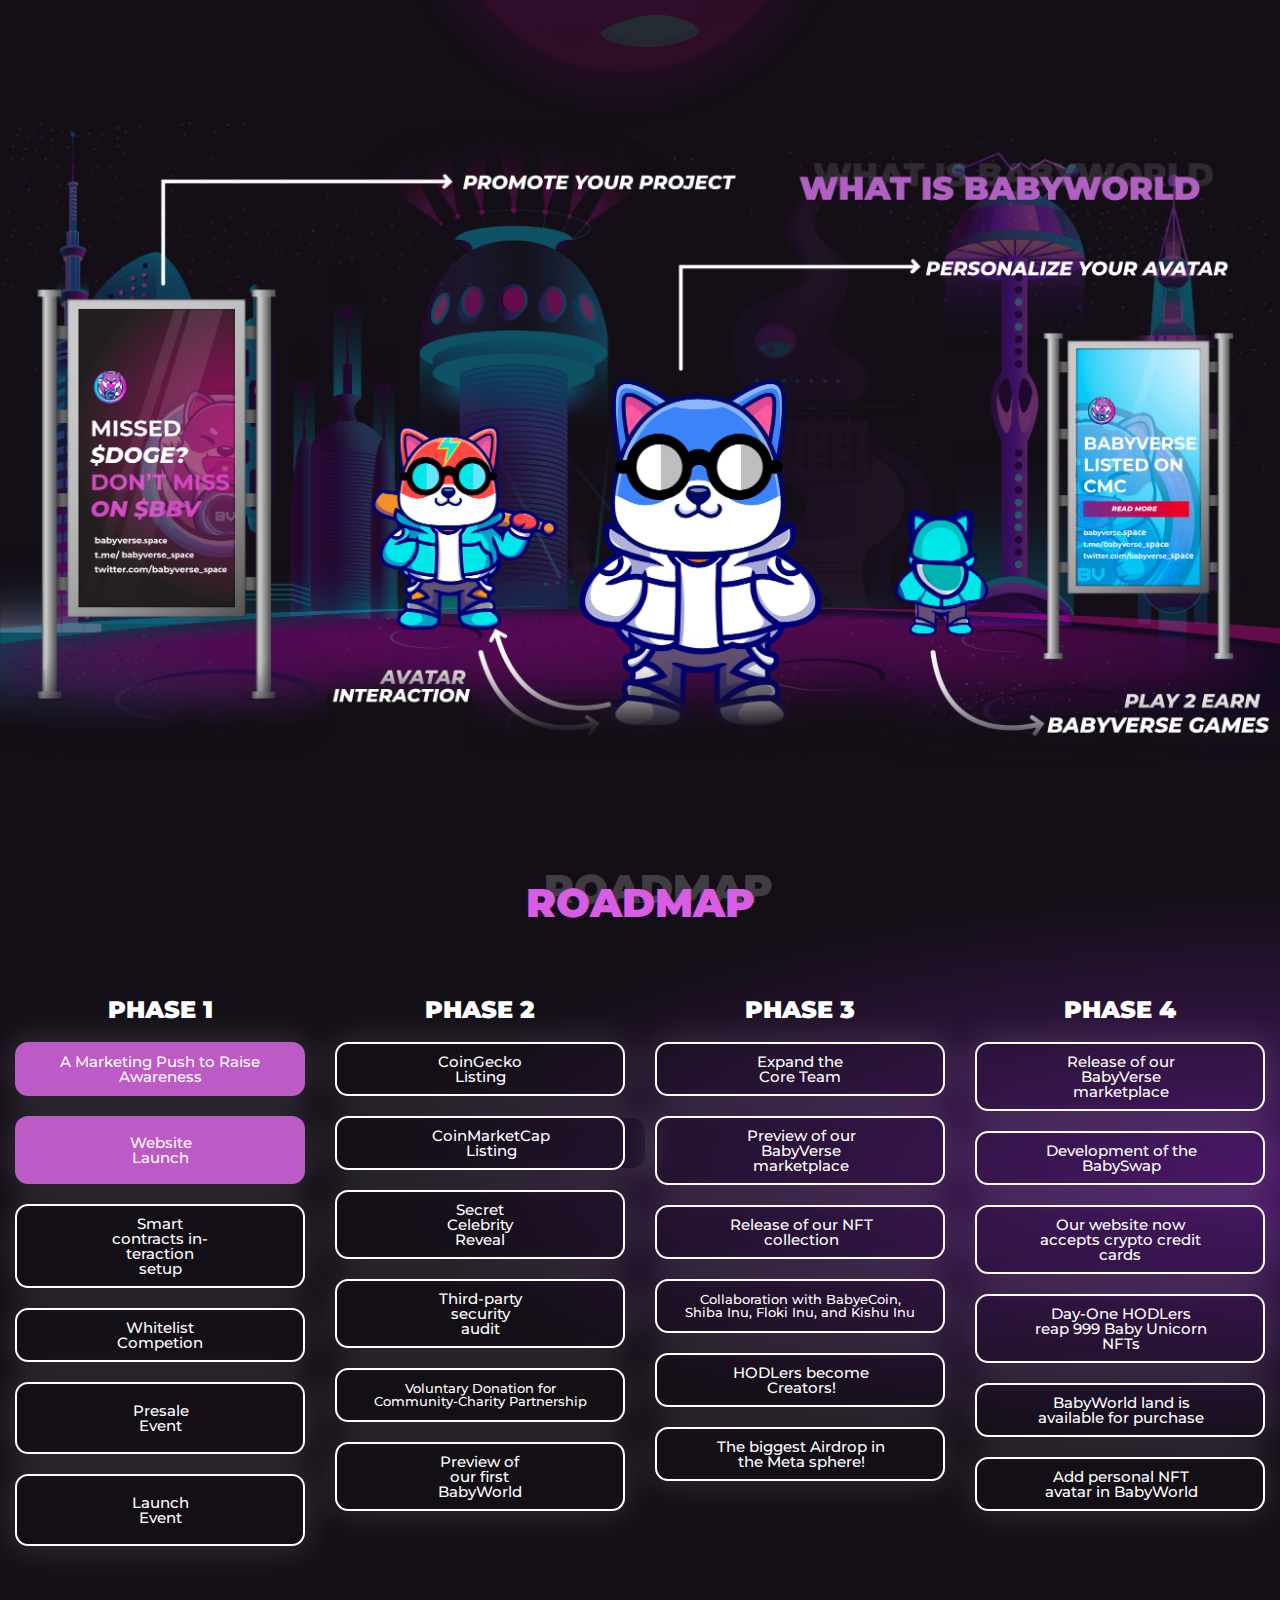
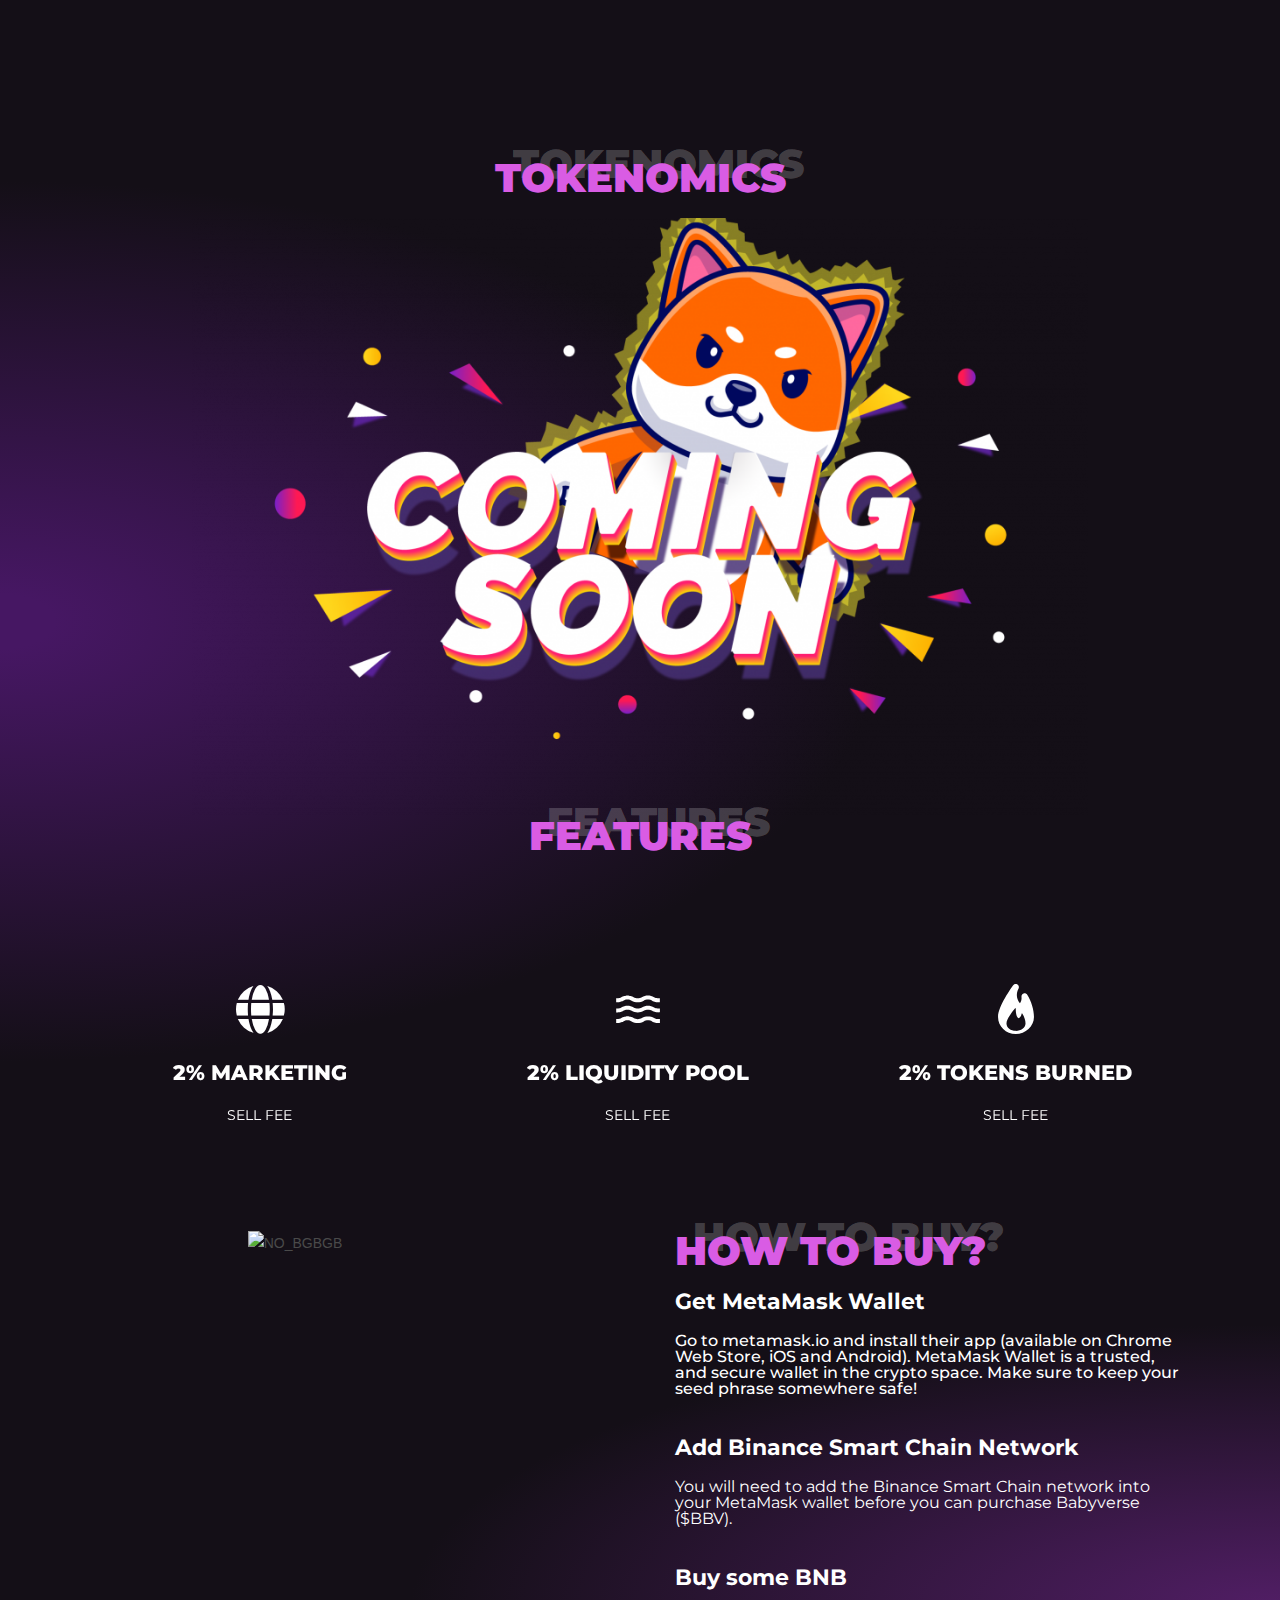
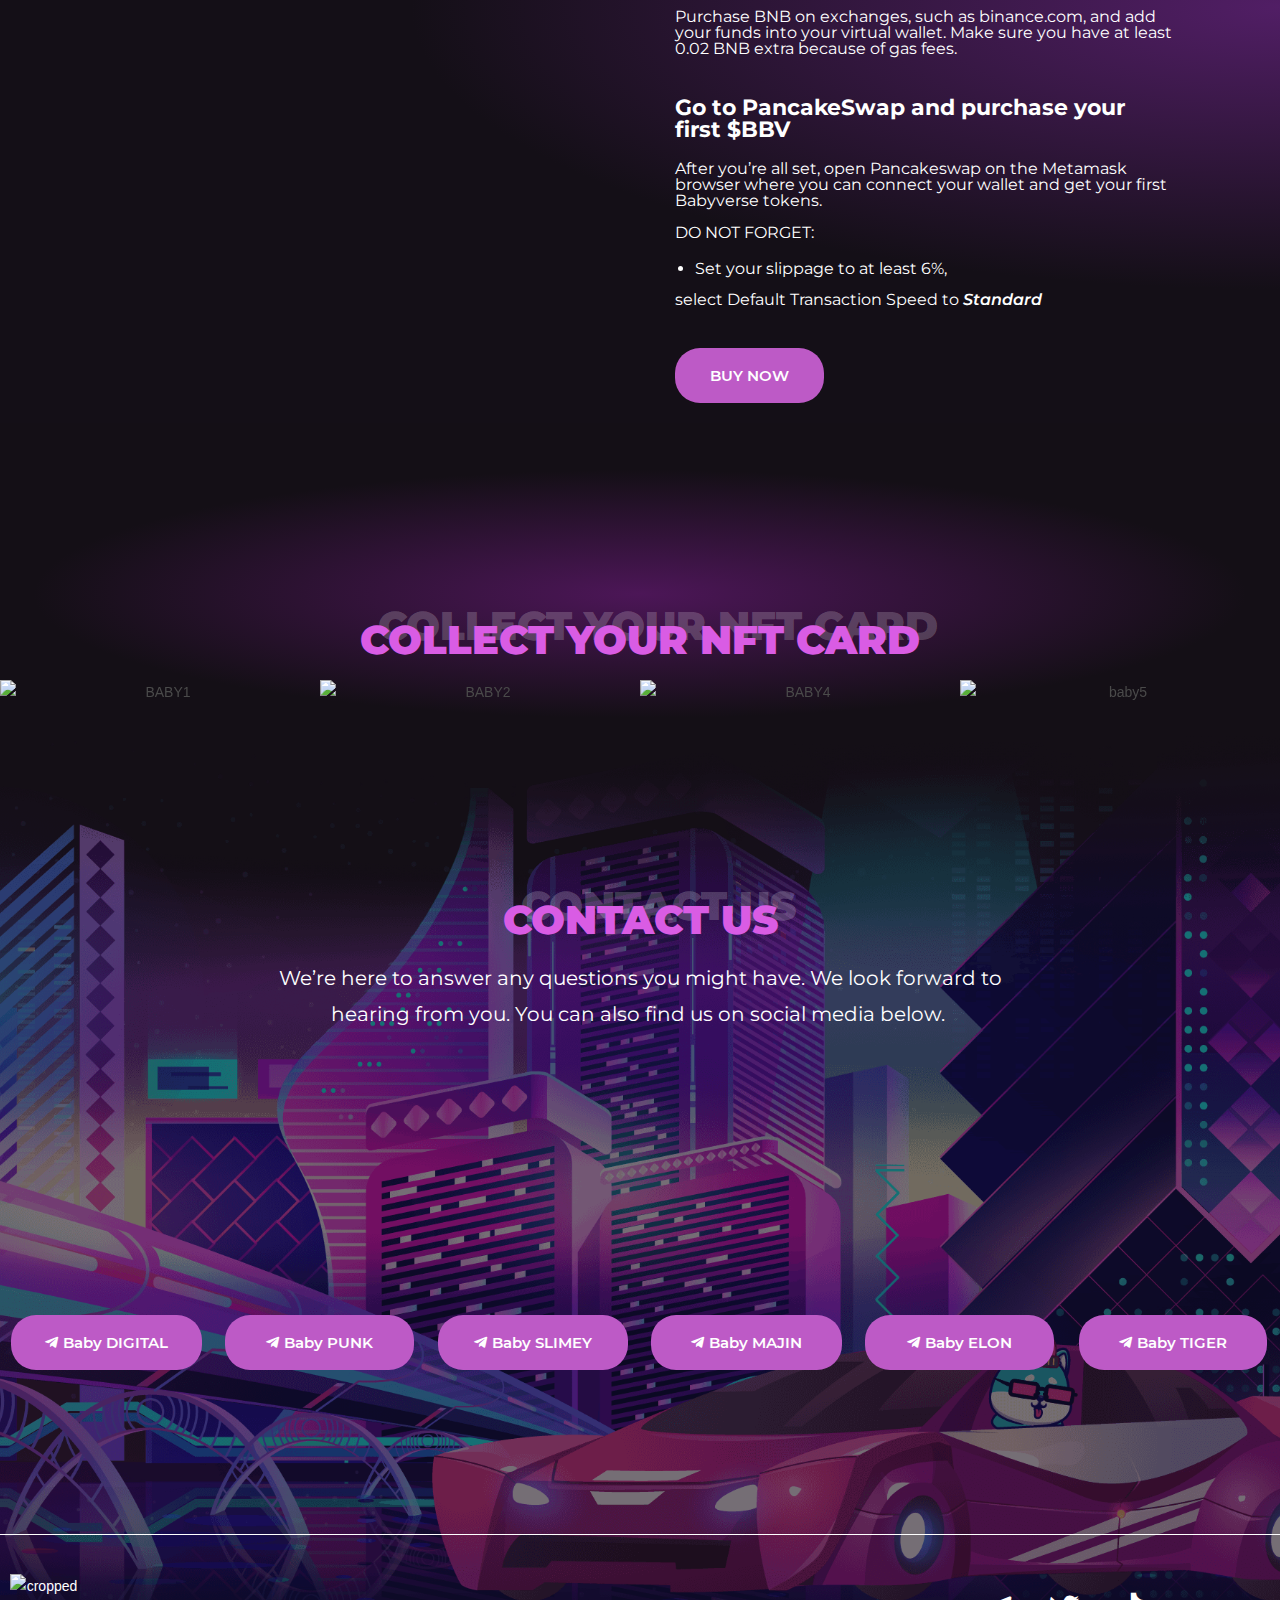
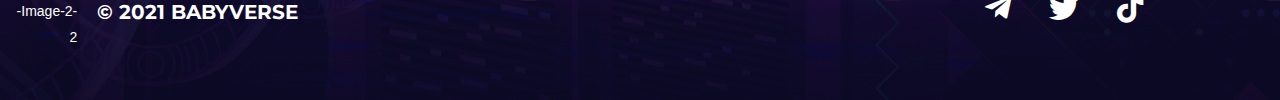
==== commit 1425e2e9: "update link and content" ====
--- a/index.html
+++ b/index.html
@@ -7,7 +7,7 @@
   /><!-- /Added by HTTrack -->
   <head>
     <meta charset="UTF-8" />
-    <title>DOGVERSE &#8211; The MEME way to the MetaVerse</title>
+    <title>BABYVERSE &#8211; The MEME way to the MetaVerse</title>
     <meta name="robots" content="max-image-preview:large" />
     <meta name="viewport" content="width=device-width, initial-scale=1" />
     <link rel="dns-prefetch" href="http://www.googletagmanager.com/" />
@@ -16,13 +16,13 @@
     <link
       rel="alternate"
       type="application/rss+xml"
-      title="DOGVERSE &raquo; Feed"
+      title="BABYVERSE &raquo; Feed"
       href="feed/index.html"
     />
     <link
       rel="alternate"
       type="application/rss+xml"
-      title="DOGVERSE &raquo; Comments Feed"
+      title="BABYVERSE &raquo; Comments Feed"
       href="comments/feed/index.html"
     />
     <!-- This site uses the Google Analytics by MonsterInsights plugin v8.3.4 - Using Analytics tracking - https://www.monsterinsights.com/ -->
@@ -31,13 +31,13 @@
     <!-- / Google Analytics by MonsterInsights -->
     <script>
       window._wpemojiSettings = {
-        baseUrl: "https:\/\/s.w.org\/images\/core\/emoji\/13.1.0\/72x72\/",
-        ext: ".png",
-        svgUrl: "https:\/\/s.w.org\/images\/core\/emoji\/13.1.0\/svg\/",
-        svgExt: ".svg",
+        baseUrl: 'https:\/\/s.w.org\/images\/core\/emoji\/13.1.0\/72x72\/',
+        ext: '.png',
+        svgUrl: 'https:\/\/s.w.org\/images\/core\/emoji\/13.1.0\/svg\/',
+        svgExt: '.svg',
         source: {
           concatemoji:
-            "https:\/\/dogverse.io\/wp-includes\/js\/wp-emoji-release.min.js?ver=5.9.1",
+            'https:\/\/dogverse.io\/wp-includes\/js\/wp-emoji-release.min.js?ver=5.9.1',
         },
       };
       /*! This file is auto-generated */
@@ -45,8 +45,8 @@
         var n,
           r,
           o,
-          i = a.createElement("canvas"),
-          p = i.getContext && i.getContext("2d");
+          i = a.createElement('canvas'),
+          p = i.getContext && i.getContext('2d');
         function s(e, t) {
           var a = String.fromCharCode;
           p.clearRect(0, 0, i.width, i.height),
@@ -59,13 +59,13 @@
           );
         }
         function c(e) {
-          var t = a.createElement("script");
+          var t = a.createElement('script');
           (t.src = e),
-            (t.defer = t.type = "text/javascript"),
-            a.getElementsByTagName("head")[0].appendChild(t);
+            (t.defer = t.type = 'text/javascript'),
+            a.getElementsByTagName('head')[0].appendChild(t);
         }
         for (
-          o = Array("flag", "emoji"),
+          o = Array('flag', 'emoji'),
             t.supports = { everything: !0, everythingExceptFlag: !0 },
             r = 0;
           r < o.length;
@@ -74,9 +74,9 @@
           (t.supports[o[r]] = (function (e) {
             if (!p || !p.fillText) return !1;
             switch (
-              ((p.textBaseline = "top"), (p.font = "600 32px Arial"), e)
+              ((p.textBaseline = 'top'), (p.font = '600 32px Arial'), e)
             ) {
-              case "flag":
+              case 'flag':
                 return s(
                   [127987, 65039, 8205, 9895, 65039],
                   [127987, 65039, 8203, 9895, 65039]
@@ -97,7 +97,7 @@
                           56423, 8203, 56128, 56447,
                         ]
                       );
-              case "emoji":
+              case 'emoji':
                 return !s(
                   [10084, 65039, 8205, 55357, 56613],
                   [10084, 65039, 8203, 55357, 56613]
@@ -106,7 +106,7 @@
             return !1;
           })(o[r])),
             (t.supports.everything = t.supports.everything && t.supports[o[r]]),
-            "flag" !== o[r] &&
+            'flag' !== o[r] &&
               (t.supports.everythingExceptFlag =
                 t.supports.everythingExceptFlag && t.supports[o[r]]);
         (t.supports.everythingExceptFlag =
@@ -120,11 +120,11 @@
               t.readyCallback();
             }),
             a.addEventListener
-              ? (a.addEventListener("DOMContentLoaded", n, !1),
-                e.addEventListener("load", n, !1))
-              : (e.attachEvent("onload", n),
-                a.attachEvent("onreadystatechange", function () {
-                  "complete" === a.readyState && t.readyCallback();
+              ? (a.addEventListener('DOMContentLoaded', n, !1),
+                e.addEventListener('load', n, !1))
+              : (e.attachEvent('onload', n),
+                a.attachEvent('onreadystatechange', function () {
+                  'complete' === a.readyState && t.readyCallback();
                 })),
             (n = t.source || {}).concatemoji
               ? c(n.concatemoji)
@@ -388,14 +388,14 @@
           rgb(2, 3, 129) 0%,
           rgb(40, 116, 252) 100%
         );
-        --wp--preset--duotone--dark-grayscale: url("#wp-duotone-dark-grayscale");
-        --wp--preset--duotone--grayscale: url("#wp-duotone-grayscale");
-        --wp--preset--duotone--purple-yellow: url("#wp-duotone-purple-yellow");
-        --wp--preset--duotone--blue-red: url("#wp-duotone-blue-red");
-        --wp--preset--duotone--midnight: url("#wp-duotone-midnight");
-        --wp--preset--duotone--magenta-yellow: url("#wp-duotone-magenta-yellow");
-        --wp--preset--duotone--purple-green: url("#wp-duotone-purple-green");
-        --wp--preset--duotone--blue-orange: url("#wp-duotone-blue-orange");
+        --wp--preset--duotone--dark-grayscale: url('#wp-duotone-dark-grayscale');
+        --wp--preset--duotone--grayscale: url('#wp-duotone-grayscale');
+        --wp--preset--duotone--purple-yellow: url('#wp-duotone-purple-yellow');
+        --wp--preset--duotone--blue-red: url('#wp-duotone-blue-red');
+        --wp--preset--duotone--midnight: url('#wp-duotone-midnight');
+        --wp--preset--duotone--magenta-yellow: url('#wp-duotone-magenta-yellow');
+        --wp--preset--duotone--purple-green: url('#wp-duotone-purple-green');
+        --wp--preset--duotone--blue-orange: url('#wp-duotone-blue-orange');
         --wp--preset--font-size--small: 13px;
         --wp--preset--font-size--medium: 20px;
         --wp--preset--font-size--large: 36px;
@@ -703,25 +703,25 @@
         loadingScreen: 1,
         closeBtn: false,
         removeInOnLoad: false,
-        codeblock: "",
-        backgroundColor: "#140F16",
-        foregroundColor: "#000000",
-        backgroundImage: "",
+        codeblock: '',
+        backgroundColor: '#140F16',
+        foregroundColor: '#000000',
+        backgroundImage: '',
         additionalSeconds: 0,
-        pageEffect: "none",
-        backgroundRepeat: "repeat",
+        pageEffect: 'none',
+        backgroundRepeat: 'repeat',
         fullscreen: 0,
-        graphic: "logo",
+        graphic: 'logo',
         text: 0,
         lp_ls: {
           logo: {
             image:
-              "https:\/\/babyverse.io\/wp-content\/uploads\/2022\/01\/loadingscreen.png",
-            grayscale: "1",
-            blink: "1",
+              'https:\/\/babyverse.io\/wp-content\/uploads\/2022\/01\/loadingscreen.png',
+            grayscale: '1',
+            blink: '1',
           },
         },
-        screen_size: "all",
+        screen_size: 'all',
         screen_width: 0,
         deepSearch: 1,
         modifyDisplayRule: 0,
@@ -747,11 +747,11 @@
       function gtag() {
         dataLayer.push(arguments);
       }
-      gtag("set", "linker", { domains: ["babyverse.io"] });
-      gtag("js", new Date());
-      gtag("set", "developer_id.dZTNiMT", true);
-      gtag("config", "UA-217275464-1", { anonymize_ip: true });
-      gtag("config", "G-219Z87DPDK");
+      gtag('set', 'linker', { domains: ['babyverse.io'] });
+      gtag('js', new Date());
+      gtag('set', 'developer_id.dZTNiMT', true);
+      gtag('config', 'UA-217275464-1', { anonymize_ip: true });
+      gtag('config', 'G-219Z87DPDK');
     </script>
 
     <!-- End Google Analytics snippet added by Site Kit -->
@@ -859,7 +859,7 @@
       .sidr-class-menu-item-has-children.active
         > a
         > .sidr-class-dropdown-toggle,
-      input[type="checkbox"]:checked:before {
+      input[type='checkbox']:checked:before {
         color: #ffffff;
       }
       .single nav.post-navigation .nav-links .title .owp-icon use,
@@ -868,18 +868,18 @@
       body .contact-info-widget.big-icons .owp-icon use {
         stroke: #ffffff;
       }
-      input[type="button"],
-      input[type="reset"],
-      input[type="submit"],
-      button[type="submit"],
+      input[type='button'],
+      input[type='reset'],
+      input[type='submit'],
+      button[type='submit'],
       .button,
       #site-navigation-wrap .dropdown-menu > li.btn > a > span,
       .thumbnail:hover i,
       .post-quote-content,
       .omw-modal .omw-close-modal,
       body .contact-info-widget.big-icons li:hover i,
-      body div.wpforms-container-full .wpforms-form input[type="submit"],
-      body div.wpforms-container-full .wpforms-form button[type="submit"],
+      body div.wpforms-container-full .wpforms-form input[type='submit'],
+      body div.wpforms-container-full .wpforms-form button[type='submit'],
       body div.wpforms-container-full .wpforms-form .wpforms-page-button {
         background-color: #ffffff;
       }
@@ -904,7 +904,7 @@
       .blog-entry.large-entry .blog-entry-readmore a:hover {
         border-color: #ffffff;
       }
-      .oceanwp-newsletter-form-wrap input[type="email"]:focus {
+      .oceanwp-newsletter-form-wrap input[type='email']:focus {
         border-color: #ffffff;
       }
       .social-widget li.oceanwp-email a:hover {
@@ -916,7 +916,7 @@
       body .contact-info-widget.big-icons li:hover i {
         border-color: #ffffff;
       }
-      #footer-widgets .oceanwp-newsletter-form-wrap input[type="email"]:focus {
+      #footer-widgets .oceanwp-newsletter-form-wrap input[type='email']:focus {
         border-color: #ffffff;
       }
       blockquote,
@@ -926,20 +926,20 @@
       body .contact-info-widget.big-icons li:hover .owp-icon {
         border-color: #ffffff;
       }
-      input[type="button"]:hover,
-      input[type="reset"]:hover,
-      input[type="submit"]:hover,
-      button[type="submit"]:hover,
-      input[type="button"]:focus,
-      input[type="reset"]:focus,
-      input[type="submit"]:focus,
-      button[type="submit"]:focus,
+      input[type='button']:hover,
+      input[type='reset']:hover,
+      input[type='submit']:hover,
+      button[type='submit']:hover,
+      input[type='button']:focus,
+      input[type='reset']:focus,
+      input[type='submit']:focus,
+      button[type='submit']:focus,
       .button:hover,
       #site-navigation-wrap .dropdown-menu > li.btn > a:hover > span,
       .post-quote-author,
       .omw-modal .omw-close-modal:hover,
-      body div.wpforms-container-full .wpforms-form input[type="submit"]:hover,
-      body div.wpforms-container-full .wpforms-form button[type="submit"]:hover,
+      body div.wpforms-container-full .wpforms-form input[type='submit']:hover,
+      body div.wpforms-container-full .wpforms-form button[type='submit']:hover,
       body div.wpforms-container-full .wpforms-form .wpforms-page-button:hover {
         background-color: #bd5ac6;
       }
@@ -1271,7 +1271,7 @@
                       .elementor-widget-image a {
                         display: inline-block;
                       }
-                      .elementor-widget-image a img[src$=".svg"] {
+                      .elementor-widget-image a img[src$='.svg'] {
                         width: 48px;
                       }
                       .elementor-widget-image img {
@@ -1343,7 +1343,7 @@
                           <a
                             href="#babyworld"
                             class="elementor-item elementor-item-anchor"
-                            >DOGWORLD</a
+                            >BABYWORLD</a
                           >
                         </li>
                         <li
@@ -1388,9 +1388,9 @@
                           <a
                             target="_blank"
                             rel="noopener"
-                            href="wp-content/uploads/2022/01/BABYPAPER.pdf"
+                            href="#"
                             class="elementor-item"
-                            >DOGPAPER</a
+                            >BABYPAPER</a
                           >
                         </li>
                       </ul>
@@ -1437,7 +1437,7 @@
                             href="#babyworld"
                             class="elementor-item elementor-item-anchor"
                             tabindex="-1"
-                            >DOGWORLD</a
+                            >BABYWORLD</a
                           >
                         </li>
                         <li
@@ -1486,10 +1486,10 @@
                           <a
                             target="_blank"
                             rel="noopener"
-                            href="wp-content/uploads/2022/01/BABYPAPER.pdf"
+                            href="#f"
                             class="elementor-item"
                             tabindex="-1"
-                            >DOGPAPER</a
+                            >BABYPAPER</a
                           >
                         </li>
                       </ul>
@@ -1547,7 +1547,7 @@
                         line-height: 1;
                       }
                       .elementor-widget-heading
-                        .elementor-heading-title[class*="elementor-size-"]
+                        .elementor-heading-title[class*='elementor-size-']
                         > a {
                         color: inherit;
                         font-size: inherit;
@@ -1754,7 +1754,7 @@
                                     <h3
                                       class="elementor-flip-box__layer__title"
                                     >
-                                      THIS IS DOG VERSE
+                                      THIS IS Baby VERSE
                                     </h3>
                                   </div>
                                 </div>
@@ -1767,13 +1767,13 @@
                                     <h3
                                       class="elementor-flip-box__layer__title"
                                     >
-                                      What is Dog Verse
+                                      What is Baby Verse
                                     </h3>
 
                                     <div
                                       class="elementor-flip-box__layer__description"
                                     >
-                                      DogVerse will be home to meme-based NFT
+                                      BabyVerse will be home to meme-based NFT
                                       projects, a shared virtual world amongst
                                       meme crypto projects where consumers can
                                       buy their own avatars with customized
@@ -1912,7 +1912,7 @@
                                     <div
                                       class="elementor-flip-box__layer__description"
                                     >
-                                      The Dogverse market will initially offer
+                                      The Babyverse market will initially offer
                                       native avatars, which will have the option
                                       to be personalized fully. Afterwards,
                                       early HODLers will be eligible to give
@@ -1960,7 +1960,7 @@
                                     <h3
                                       class="elementor-flip-box__layer__title"
                                     >
-                                      DOGWORLD
+                                      BABYWORLD
                                     </h3>
                                   </div>
                                 </div>
@@ -1973,18 +1973,19 @@
                                     <h3
                                       class="elementor-flip-box__layer__title"
                                     >
-                                      DogWorld
+                                      BabyWorld
                                     </h3>
 
                                     <div
                                       class="elementor-flip-box__layer__description"
                                     >
                                       Through creating a new world, you will be
-                                      able to purchase your own DOGLAND ranging
+                                      able to purchase your own BABYLAND ranging
                                       from independent businesses,
-                                      advertisements, social hubs for DOGs,
+                                      advertisements, social hubs for BABYs,
                                       interacting with others to personalizing
-                                      your DOG with the help of our marketplace.
+                                      your Baby with the help of our
+                                      marketplace.
                                     </div>
                                   </div>
                                 </div>
@@ -2418,7 +2419,7 @@
                               >
                                 <span class="elementor-button-content-wrapper">
                                   <span class="elementor-button-text"
-                                    >Preview of our first DogWorld</span
+                                    >Preview of our first BabyWorld</span
                                   >
                                 </span>
                               </a>
@@ -2484,7 +2485,7 @@
                               >
                                 <span class="elementor-button-content-wrapper">
                                   <span class="elementor-button-text"
-                                    >Preview of our DogVerse marketplace</span
+                                    >Preview of our BabyVerse marketplace</span
                                   >
                                 </span>
                               </a>
@@ -2526,7 +2527,7 @@
                               >
                                 <span class="elementor-button-content-wrapper">
                                   <span class="elementor-button-text"
-                                    >Collaboration with DogeCoin, Shiba Inu,
+                                    >Collaboration with BabyeCoin, Shiba Inu,
                                     Floki Inu, and Kishu Inu</span
                                   >
                                 </span>
@@ -2615,7 +2616,7 @@
                               >
                                 <span class="elementor-button-content-wrapper">
                                   <span class="elementor-button-text"
-                                    >Release of our DogVerse marketplace</span
+                                    >Release of our BabyVerse marketplace</span
                                   >
                                 </span>
                               </a>
@@ -2636,7 +2637,7 @@
                               >
                                 <span class="elementor-button-content-wrapper">
                                   <span class="elementor-button-text"
-                                    >Development of the DogSwap</span
+                                    >Development of the BabySwap</span
                                   >
                                 </span>
                               </a>
@@ -2679,7 +2680,7 @@
                               >
                                 <span class="elementor-button-content-wrapper">
                                   <span class="elementor-button-text"
-                                    >Day-One HODLers reap 999 Dog Unicorn
+                                    >Day-One HODLers reap 999 Baby Unicorn
                                     NFTs</span
                                   >
                                 </span>
@@ -2701,7 +2702,7 @@
                               >
                                 <span class="elementor-button-content-wrapper">
                                   <span class="elementor-button-text"
-                                    >DogWorld land is available for
+                                    >BabyWorld land is available for
                                     purchase</span
                                   >
                                 </span>
@@ -2723,7 +2724,7 @@
                               >
                                 <span class="elementor-button-content-wrapper">
                                   <span class="elementor-button-text"
-                                    >Add personal NFT avatar in DogWorld</span
+                                    >Add personal NFT avatar in BabyWorld</span
                                   >
                                 </span>
                               </a>
@@ -3094,10 +3095,10 @@
                                     <div
                                       class="elementor-flip-box__layer__description"
                                     >
-                                      As great as DogVerse can be, it cannot
+                                      As great as BabyVerse can be, it cannot
                                       grow without promotion. For that reason,
                                       all non-buy transactions get charged
-                                      another 2% fee for marketing DogVerse to
+                                      another 2% fee for marketing BabyVerse to
                                       grow our community.
                                     </div>
                                   </div>
@@ -3491,7 +3492,7 @@
                               <span style="font-weight: 400"
                                 >You will need to add the Binance Smart Chain
                                 network into your MetaMask wallet before you can
-                                purchase Dogverse ($BBV).</span
+                                purchase Babyverse ($BBV).</span
                               >
                             </p>
                           </div>
@@ -3552,7 +3553,7 @@
                               <span style="font-weight: 400"
                                 >After you’re all set, open Pancakeswap on the
                                 Metamask browser where you can connect your
-                                wallet and get your first Dogverse tokens. </span
+                                wallet and get your first Babyverse tokens. </span
                               ><span style="font-weight: 400"><br /></span
                               ><span style="font-weight: 400"><br /></span
                               ><span style="font-weight: 400"
@@ -3562,7 +3563,7 @@
                             <ul>
                               <li style="font-weight: 400" aria-level="1">
                                 <span style="font-weight: 400"
-                                  >Set your slippage to at least 0%,</span
+                                  >Set your slippage to at least 6%,</span
                                 >
                               </li>
                             </ul>
@@ -3735,13 +3736,13 @@
                             <img
                               class="lp-lazy-load swiper-slide-image"
                               data-src="https://babyverse.io/wp-content/uploads/elementor/thumbs/BABY1-pirjbrq9882e99pcjvd38c47wuzc0gwqk67dciwhu6.png"
-                              alt="DOG1"
+                              alt="BABY1"
                               src="wp-content/plugins/loading-page/images/placeholder-image.jpg"
                             /><noscript
                               ><img
                                 class="swiper-slide-image"
                                 src="wp-content/uploads/elementor/thumbs/BABY1-pirjbrq9882e99pcjvd38c47wuzc0gwqk67dciwhu6.png"
-                                alt="DOG1"
+                                alt="BABY1"
                             /></noscript>
                           </figure>
                         </div>
@@ -3750,13 +3751,13 @@
                             <img
                               class="lp-lazy-load swiper-slide-image"
                               data-src="https://babyverse.io/wp-content/uploads/elementor/thumbs/BABY2-pirjbyb4k2beijfshg7h7sgg2k2wicmux2rrpgmqmm.png"
-                              alt="DOG2"
+                              alt="BABY2"
                               src="wp-content/plugins/loading-page/images/placeholder-image.jpg"
                             /><noscript
                               ><img
                                 class="swiper-slide-image"
                                 src="wp-content/uploads/elementor/thumbs/BABY2-pirjbyb4k2beijfshg7h7sgg2k2wicmux2rrpgmqmm.png"
-                                alt="DOG2"
+                                alt="BABY2"
                             /></noscript>
                           </figure>
                         </div>
@@ -3765,13 +3766,13 @@
                             <img
                               class="lp-lazy-load swiper-slide-image"
                               data-src="https://babyverse.io/wp-content/uploads/elementor/thumbs/BABY4-pirjc3y5p2j4g77lkin8mr17mvb3sj98xuool4edla.png"
-                              alt="DOG4"
+                              alt="BABY4"
                               src="wp-content/plugins/loading-page/images/placeholder-image.jpg"
                             /><noscript
                               ><img
                                 class="swiper-slide-image"
                                 src="wp-content/uploads/elementor/thumbs/BABY4-pirjc3y5p2j4g77lkin8mr17mvb3sj98xuool4edla.png"
-                                alt="DOG4"
+                                alt="BABY4"
                             /></noscript>
                           </figure>
                         </div>
@@ -3795,13 +3796,13 @@
                             <img
                               class="lp-lazy-load swiper-slide-image"
                               data-src="https://babyverse.io/wp-content/uploads/elementor/thumbs/BABY6-pirjcjxex94zxkkdz7jwb501qf4cfe0oo1rxqtqoni.png"
-                              alt="DOG6"
+                              alt="BABY6"
                               src="wp-content/plugins/loading-page/images/placeholder-image.jpg"
                             /><noscript
                               ><img
                                 class="swiper-slide-image"
                                 src="wp-content/uploads/elementor/thumbs/BABY6-pirjcjxex94zxkkdz7jwb501qf4cfe0oo1rxqtqoni.png"
-                                alt="DOG6"
+                                alt="BABY6"
                             /></noscript>
                           </figure>
                         </div>
@@ -3950,7 +3951,7 @@
                                     ></i>
                                   </span>
                                   <span class="elementor-button-text"
-                                    >DOG DIGITAL</span
+                                    >Baby DIGITAL</span
                                   >
                                 </span>
                               </a>
@@ -4013,7 +4014,7 @@
                                     ></i>
                                   </span>
                                   <span class="elementor-button-text"
-                                    >DOG PUNK</span
+                                    >Baby PUNK</span
                                   >
                                 </span>
                               </a>
@@ -4076,7 +4077,7 @@
                                     ></i>
                                   </span>
                                   <span class="elementor-button-text"
-                                    >DOG SLIMEY</span
+                                    >Baby SLIMEY</span
                                   >
                                 </span>
                               </a>
@@ -4139,7 +4140,7 @@
                                     ></i>
                                   </span>
                                   <span class="elementor-button-text"
-                                    >DOG MAJIN</span
+                                    >Baby MAJIN</span
                                   >
                                 </span>
                               </a>
@@ -4202,7 +4203,7 @@
                                     ></i>
                                   </span>
                                   <span class="elementor-button-text"
-                                    >DOG ELON</span
+                                    >Baby ELON</span
                                   >
                                 </span>
                               </a>
@@ -4265,7 +4266,7 @@
                                     ></i>
                                   </span>
                                   <span class="elementor-button-text"
-                                    >DOG TIGER</span
+                                    >Baby TIGER</span
                                   >
                                 </span>
                               </a>
@@ -4350,7 +4351,7 @@
                       .elementor-widget-divider--view-line_text
                         .elementor-divider-separator:before {
                         display: block;
-                        content: "";
+                        content: '';
                         border-bottom: 0;
                         -webkit-box-flex: 1;
                         -ms-flex-positive: 1;
@@ -4408,7 +4409,7 @@
                         .elementor-divider-separator:after,
                       .elementor-widget-divider--separator-type-pattern:not(.elementor-widget-divider--view-line)
                         .elementor-divider-separator:before,
-                      .elementor-widget-divider--separator-type-pattern:not([class*="elementor-widget-divider--view"])
+                      .elementor-widget-divider--separator-type-pattern:not([class*='elementor-widget-divider--view'])
                         .elementor-divider-separator {
                         width: 100%;
                         min-height: var(--divider-pattern-height);
@@ -4498,7 +4499,7 @@
                             <h2
                               class="elementor-heading-title elementor-size-default"
                             >
-                              © 2021 DOGVERSE
+                              © 2021 BABYVERSE
                             </h2>
                           </div>
                         </div>
@@ -4522,7 +4523,7 @@
                             <div class="elementor-icon-wrapper">
                               <a
                                 class="elementor-icon"
-                                href="https://t.me/babyverse_space"
+                                href="#"
                                 target="_blank"
                               >
                                 <i
@@ -4553,7 +4554,7 @@
                             <div class="elementor-icon-wrapper">
                               <a
                                 class="elementor-icon"
-                                href="https://twitter.com/babyverse_space"
+                                href="#"
                                 target="_blank"
                               >
                                 <i
@@ -4612,54 +4613,54 @@
     />
     <script id="buttonizer_frontend_javascript-js-extra">
       var buttonizer_data = {
-        plugin: "buttonizer",
-        status: "success",
+        plugin: 'buttonizer',
+        status: 'success',
         result: [
           {
             data: {
-              name: "New group",
+              name: 'New group',
               show_mobile: true,
               show_desktop: true,
-              id: "7f53a856-8481-4ea2-bbf6-43eb3d5d95ce",
-              vertical: "bottom: 30%;",
-              horizontal: "right: 0%;",
+              id: '7f53a856-8481-4ea2-bbf6-43eb3d5d95ce',
+              vertical: 'bottom: 30%;',
+              horizontal: 'right: 0%;',
               is_menu: false,
             },
             buttons: [
               {
-                name: "tiktok",
+                name: 'tiktok',
                 show_mobile: true,
                 show_desktop: true,
-                id: "6b019f26-bb94-4a38-a4c8-09496c9e9e8d",
-                action: "#1e1e1e",
-                background_color: "rgba(72, 164, 220, 0)",
-                icon: "fab fa-tiktok",
+                id: '6b019f26-bb94-4a38-a4c8-09496c9e9e8d',
+                action: '#1e1e1e',
+                background_color: 'rgba(72, 164, 220, 0)',
+                icon: 'fab fa-tiktok',
                 icon_size: 22,
                 icon_image_size: 22,
-                action_new_tab: "_blank",
+                action_new_tab: '_blank',
               },
               {
-                name: "Twitter",
+                name: 'Twitter',
                 show_mobile: true,
                 show_desktop: true,
-                id: "ac193cea-5058-476c-a505-e20ec09ccb12",
-                action: "https:\/\/twitter.com\/babyverse_space",
-                icon: "fab fa-twitter",
-                background_color: "rgba(90, 171, 221, 0)",
+                id: 'ac193cea-5058-476c-a505-e20ec09ccb12',
+                action: 'https:\/\/twitter.com\/babyverse_space',
+                icon: 'fab fa-twitter',
+                background_color: 'rgba(90, 171, 221, 0)',
                 icon_size: 22,
                 icon_image_size: 22,
-                action_new_tab: "_blank",
+                action_new_tab: '_blank',
               },
               {
-                name: "New button",
+                name: 'New button',
                 show_mobile: true,
                 show_desktop: true,
-                id: "8d9600a0-f561-49a8-8b60-cf217ec6ae7f",
-                background_color: "rgba(72, 164, 220, 0)",
-                label_background_color: "rgba(78, 76, 76, 0)",
-                icon: "fab fa-telegram-plane",
-                action: "https:\/\/t.me\/babyverse_space",
-                action_new_tab: "_blank",
+                id: '8d9600a0-f561-49a8-8b60-cf217ec6ae7f',
+                background_color: 'rgba(72, 164, 220, 0)',
+                label_background_color: 'rgba(78, 76, 76, 0)',
+                icon: 'fab fa-telegram-plane',
+                action: 'https:\/\/t.me\/babyverse_space',
+                action_new_tab: '_blank',
                 icon_size: 22,
                 icon_image_size: 22,
               },
@@ -4667,21 +4668,21 @@
           },
         ],
         warning: [],
-        premium: "",
+        premium: '',
       };
       var buttonizer_ajax = {
-        ajaxurl: "https:\/\/babyverse.io\/wp-admin\/admin-ajax.php",
-        version: "2.6.2",
+        ajaxurl: 'https:\/\/babyverse.io\/wp-admin\/admin-ajax.php',
+        version: '2.6.2',
         buttonizer_path:
-          "https:\/\/babyverse.io\/wp-content\/plugins\/buttonizer-multifunctional-button",
+          'https:\/\/babyverse.io\/wp-content\/plugins\/buttonizer-multifunctional-button',
         buttonizer_assets:
-          "https:\/\/babyverse.io\/wp-content\/plugins\/buttonizer-multifunctional-button\/assets\/",
-        base_url: "https:\/\/babyverse.io",
+          'https:\/\/babyverse.io\/wp-content\/plugins\/buttonizer-multifunctional-button\/assets\/',
+        base_url: 'https:\/\/babyverse.io',
         current: [],
-        in_preview: "",
-        is_admin: "",
-        cache: "e49d874588e8ddebbe5c3388aeeea79a",
-        enable_ga_clicks: "1",
+        in_preview: '',
+        is_admin: '',
+        cache: 'e49d874588e8ddebbe5c3388aeeea79a',
+        enable_ga_clicks: '1',
       };
     </script>
     <script
@@ -4710,18 +4711,18 @@
     ></script>
     <script id="oceanwp-main-js-extra">
       var oceanwpLocalize = {
-        nonce: "866eb42ff9",
-        isRTL: "",
-        menuSearchStyle: "drop_down",
-        mobileMenuSearchStyle: "disabled",
+        nonce: '866eb42ff9',
+        isRTL: '',
+        menuSearchStyle: 'drop_down',
+        mobileMenuSearchStyle: 'disabled',
         sidrSource: null,
-        sidrDisplace: "1",
-        sidrSide: "left",
-        sidrDropdownTarget: "link",
-        verticalHeaderTarget: "link",
+        sidrDisplace: '1',
+        sidrSide: 'left',
+        sidrDropdownTarget: 'link',
+        verticalHeaderTarget: 'link',
         customSelects:
-          ".woocommerce-ordering .orderby, #dropdown_product_cat, .widget_categories select, .widget_archive select, .single-product .variations_form .variations select",
-        ajax_url: "https:\/\/babyverse.io\/wp-admin\/admin-ajax.php",
+          '.woocommerce-ordering .orderby, #dropdown_product_cat, .widget_categories select, .widget_archive select, .single-product .variations_form .variations select',
+        ajax_url: 'https:\/\/babyverse.io\/wp-admin\/admin-ajax.php',
       };
     </script>
     <script
@@ -4752,38 +4753,38 @@
     ></script>
     <script id="elementor-pro-frontend-js-before">
       var ElementorProFrontendConfig = {
-        ajaxurl: "https:\/\/babyverse.io\/wp-admin\/admin-ajax.php",
-        nonce: "52c2fd389f",
+        ajaxurl: 'https:\/\/babyverse.io\/wp-admin\/admin-ajax.php',
+        nonce: '52c2fd389f',
         urls: {
           assets:
-            "https:\/\/babyverse.io\/wp-content\/plugins\/elementor-pro\/assets\/",
-          rest: "https:\/\/babyverse.io\/wp-json\/",
+            'https:\/\/babyverse.io\/wp-content\/plugins\/elementor-pro\/assets\/',
+          rest: 'https:\/\/babyverse.io\/wp-json\/',
         },
-        i18n: { toc_no_headings_found: "No headings were found on this page." },
+        i18n: { toc_no_headings_found: 'No headings were found on this page.' },
         shareButtonsNetworks: {
-          facebook: { title: "Facebook", has_counter: true },
-          twitter: { title: "Twitter" },
-          linkedin: { title: "LinkedIn", has_counter: true },
-          pinterest: { title: "Pinterest", has_counter: true },
-          reddit: { title: "Reddit", has_counter: true },
-          vk: { title: "VK", has_counter: true },
-          odnoklassniki: { title: "OK", has_counter: true },
-          tumblr: { title: "Tumblr" },
-          digg: { title: "Digg" },
-          skype: { title: "Skype" },
-          stumbleupon: { title: "StumbleUpon", has_counter: true },
-          mix: { title: "Mix" },
-          telegram: { title: "Telegram" },
-          pocket: { title: "Pocket", has_counter: true },
-          xing: { title: "XING", has_counter: true },
-          whatsapp: { title: "WhatsApp" },
-          email: { title: "Email" },
-          print: { title: "Print" },
+          facebook: { title: 'Facebook', has_counter: true },
+          twitter: { title: 'Twitter' },
+          linkedin: { title: 'LinkedIn', has_counter: true },
+          pinterest: { title: 'Pinterest', has_counter: true },
+          reddit: { title: 'Reddit', has_counter: true },
+          vk: { title: 'VK', has_counter: true },
+          odnoklassniki: { title: 'OK', has_counter: true },
+          tumblr: { title: 'Tumblr' },
+          digg: { title: 'Digg' },
+          skype: { title: 'Skype' },
+          stumbleupon: { title: 'StumbleUpon', has_counter: true },
+          mix: { title: 'Mix' },
+          telegram: { title: 'Telegram' },
+          pocket: { title: 'Pocket', has_counter: true },
+          xing: { title: 'XING', has_counter: true },
+          whatsapp: { title: 'WhatsApp' },
+          email: { title: 'Email' },
+          print: { title: 'Print' },
         },
-        facebook_sdk: { lang: "en_US", app_id: "" },
+        facebook_sdk: { lang: 'en_US', app_id: '' },
         lottie: {
           defaultAnimationUrl:
-            "https:\/\/babyverse.io\/wp-content\/plugins\/elementor-pro\/modules\/lottie\/assets\/animations\/default.json",
+            'https:\/\/babyverse.io\/wp-content\/plugins\/elementor-pro\/modules\/lottie\/assets\/animations\/default.json',
         },
       };
     </script>
@@ -4807,68 +4808,68 @@
           isScriptDebug: false,
         },
         i18n: {
-          shareOnFacebook: "Share on Facebook",
-          shareOnTwitter: "Share on Twitter",
-          pinIt: "Pin it",
-          download: "Download",
-          downloadImage: "Download image",
-          fullscreen: "Fullscreen",
-          zoom: "Zoom",
-          share: "Share",
-          playVideo: "Play Video",
-          previous: "Previous",
-          next: "Next",
-          close: "Close",
+          shareOnFacebook: 'Share on Facebook',
+          shareOnTwitter: 'Share on Twitter',
+          pinIt: 'Pin it',
+          download: 'Download',
+          downloadImage: 'Download image',
+          fullscreen: 'Fullscreen',
+          zoom: 'Zoom',
+          share: 'Share',
+          playVideo: 'Play Video',
+          previous: 'Previous',
+          next: 'Next',
+          close: 'Close',
         },
         is_rtl: false,
         breakpoints: { xs: 0, sm: 480, md: 768, lg: 1025, xl: 1440, xxl: 1600 },
         responsive: {
           breakpoints: {
             mobile: {
-              label: "Mobile",
+              label: 'Mobile',
               value: 767,
               default_value: 767,
-              direction: "max",
+              direction: 'max',
               is_enabled: true,
             },
             mobile_extra: {
-              label: "Mobile Extra",
+              label: 'Mobile Extra',
               value: 880,
               default_value: 880,
-              direction: "max",
+              direction: 'max',
               is_enabled: false,
             },
             tablet: {
-              label: "Tablet",
+              label: 'Tablet',
               value: 1024,
               default_value: 1024,
-              direction: "max",
+              direction: 'max',
               is_enabled: true,
             },
             tablet_extra: {
-              label: "Tablet Extra",
+              label: 'Tablet Extra',
               value: 1200,
               default_value: 1200,
-              direction: "max",
+              direction: 'max',
               is_enabled: false,
             },
             laptop: {
-              label: "Laptop",
+              label: 'Laptop',
               value: 1366,
               default_value: 1366,
-              direction: "max",
+              direction: 'max',
               is_enabled: false,
             },
             widescreen: {
-              label: "Widescreen",
+              label: 'Widescreen',
               value: 2400,
               default_value: 2400,
-              direction: "min",
+              direction: 'min',
               is_enabled: false,
             },
           },
         },
-        version: "3.5.5",
+        version: '3.5.5',
         is_static: false,
         experimentalFeatures: {
           e_dom_optimization: true,
@@ -4879,32 +4880,32 @@
           additional_custom_breakpoints: true,
           e_hidden_wordpress_widgets: true,
           theme_builder_v2: true,
-          "landing-pages": true,
-          "elements-color-picker": true,
-          "favorite-widgets": true,
-          "admin-top-bar": true,
-          "form-submissions": true,
+          'landing-pages': true,
+          'elements-color-picker': true,
+          'favorite-widgets': true,
+          'admin-top-bar': true,
+          'form-submissions': true,
         },
         urls: {
           assets:
-            "https:\/\/babyverse.io\/wp-content\/plugins\/elementor\/assets\/",
+            'https:\/\/babyverse.io\/wp-content\/plugins\/elementor\/assets\/',
         },
         settings: { page: [], editorPreferences: [], dynamicooo: [] },
         kit: {
-          active_breakpoints: ["viewport_mobile", "viewport_tablet"],
-          global_image_lightbox: "yes",
-          lightbox_enable_counter: "yes",
-          lightbox_enable_fullscreen: "yes",
-          lightbox_enable_zoom: "yes",
-          lightbox_enable_share: "yes",
-          lightbox_title_src: "title",
-          lightbox_description_src: "description",
+          active_breakpoints: ['viewport_mobile', 'viewport_tablet'],
+          global_image_lightbox: 'yes',
+          lightbox_enable_counter: 'yes',
+          lightbox_enable_fullscreen: 'yes',
+          lightbox_enable_zoom: 'yes',
+          lightbox_enable_share: 'yes',
+          lightbox_title_src: 'title',
+          lightbox_description_src: 'description',
         },
         post: {
           id: 129,
           title:
-            "DOGVERSE%20%E2%80%93%20The%20MEME%20way%20to%20the%20MetaVerse",
-          excerpt: "",
+            'BABYVERSE%20%E2%80%93%20The%20MEME%20way%20to%20the%20MetaVerse',
+          excerpt: '',
           featuredImage: false,
         },
       };
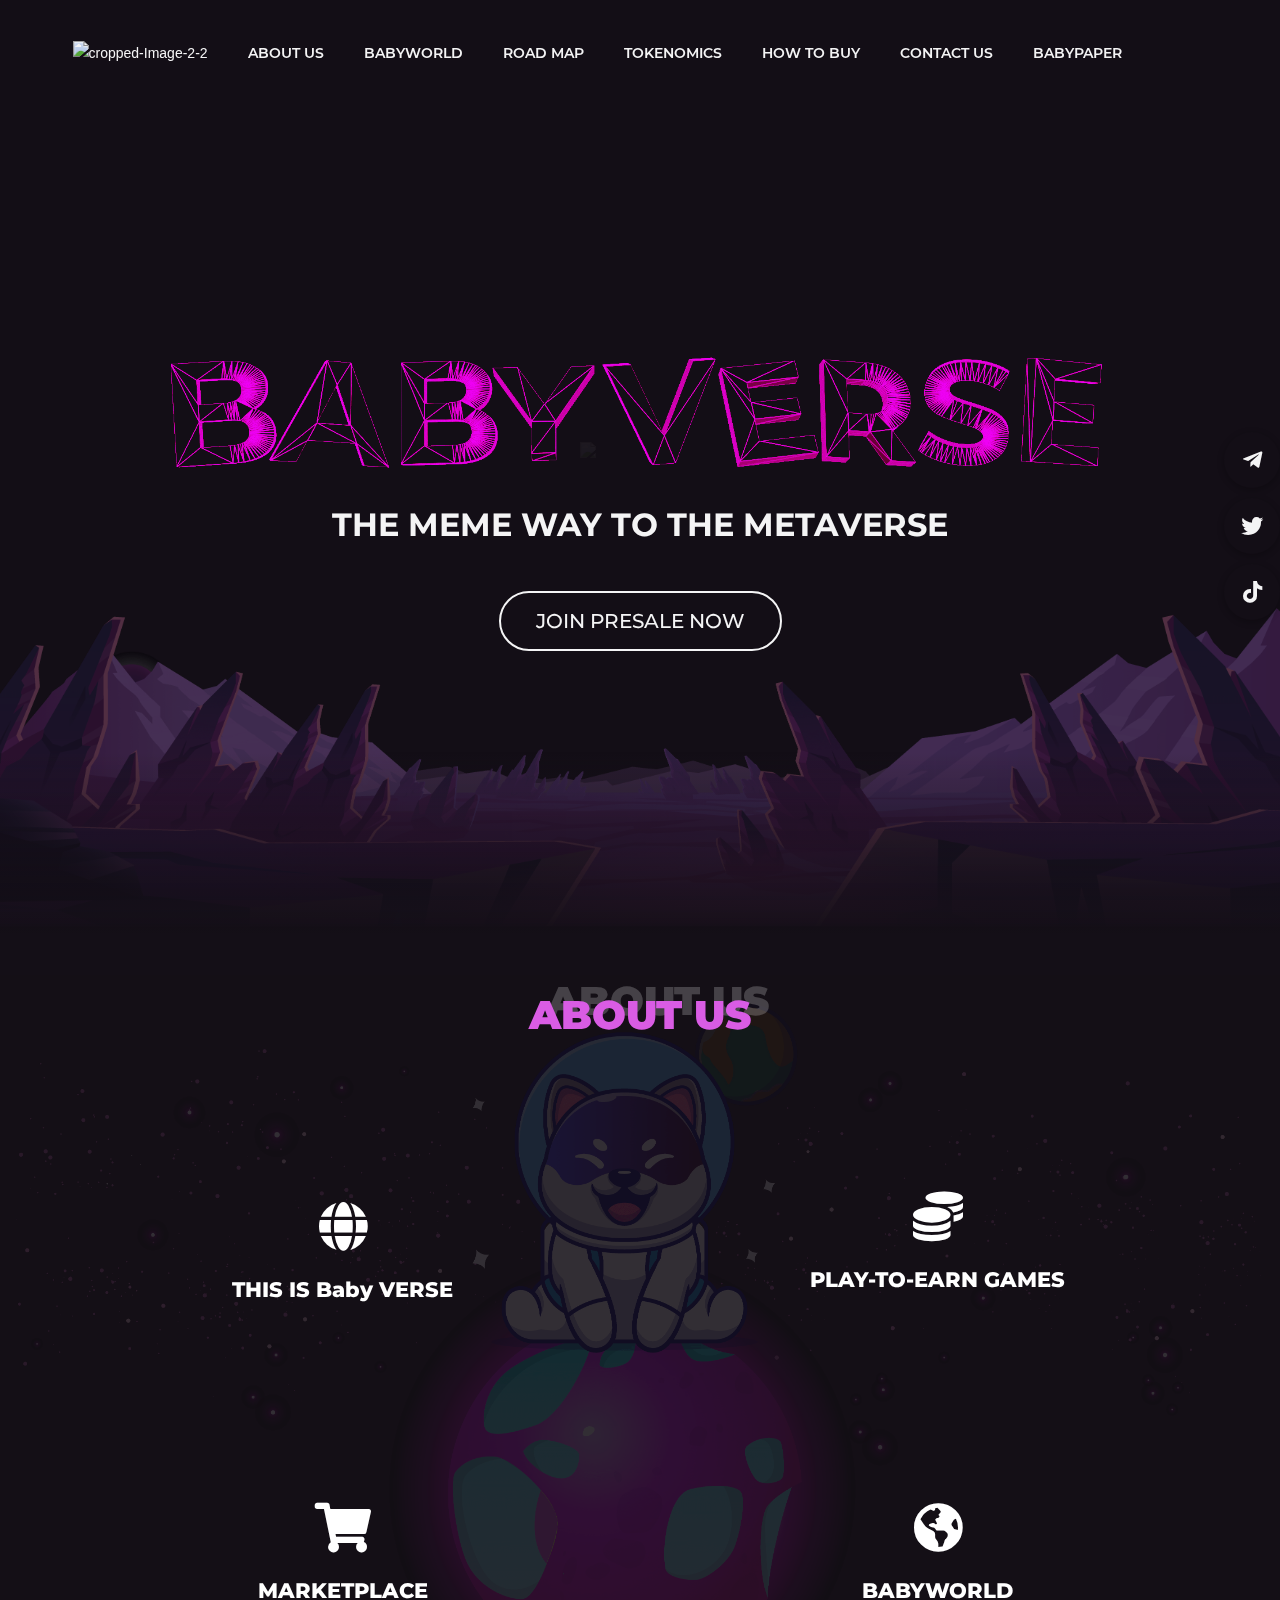
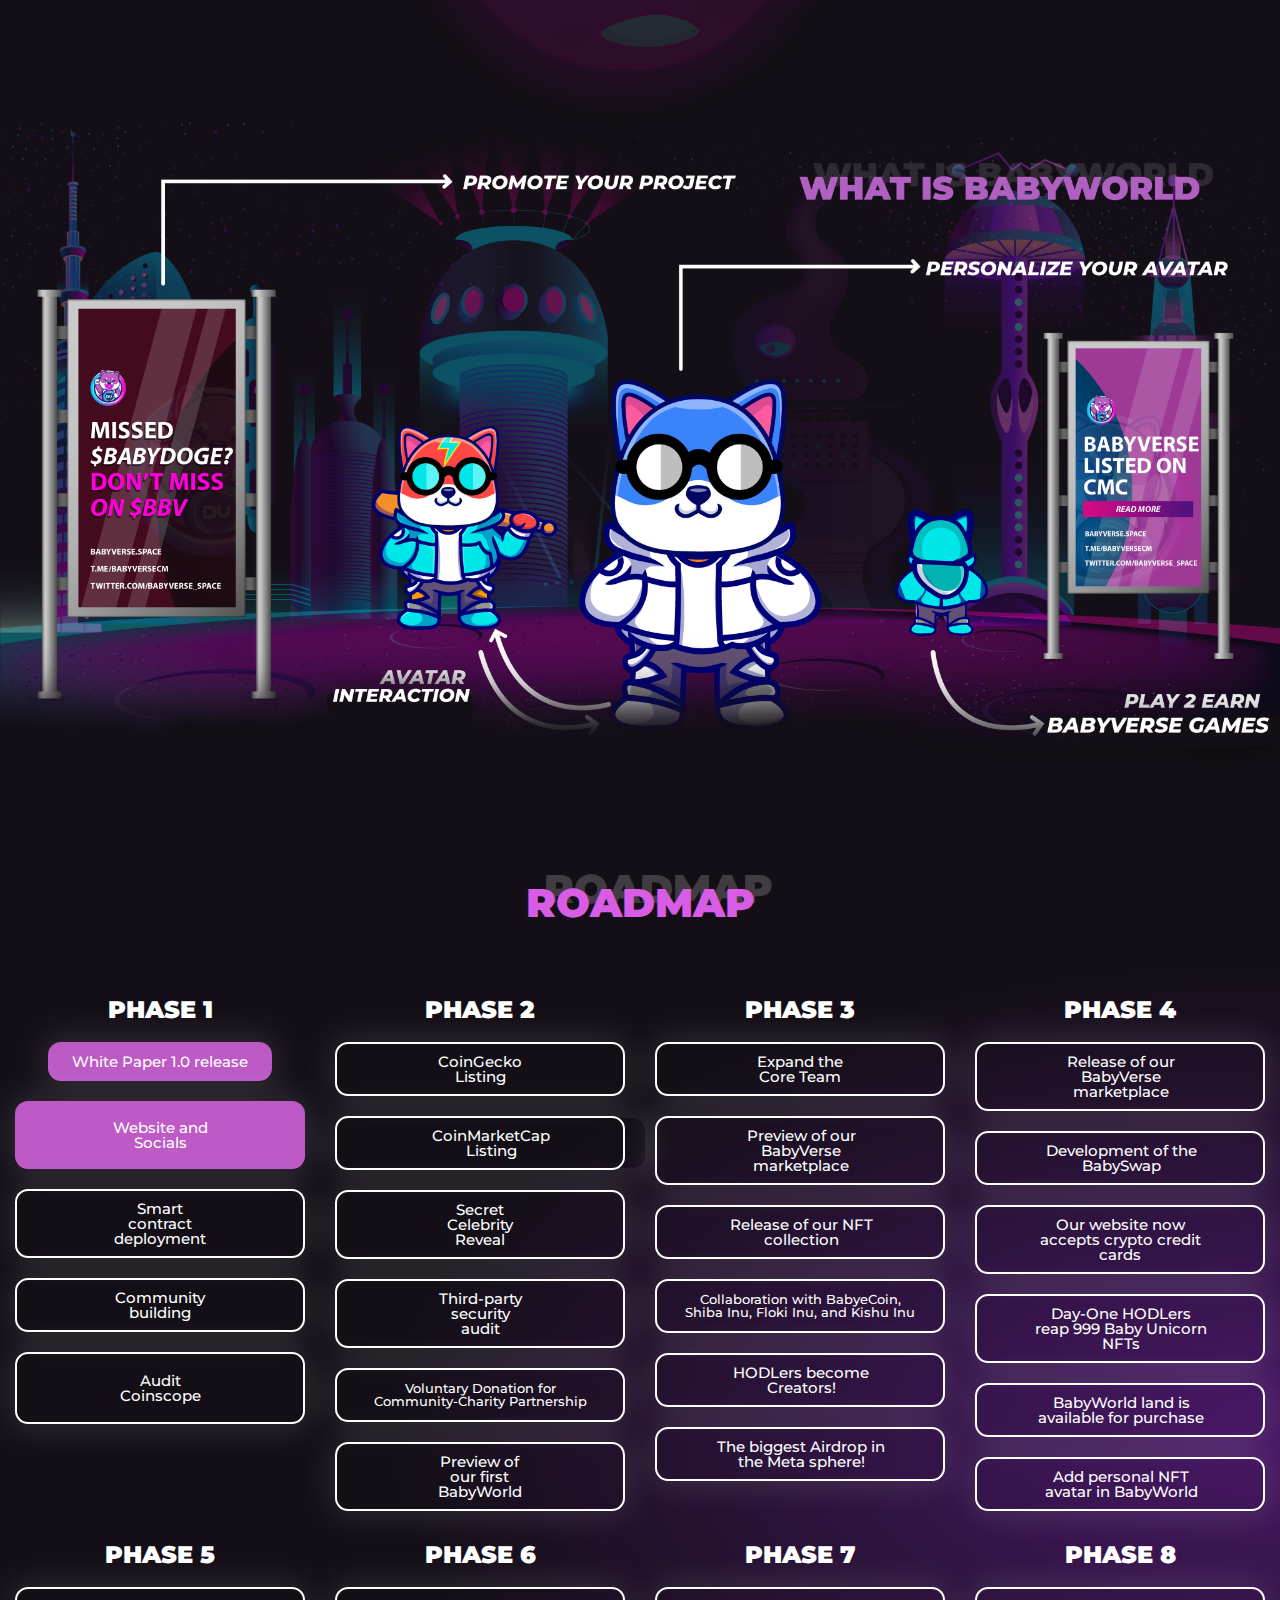
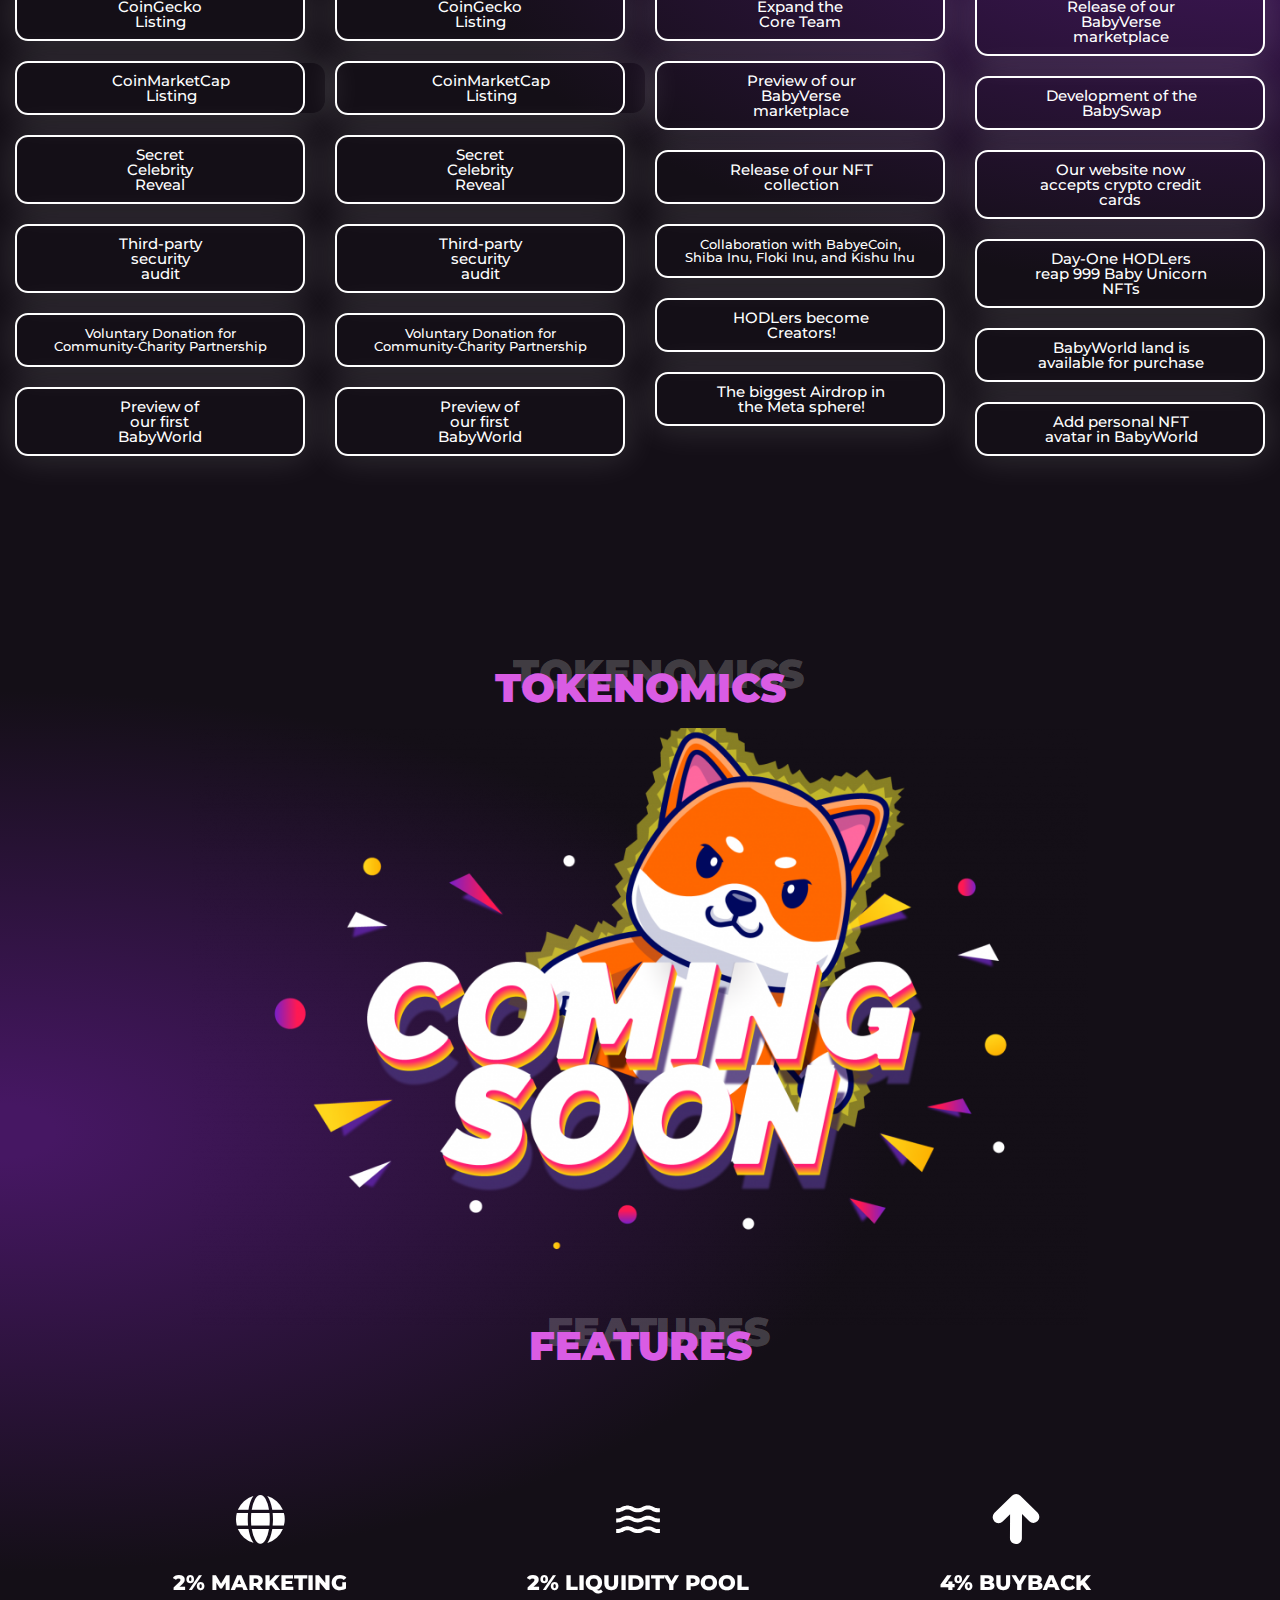
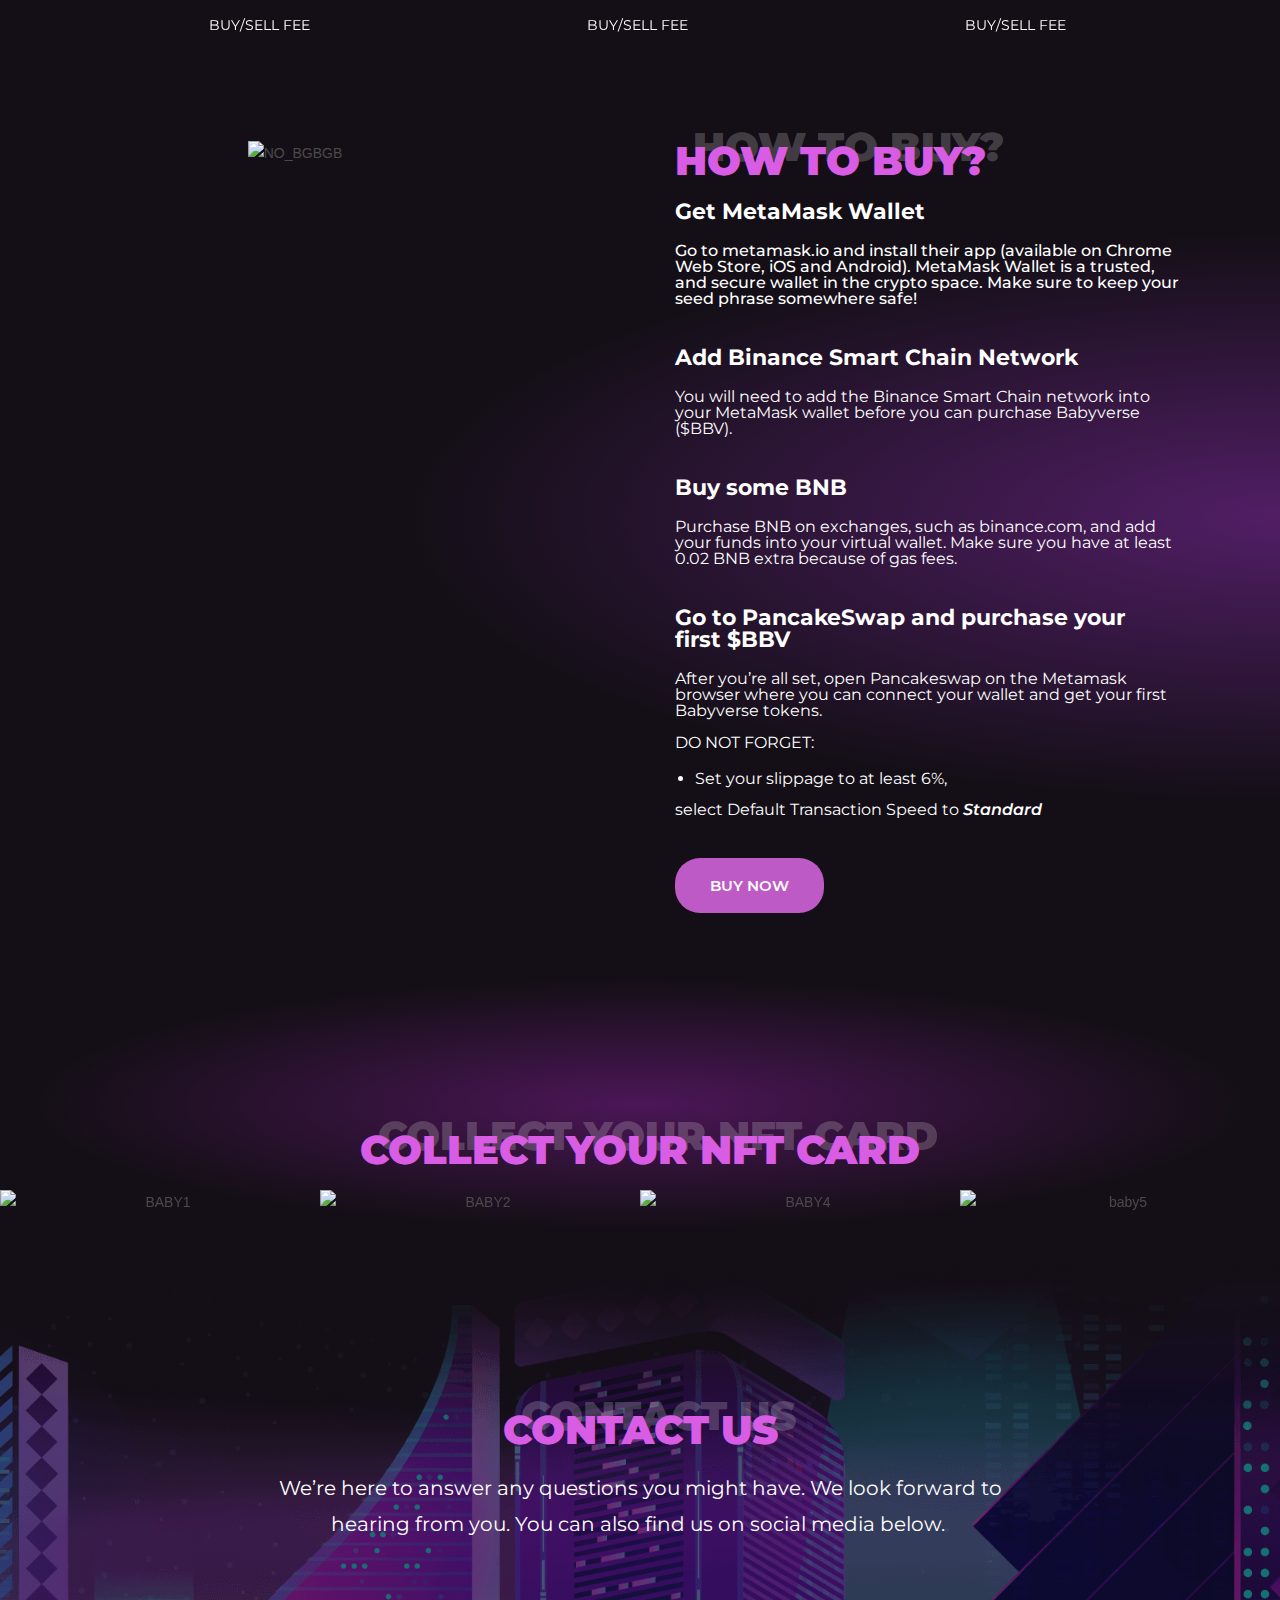
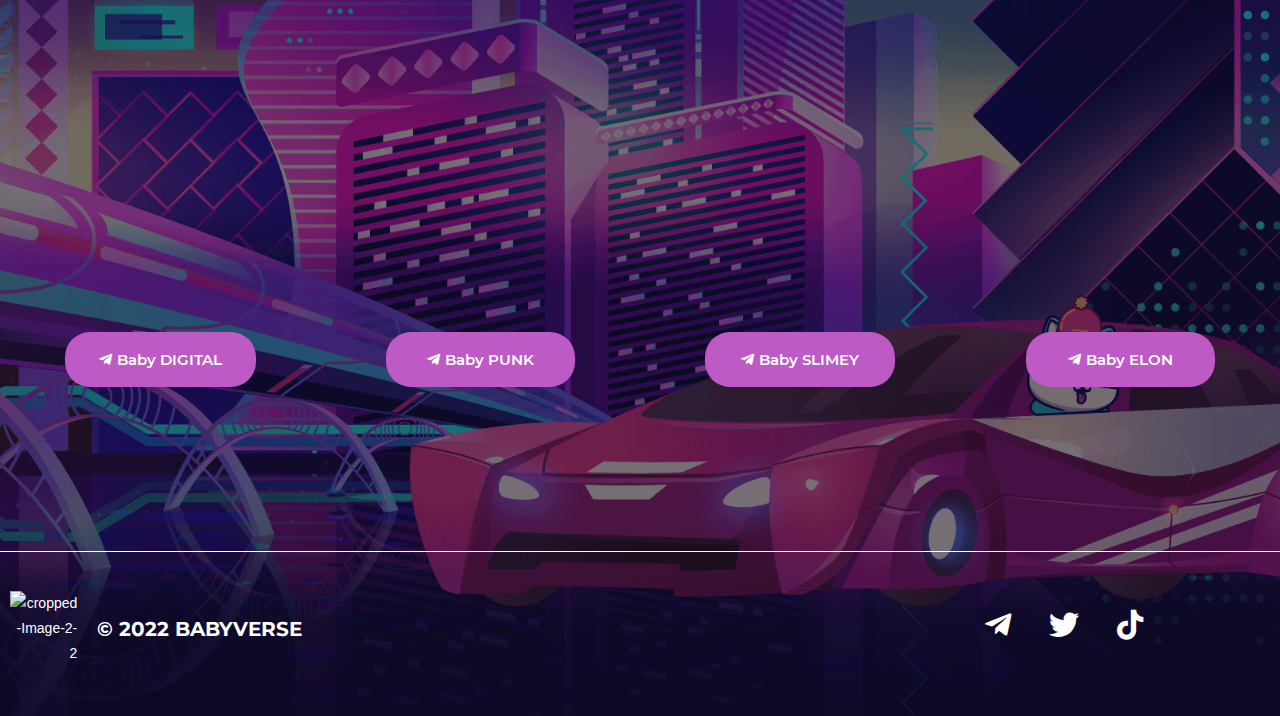
==== commit 2e2d510c: "update content" ====
--- a/index.html
+++ b/index.html
@@ -31,13 +31,13 @@
     <!-- / Google Analytics by MonsterInsights -->
     <script>
       window._wpemojiSettings = {
-        baseUrl: 'https:\/\/s.w.org\/images\/core\/emoji\/13.1.0\/72x72\/',
-        ext: '.png',
-        svgUrl: 'https:\/\/s.w.org\/images\/core\/emoji\/13.1.0\/svg\/',
-        svgExt: '.svg',
+        baseUrl: "https:\/\/s.w.org\/images\/core\/emoji\/13.1.0\/72x72\/",
+        ext: ".png",
+        svgUrl: "https:\/\/s.w.org\/images\/core\/emoji\/13.1.0\/svg\/",
+        svgExt: ".svg",
         source: {
           concatemoji:
-            'https:\/\/dogverse.io\/wp-includes\/js\/wp-emoji-release.min.js?ver=5.9.1',
+            "https:\/\/dogverse.io\/wp-includes\/js\/wp-emoji-release.min.js?ver=5.9.1",
         },
       };
       /*! This file is auto-generated */
@@ -45,8 +45,8 @@
         var n,
           r,
           o,
-          i = a.createElement('canvas'),
-          p = i.getContext && i.getContext('2d');
+          i = a.createElement("canvas"),
+          p = i.getContext && i.getContext("2d");
         function s(e, t) {
           var a = String.fromCharCode;
           p.clearRect(0, 0, i.width, i.height),
@@ -59,13 +59,13 @@
           );
         }
         function c(e) {
-          var t = a.createElement('script');
+          var t = a.createElement("script");
           (t.src = e),
-            (t.defer = t.type = 'text/javascript'),
-            a.getElementsByTagName('head')[0].appendChild(t);
+            (t.defer = t.type = "text/javascript"),
+            a.getElementsByTagName("head")[0].appendChild(t);
         }
         for (
-          o = Array('flag', 'emoji'),
+          o = Array("flag", "emoji"),
             t.supports = { everything: !0, everythingExceptFlag: !0 },
             r = 0;
           r < o.length;
@@ -74,9 +74,9 @@
           (t.supports[o[r]] = (function (e) {
             if (!p || !p.fillText) return !1;
             switch (
-              ((p.textBaseline = 'top'), (p.font = '600 32px Arial'), e)
+              ((p.textBaseline = "top"), (p.font = "600 32px Arial"), e)
             ) {
-              case 'flag':
+              case "flag":
                 return s(
                   [127987, 65039, 8205, 9895, 65039],
                   [127987, 65039, 8203, 9895, 65039]
@@ -97,7 +97,7 @@
                           56423, 8203, 56128, 56447,
                         ]
                       );
-              case 'emoji':
+              case "emoji":
                 return !s(
                   [10084, 65039, 8205, 55357, 56613],
                   [10084, 65039, 8203, 55357, 56613]
@@ -106,7 +106,7 @@
             return !1;
           })(o[r])),
             (t.supports.everything = t.supports.everything && t.supports[o[r]]),
-            'flag' !== o[r] &&
+            "flag" !== o[r] &&
               (t.supports.everythingExceptFlag =
                 t.supports.everythingExceptFlag && t.supports[o[r]]);
         (t.supports.everythingExceptFlag =
@@ -120,11 +120,11 @@
               t.readyCallback();
             }),
             a.addEventListener
-              ? (a.addEventListener('DOMContentLoaded', n, !1),
-                e.addEventListener('load', n, !1))
-              : (e.attachEvent('onload', n),
-                a.attachEvent('onreadystatechange', function () {
-                  'complete' === a.readyState && t.readyCallback();
+              ? (a.addEventListener("DOMContentLoaded", n, !1),
+                e.addEventListener("load", n, !1))
+              : (e.attachEvent("onload", n),
+                a.attachEvent("onreadystatechange", function () {
+                  "complete" === a.readyState && t.readyCallback();
                 })),
             (n = t.source || {}).concatemoji
               ? c(n.concatemoji)
@@ -169,6 +169,12 @@
       href="wp-includes/css/dist/block-library/style.min74e5.css?ver=5.9.1"
       media="all"
     />
+    <link
+      rel="stylesheet"
+      href="/wp-content/themes/oceanwp/assets/css/detail.css"
+      type="text/css"
+    />
+    <script src="https://cdnjs.cloudflare.com/ajax/libs/Chart.js/2.9.4/Chart.js"></script>
     <style id="wp-block-library-theme-inline-css">
       .wp-block-audio figcaption {
         color: #555;
@@ -388,14 +394,14 @@
           rgb(2, 3, 129) 0%,
           rgb(40, 116, 252) 100%
         );
-        --wp--preset--duotone--dark-grayscale: url('#wp-duotone-dark-grayscale');
-        --wp--preset--duotone--grayscale: url('#wp-duotone-grayscale');
-        --wp--preset--duotone--purple-yellow: url('#wp-duotone-purple-yellow');
-        --wp--preset--duotone--blue-red: url('#wp-duotone-blue-red');
-        --wp--preset--duotone--midnight: url('#wp-duotone-midnight');
-        --wp--preset--duotone--magenta-yellow: url('#wp-duotone-magenta-yellow');
-        --wp--preset--duotone--purple-green: url('#wp-duotone-purple-green');
-        --wp--preset--duotone--blue-orange: url('#wp-duotone-blue-orange');
+        --wp--preset--duotone--dark-grayscale: url("#wp-duotone-dark-grayscale");
+        --wp--preset--duotone--grayscale: url("#wp-duotone-grayscale");
+        --wp--preset--duotone--purple-yellow: url("#wp-duotone-purple-yellow");
+        --wp--preset--duotone--blue-red: url("#wp-duotone-blue-red");
+        --wp--preset--duotone--midnight: url("#wp-duotone-midnight");
+        --wp--preset--duotone--magenta-yellow: url("#wp-duotone-magenta-yellow");
+        --wp--preset--duotone--purple-green: url("#wp-duotone-purple-green");
+        --wp--preset--duotone--blue-orange: url("#wp-duotone-blue-orange");
         --wp--preset--font-size--small: 13px;
         --wp--preset--font-size--medium: 20px;
         --wp--preset--font-size--large: 36px;
@@ -703,25 +709,25 @@
         loadingScreen: 1,
         closeBtn: false,
         removeInOnLoad: false,
-        codeblock: '',
-        backgroundColor: '#140F16',
-        foregroundColor: '#000000',
-        backgroundImage: '',
+        codeblock: "",
+        backgroundColor: "#140F16",
+        foregroundColor: "#000000",
+        backgroundImage: "",
         additionalSeconds: 0,
-        pageEffect: 'none',
-        backgroundRepeat: 'repeat',
+        pageEffect: "none",
+        backgroundRepeat: "repeat",
         fullscreen: 0,
-        graphic: 'logo',
+        graphic: "logo",
         text: 0,
         lp_ls: {
           logo: {
             image:
-              'https:\/\/babyverse.io\/wp-content\/uploads\/2022\/01\/loadingscreen.png',
-            grayscale: '1',
-            blink: '1',
+              "https:\/\/babyverse.io\/wp-content\/uploads\/2022\/01\/loadingscreen.png",
+            grayscale: "1",
+            blink: "1",
           },
         },
-        screen_size: 'all',
+        screen_size: "all",
         screen_width: 0,
         deepSearch: 1,
         modifyDisplayRule: 0,
@@ -747,11 +753,11 @@
       function gtag() {
         dataLayer.push(arguments);
       }
-      gtag('set', 'linker', { domains: ['babyverse.io'] });
-      gtag('js', new Date());
-      gtag('set', 'developer_id.dZTNiMT', true);
-      gtag('config', 'UA-217275464-1', { anonymize_ip: true });
-      gtag('config', 'G-219Z87DPDK');
+      gtag("set", "linker", { domains: ["babyverse.io"] });
+      gtag("js", new Date());
+      gtag("set", "developer_id.dZTNiMT", true);
+      gtag("config", "UA-217275464-1", { anonymize_ip: true });
+      gtag("config", "G-219Z87DPDK");
     </script>
 
     <!-- End Google Analytics snippet added by Site Kit -->
@@ -859,7 +865,7 @@
       .sidr-class-menu-item-has-children.active
         > a
         > .sidr-class-dropdown-toggle,
-      input[type='checkbox']:checked:before {
+      input[type="checkbox"]:checked:before {
         color: #ffffff;
       }
       .single nav.post-navigation .nav-links .title .owp-icon use,
@@ -868,18 +874,18 @@
       body .contact-info-widget.big-icons .owp-icon use {
         stroke: #ffffff;
       }
-      input[type='button'],
-      input[type='reset'],
-      input[type='submit'],
-      button[type='submit'],
+      input[type="button"],
+      input[type="reset"],
+      input[type="submit"],
+      button[type="submit"],
       .button,
       #site-navigation-wrap .dropdown-menu > li.btn > a > span,
       .thumbnail:hover i,
       .post-quote-content,
       .omw-modal .omw-close-modal,
       body .contact-info-widget.big-icons li:hover i,
-      body div.wpforms-container-full .wpforms-form input[type='submit'],
-      body div.wpforms-container-full .wpforms-form button[type='submit'],
+      body div.wpforms-container-full .wpforms-form input[type="submit"],
+      body div.wpforms-container-full .wpforms-form button[type="submit"],
       body div.wpforms-container-full .wpforms-form .wpforms-page-button {
         background-color: #ffffff;
       }
@@ -904,7 +910,7 @@
       .blog-entry.large-entry .blog-entry-readmore a:hover {
         border-color: #ffffff;
       }
-      .oceanwp-newsletter-form-wrap input[type='email']:focus {
+      .oceanwp-newsletter-form-wrap input[type="email"]:focus {
         border-color: #ffffff;
       }
       .social-widget li.oceanwp-email a:hover {
@@ -916,7 +922,7 @@
       body .contact-info-widget.big-icons li:hover i {
         border-color: #ffffff;
       }
-      #footer-widgets .oceanwp-newsletter-form-wrap input[type='email']:focus {
+      #footer-widgets .oceanwp-newsletter-form-wrap input[type="email"]:focus {
         border-color: #ffffff;
       }
       blockquote,
@@ -926,20 +932,20 @@
       body .contact-info-widget.big-icons li:hover .owp-icon {
         border-color: #ffffff;
       }
-      input[type='button']:hover,
-      input[type='reset']:hover,
-      input[type='submit']:hover,
-      button[type='submit']:hover,
-      input[type='button']:focus,
-      input[type='reset']:focus,
-      input[type='submit']:focus,
-      button[type='submit']:focus,
+      input[type="button"]:hover,
+      input[type="reset"]:hover,
+      input[type="submit"]:hover,
+      button[type="submit"]:hover,
+      input[type="button"]:focus,
+      input[type="reset"]:focus,
+      input[type="submit"]:focus,
+      button[type="submit"]:focus,
       .button:hover,
       #site-navigation-wrap .dropdown-menu > li.btn > a:hover > span,
       .post-quote-author,
       .omw-modal .omw-close-modal:hover,
-      body div.wpforms-container-full .wpforms-form input[type='submit']:hover,
-      body div.wpforms-container-full .wpforms-form button[type='submit']:hover,
+      body div.wpforms-container-full .wpforms-form input[type="submit"]:hover,
+      body div.wpforms-container-full .wpforms-form button[type="submit"]:hover,
       body div.wpforms-container-full .wpforms-form .wpforms-page-button:hover {
         background-color: #bd5ac6;
       }
@@ -1271,7 +1277,7 @@
                       .elementor-widget-image a {
                         display: inline-block;
                       }
-                      .elementor-widget-image a img[src$='.svg'] {
+                      .elementor-widget-image a img[src$=".svg"] {
                         width: 48px;
                       }
                       .elementor-widget-image img {
@@ -1547,7 +1553,7 @@
                         line-height: 1;
                       }
                       .elementor-widget-heading
-                        .elementor-heading-title[class*='elementor-size-']
+                        .elementor-heading-title[class*="elementor-size-"]
                         > a {
                         color: inherit;
                         font-size: inherit;
@@ -2041,10 +2047,10 @@
             </div>
           </div>
         </section> -->
-        <div class="bkg-img-overlay">
+        <div id="babyworld" class="bkg-img-overlay">
           <img
             class="img-overlay"
-            src="./wp-content/uploads/2022/01/finalfinal_upiqkumater.png"
+            src="./wp-content/uploads/bkg-babyworld.png"
           />
           <div class="bkg-overlay"></div>
         </div>
@@ -2126,7 +2132,10 @@
                   data-id="c6c63cf"
                   data-element_type="section"
                 >
-                  <div class="elementor-container elementor-column-gap-default">
+                  <div
+                    class="elementor-container elementor-column-gap-default"
+                    style="margin-bottom: 32px"
+                  >
                     <div
                       class="elementor-column elementor-col-25 elementor-inner-column elementor-element elementor-element-16eef5d"
                       data-id="16eef5d"
@@ -2163,7 +2172,7 @@
                               >
                                 <span class="elementor-button-content-wrapper">
                                   <span class="elementor-button-text"
-                                    >A Marketing Push to Raise Awareness</span
+                                    >White Paper 1.0 release</span
                                   >
                                 </span>
                               </a>
@@ -2184,7 +2193,7 @@
                               >
                                 <span class="elementor-button-content-wrapper">
                                   <span class="elementor-button-text"
-                                    >Website Launch</span
+                                    >Website and Socials</span
                                   >
                                 </span>
                               </a>
@@ -2205,7 +2214,7 @@
                               >
                                 <span class="elementor-button-content-wrapper">
                                   <span class="elementor-button-text"
-                                    >Smart contracts in-teraction setup</span
+                                    >Smart contract deployment</span
                                   >
                                 </span>
                               </a>
@@ -2226,7 +2235,7 @@
                               >
                                 <span class="elementor-button-content-wrapper">
                                   <span class="elementor-button-text"
-                                    >Whitelist Competion</span
+                                    >Community building</span
                                   >
                                 </span>
                               </a>
@@ -2247,28 +2256,7 @@
                               >
                                 <span class="elementor-button-content-wrapper">
                                   <span class="elementor-button-text"
-                                    >Presale Event</span
-                                  >
-                                </span>
-                              </a>
-                            </div>
-                          </div>
-                        </div>
-                        <div
-                          class="elementor-element elementor-element-9315d97 elementor-align-center elementor-widget elementor-widget-button"
-                          data-id="9315d97"
-                          data-element_type="widget"
-                          data-widget_type="button.default"
-                        >
-                          <div class="elementor-widget-container">
-                            <div class="elementor-button-wrapper">
-                              <a
-                                class="elementor-button elementor-size-sm"
-                                role="button"
-                              >
-                                <span class="elementor-button-content-wrapper">
-                                  <span class="elementor-button-text"
-                                    >Launch Event</span
+                                    >Audit Coinscope</span
                                   >
                                 </span>
                               </a>
@@ -2599,6 +2587,616 @@
                               class="elementor-heading-title elementor-size-default"
                             >
                               PHASE 4
+                            </h2>
+                          </div>
+                        </div>
+                        <div
+                          class="elementor-element elementor-element-f2b8c1c elementor-align-center elementor-widget elementor-widget-button"
+                          data-id="f2b8c1c"
+                          data-element_type="widget"
+                          data-widget_type="button.default"
+                        >
+                          <div class="elementor-widget-container">
+                            <div class="elementor-button-wrapper">
+                              <a
+                                class="elementor-button elementor-size-sm"
+                                role="button"
+                              >
+                                <span class="elementor-button-content-wrapper">
+                                  <span class="elementor-button-text"
+                                    >Release of our BabyVerse marketplace</span
+                                  >
+                                </span>
+                              </a>
+                            </div>
+                          </div>
+                        </div>
+                        <div
+                          class="elementor-element elementor-element-6e72bb9 elementor-align-center elementor-widget elementor-widget-button"
+                          data-id="6e72bb9"
+                          data-element_type="widget"
+                          data-widget_type="button.default"
+                        >
+                          <div class="elementor-widget-container">
+                            <div class="elementor-button-wrapper">
+                              <a
+                                class="elementor-button elementor-size-sm"
+                                role="button"
+                              >
+                                <span class="elementor-button-content-wrapper">
+                                  <span class="elementor-button-text"
+                                    >Development of the BabySwap</span
+                                  >
+                                </span>
+                              </a>
+                            </div>
+                          </div>
+                        </div>
+                        <div
+                          class="elementor-element elementor-element-874738d elementor-align-center elementor-widget elementor-widget-button"
+                          data-id="874738d"
+                          data-element_type="widget"
+                          data-widget_type="button.default"
+                        >
+                          <div class="elementor-widget-container">
+                            <div class="elementor-button-wrapper">
+                              <a
+                                class="elementor-button elementor-size-sm"
+                                role="button"
+                              >
+                                <span class="elementor-button-content-wrapper">
+                                  <span class="elementor-button-text"
+                                    >Our website now accepts crypto credit
+                                    cards</span
+                                  >
+                                </span>
+                              </a>
+                            </div>
+                          </div>
+                        </div>
+                        <div
+                          class="elementor-element elementor-element-8d96fc1 elementor-align-center elementor-widget elementor-widget-button"
+                          data-id="8d96fc1"
+                          data-element_type="widget"
+                          data-widget_type="button.default"
+                        >
+                          <div class="elementor-widget-container">
+                            <div class="elementor-button-wrapper">
+                              <a
+                                class="elementor-button elementor-size-sm"
+                                role="button"
+                              >
+                                <span class="elementor-button-content-wrapper">
+                                  <span class="elementor-button-text"
+                                    >Day-One HODLers reap 999 Baby Unicorn
+                                    NFTs</span
+                                  >
+                                </span>
+                              </a>
+                            </div>
+                          </div>
+                        </div>
+                        <div
+                          class="elementor-element elementor-element-54330d6 elementor-align-center elementor-widget elementor-widget-button"
+                          data-id="54330d6"
+                          data-element_type="widget"
+                          data-widget_type="button.default"
+                        >
+                          <div class="elementor-widget-container">
+                            <div class="elementor-button-wrapper">
+                              <a
+                                class="elementor-button elementor-size-sm"
+                                role="button"
+                              >
+                                <span class="elementor-button-content-wrapper">
+                                  <span class="elementor-button-text"
+                                    >BabyWorld land is available for
+                                    purchase</span
+                                  >
+                                </span>
+                              </a>
+                            </div>
+                          </div>
+                        </div>
+                        <div
+                          class="elementor-element elementor-element-930bf06 elementor-align-center elementor-widget elementor-widget-button"
+                          data-id="930bf06"
+                          data-element_type="widget"
+                          data-widget_type="button.default"
+                        >
+                          <div class="elementor-widget-container">
+                            <div class="elementor-button-wrapper">
+                              <a
+                                class="elementor-button elementor-size-sm"
+                                role="button"
+                              >
+                                <span class="elementor-button-content-wrapper">
+                                  <span class="elementor-button-text"
+                                    >Add personal NFT avatar in BabyWorld</span
+                                  >
+                                </span>
+                              </a>
+                            </div>
+                          </div>
+                        </div>
+                      </div>
+                    </div>
+                  </div>
+                  <!-- Roadmap section 2 -->
+                  <div class="elementor-container elementor-column-gap-default">
+                    <div
+                      class="elementor-column elementor-col-25 elementor-inner-column elementor-element elementor-element-962e173"
+                      data-id="962e173"
+                      data-element_type="column"
+                    >
+                      <div
+                        class="elementor-widget-wrap elementor-element-populated"
+                      >
+                        <div
+                          class="elementor-element elementor-element-d1112a4 elementor-widget elementor-widget-heading"
+                          data-id="d1112a4"
+                          data-element_type="widget"
+                          data-widget_type="heading.default"
+                        >
+                          <div class="elementor-widget-container">
+                            <h2
+                              class="elementor-heading-title elementor-size-default"
+                            >
+                              PHASE 5
+                            </h2>
+                          </div>
+                        </div>
+                        <div
+                          class="elementor-element elementor-element-ca46f57 elementor-align-center elementor-widget elementor-widget-button"
+                          data-id="ca46f57"
+                          data-element_type="widget"
+                          data-widget_type="button.default"
+                        >
+                          <div class="elementor-widget-container">
+                            <div class="elementor-button-wrapper">
+                              <a
+                                class="elementor-button elementor-size-sm"
+                                role="button"
+                              >
+                                <span class="elementor-button-content-wrapper">
+                                  <span class="elementor-button-text"
+                                    >CoinGecko Listing</span
+                                  >
+                                </span>
+                              </a>
+                            </div>
+                          </div>
+                        </div>
+                        <div
+                          class="elementor-element elementor-element-36538c3 elementor-align-center elementor-widget elementor-widget-button"
+                          data-id="36538c3"
+                          data-element_type="widget"
+                          data-widget_type="button.default"
+                        >
+                          <div class="elementor-widget-container">
+                            <div class="elementor-button-wrapper">
+                              <a
+                                class="elementor-button elementor-size-sm"
+                                role="button"
+                              >
+                                <span class="elementor-button-content-wrapper">
+                                  <span class="elementor-button-text"
+                                    >CoinMarketCap Listing</span
+                                  >
+                                </span>
+                              </a>
+                            </div>
+                          </div>
+                        </div>
+                        <div
+                          class="elementor-element elementor-element-afb6a50 elementor-align-center elementor-widget elementor-widget-button"
+                          data-id="afb6a50"
+                          data-element_type="widget"
+                          data-widget_type="button.default"
+                        >
+                          <div class="elementor-widget-container">
+                            <div class="elementor-button-wrapper">
+                              <a
+                                class="elementor-button elementor-size-sm"
+                                role="button"
+                              >
+                                <span class="elementor-button-content-wrapper">
+                                  <span class="elementor-button-text"
+                                    >Secret Celebrity Reveal
+                                  </span>
+                                </span>
+                              </a>
+                            </div>
+                          </div>
+                        </div>
+                        <div
+                          class="elementor-element elementor-element-2f9186c elementor-align-center elementor-widget elementor-widget-button"
+                          data-id="2f9186c"
+                          data-element_type="widget"
+                          data-widget_type="button.default"
+                        >
+                          <div class="elementor-widget-container">
+                            <div class="elementor-button-wrapper">
+                              <a
+                                class="elementor-button elementor-size-sm"
+                                role="button"
+                              >
+                                <span class="elementor-button-content-wrapper">
+                                  <span class="elementor-button-text"
+                                    >Third-party security audit</span
+                                  >
+                                </span>
+                              </a>
+                            </div>
+                          </div>
+                        </div>
+                        <div
+                          class="elementor-element elementor-element-aaac0a4 elementor-align-center elementor-widget elementor-widget-button"
+                          data-id="aaac0a4"
+                          data-element_type="widget"
+                          data-widget_type="button.default"
+                        >
+                          <div class="elementor-widget-container">
+                            <div class="elementor-button-wrapper">
+                              <a
+                                class="elementor-button elementor-size-sm"
+                                role="button"
+                              >
+                                <span class="elementor-button-content-wrapper">
+                                  <span class="elementor-button-text"
+                                    >Voluntary Donation for Community-Charity
+                                    Partnership</span
+                                  >
+                                </span>
+                              </a>
+                            </div>
+                          </div>
+                        </div>
+                        <div
+                          class="elementor-element elementor-element-e5b161b elementor-align-center elementor-widget elementor-widget-button"
+                          data-id="e5b161b"
+                          data-element_type="widget"
+                          data-widget_type="button.default"
+                        >
+                          <div class="elementor-widget-container">
+                            <div class="elementor-button-wrapper">
+                              <a
+                                class="elementor-button elementor-size-sm"
+                                role="button"
+                              >
+                                <span class="elementor-button-content-wrapper">
+                                  <span class="elementor-button-text"
+                                    >Preview of our first BabyWorld</span
+                                  >
+                                </span>
+                              </a>
+                            </div>
+                          </div>
+                        </div>
+                      </div>
+                    </div>
+                    <div
+                      class="elementor-column elementor-col-25 elementor-inner-column elementor-element elementor-element-962e173"
+                      data-id="962e173"
+                      data-element_type="column"
+                    >
+                      <div
+                        class="elementor-widget-wrap elementor-element-populated"
+                      >
+                        <div
+                          class="elementor-element elementor-element-d1112a4 elementor-widget elementor-widget-heading"
+                          data-id="d1112a4"
+                          data-element_type="widget"
+                          data-widget_type="heading.default"
+                        >
+                          <div class="elementor-widget-container">
+                            <h2
+                              class="elementor-heading-title elementor-size-default"
+                            >
+                              PHASE 6
+                            </h2>
+                          </div>
+                        </div>
+                        <div
+                          class="elementor-element elementor-element-ca46f57 elementor-align-center elementor-widget elementor-widget-button"
+                          data-id="ca46f57"
+                          data-element_type="widget"
+                          data-widget_type="button.default"
+                        >
+                          <div class="elementor-widget-container">
+                            <div class="elementor-button-wrapper">
+                              <a
+                                class="elementor-button elementor-size-sm"
+                                role="button"
+                              >
+                                <span class="elementor-button-content-wrapper">
+                                  <span class="elementor-button-text"
+                                    >CoinGecko Listing</span
+                                  >
+                                </span>
+                              </a>
+                            </div>
+                          </div>
+                        </div>
+                        <div
+                          class="elementor-element elementor-element-36538c3 elementor-align-center elementor-widget elementor-widget-button"
+                          data-id="36538c3"
+                          data-element_type="widget"
+                          data-widget_type="button.default"
+                        >
+                          <div class="elementor-widget-container">
+                            <div class="elementor-button-wrapper">
+                              <a
+                                class="elementor-button elementor-size-sm"
+                                role="button"
+                              >
+                                <span class="elementor-button-content-wrapper">
+                                  <span class="elementor-button-text"
+                                    >CoinMarketCap Listing</span
+                                  >
+                                </span>
+                              </a>
+                            </div>
+                          </div>
+                        </div>
+                        <div
+                          class="elementor-element elementor-element-afb6a50 elementor-align-center elementor-widget elementor-widget-button"
+                          data-id="afb6a50"
+                          data-element_type="widget"
+                          data-widget_type="button.default"
+                        >
+                          <div class="elementor-widget-container">
+                            <div class="elementor-button-wrapper">
+                              <a
+                                class="elementor-button elementor-size-sm"
+                                role="button"
+                              >
+                                <span class="elementor-button-content-wrapper">
+                                  <span class="elementor-button-text"
+                                    >Secret Celebrity Reveal
+                                  </span>
+                                </span>
+                              </a>
+                            </div>
+                          </div>
+                        </div>
+                        <div
+                          class="elementor-element elementor-element-2f9186c elementor-align-center elementor-widget elementor-widget-button"
+                          data-id="2f9186c"
+                          data-element_type="widget"
+                          data-widget_type="button.default"
+                        >
+                          <div class="elementor-widget-container">
+                            <div class="elementor-button-wrapper">
+                              <a
+                                class="elementor-button elementor-size-sm"
+                                role="button"
+                              >
+                                <span class="elementor-button-content-wrapper">
+                                  <span class="elementor-button-text"
+                                    >Third-party security audit</span
+                                  >
+                                </span>
+                              </a>
+                            </div>
+                          </div>
+                        </div>
+                        <div
+                          class="elementor-element elementor-element-aaac0a4 elementor-align-center elementor-widget elementor-widget-button"
+                          data-id="aaac0a4"
+                          data-element_type="widget"
+                          data-widget_type="button.default"
+                        >
+                          <div class="elementor-widget-container">
+                            <div class="elementor-button-wrapper">
+                              <a
+                                class="elementor-button elementor-size-sm"
+                                role="button"
+                              >
+                                <span class="elementor-button-content-wrapper">
+                                  <span class="elementor-button-text"
+                                    >Voluntary Donation for Community-Charity
+                                    Partnership</span
+                                  >
+                                </span>
+                              </a>
+                            </div>
+                          </div>
+                        </div>
+                        <div
+                          class="elementor-element elementor-element-e5b161b elementor-align-center elementor-widget elementor-widget-button"
+                          data-id="e5b161b"
+                          data-element_type="widget"
+                          data-widget_type="button.default"
+                        >
+                          <div class="elementor-widget-container">
+                            <div class="elementor-button-wrapper">
+                              <a
+                                class="elementor-button elementor-size-sm"
+                                role="button"
+                              >
+                                <span class="elementor-button-content-wrapper">
+                                  <span class="elementor-button-text"
+                                    >Preview of our first BabyWorld</span
+                                  >
+                                </span>
+                              </a>
+                            </div>
+                          </div>
+                        </div>
+                      </div>
+                    </div>
+                    <div
+                      class="elementor-column elementor-col-25 elementor-inner-column elementor-element elementor-element-ea14906"
+                      data-id="ea14906"
+                      data-element_type="column"
+                    >
+                      <div
+                        class="elementor-widget-wrap elementor-element-populated"
+                      >
+                        <div
+                          class="elementor-element elementor-element-b82b83c elementor-widget elementor-widget-heading"
+                          data-id="b82b83c"
+                          data-element_type="widget"
+                          data-widget_type="heading.default"
+                        >
+                          <div class="elementor-widget-container">
+                            <h2
+                              class="elementor-heading-title elementor-size-default"
+                            >
+                              PHASE 7
+                            </h2>
+                          </div>
+                        </div>
+                        <div
+                          class="elementor-element elementor-element-c82be0d elementor-align-center elementor-widget elementor-widget-button"
+                          data-id="c82be0d"
+                          data-element_type="widget"
+                          data-widget_type="button.default"
+                        >
+                          <div class="elementor-widget-container">
+                            <div class="elementor-button-wrapper">
+                              <a
+                                class="elementor-button elementor-size-sm"
+                                role="button"
+                              >
+                                <span class="elementor-button-content-wrapper">
+                                  <span class="elementor-button-text"
+                                    >Expand the Core Team</span
+                                  >
+                                </span>
+                              </a>
+                            </div>
+                          </div>
+                        </div>
+                        <div
+                          class="elementor-element elementor-element-29173ef elementor-align-center elementor-widget elementor-widget-button"
+                          data-id="29173ef"
+                          data-element_type="widget"
+                          data-widget_type="button.default"
+                        >
+                          <div class="elementor-widget-container">
+                            <div class="elementor-button-wrapper">
+                              <a
+                                class="elementor-button elementor-size-sm"
+                                role="button"
+                              >
+                                <span class="elementor-button-content-wrapper">
+                                  <span class="elementor-button-text"
+                                    >Preview of our BabyVerse marketplace</span
+                                  >
+                                </span>
+                              </a>
+                            </div>
+                          </div>
+                        </div>
+                        <div
+                          class="elementor-element elementor-element-557735f elementor-align-center elementor-widget elementor-widget-button"
+                          data-id="557735f"
+                          data-element_type="widget"
+                          data-widget_type="button.default"
+                        >
+                          <div class="elementor-widget-container">
+                            <div class="elementor-button-wrapper">
+                              <a
+                                class="elementor-button elementor-size-sm"
+                                role="button"
+                              >
+                                <span class="elementor-button-content-wrapper">
+                                  <span class="elementor-button-text"
+                                    >Release of our NFT collection
+                                  </span>
+                                </span>
+                              </a>
+                            </div>
+                          </div>
+                        </div>
+                        <div
+                          class="elementor-element elementor-element-90c3215 elementor-align-center elementor-widget elementor-widget-button"
+                          data-id="90c3215"
+                          data-element_type="widget"
+                          data-widget_type="button.default"
+                        >
+                          <div class="elementor-widget-container">
+                            <div class="elementor-button-wrapper">
+                              <a
+                                class="elementor-button elementor-size-sm"
+                                role="button"
+                              >
+                                <span class="elementor-button-content-wrapper">
+                                  <span class="elementor-button-text"
+                                    >Collaboration with BabyeCoin, Shiba Inu,
+                                    Floki Inu, and Kishu Inu</span
+                                  >
+                                </span>
+                              </a>
+                            </div>
+                          </div>
+                        </div>
+                        <div
+                          class="elementor-element elementor-element-fceb6c1 elementor-align-center elementor-widget elementor-widget-button"
+                          data-id="fceb6c1"
+                          data-element_type="widget"
+                          data-widget_type="button.default"
+                        >
+                          <div class="elementor-widget-container">
+                            <div class="elementor-button-wrapper">
+                              <a
+                                class="elementor-button elementor-size-sm"
+                                role="button"
+                              >
+                                <span class="elementor-button-content-wrapper">
+                                  <span class="elementor-button-text"
+                                    >HODLers become Creators!</span
+                                  >
+                                </span>
+                              </a>
+                            </div>
+                          </div>
+                        </div>
+                        <div
+                          class="elementor-element elementor-element-2e50dca elementor-align-center elementor-widget elementor-widget-button"
+                          data-id="2e50dca"
+                          data-element_type="widget"
+                          data-widget_type="button.default"
+                        >
+                          <div class="elementor-widget-container">
+                            <div class="elementor-button-wrapper">
+                              <a
+                                class="elementor-button elementor-size-sm"
+                                role="button"
+                              >
+                                <span class="elementor-button-content-wrapper">
+                                  <span class="elementor-button-text"
+                                    >The biggest Airdrop in the Meta
+                                    sphere!</span
+                                  >
+                                </span>
+                              </a>
+                            </div>
+                          </div>
+                        </div>
+                      </div>
+                    </div>
+                    <div
+                      class="elementor-column elementor-col-25 elementor-inner-column elementor-element elementor-element-a443e43"
+                      data-id="a443e43"
+                      data-element_type="column"
+                    >
+                      <div
+                        class="elementor-widget-wrap elementor-element-populated"
+                      >
+                        <div
+                          class="elementor-element elementor-element-581d172 elementor-widget elementor-widget-heading"
+                          data-id="581d172"
+                          data-element_type="widget"
+                          data-widget_type="heading.default"
+                        >
+                          <div class="elementor-widget-container">
+                            <h2
+                              class="elementor-heading-title elementor-size-default"
+                            >
+                              PHASE 8
                             </h2>
                           </div>
                         </div>
@@ -2792,6 +3390,91 @@
                     src="wp-content/uploads/2022/01/babyverse_comingsoonerthanlater-1024x683.png"
                   />
                 </div>
+                <!-- Chart -->
+                <!-- <section
+                  id="tokenomics-test"
+                  class="container mx-auto px-4 max-w-screen-xl pt-16 md:pt-32"
+                >
+                  <div class="flex">
+                    <div
+                      class="flex-1 animate__animated animate__fadeOut baby__left"
+                    >
+                      <canvas id="myChart"></canvas>
+                      <div
+                        class="ova-details-v3 scale-100 md:scale-150 origin-top mt-8 flex items-center justify-center pl-0 d:pl-10"
+                      >
+                        <div class="details-wrapper column2">
+                          <div class="item item-1">
+                            <h2 class="title">65.70%</h2>
+                            <p class="description">Presale</p>
+                          </div>
+                          <div class="item item-2">
+                            <h2 class="title">32.77%</h2>
+                            <p class="description">Liquidity</p>
+                          </div>
+                          <div class="item item-3">
+                            <h2 class="title">1.44%</h2>
+                            <p class="description">Unicrypt Fee</p>
+                          </div>
+                          <div class="item item-4">
+                            <h2 class="title">0.09%</h2>
+                            <p class="description">Burnt</p>
+                          </div>
+                        </div>
+                        <img
+                          class="flex-1 w-12 h-auto md:hidden"
+                          src="/assets/images/(6).png"
+                          alt=""
+                        />
+                      </div>
+                    </div>
+                    <div class="flex-1 hidden md:flex flex-col text-center">
+                      <img
+                        class="animate__animated animate__fadeOut baby__right"
+                        src="/assets/images/(6).png"
+                        alt=""
+                      />
+                    </div>
+                  </div>
+
+                  <script>
+                    var xValues = [
+                      "Presale",
+                      "Liquidity",
+                      "Unicrypt Fee",
+                      "Burnt",
+                    ];
+                    var yValues = [65.7, 32.77, 1.44, 0.09];
+                    var barColors = [
+                      "#143F6B",
+                      "#F55353",
+                      "#FEB139",
+                      "#F6F54D",
+                    ];
+
+                    new Chart("myChart", {
+                      type: "doughnut",
+                      data: {
+                        labels: xValues,
+                        datasets: [
+                          {
+                            backgroundColor: barColors,
+                            data: yValues,
+                          },
+                        ],
+                      },
+                      options: {
+                        title: {
+                          display: false,
+                        },
+                        plugins: {
+                          legend: false,
+                          tooltip: false,
+                        },
+                      },
+                    });
+                  </script>
+                </section> -->
                 <!-- <section
                   class="elementor-section elementor-inner-section elementor-element elementor-element-97c935e elementor-section-boxed elementor-section-height-default elementor-section-height-default"
                   data-id="97c935e"
@@ -3076,7 +3759,7 @@
                                     <div
                                       class="elementor-flip-box__layer__description"
                                     >
-                                      SELL FEE
+                                      BUY/SELL FEE
                                     </div>
                                   </div>
                                 </div>
@@ -3177,7 +3860,7 @@
                                     <div
                                       class="elementor-flip-box__layer__description"
                                     >
-                                      SELL FEE
+                                      BUY/SELL FEE
                                     </div>
                                   </div>
                                 </div>
@@ -3236,26 +3919,17 @@
                                     >
                                       <div class="elementor-icon">
                                         <svg
+                                          id="Layer_1"
+                                          data-name="Layer 1"
                                           xmlns="http://www.w3.org/2000/svg"
-                                          viewBox="0 0 512 512"
-                                          width="512"
-                                          height="512"
+                                          viewBox="0 0 115.4 122.88"
+                                          width="32"
+                                          height="32"
                                         >
-                                          <title>fire-svgrepo-com-svg</title>
-                                          <style>
-                                            tspan {
-                                              white-space: pre;
-                                            }
-                                            .s0 {
-                                              fill: #ffffff;
-                                            }
-                                          </style>
+                                          <title>up-arrow</title>
                                           <path
-                                            id="Layer"
-                                            fill-rule="evenodd"
-                                            class="s0"
-                                            d="m371.16 111.07c42.46 68.12 68.84 154.86 68.84 226.39c0 94.61-85.48 174.54-186.66 174.54c-99.99 0-181.34-78.3-181.34-174.54c0-109.17 139.61-302.68 155.53-324.38c6.03-8.22 15.61-13.08 25.81-13.08c0.01 0 0.01 0 0.02 0c10.2 0.01 19.79 4.88 25.81 13.1c7.44 10.18 8.82 24.6 2.59 35.55c-4.41 7.74-7.81 15.26-10.38 22.98c-14.58 43.72-4.41 91.19 25.16 124.98c13.87-16.73 18.63-37.36 15.66-65.24c-1.58-14.83 7.3-28.78 21.4-33.64c14.11-4.86 29.69 0.67 37.58 13.33zm-116.87 368.93c52.86 0 99.14-34.18 99.14-76.36c0-28.83-11.2-67.19-33.35-101.2c-1.85-2.83-6.95-1.64-7.08 1.58c-0.79 19.3-10.16 34.98-31.36 47.26c-13.32-8.49-20.41-27.41-24.09-47.29c-3.73-20.09-3.98-41.16-3.71-53.41c0.07-3.17-4.75-4.53-6.92-1.93c-22.42 26.87-88.35 109.7-88.35 154.98c0 42.18 42.86 76.36 95.72 76.36z"
-                                          ></path>
+                                            d="M24.94,67.88A14.66,14.66,0,0,1,4.38,47L47.83,4.21a14.66,14.66,0,0,1,20.56,0L111,46.15A14.66,14.66,0,0,1,90.46,67.06l-18-17.69-.29,59.17c-.1,19.28-29.42,19-29.33-.25L43.14,50,24.94,67.88Z"
+                                          />
                                         </svg>
                                       </div>
                                     </div>
@@ -3263,13 +3937,13 @@
                                     <h3
                                       class="elementor-flip-box__layer__title"
                                     >
-                                      2% TOKENS BURNED
+                                      4% BUYBACK
                                     </h3>
 
                                     <div
                                       class="elementor-flip-box__layer__description"
                                     >
-                                      SELL FEE
+                                      BUY/SELL FEE
                                     </div>
                                   </div>
                                 </div>
@@ -3898,7 +4572,7 @@
                 >
                   <div class="elementor-container elementor-column-gap-default">
                     <div
-                      class="elementor-column elementor-col-16 elementor-inner-column elementor-element elementor-element-df43c04"
+                      class="elementor-column elementor-col-25 elementor-inner-column elementor-element elementor-element-df43c04"
                       data-id="df43c04"
                       data-element_type="column"
                     >
@@ -3961,7 +4635,7 @@
                       </div>
                     </div>
                     <div
-                      class="elementor-column elementor-col-16 elementor-inner-column elementor-element elementor-element-52778d7"
+                      class="elementor-column elementor-col-25 elementor-inner-column elementor-element elementor-element-52778d7"
                       data-id="52778d7"
                       data-element_type="column"
                     >
@@ -4024,7 +4698,7 @@
                       </div>
                     </div>
                     <div
-                      class="elementor-column elementor-col-16 elementor-inner-column elementor-element elementor-element-fe2ae27"
+                      class="elementor-column elementor-col-25 elementor-inner-column elementor-element elementor-element-fe2ae27"
                       data-id="fe2ae27"
                       data-element_type="column"
                     >
@@ -4086,71 +4760,9 @@
                         </div>
                       </div>
                     </div>
+
                     <div
-                      class="elementor-column elementor-col-16 elementor-inner-column elementor-element elementor-element-c786b29"
-                      data-id="c786b29"
-                      data-element_type="column"
-                    >
-                      <div
-                        class="elementor-widget-wrap elementor-element-populated"
-                      >
-                        <div
-                          class="elementor-element elementor-element-cd234e6 dce_masking-none elementor-widget elementor-widget-image"
-                          data-id="cd234e6"
-                          data-element_type="widget"
-                          data-widget_type="image.default"
-                        >
-                          <div class="elementor-widget-container">
-                            <img
-                              width="300"
-                              height="300"
-                              src="wp-content/uploads/2022/01/Guri_BabyVerse.jpg"
-                              class="attachment-large size-large"
-                              alt=""
-                              loading="lazy"
-                              srcset="
-                                https://babyverse.io/wp-content/uploads/2022/01/Guri_BabyVerse.jpg         300w,
-                                https://babyverse.io/wp-content/uploads/2022/01/Guri_BabyVerse-150x150.jpg 150w
-                              "
-                              sizes="(max-width: 300px) 100vw, 300px"
-                            />
-                          </div>
-                        </div>
-                        <div
-                          class="elementor-element elementor-element-e0db141 elementor-align-center elementor-widget elementor-widget-button"
-                          data-id="e0db141"
-                          data-element_type="widget"
-                          data-widget_type="button.default"
-                        >
-                          <div class="elementor-widget-container">
-                            <div class="elementor-button-wrapper">
-                              <a
-                                href="#"
-                                target="_blank"
-                                class="elementor-button-link elementor-button elementor-size-sm elementor-animation-float"
-                                role="button"
-                              >
-                                <span class="elementor-button-content-wrapper">
-                                  <span
-                                    class="elementor-button-icon elementor-align-icon-left"
-                                  >
-                                    <i
-                                      aria-hidden="true"
-                                      class="fab fa-telegram-plane"
-                                    ></i>
-                                  </span>
-                                  <span class="elementor-button-text"
-                                    >Baby MAJIN</span
-                                  >
-                                </span>
-                              </a>
-                            </div>
-                          </div>
-                        </div>
-                      </div>
-                    </div>
-                    <div
-                      class="elementor-column elementor-col-16 elementor-inner-column elementor-element elementor-element-cd02bc4"
+                      class="elementor-column elementor-col-25 elementor-inner-column elementor-element elementor-element-cd02bc4"
                       data-id="cd02bc4"
                       data-element_type="column"
                     >
@@ -4204,69 +4816,6 @@
                                   </span>
                                   <span class="elementor-button-text"
                                     >Baby ELON</span
-                                  >
-                                </span>
-                              </a>
-                            </div>
-                          </div>
-                        </div>
-                      </div>
-                    </div>
-                    <div
-                      class="elementor-column elementor-col-16 elementor-inner-column elementor-element elementor-element-b01462d"
-                      data-id="b01462d"
-                      data-element_type="column"
-                    >
-                      <div
-                        class="elementor-widget-wrap elementor-element-populated"
-                      >
-                        <div
-                          class="elementor-element elementor-element-17ec2c1 dce_masking-none elementor-widget elementor-widget-image"
-                          data-id="17ec2c1"
-                          data-element_type="widget"
-                          data-widget_type="image.default"
-                        >
-                          <div class="elementor-widget-container">
-                            <img
-                              width="300"
-                              height="300"
-                              src="wp-content/uploads/2022/01/Doni_BabyVerse.jpg"
-                              class="attachment-large size-large"
-                              alt=""
-                              loading="lazy"
-                              srcset="
-                                https://babyverse.io/wp-content/uploads/2022/01/Doni_BabyVerse.jpg         300w,
-                                https://babyverse.io/wp-content/uploads/2022/01/Doni_BabyVerse-150x150.jpg 150w
-                              "
-                              sizes="(max-width: 300px) 100vw, 300px"
-                            />
-                          </div>
-                        </div>
-                        <div
-                          class="elementor-element elementor-element-f7efc43 elementor-align-center elementor-widget elementor-widget-button"
-                          data-id="f7efc43"
-                          data-element_type="widget"
-                          data-widget_type="button.default"
-                        >
-                          <div class="elementor-widget-container">
-                            <div class="elementor-button-wrapper">
-                              <a
-                                href="#"
-                                target="_blank"
-                                class="elementor-button-link elementor-button elementor-size-sm elementor-animation-float"
-                                role="button"
-                              >
-                                <span class="elementor-button-content-wrapper">
-                                  <span
-                                    class="elementor-button-icon elementor-align-icon-left"
-                                  >
-                                    <i
-                                      aria-hidden="true"
-                                      class="fab fa-telegram-plane"
-                                    ></i>
-                                  </span>
-                                  <span class="elementor-button-text"
-                                    >Baby TIGER</span
                                   >
                                 </span>
                               </a>
@@ -4351,7 +4900,7 @@
                       .elementor-widget-divider--view-line_text
                         .elementor-divider-separator:before {
                         display: block;
-                        content: '';
+                        content: "";
                         border-bottom: 0;
                         -webkit-box-flex: 1;
                         -ms-flex-positive: 1;
@@ -4409,7 +4958,7 @@
                         .elementor-divider-separator:after,
                       .elementor-widget-divider--separator-type-pattern:not(.elementor-widget-divider--view-line)
                         .elementor-divider-separator:before,
-                      .elementor-widget-divider--separator-type-pattern:not([class*='elementor-widget-divider--view'])
+                      .elementor-widget-divider--separator-type-pattern:not([class*="elementor-widget-divider--view"])
                         .elementor-divider-separator {
                         width: 100%;
                         min-height: var(--divider-pattern-height);
@@ -4499,7 +5048,7 @@
                             <h2
                               class="elementor-heading-title elementor-size-default"
                             >
-                              © 2021 BABYVERSE
+                              © 2022 BABYVERSE
                             </h2>
                           </div>
                         </div>
@@ -4613,54 +5162,54 @@
     />
     <script id="buttonizer_frontend_javascript-js-extra">
       var buttonizer_data = {
-        plugin: 'buttonizer',
-        status: 'success',
+        plugin: "buttonizer",
+        status: "success",
         result: [
           {
             data: {
-              name: 'New group',
+              name: "New group",
               show_mobile: true,
               show_desktop: true,
-              id: '7f53a856-8481-4ea2-bbf6-43eb3d5d95ce',
-              vertical: 'bottom: 30%;',
-              horizontal: 'right: 0%;',
+              id: "7f53a856-8481-4ea2-bbf6-43eb3d5d95ce",
+              vertical: "bottom: 30%;",
+              horizontal: "right: 0%;",
               is_menu: false,
             },
             buttons: [
               {
-                name: 'tiktok',
+                name: "tiktok",
                 show_mobile: true,
                 show_desktop: true,
-                id: '6b019f26-bb94-4a38-a4c8-09496c9e9e8d',
-                action: '#1e1e1e',
-                background_color: 'rgba(72, 164, 220, 0)',
-                icon: 'fab fa-tiktok',
+                id: "6b019f26-bb94-4a38-a4c8-09496c9e9e8d",
+                action: "#1e1e1e",
+                background_color: "rgba(72, 164, 220, 0)",
+                icon: "fab fa-tiktok",
                 icon_size: 22,
                 icon_image_size: 22,
-                action_new_tab: '_blank',
+                action_new_tab: "_blank",
               },
               {
-                name: 'Twitter',
+                name: "Twitter",
                 show_mobile: true,
                 show_desktop: true,
-                id: 'ac193cea-5058-476c-a505-e20ec09ccb12',
-                action: 'https:\/\/twitter.com\/babyverse_space',
-                icon: 'fab fa-twitter',
-                background_color: 'rgba(90, 171, 221, 0)',
+                id: "ac193cea-5058-476c-a505-e20ec09ccb12",
+                action: "https:\/\/twitter.com\/babyverse_space",
+                icon: "fab fa-twitter",
+                background_color: "rgba(90, 171, 221, 0)",
                 icon_size: 22,
                 icon_image_size: 22,
-                action_new_tab: '_blank',
+                action_new_tab: "_blank",
               },
               {
-                name: 'New button',
+                name: "New button",
                 show_mobile: true,
                 show_desktop: true,
-                id: '8d9600a0-f561-49a8-8b60-cf217ec6ae7f',
-                background_color: 'rgba(72, 164, 220, 0)',
-                label_background_color: 'rgba(78, 76, 76, 0)',
-                icon: 'fab fa-telegram-plane',
-                action: 'https:\/\/t.me\/babyverse_space',
-                action_new_tab: '_blank',
+                id: "8d9600a0-f561-49a8-8b60-cf217ec6ae7f",
+                background_color: "rgba(72, 164, 220, 0)",
+                label_background_color: "rgba(78, 76, 76, 0)",
+                icon: "fab fa-telegram-plane",
+                action: "https:\/\/t.me\/babyverse_space",
+                action_new_tab: "_blank",
                 icon_size: 22,
                 icon_image_size: 22,
               },
@@ -4668,21 +5217,21 @@
           },
         ],
         warning: [],
-        premium: '',
+        premium: "",
       };
       var buttonizer_ajax = {
-        ajaxurl: 'https:\/\/babyverse.io\/wp-admin\/admin-ajax.php',
-        version: '2.6.2',
+        ajaxurl: "https:\/\/babyverse.io\/wp-admin\/admin-ajax.php",
+        version: "2.6.2",
         buttonizer_path:
-          'https:\/\/babyverse.io\/wp-content\/plugins\/buttonizer-multifunctional-button',
+          "https:\/\/babyverse.io\/wp-content\/plugins\/buttonizer-multifunctional-button",
         buttonizer_assets:
-          'https:\/\/babyverse.io\/wp-content\/plugins\/buttonizer-multifunctional-button\/assets\/',
-        base_url: 'https:\/\/babyverse.io',
+          "https:\/\/babyverse.io\/wp-content\/plugins\/buttonizer-multifunctional-button\/assets\/",
+        base_url: "https:\/\/babyverse.io",
         current: [],
-        in_preview: '',
-        is_admin: '',
-        cache: 'e49d874588e8ddebbe5c3388aeeea79a',
-        enable_ga_clicks: '1',
+        in_preview: "",
+        is_admin: "",
+        cache: "e49d874588e8ddebbe5c3388aeeea79a",
+        enable_ga_clicks: "1",
       };
     </script>
     <script
@@ -4711,18 +5260,18 @@
     ></script>
     <script id="oceanwp-main-js-extra">
       var oceanwpLocalize = {
-        nonce: '866eb42ff9',
-        isRTL: '',
-        menuSearchStyle: 'drop_down',
-        mobileMenuSearchStyle: 'disabled',
+        nonce: "866eb42ff9",
+        isRTL: "",
+        menuSearchStyle: "drop_down",
+        mobileMenuSearchStyle: "disabled",
         sidrSource: null,
-        sidrDisplace: '1',
-        sidrSide: 'left',
-        sidrDropdownTarget: 'link',
-        verticalHeaderTarget: 'link',
+        sidrDisplace: "1",
+        sidrSide: "left",
+        sidrDropdownTarget: "link",
+        verticalHeaderTarget: "link",
         customSelects:
-          '.woocommerce-ordering .orderby, #dropdown_product_cat, .widget_categories select, .widget_archive select, .single-product .variations_form .variations select',
-        ajax_url: 'https:\/\/babyverse.io\/wp-admin\/admin-ajax.php',
+          ".woocommerce-ordering .orderby, #dropdown_product_cat, .widget_categories select, .widget_archive select, .single-product .variations_form .variations select",
+        ajax_url: "https:\/\/babyverse.io\/wp-admin\/admin-ajax.php",
       };
     </script>
     <script
@@ -4753,38 +5302,38 @@
     ></script>
     <script id="elementor-pro-frontend-js-before">
       var ElementorProFrontendConfig = {
-        ajaxurl: 'https:\/\/babyverse.io\/wp-admin\/admin-ajax.php',
-        nonce: '52c2fd389f',
+        ajaxurl: "https:\/\/babyverse.io\/wp-admin\/admin-ajax.php",
+        nonce: "52c2fd389f",
         urls: {
           assets:
-            'https:\/\/babyverse.io\/wp-content\/plugins\/elementor-pro\/assets\/',
-          rest: 'https:\/\/babyverse.io\/wp-json\/',
+            "https:\/\/babyverse.io\/wp-content\/plugins\/elementor-pro\/assets\/",
+          rest: "https:\/\/babyverse.io\/wp-json\/",
         },
-        i18n: { toc_no_headings_found: 'No headings were found on this page.' },
+        i18n: { toc_no_headings_found: "No headings were found on this page." },
         shareButtonsNetworks: {
-          facebook: { title: 'Facebook', has_counter: true },
-          twitter: { title: 'Twitter' },
-          linkedin: { title: 'LinkedIn', has_counter: true },
-          pinterest: { title: 'Pinterest', has_counter: true },
-          reddit: { title: 'Reddit', has_counter: true },
-          vk: { title: 'VK', has_counter: true },
-          odnoklassniki: { title: 'OK', has_counter: true },
-          tumblr: { title: 'Tumblr' },
-          digg: { title: 'Digg' },
-          skype: { title: 'Skype' },
-          stumbleupon: { title: 'StumbleUpon', has_counter: true },
-          mix: { title: 'Mix' },
-          telegram: { title: 'Telegram' },
-          pocket: { title: 'Pocket', has_counter: true },
-          xing: { title: 'XING', has_counter: true },
-          whatsapp: { title: 'WhatsApp' },
-          email: { title: 'Email' },
-          print: { title: 'Print' },
+          facebook: { title: "Facebook", has_counter: true },
+          twitter: { title: "Twitter" },
+          linkedin: { title: "LinkedIn", has_counter: true },
+          pinterest: { title: "Pinterest", has_counter: true },
+          reddit: { title: "Reddit", has_counter: true },
+          vk: { title: "VK", has_counter: true },
+          odnoklassniki: { title: "OK", has_counter: true },
+          tumblr: { title: "Tumblr" },
+          digg: { title: "Digg" },
+          skype: { title: "Skype" },
+          stumbleupon: { title: "StumbleUpon", has_counter: true },
+          mix: { title: "Mix" },
+          telegram: { title: "Telegram" },
+          pocket: { title: "Pocket", has_counter: true },
+          xing: { title: "XING", has_counter: true },
+          whatsapp: { title: "WhatsApp" },
+          email: { title: "Email" },
+          print: { title: "Print" },
         },
-        facebook_sdk: { lang: 'en_US', app_id: '' },
+        facebook_sdk: { lang: "en_US", app_id: "" },
         lottie: {
           defaultAnimationUrl:
-            'https:\/\/babyverse.io\/wp-content\/plugins\/elementor-pro\/modules\/lottie\/assets\/animations\/default.json',
+            "https:\/\/babyverse.io\/wp-content\/plugins\/elementor-pro\/modules\/lottie\/assets\/animations\/default.json",
         },
       };
     </script>
@@ -4808,68 +5357,68 @@
           isScriptDebug: false,
         },
         i18n: {
-          shareOnFacebook: 'Share on Facebook',
-          shareOnTwitter: 'Share on Twitter',
-          pinIt: 'Pin it',
-          download: 'Download',
-          downloadImage: 'Download image',
-          fullscreen: 'Fullscreen',
-          zoom: 'Zoom',
-          share: 'Share',
-          playVideo: 'Play Video',
-          previous: 'Previous',
-          next: 'Next',
-          close: 'Close',
+          shareOnFacebook: "Share on Facebook",
+          shareOnTwitter: "Share on Twitter",
+          pinIt: "Pin it",
+          download: "Download",
+          downloadImage: "Download image",
+          fullscreen: "Fullscreen",
+          zoom: "Zoom",
+          share: "Share",
+          playVideo: "Play Video",
+          previous: "Previous",
+          next: "Next",
+          close: "Close",
         },
         is_rtl: false,
         breakpoints: { xs: 0, sm: 480, md: 768, lg: 1025, xl: 1440, xxl: 1600 },
         responsive: {
           breakpoints: {
             mobile: {
-              label: 'Mobile',
+              label: "Mobile",
               value: 767,
               default_value: 767,
-              direction: 'max',
+              direction: "max",
               is_enabled: true,
             },
             mobile_extra: {
-              label: 'Mobile Extra',
+              label: "Mobile Extra",
               value: 880,
               default_value: 880,
-              direction: 'max',
+              direction: "max",
               is_enabled: false,
             },
             tablet: {
-              label: 'Tablet',
+              label: "Tablet",
               value: 1024,
               default_value: 1024,
-              direction: 'max',
+              direction: "max",
               is_enabled: true,
             },
             tablet_extra: {
-              label: 'Tablet Extra',
+              label: "Tablet Extra",
               value: 1200,
               default_value: 1200,
-              direction: 'max',
+              direction: "max",
               is_enabled: false,
             },
             laptop: {
-              label: 'Laptop',
+              label: "Laptop",
               value: 1366,
               default_value: 1366,
-              direction: 'max',
+              direction: "max",
               is_enabled: false,
             },
             widescreen: {
-              label: 'Widescreen',
+              label: "Widescreen",
               value: 2400,
               default_value: 2400,
-              direction: 'min',
+              direction: "min",
               is_enabled: false,
             },
           },
         },
-        version: '3.5.5',
+        version: "3.5.5",
         is_static: false,
         experimentalFeatures: {
           e_dom_optimization: true,
@@ -4880,32 +5429,32 @@
           additional_custom_breakpoints: true,
           e_hidden_wordpress_widgets: true,
           theme_builder_v2: true,
-          'landing-pages': true,
-          'elements-color-picker': true,
-          'favorite-widgets': true,
-          'admin-top-bar': true,
-          'form-submissions': true,
+          "landing-pages": true,
+          "elements-color-picker": true,
+          "favorite-widgets": true,
+          "admin-top-bar": true,
+          "form-submissions": true,
         },
         urls: {
           assets:
-            'https:\/\/babyverse.io\/wp-content\/plugins\/elementor\/assets\/',
+            "https:\/\/babyverse.io\/wp-content\/plugins\/elementor\/assets\/",
         },
         settings: { page: [], editorPreferences: [], dynamicooo: [] },
         kit: {
-          active_breakpoints: ['viewport_mobile', 'viewport_tablet'],
-          global_image_lightbox: 'yes',
-          lightbox_enable_counter: 'yes',
-          lightbox_enable_fullscreen: 'yes',
-          lightbox_enable_zoom: 'yes',
-          lightbox_enable_share: 'yes',
-          lightbox_title_src: 'title',
-          lightbox_description_src: 'description',
+          active_breakpoints: ["viewport_mobile", "viewport_tablet"],
+          global_image_lightbox: "yes",
+          lightbox_enable_counter: "yes",
+          lightbox_enable_fullscreen: "yes",
+          lightbox_enable_zoom: "yes",
+          lightbox_enable_share: "yes",
+          lightbox_title_src: "title",
+          lightbox_description_src: "description",
         },
         post: {
           id: 129,
           title:
-            'BABYVERSE%20%E2%80%93%20The%20MEME%20way%20to%20the%20MetaVerse',
-          excerpt: '',
+            "BABYVERSE%20%E2%80%93%20The%20MEME%20way%20to%20the%20MetaVerse",
+          excerpt: "",
           featuredImage: false,
         },
       };
--- a/wp-content/themes/oceanwp/assets/css/detail.css
+++ b/wp-content/themes/oceanwp/assets/css/detail.css
@@ -0,0 +1,225 @@
+.ova-details {
+  padding: 10px 20px;
+  border-radius: 20px;
+  transition: all 0.3s linear;
+}
+.ova-details.linear-gradient-active {
+  background: linear-gradient(
+    90deg,
+    rgba(105, 238, 191, 0.8) 0%,
+    rgba(92, 255, 196, 0) 100%
+  );
+  border-radius: 8px;
+  transition: all 0.3s linear;
+}
+.ova-details.ova-linear-gradient {
+  position: relative;
+}
+.ova-details.ova-linear-gradient:before {
+  content: "";
+  position: absolute;
+  width: 5px;
+  height: 100%;
+  top: 0;
+  left: 0;
+  background: linear-gradient(180deg, #3deea4 0%, #6edde8 74.48%, #79d9f8 100%);
+  border-radius: 8px;
+}
+.ova-details.ova-linear-gradient:hover:before {
+  width: 100%;
+  background: linear-gradient(
+    90deg,
+    rgba(105, 238, 191, 0.8) 0%,
+    rgba(92, 255, 196, 0) 100%
+  );
+  border-radius: 8px;
+  transition: all 0.3s linear;
+}
+.ova-details .title {
+  font-style: normal;
+  font-size: 24px;
+  font-weight: 600;
+  line-height: 1;
+  color: #000300;
+  margin-bottom: 15px;
+  transition: all 0.3s ease;
+  position: relative;
+  z-index: 3;
+}
+@media (max-width: 767px) {
+  .ova-details .title {
+    line-height: 1.2em;
+  }
+}
+.ova-details .desc {
+  font-style: normal;
+  font-size: 16px;
+  font-weight: 500;
+  line-height: 1;
+  color: #000;
+  transition: all 0.3s ease;
+  position: relative;
+  z-index: 3;
+}
+.ova-details-v2 .details-wrapper {
+  display: flex;
+  align-items: center;
+  justify-content: space-between;
+  padding: 18px 20px;
+  background-color: #1b1e32;
+  box-shadow: 0px 1px 0px rgba(255, 255, 255, 0.2);
+  transition: all 0.3s ease;
+  -webkit-transition: all 0.3s ease;
+  -moz-transition: all 0.3s ease;
+  -o-transition: all 0.3s ease;
+}
+@media screen and (max-width: 500px) {
+  .ova-details-v2 .details-wrapper {
+    flex-direction: column;
+    align-items: flex-start;
+  }
+}
+.ova-details-v2 .details-wrapper .title {
+  margin: 0;
+  font-weight: 600;
+  font-size: 20px;
+  line-height: 30px;
+  color: #fff;
+  transition: all 0.3s ease;
+  -webkit-transition: all 0.3s ease;
+  -moz-transition: all 0.3s ease;
+  -o-transition: all 0.3s ease;
+}
+.ova-details-v2 .details-wrapper .description {
+  margin: 0;
+  font-weight: 500;
+  font-size: 16px;
+  line-height: 24px;
+  color: #9399bc;
+  transition: all 0.3s ease;
+  -webkit-transition: all 0.3s ease;
+  -moz-transition: all 0.3s ease;
+  -o-transition: all 0.3s ease;
+}
+.ova-details-v2 .details-wrapper:hover {
+  background-color: #272c44;
+  border-radius: 4px;
+  box-shadow: none;
+}
+.ova-details-v2 .details-wrapper:hover .title,
+.ova-details-v2 .details-wrapper:hover .description {
+  color: #6ce1f5;
+}
+.ova-details-v3 {
+  display: inline-block;
+}
+.ova-details-v3 .details-wrapper {
+  display: grid;
+  grid-column-gap: 30px;
+  grid-row-gap: 30px;
+}
+.ova-details-v3 .details-wrapper.column2 {
+  grid-template-columns: 1fr 1fr;
+}
+/* @media screen and (max-width: 500px) {
+  .ova-details-v3 .details-wrapper.column2 {
+    grid-template-columns: 1fr;
+  }
+} */
+.ova-details-v3 .details-wrapper.column3 {
+  grid-template-columns: 1fr 1fr 1fr;
+}
+@media screen and (max-width: 768px) {
+  .ova-details-v3 .details-wrapper.column3 {
+    grid-template-columns: 1fr 1fr;
+  }
+}
+@media screen and (max-width: 500px) {
+  .ova-details-v3 .details-wrapper.column3 {
+    grid-template-columns: 1fr;
+  }
+}
+.ova-details-v3 .details-wrapper.column4 {
+  grid-template-columns: 1fr 1fr 1fr 1fr;
+}
+@media screen and (max-width: 900px) {
+  .ova-details-v3 .details-wrapper.column4 {
+    grid-template-columns: 1fr 1fr 1fr;
+  }
+}
+@media screen and (max-width: 768px) {
+  .ova-details-v3 .details-wrapper.column4 {
+    grid-template-columns: 1fr 1fr;
+  }
+}
+@media screen and (max-width: 500px) {
+  .ova-details-v3 .details-wrapper.column4 {
+    grid-template-columns: 1fr;
+  }
+}
+.ova-details-v3 .details-wrapper.column5 {
+  grid-template-columns: 1fr 1fr 1fr 1fr 1fr;
+}
+@media screen and (max-width: 1024px) {
+  .ova-details-v3 .details-wrapper.column5 {
+    grid-template-columns: 1fr 1fr 1fr 1fr;
+  }
+}
+@media screen and (max-width: 900px) {
+  .ova-details-v3 .details-wrapper.column5 {
+    grid-template-columns: 1fr 1fr 1fr;
+  }
+}
+@media screen and (max-width: 768px) {
+  .ova-details-v3 .details-wrapper.column5 {
+    grid-template-columns: 1fr 1fr;
+  }
+}
+@media screen and (max-width: 500px) {
+  .ova-details-v3 .details-wrapper.column5 {
+    grid-template-columns: 1fr;
+  }
+}
+.ova-details-v3 .details-wrapper .item {
+  position: relative;
+  padding-left: 24px;
+  text-align: left;
+}
+.ova-details-v3 .details-wrapper .item:before {
+  position: absolute;
+  content: "";
+  width: 8px;
+  height: 100%;
+  top: 0;
+  left: 0;
+  background-color: #143f6b;
+  border-radius: 7px;
+}
+
+.ova-details-v3 .details-wrapper .item-1:before {
+  background-color: #143f6b;
+}
+.ova-details-v3 .details-wrapper .item-2:before {
+  background-color: #f55353;
+}
+.ova-details-v3 .details-wrapper .item-3:before {
+  background-color: #feb139;
+}
+.ova-details-v3 .details-wrapper .item-4:before {
+  background-color: #f6f54d;
+}
+
+.ova-details-v3 .details-wrapper .item .title {
+  margin: 0;
+  font-weight: 500;
+  font-size: 20px;
+  line-height: 30px;
+  color: var(--heading);
+}
+.ova-details-v3 .details-wrapper .item .description {
+  margin: 0;
+  font-weight: 500;
+  font-size: 16px;
+  line-height: 24px;
+  color: var(--text);
+}
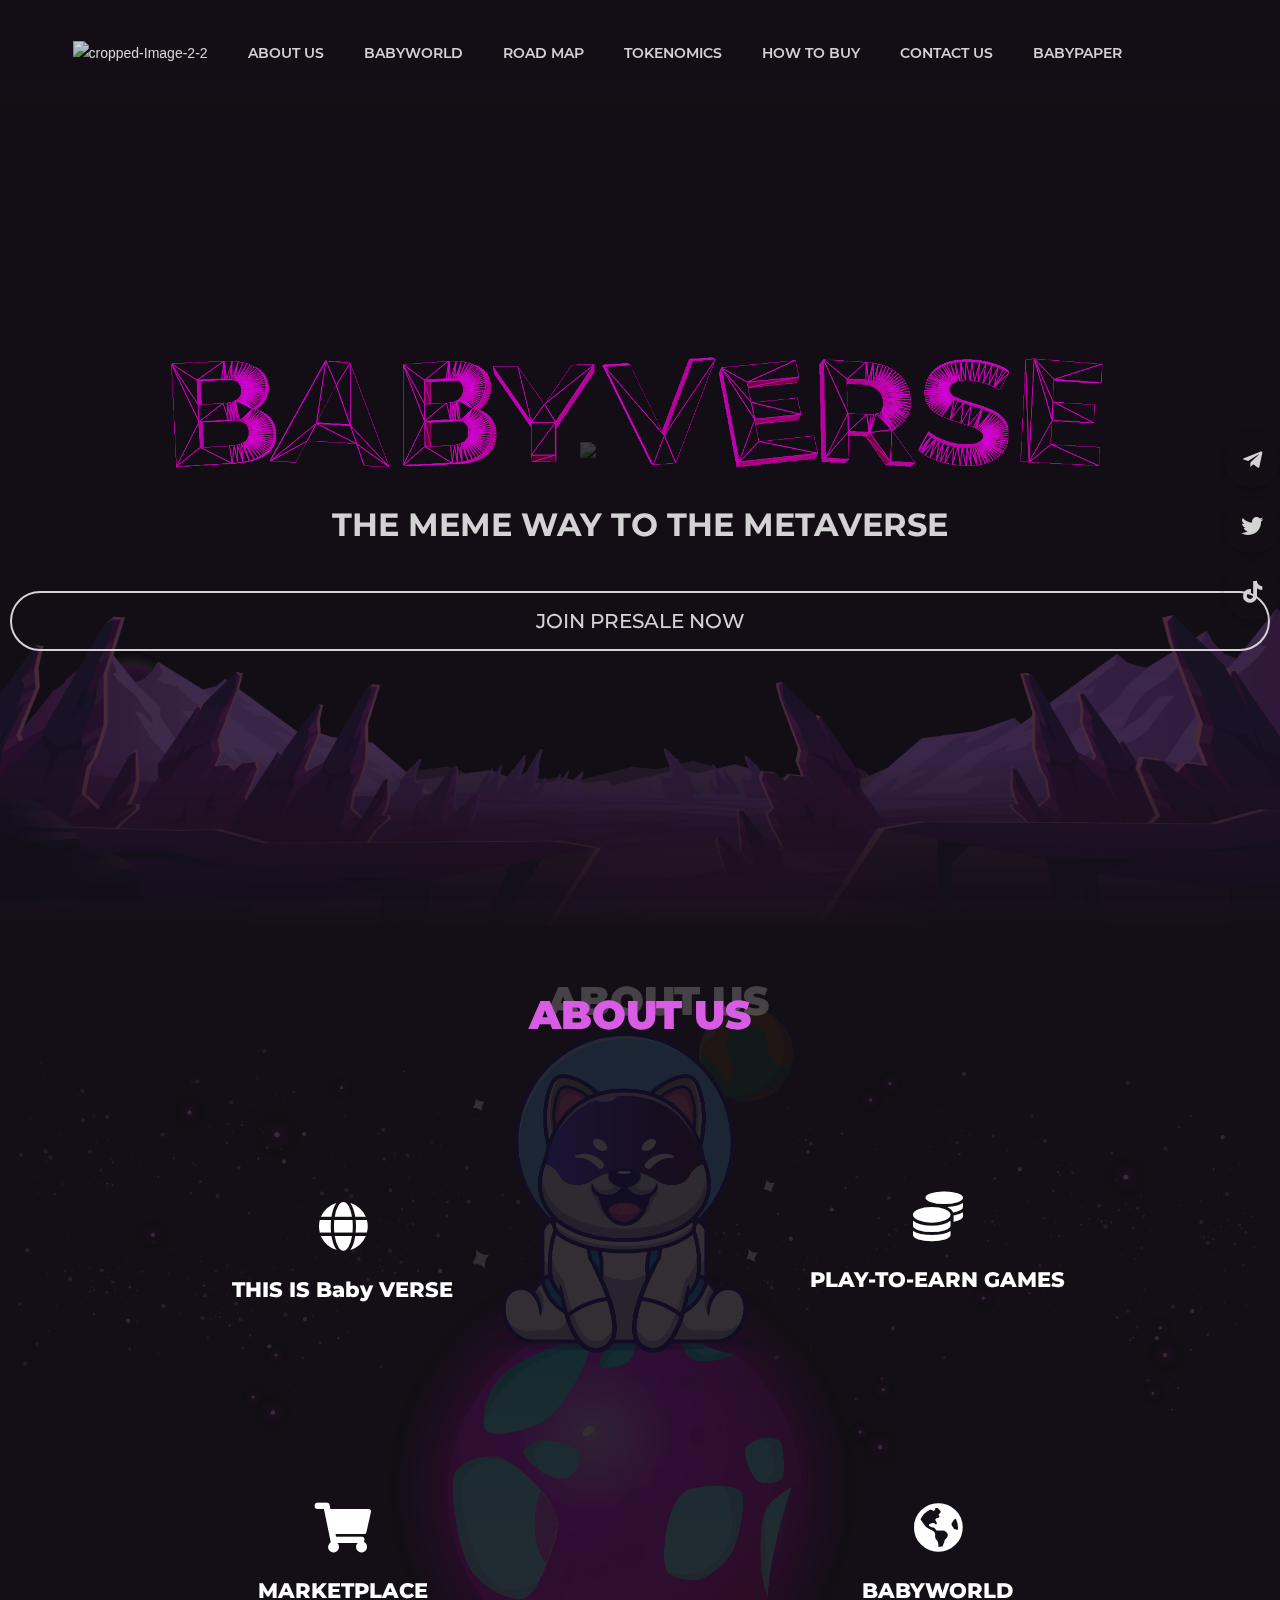
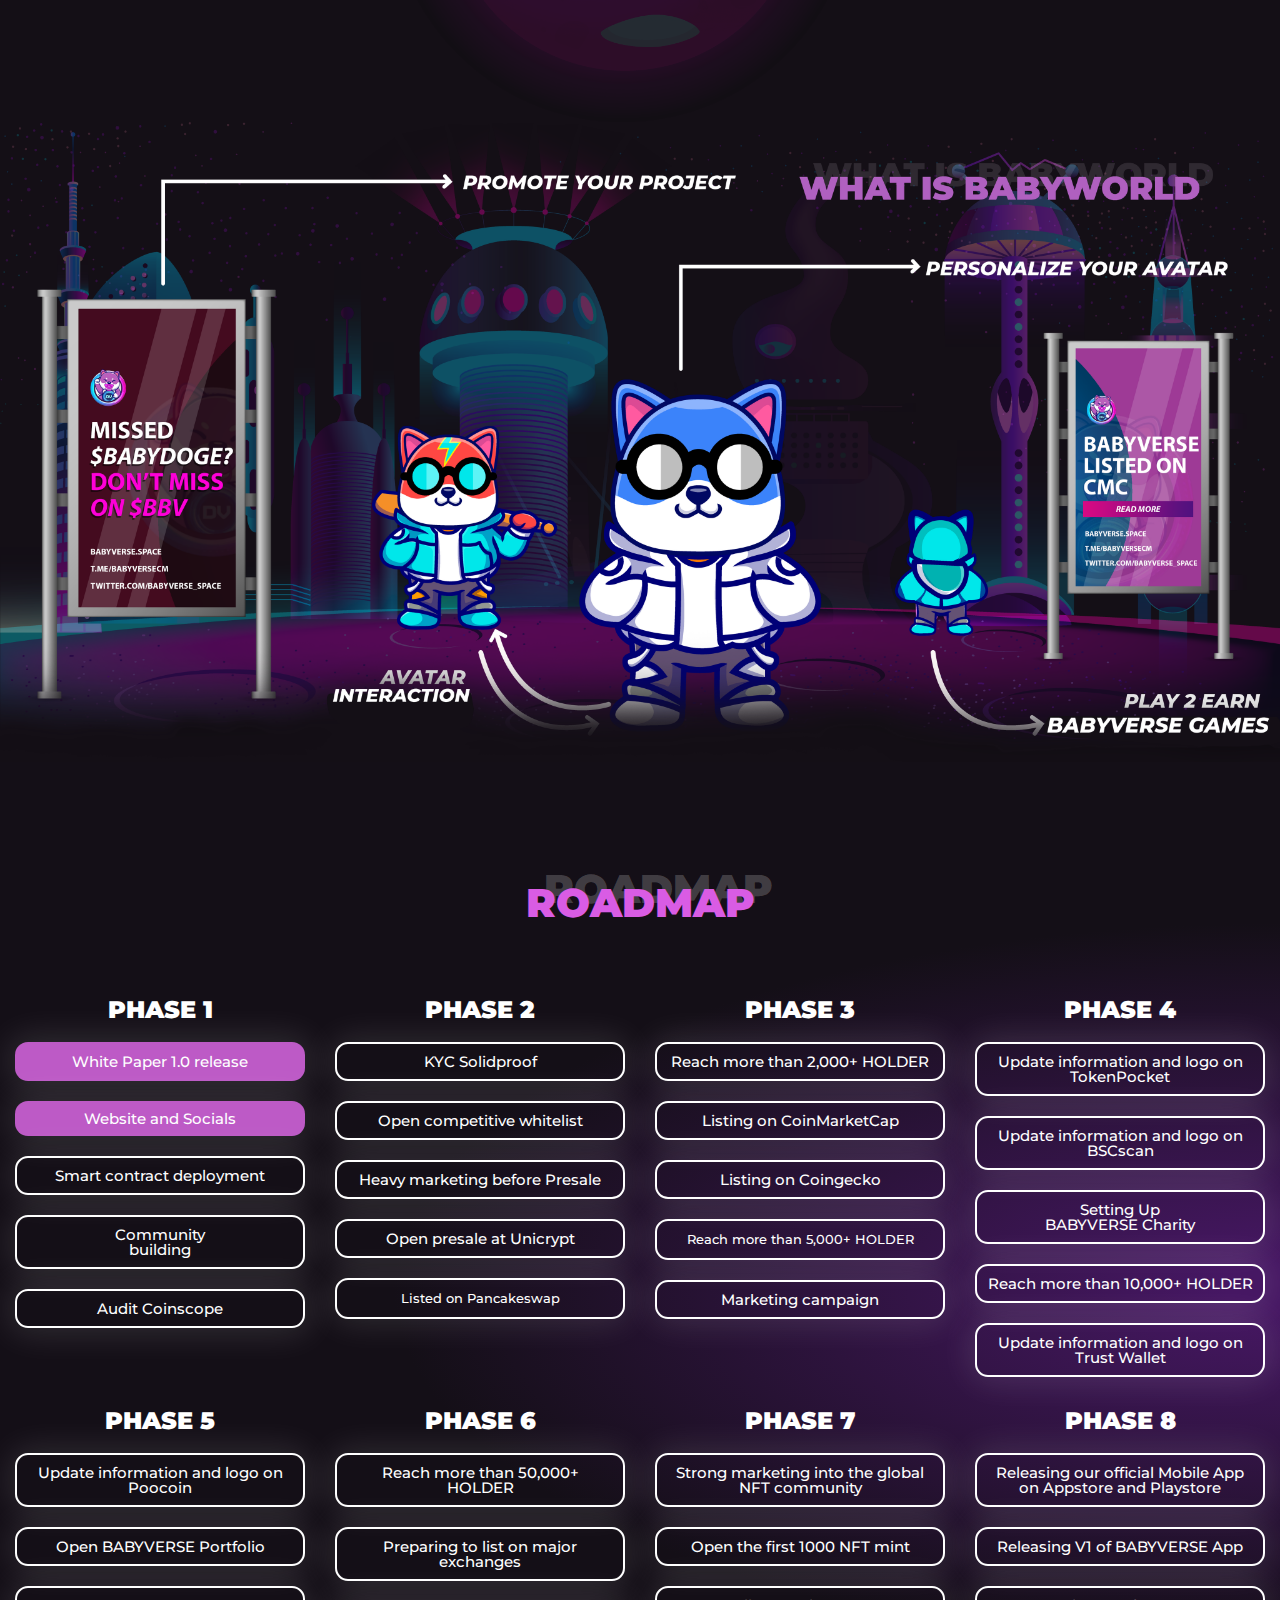
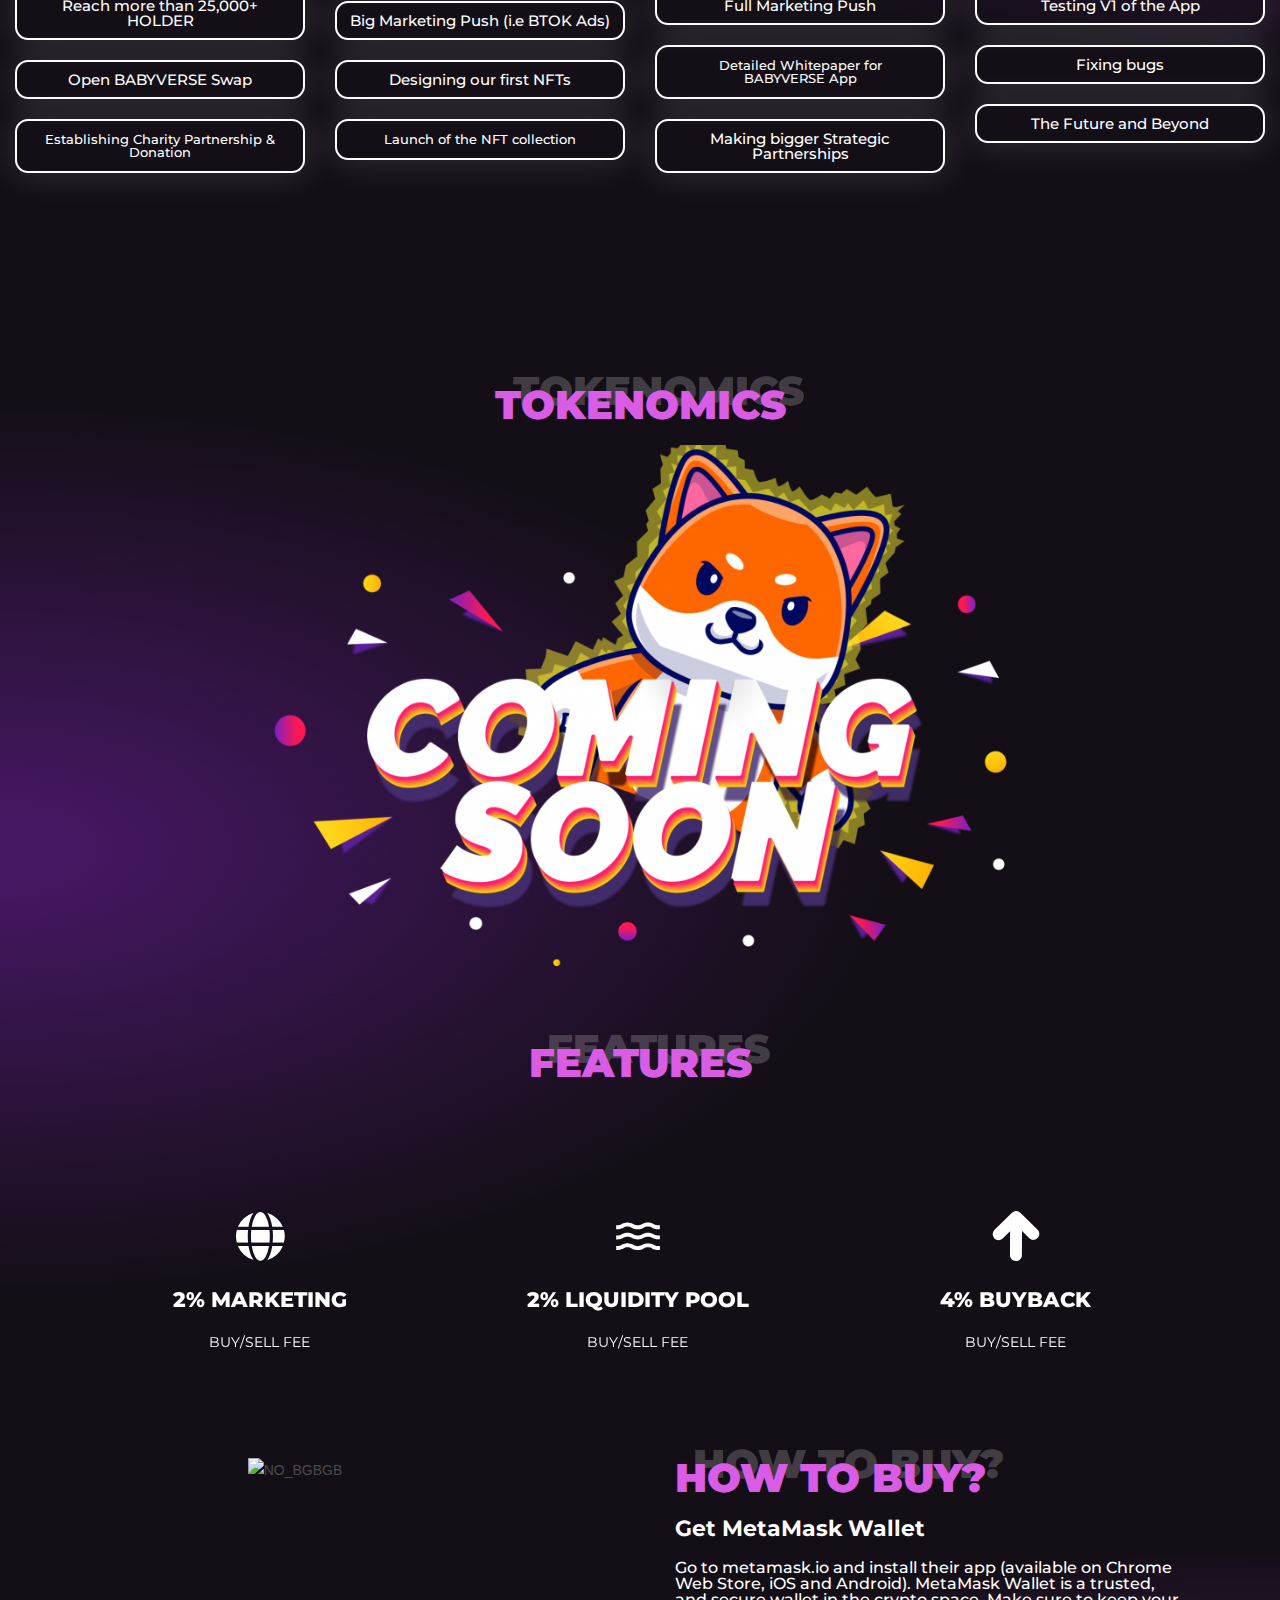
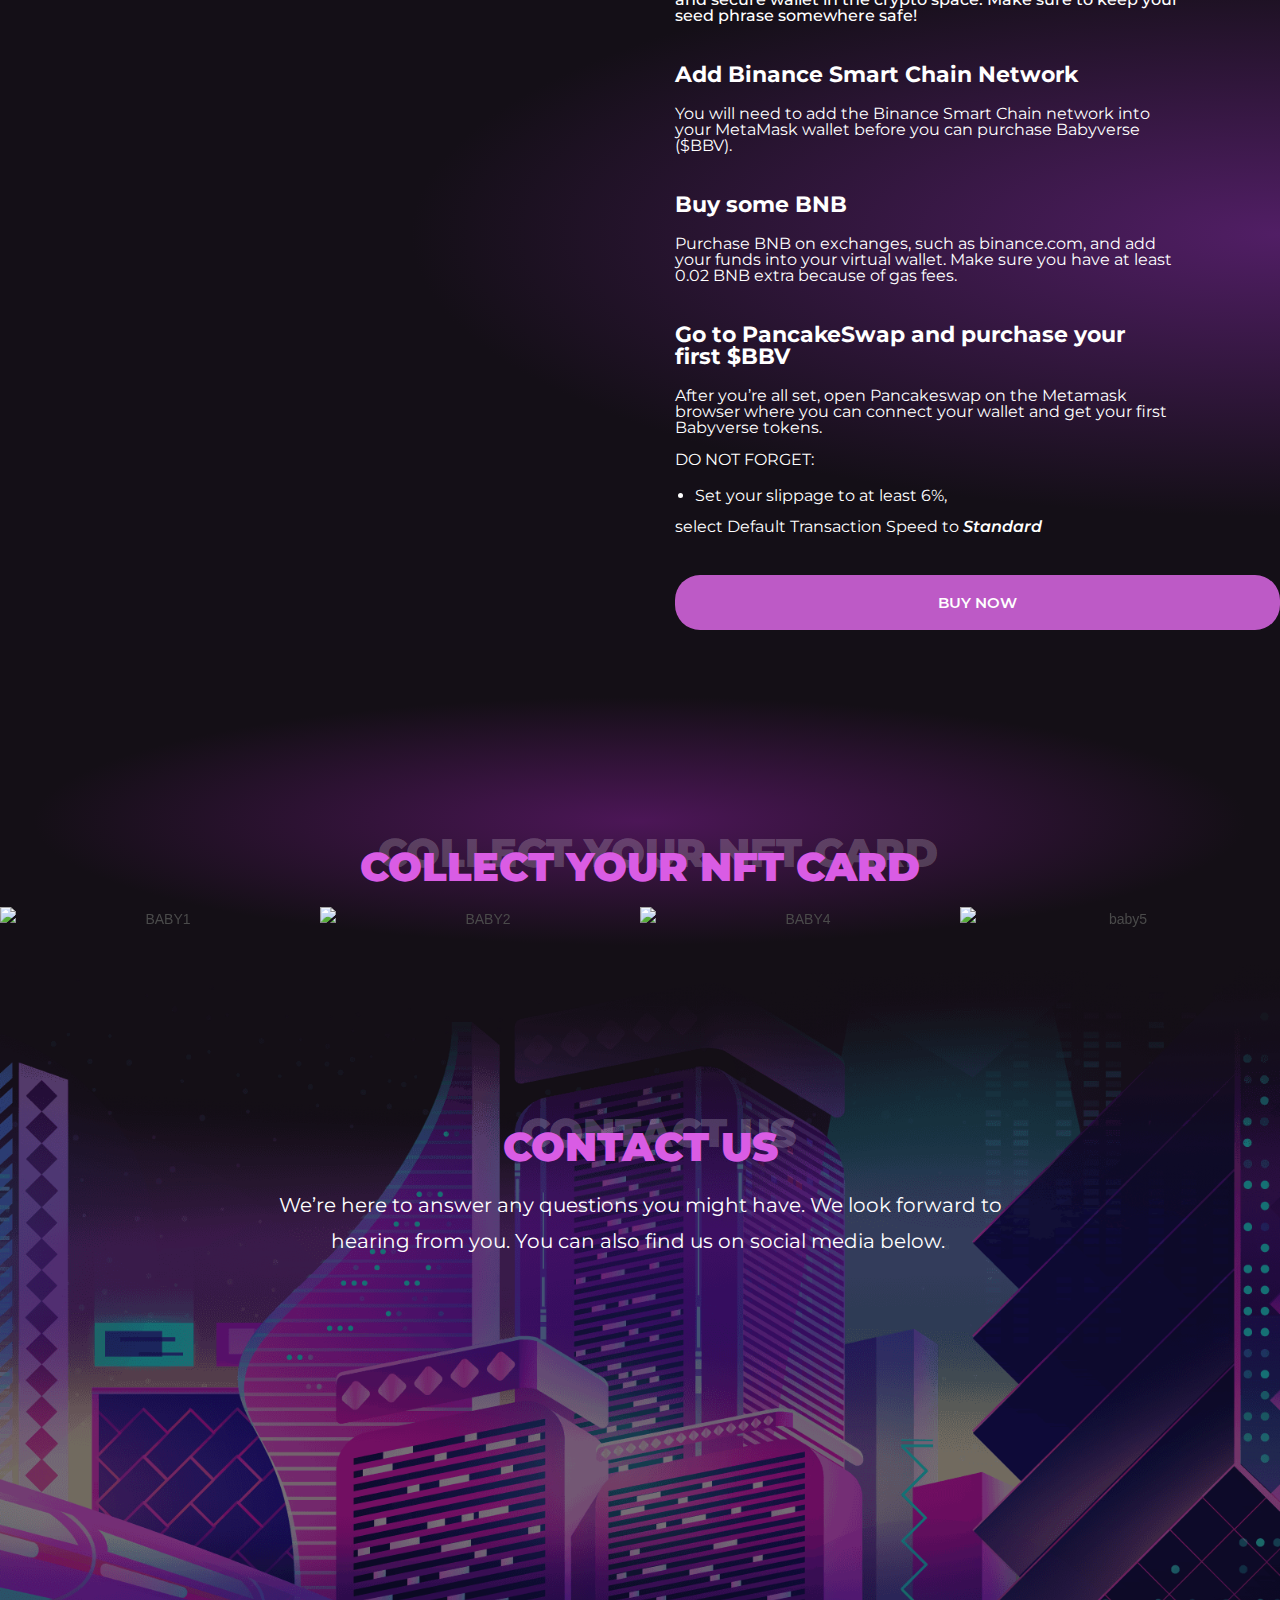
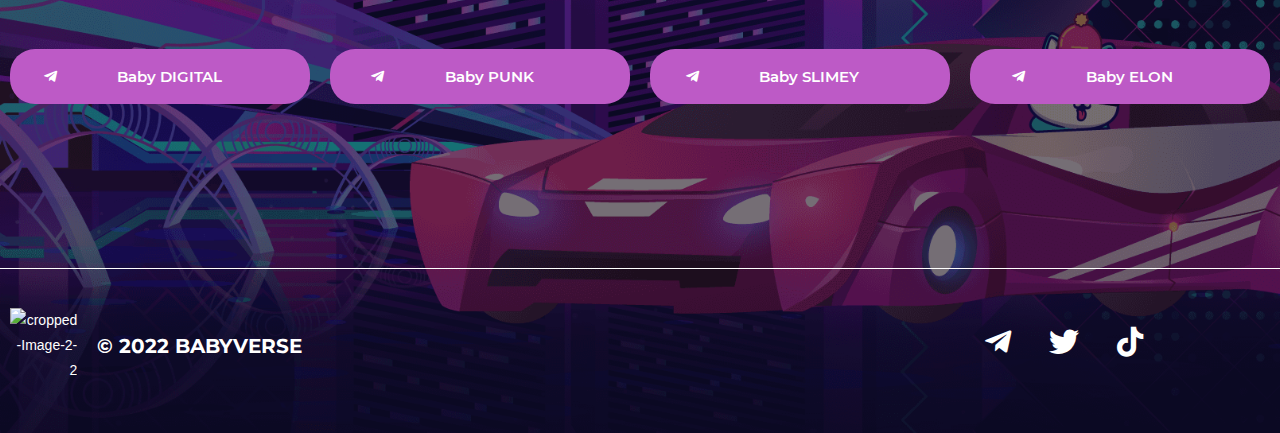
==== commit ded8cdd5: "update main content new" ====
--- a/index.html
+++ b/index.html
@@ -31,13 +31,13 @@
     <!-- / Google Analytics by MonsterInsights -->
     <script>
       window._wpemojiSettings = {
-        baseUrl: "https:\/\/s.w.org\/images\/core\/emoji\/13.1.0\/72x72\/",
-        ext: ".png",
-        svgUrl: "https:\/\/s.w.org\/images\/core\/emoji\/13.1.0\/svg\/",
-        svgExt: ".svg",
+        baseUrl: 'https:\/\/s.w.org\/images\/core\/emoji\/13.1.0\/72x72\/',
+        ext: '.png',
+        svgUrl: 'https:\/\/s.w.org\/images\/core\/emoji\/13.1.0\/svg\/',
+        svgExt: '.svg',
         source: {
           concatemoji:
-            "https:\/\/dogverse.io\/wp-includes\/js\/wp-emoji-release.min.js?ver=5.9.1",
+            'https:\/\/dogverse.io\/wp-includes\/js\/wp-emoji-release.min.js?ver=5.9.1',
         },
       };
       /*! This file is auto-generated */
@@ -45,8 +45,8 @@
         var n,
           r,
           o,
-          i = a.createElement("canvas"),
-          p = i.getContext && i.getContext("2d");
+          i = a.createElement('canvas'),
+          p = i.getContext && i.getContext('2d');
         function s(e, t) {
           var a = String.fromCharCode;
           p.clearRect(0, 0, i.width, i.height),
@@ -59,13 +59,13 @@
           );
         }
         function c(e) {
-          var t = a.createElement("script");
+          var t = a.createElement('script');
           (t.src = e),
-            (t.defer = t.type = "text/javascript"),
-            a.getElementsByTagName("head")[0].appendChild(t);
+            (t.defer = t.type = 'text/javascript'),
+            a.getElementsByTagName('head')[0].appendChild(t);
         }
         for (
-          o = Array("flag", "emoji"),
+          o = Array('flag', 'emoji'),
             t.supports = { everything: !0, everythingExceptFlag: !0 },
             r = 0;
           r < o.length;
@@ -74,9 +74,9 @@
           (t.supports[o[r]] = (function (e) {
             if (!p || !p.fillText) return !1;
             switch (
-              ((p.textBaseline = "top"), (p.font = "600 32px Arial"), e)
+              ((p.textBaseline = 'top'), (p.font = '600 32px Arial'), e)
             ) {
-              case "flag":
+              case 'flag':
                 return s(
                   [127987, 65039, 8205, 9895, 65039],
                   [127987, 65039, 8203, 9895, 65039]
@@ -97,7 +97,7 @@
                           56423, 8203, 56128, 56447,
                         ]
                       );
-              case "emoji":
+              case 'emoji':
                 return !s(
                   [10084, 65039, 8205, 55357, 56613],
                   [10084, 65039, 8203, 55357, 56613]
@@ -106,7 +106,7 @@
             return !1;
           })(o[r])),
             (t.supports.everything = t.supports.everything && t.supports[o[r]]),
-            "flag" !== o[r] &&
+            'flag' !== o[r] &&
               (t.supports.everythingExceptFlag =
                 t.supports.everythingExceptFlag && t.supports[o[r]]);
         (t.supports.everythingExceptFlag =
@@ -120,11 +120,11 @@
               t.readyCallback();
             }),
             a.addEventListener
-              ? (a.addEventListener("DOMContentLoaded", n, !1),
-                e.addEventListener("load", n, !1))
-              : (e.attachEvent("onload", n),
-                a.attachEvent("onreadystatechange", function () {
-                  "complete" === a.readyState && t.readyCallback();
+              ? (a.addEventListener('DOMContentLoaded', n, !1),
+                e.addEventListener('load', n, !1))
+              : (e.attachEvent('onload', n),
+                a.attachEvent('onreadystatechange', function () {
+                  'complete' === a.readyState && t.readyCallback();
                 })),
             (n = t.source || {}).concatemoji
               ? c(n.concatemoji)
@@ -394,14 +394,14 @@
           rgb(2, 3, 129) 0%,
           rgb(40, 116, 252) 100%
         );
-        --wp--preset--duotone--dark-grayscale: url("#wp-duotone-dark-grayscale");
-        --wp--preset--duotone--grayscale: url("#wp-duotone-grayscale");
-        --wp--preset--duotone--purple-yellow: url("#wp-duotone-purple-yellow");
-        --wp--preset--duotone--blue-red: url("#wp-duotone-blue-red");
-        --wp--preset--duotone--midnight: url("#wp-duotone-midnight");
-        --wp--preset--duotone--magenta-yellow: url("#wp-duotone-magenta-yellow");
-        --wp--preset--duotone--purple-green: url("#wp-duotone-purple-green");
-        --wp--preset--duotone--blue-orange: url("#wp-duotone-blue-orange");
+        --wp--preset--duotone--dark-grayscale: url('#wp-duotone-dark-grayscale');
+        --wp--preset--duotone--grayscale: url('#wp-duotone-grayscale');
+        --wp--preset--duotone--purple-yellow: url('#wp-duotone-purple-yellow');
+        --wp--preset--duotone--blue-red: url('#wp-duotone-blue-red');
+        --wp--preset--duotone--midnight: url('#wp-duotone-midnight');
+        --wp--preset--duotone--magenta-yellow: url('#wp-duotone-magenta-yellow');
+        --wp--preset--duotone--purple-green: url('#wp-duotone-purple-green');
+        --wp--preset--duotone--blue-orange: url('#wp-duotone-blue-orange');
         --wp--preset--font-size--small: 13px;
         --wp--preset--font-size--medium: 20px;
         --wp--preset--font-size--large: 36px;
@@ -709,25 +709,25 @@
         loadingScreen: 1,
         closeBtn: false,
         removeInOnLoad: false,
-        codeblock: "",
-        backgroundColor: "#140F16",
-        foregroundColor: "#000000",
-        backgroundImage: "",
+        codeblock: '',
+        backgroundColor: '#140F16',
+        foregroundColor: '#000000',
+        backgroundImage: '',
         additionalSeconds: 0,
-        pageEffect: "none",
-        backgroundRepeat: "repeat",
+        pageEffect: 'none',
+        backgroundRepeat: 'repeat',
         fullscreen: 0,
-        graphic: "logo",
+        graphic: 'logo',
         text: 0,
         lp_ls: {
           logo: {
             image:
-              "https:\/\/babyverse.io\/wp-content\/uploads\/2022\/01\/loadingscreen.png",
-            grayscale: "1",
-            blink: "1",
+              'https:\/\/babyverse.io\/wp-content\/uploads\/2022\/01\/loadingscreen.png',
+            grayscale: '1',
+            blink: '1',
           },
         },
-        screen_size: "all",
+        screen_size: 'all',
         screen_width: 0,
         deepSearch: 1,
         modifyDisplayRule: 0,
@@ -753,11 +753,11 @@
       function gtag() {
         dataLayer.push(arguments);
       }
-      gtag("set", "linker", { domains: ["babyverse.io"] });
-      gtag("js", new Date());
-      gtag("set", "developer_id.dZTNiMT", true);
-      gtag("config", "UA-217275464-1", { anonymize_ip: true });
-      gtag("config", "G-219Z87DPDK");
+      gtag('set', 'linker', { domains: ['babyverse.io'] });
+      gtag('js', new Date());
+      gtag('set', 'developer_id.dZTNiMT', true);
+      gtag('config', 'UA-217275464-1', { anonymize_ip: true });
+      gtag('config', 'G-219Z87DPDK');
     </script>
 
     <!-- End Google Analytics snippet added by Site Kit -->
@@ -865,7 +865,7 @@
       .sidr-class-menu-item-has-children.active
         > a
         > .sidr-class-dropdown-toggle,
-      input[type="checkbox"]:checked:before {
+      input[type='checkbox']:checked:before {
         color: #ffffff;
       }
       .single nav.post-navigation .nav-links .title .owp-icon use,
@@ -874,18 +874,18 @@
       body .contact-info-widget.big-icons .owp-icon use {
         stroke: #ffffff;
       }
-      input[type="button"],
-      input[type="reset"],
-      input[type="submit"],
-      button[type="submit"],
+      input[type='button'],
+      input[type='reset'],
+      input[type='submit'],
+      button[type='submit'],
       .button,
       #site-navigation-wrap .dropdown-menu > li.btn > a > span,
       .thumbnail:hover i,
       .post-quote-content,
       .omw-modal .omw-close-modal,
       body .contact-info-widget.big-icons li:hover i,
-      body div.wpforms-container-full .wpforms-form input[type="submit"],
-      body div.wpforms-container-full .wpforms-form button[type="submit"],
+      body div.wpforms-container-full .wpforms-form input[type='submit'],
+      body div.wpforms-container-full .wpforms-form button[type='submit'],
       body div.wpforms-container-full .wpforms-form .wpforms-page-button {
         background-color: #ffffff;
       }
@@ -910,7 +910,7 @@
       .blog-entry.large-entry .blog-entry-readmore a:hover {
         border-color: #ffffff;
       }
-      .oceanwp-newsletter-form-wrap input[type="email"]:focus {
+      .oceanwp-newsletter-form-wrap input[type='email']:focus {
         border-color: #ffffff;
       }
       .social-widget li.oceanwp-email a:hover {
@@ -922,7 +922,7 @@
       body .contact-info-widget.big-icons li:hover i {
         border-color: #ffffff;
       }
-      #footer-widgets .oceanwp-newsletter-form-wrap input[type="email"]:focus {
+      #footer-widgets .oceanwp-newsletter-form-wrap input[type='email']:focus {
         border-color: #ffffff;
       }
       blockquote,
@@ -932,20 +932,20 @@
       body .contact-info-widget.big-icons li:hover .owp-icon {
         border-color: #ffffff;
       }
-      input[type="button"]:hover,
-      input[type="reset"]:hover,
-      input[type="submit"]:hover,
-      button[type="submit"]:hover,
-      input[type="button"]:focus,
-      input[type="reset"]:focus,
-      input[type="submit"]:focus,
-      button[type="submit"]:focus,
+      input[type='button']:hover,
+      input[type='reset']:hover,
+      input[type='submit']:hover,
+      button[type='submit']:hover,
+      input[type='button']:focus,
+      input[type='reset']:focus,
+      input[type='submit']:focus,
+      button[type='submit']:focus,
       .button:hover,
       #site-navigation-wrap .dropdown-menu > li.btn > a:hover > span,
       .post-quote-author,
       .omw-modal .omw-close-modal:hover,
-      body div.wpforms-container-full .wpforms-form input[type="submit"]:hover,
-      body div.wpforms-container-full .wpforms-form button[type="submit"]:hover,
+      body div.wpforms-container-full .wpforms-form input[type='submit']:hover,
+      body div.wpforms-container-full .wpforms-form button[type='submit']:hover,
       body div.wpforms-container-full .wpforms-form .wpforms-page-button:hover {
         background-color: #bd5ac6;
       }
@@ -1277,7 +1277,7 @@
                       .elementor-widget-image a {
                         display: inline-block;
                       }
-                      .elementor-widget-image a img[src$=".svg"] {
+                      .elementor-widget-image a img[src$='.svg'] {
                         width: 48px;
                       }
                       .elementor-widget-image img {
@@ -1553,7 +1553,7 @@
                         line-height: 1;
                       }
                       .elementor-widget-heading
-                        .elementor-heading-title[class*="elementor-size-"]
+                        .elementor-heading-title[class*='elementor-size-']
                         > a {
                         color: inherit;
                         font-size: inherit;
@@ -2301,7 +2301,7 @@
                               >
                                 <span class="elementor-button-content-wrapper">
                                   <span class="elementor-button-text"
-                                    >CoinGecko Listing</span
+                                    >KYC Solidproof</span
                                   >
                                 </span>
                               </a>
@@ -2322,7 +2322,7 @@
                               >
                                 <span class="elementor-button-content-wrapper">
                                   <span class="elementor-button-text"
-                                    >CoinMarketCap Listing</span
+                                    >Open competitive whitelist</span
                                   >
                                 </span>
                               </a>
@@ -2343,7 +2343,7 @@
                               >
                                 <span class="elementor-button-content-wrapper">
                                   <span class="elementor-button-text"
-                                    >Secret Celebrity Reveal
+                                    >Heavy marketing before Presale
                                   </span>
                                 </span>
                               </a>
@@ -2364,7 +2364,7 @@
                               >
                                 <span class="elementor-button-content-wrapper">
                                   <span class="elementor-button-text"
-                                    >Third-party security audit</span
+                                    >Open presale at Unicrypt</span
                                   >
                                 </span>
                               </a>
@@ -2385,29 +2385,7 @@
                               >
                                 <span class="elementor-button-content-wrapper">
                                   <span class="elementor-button-text"
-                                    >Voluntary Donation for Community-Charity
-                                    Partnership</span
-                                  >
-                                </span>
-                              </a>
-                            </div>
-                          </div>
-                        </div>
-                        <div
-                          class="elementor-element elementor-element-e5b161b elementor-align-center elementor-widget elementor-widget-button"
-                          data-id="e5b161b"
-                          data-element_type="widget"
-                          data-widget_type="button.default"
-                        >
-                          <div class="elementor-widget-container">
-                            <div class="elementor-button-wrapper">
-                              <a
-                                class="elementor-button elementor-size-sm"
-                                role="button"
-                              >
-                                <span class="elementor-button-content-wrapper">
-                                  <span class="elementor-button-text"
-                                    >Preview of our first BabyWorld</span
+                                    >Listed on Pancakeswap</span
                                   >
                                 </span>
                               </a>
@@ -2452,7 +2430,7 @@
                               >
                                 <span class="elementor-button-content-wrapper">
                                   <span class="elementor-button-text"
-                                    >Expand the Core Team</span
+                                    >Reach more than 2,000+ HOLDER</span
                                   >
                                 </span>
                               </a>
@@ -2473,7 +2451,7 @@
                               >
                                 <span class="elementor-button-content-wrapper">
                                   <span class="elementor-button-text"
-                                    >Preview of our BabyVerse marketplace</span
+                                    >Listing on CoinMarketCap</span
                                   >
                                 </span>
                               </a>
@@ -2494,7 +2472,7 @@
                               >
                                 <span class="elementor-button-content-wrapper">
                                   <span class="elementor-button-text"
-                                    >Release of our NFT collection
+                                    >Listing on Coingecko
                                   </span>
                                 </span>
                               </a>
@@ -2515,8 +2493,7 @@
                               >
                                 <span class="elementor-button-content-wrapper">
                                   <span class="elementor-button-text"
-                                    >Collaboration with BabyeCoin, Shiba Inu,
-                                    Floki Inu, and Kishu Inu</span
+                                    >Reach more than 5,000+ HOLDER</span
                                   >
                                 </span>
                               </a>
@@ -2537,29 +2514,7 @@
                               >
                                 <span class="elementor-button-content-wrapper">
                                   <span class="elementor-button-text"
-                                    >HODLers become Creators!</span
-                                  >
-                                </span>
-                              </a>
-                            </div>
-                          </div>
-                        </div>
-                        <div
-                          class="elementor-element elementor-element-2e50dca elementor-align-center elementor-widget elementor-widget-button"
-                          data-id="2e50dca"
-                          data-element_type="widget"
-                          data-widget_type="button.default"
-                        >
-                          <div class="elementor-widget-container">
-                            <div class="elementor-button-wrapper">
-                              <a
-                                class="elementor-button elementor-size-sm"
-                                role="button"
-                              >
-                                <span class="elementor-button-content-wrapper">
-                                  <span class="elementor-button-text"
-                                    >The biggest Airdrop in the Meta
-                                    sphere!</span
+                                    >Marketing campaign</span
                                   >
                                 </span>
                               </a>
@@ -2604,7 +2559,8 @@
                               >
                                 <span class="elementor-button-content-wrapper">
                                   <span class="elementor-button-text"
-                                    >Release of our BabyVerse marketplace</span
+                                    >Update information and logo on
+                                    TokenPocket</span
                                   >
                                 </span>
                               </a>
@@ -2625,7 +2581,8 @@
                               >
                                 <span class="elementor-button-content-wrapper">
                                   <span class="elementor-button-text"
-                                    >Development of the BabySwap</span
+                                    >Update information and logo on
+                                    BSCscan</span
                                   >
                                 </span>
                               </a>
@@ -2646,8 +2603,7 @@
                               >
                                 <span class="elementor-button-content-wrapper">
                                   <span class="elementor-button-text"
-                                    >Our website now accepts crypto credit
-                                    cards</span
+                                    >Setting Up BABYVERSE Charity</span
                                   >
                                 </span>
                               </a>
@@ -2668,8 +2624,7 @@
                               >
                                 <span class="elementor-button-content-wrapper">
                                   <span class="elementor-button-text"
-                                    >Day-One HODLers reap 999 Baby Unicorn
-                                    NFTs</span
+                                    >Reach more than 10,000+ HOLDER</span
                                   >
                                 </span>
                               </a>
@@ -2690,29 +2645,8 @@
                               >
                                 <span class="elementor-button-content-wrapper">
                                   <span class="elementor-button-text"
-                                    >BabyWorld land is available for
-                                    purchase</span
-                                  >
-                                </span>
-                              </a>
-                            </div>
-                          </div>
-                        </div>
-                        <div
-                          class="elementor-element elementor-element-930bf06 elementor-align-center elementor-widget elementor-widget-button"
-                          data-id="930bf06"
-                          data-element_type="widget"
-                          data-widget_type="button.default"
-                        >
-                          <div class="elementor-widget-container">
-                            <div class="elementor-button-wrapper">
-                              <a
-                                class="elementor-button elementor-size-sm"
-                                role="button"
-                              >
-                                <span class="elementor-button-content-wrapper">
-                                  <span class="elementor-button-text"
-                                    >Add personal NFT avatar in BabyWorld</span
+                                    >Update information and logo on Trust
+                                    Wallet</span
                                   >
                                 </span>
                               </a>
@@ -2760,7 +2694,8 @@
                               >
                                 <span class="elementor-button-content-wrapper">
                                   <span class="elementor-button-text"
-                                    >CoinGecko Listing</span
+                                    >Update information and logo on
+                                    Poocoin</span
                                   >
                                 </span>
                               </a>
@@ -2781,7 +2716,7 @@
                               >
                                 <span class="elementor-button-content-wrapper">
                                   <span class="elementor-button-text"
-                                    >CoinMarketCap Listing</span
+                                    >Open BABYVERSE Portfolio</span
                                   >
                                 </span>
                               </a>
@@ -2802,7 +2737,7 @@
                               >
                                 <span class="elementor-button-content-wrapper">
                                   <span class="elementor-button-text"
-                                    >Secret Celebrity Reveal
+                                    >Reach more than 25,000+ HOLDER
                                   </span>
                                 </span>
                               </a>
@@ -2823,7 +2758,7 @@
                               >
                                 <span class="elementor-button-content-wrapper">
                                   <span class="elementor-button-text"
-                                    >Third-party security audit</span
+                                    >Open BABYVERSE Swap</span
                                   >
                                 </span>
                               </a>
@@ -2844,29 +2779,8 @@
                               >
                                 <span class="elementor-button-content-wrapper">
                                   <span class="elementor-button-text"
-                                    >Voluntary Donation for Community-Charity
-                                    Partnership</span
-                                  >
-                                </span>
-                              </a>
-                            </div>
-                          </div>
-                        </div>
-                        <div
-                          class="elementor-element elementor-element-e5b161b elementor-align-center elementor-widget elementor-widget-button"
-                          data-id="e5b161b"
-                          data-element_type="widget"
-                          data-widget_type="button.default"
-                        >
-                          <div class="elementor-widget-container">
-                            <div class="elementor-button-wrapper">
-                              <a
-                                class="elementor-button elementor-size-sm"
-                                role="button"
-                              >
-                                <span class="elementor-button-content-wrapper">
-                                  <span class="elementor-button-text"
-                                    >Preview of our first BabyWorld</span
+                                    >Establishing Charity Partnership &
+                                    Donation</span
                                   >
                                 </span>
                               </a>
@@ -2911,7 +2825,7 @@
                               >
                                 <span class="elementor-button-content-wrapper">
                                   <span class="elementor-button-text"
-                                    >CoinGecko Listing</span
+                                    >Reach more than 50,000+ HOLDER</span
                                   >
                                 </span>
                               </a>
@@ -2932,7 +2846,7 @@
                               >
                                 <span class="elementor-button-content-wrapper">
                                   <span class="elementor-button-text"
-                                    >CoinMarketCap Listing</span
+                                    >Preparing to list on major exchanges</span
                                   >
                                 </span>
                               </a>
@@ -2953,7 +2867,7 @@
                               >
                                 <span class="elementor-button-content-wrapper">
                                   <span class="elementor-button-text"
-                                    >Secret Celebrity Reveal
+                                    >Big Marketing Push (i.e BTOK Ads)
                                   </span>
                                 </span>
                               </a>
@@ -2974,7 +2888,7 @@
                               >
                                 <span class="elementor-button-content-wrapper">
                                   <span class="elementor-button-text"
-                                    >Third-party security audit</span
+                                    >Designing our first NFTs</span
                                   >
                                 </span>
                               </a>
@@ -2995,29 +2909,7 @@
                               >
                                 <span class="elementor-button-content-wrapper">
                                   <span class="elementor-button-text"
-                                    >Voluntary Donation for Community-Charity
-                                    Partnership</span
-                                  >
-                                </span>
-                              </a>
-                            </div>
-                          </div>
-                        </div>
-                        <div
-                          class="elementor-element elementor-element-e5b161b elementor-align-center elementor-widget elementor-widget-button"
-                          data-id="e5b161b"
-                          data-element_type="widget"
-                          data-widget_type="button.default"
-                        >
-                          <div class="elementor-widget-container">
-                            <div class="elementor-button-wrapper">
-                              <a
-                                class="elementor-button elementor-size-sm"
-                                role="button"
-                              >
-                                <span class="elementor-button-content-wrapper">
-                                  <span class="elementor-button-text"
-                                    >Preview of our first BabyWorld</span
+                                    >Launch of the NFT collection</span
                                   >
                                 </span>
                               </a>
@@ -3062,7 +2954,8 @@
                               >
                                 <span class="elementor-button-content-wrapper">
                                   <span class="elementor-button-text"
-                                    >Expand the Core Team</span
+                                    >Strong marketing into the global NFT
+                                    community</span
                                   >
                                 </span>
                               </a>
@@ -3083,7 +2976,7 @@
                               >
                                 <span class="elementor-button-content-wrapper">
                                   <span class="elementor-button-text"
-                                    >Preview of our BabyVerse marketplace</span
+                                    >Open the first 1000 NFT mint</span
                                   >
                                 </span>
                               </a>
@@ -3104,7 +2997,7 @@
                               >
                                 <span class="elementor-button-content-wrapper">
                                   <span class="elementor-button-text"
-                                    >Release of our NFT collection
+                                    >Full Marketing Push
                                   </span>
                                 </span>
                               </a>
@@ -3125,8 +3018,7 @@
                               >
                                 <span class="elementor-button-content-wrapper">
                                   <span class="elementor-button-text"
-                                    >Collaboration with BabyeCoin, Shiba Inu,
-                                    Floki Inu, and Kishu Inu</span
+                                    >Detailed Whitepaper for BABYVERSE App</span
                                   >
                                 </span>
                               </a>
@@ -3147,29 +3039,7 @@
                               >
                                 <span class="elementor-button-content-wrapper">
                                   <span class="elementor-button-text"
-                                    >HODLers become Creators!</span
-                                  >
-                                </span>
-                              </a>
-                            </div>
-                          </div>
-                        </div>
-                        <div
-                          class="elementor-element elementor-element-2e50dca elementor-align-center elementor-widget elementor-widget-button"
-                          data-id="2e50dca"
-                          data-element_type="widget"
-                          data-widget_type="button.default"
-                        >
-                          <div class="elementor-widget-container">
-                            <div class="elementor-button-wrapper">
-                              <a
-                                class="elementor-button elementor-size-sm"
-                                role="button"
-                              >
-                                <span class="elementor-button-content-wrapper">
-                                  <span class="elementor-button-text"
-                                    >The biggest Airdrop in the Meta
-                                    sphere!</span
+                                    >Making bigger Strategic Partnerships</span
                                   >
                                 </span>
                               </a>
@@ -3214,7 +3084,8 @@
                               >
                                 <span class="elementor-button-content-wrapper">
                                   <span class="elementor-button-text"
-                                    >Release of our BabyVerse marketplace</span
+                                    >Releasing our official Mobile App on
+                                    Appstore and Playstore</span
                                   >
                                 </span>
                               </a>
@@ -3235,7 +3106,7 @@
                               >
                                 <span class="elementor-button-content-wrapper">
                                   <span class="elementor-button-text"
-                                    >Development of the BabySwap</span
+                                    >Releasing V1 of BABYVERSE App</span
                                   >
                                 </span>
                               </a>
@@ -3256,8 +3127,7 @@
                               >
                                 <span class="elementor-button-content-wrapper">
                                   <span class="elementor-button-text"
-                                    >Our website now accepts crypto credit
-                                    cards</span
+                                    >Testing V1 of the App</span
                                   >
                                 </span>
                               </a>
@@ -3278,8 +3148,7 @@
                               >
                                 <span class="elementor-button-content-wrapper">
                                   <span class="elementor-button-text"
-                                    >Day-One HODLers reap 999 Baby Unicorn
-                                    NFTs</span
+                                    >Fixing bugs</span
                                   >
                                 </span>
                               </a>
@@ -3300,29 +3169,7 @@
                               >
                                 <span class="elementor-button-content-wrapper">
                                   <span class="elementor-button-text"
-                                    >BabyWorld land is available for
-                                    purchase</span
-                                  >
-                                </span>
-                              </a>
-                            </div>
-                          </div>
-                        </div>
-                        <div
-                          class="elementor-element elementor-element-930bf06 elementor-align-center elementor-widget elementor-widget-button"
-                          data-id="930bf06"
-                          data-element_type="widget"
-                          data-widget_type="button.default"
-                        >
-                          <div class="elementor-widget-container">
-                            <div class="elementor-button-wrapper">
-                              <a
-                                class="elementor-button elementor-size-sm"
-                                role="button"
-                              >
-                                <span class="elementor-button-content-wrapper">
-                                  <span class="elementor-button-text"
-                                    >Add personal NFT avatar in BabyWorld</span
+                                    >The Future and Beyond</span
                                   >
                                 </span>
                               </a>
@@ -4900,7 +4747,7 @@
                       .elementor-widget-divider--view-line_text
                         .elementor-divider-separator:before {
                         display: block;
-                        content: "";
+                        content: '';
                         border-bottom: 0;
                         -webkit-box-flex: 1;
                         -ms-flex-positive: 1;
@@ -4958,7 +4805,7 @@
                         .elementor-divider-separator:after,
                       .elementor-widget-divider--separator-type-pattern:not(.elementor-widget-divider--view-line)
                         .elementor-divider-separator:before,
-                      .elementor-widget-divider--separator-type-pattern:not([class*="elementor-widget-divider--view"])
+                      .elementor-widget-divider--separator-type-pattern:not([class*='elementor-widget-divider--view'])
                         .elementor-divider-separator {
                         width: 100%;
                         min-height: var(--divider-pattern-height);
@@ -5162,54 +5009,54 @@
     />
     <script id="buttonizer_frontend_javascript-js-extra">
       var buttonizer_data = {
-        plugin: "buttonizer",
-        status: "success",
+        plugin: 'buttonizer',
+        status: 'success',
         result: [
           {
             data: {
-              name: "New group",
+              name: 'New group',
               show_mobile: true,
               show_desktop: true,
-              id: "7f53a856-8481-4ea2-bbf6-43eb3d5d95ce",
-              vertical: "bottom: 30%;",
-              horizontal: "right: 0%;",
+              id: '7f53a856-8481-4ea2-bbf6-43eb3d5d95ce',
+              vertical: 'bottom: 30%;',
+              horizontal: 'right: 0%;',
               is_menu: false,
             },
             buttons: [
               {
-                name: "tiktok",
+                name: 'tiktok',
                 show_mobile: true,
                 show_desktop: true,
-                id: "6b019f26-bb94-4a38-a4c8-09496c9e9e8d",
-                action: "#1e1e1e",
-                background_color: "rgba(72, 164, 220, 0)",
-                icon: "fab fa-tiktok",
+                id: '6b019f26-bb94-4a38-a4c8-09496c9e9e8d',
+                action: '#1e1e1e',
+                background_color: 'rgba(72, 164, 220, 0)',
+                icon: 'fab fa-tiktok',
                 icon_size: 22,
                 icon_image_size: 22,
-                action_new_tab: "_blank",
+                action_new_tab: '_blank',
               },
               {
-                name: "Twitter",
+                name: 'Twitter',
                 show_mobile: true,
                 show_desktop: true,
-                id: "ac193cea-5058-476c-a505-e20ec09ccb12",
-                action: "https:\/\/twitter.com\/babyverse_space",
-                icon: "fab fa-twitter",
-                background_color: "rgba(90, 171, 221, 0)",
+                id: 'ac193cea-5058-476c-a505-e20ec09ccb12',
+                action: 'https:\/\/twitter.com\/babyverse_space',
+                icon: 'fab fa-twitter',
+                background_color: 'rgba(90, 171, 221, 0)',
                 icon_size: 22,
                 icon_image_size: 22,
-                action_new_tab: "_blank",
+                action_new_tab: '_blank',
               },
               {
-                name: "New button",
+                name: 'New button',
                 show_mobile: true,
                 show_desktop: true,
-                id: "8d9600a0-f561-49a8-8b60-cf217ec6ae7f",
-                background_color: "rgba(72, 164, 220, 0)",
-                label_background_color: "rgba(78, 76, 76, 0)",
-                icon: "fab fa-telegram-plane",
-                action: "https:\/\/t.me\/babyverse_space",
-                action_new_tab: "_blank",
+                id: '8d9600a0-f561-49a8-8b60-cf217ec6ae7f',
+                background_color: 'rgba(72, 164, 220, 0)',
+                label_background_color: 'rgba(78, 76, 76, 0)',
+                icon: 'fab fa-telegram-plane',
+                action: 'https:\/\/t.me\/babyverse_space',
+                action_new_tab: '_blank',
                 icon_size: 22,
                 icon_image_size: 22,
               },
@@ -5217,21 +5064,21 @@
           },
         ],
         warning: [],
-        premium: "",
+        premium: '',
       };
       var buttonizer_ajax = {
-        ajaxurl: "https:\/\/babyverse.io\/wp-admin\/admin-ajax.php",
-        version: "2.6.2",
+        ajaxurl: 'https:\/\/babyverse.io\/wp-admin\/admin-ajax.php',
+        version: '2.6.2',
         buttonizer_path:
-          "https:\/\/babyverse.io\/wp-content\/plugins\/buttonizer-multifunctional-button",
+          'https:\/\/babyverse.io\/wp-content\/plugins\/buttonizer-multifunctional-button',
         buttonizer_assets:
-          "https:\/\/babyverse.io\/wp-content\/plugins\/buttonizer-multifunctional-button\/assets\/",
-        base_url: "https:\/\/babyverse.io",
+          'https:\/\/babyverse.io\/wp-content\/plugins\/buttonizer-multifunctional-button\/assets\/',
+        base_url: 'https:\/\/babyverse.io',
         current: [],
-        in_preview: "",
-        is_admin: "",
-        cache: "e49d874588e8ddebbe5c3388aeeea79a",
-        enable_ga_clicks: "1",
+        in_preview: '',
+        is_admin: '',
+        cache: 'e49d874588e8ddebbe5c3388aeeea79a',
+        enable_ga_clicks: '1',
       };
     </script>
     <script
@@ -5260,18 +5107,18 @@
     ></script>
     <script id="oceanwp-main-js-extra">
       var oceanwpLocalize = {
-        nonce: "866eb42ff9",
-        isRTL: "",
-        menuSearchStyle: "drop_down",
-        mobileMenuSearchStyle: "disabled",
+        nonce: '866eb42ff9',
+        isRTL: '',
+        menuSearchStyle: 'drop_down',
+        mobileMenuSearchStyle: 'disabled',
         sidrSource: null,
-        sidrDisplace: "1",
-        sidrSide: "left",
-        sidrDropdownTarget: "link",
-        verticalHeaderTarget: "link",
+        sidrDisplace: '1',
+        sidrSide: 'left',
+        sidrDropdownTarget: 'link',
+        verticalHeaderTarget: 'link',
         customSelects:
-          ".woocommerce-ordering .orderby, #dropdown_product_cat, .widget_categories select, .widget_archive select, .single-product .variations_form .variations select",
-        ajax_url: "https:\/\/babyverse.io\/wp-admin\/admin-ajax.php",
+          '.woocommerce-ordering .orderby, #dropdown_product_cat, .widget_categories select, .widget_archive select, .single-product .variations_form .variations select',
+        ajax_url: 'https:\/\/babyverse.io\/wp-admin\/admin-ajax.php',
       };
     </script>
     <script
@@ -5302,38 +5149,38 @@
     ></script>
     <script id="elementor-pro-frontend-js-before">
       var ElementorProFrontendConfig = {
-        ajaxurl: "https:\/\/babyverse.io\/wp-admin\/admin-ajax.php",
-        nonce: "52c2fd389f",
+        ajaxurl: 'https:\/\/babyverse.io\/wp-admin\/admin-ajax.php',
+        nonce: '52c2fd389f',
         urls: {
           assets:
-            "https:\/\/babyverse.io\/wp-content\/plugins\/elementor-pro\/assets\/",
-          rest: "https:\/\/babyverse.io\/wp-json\/",
+            'https:\/\/babyverse.io\/wp-content\/plugins\/elementor-pro\/assets\/',
+          rest: 'https:\/\/babyverse.io\/wp-json\/',
         },
-        i18n: { toc_no_headings_found: "No headings were found on this page." },
+        i18n: { toc_no_headings_found: 'No headings were found on this page.' },
         shareButtonsNetworks: {
-          facebook: { title: "Facebook", has_counter: true },
-          twitter: { title: "Twitter" },
-          linkedin: { title: "LinkedIn", has_counter: true },
-          pinterest: { title: "Pinterest", has_counter: true },
-          reddit: { title: "Reddit", has_counter: true },
-          vk: { title: "VK", has_counter: true },
-          odnoklassniki: { title: "OK", has_counter: true },
-          tumblr: { title: "Tumblr" },
-          digg: { title: "Digg" },
-          skype: { title: "Skype" },
-          stumbleupon: { title: "StumbleUpon", has_counter: true },
-          mix: { title: "Mix" },
-          telegram: { title: "Telegram" },
-          pocket: { title: "Pocket", has_counter: true },
-          xing: { title: "XING", has_counter: true },
-          whatsapp: { title: "WhatsApp" },
-          email: { title: "Email" },
-          print: { title: "Print" },
+          facebook: { title: 'Facebook', has_counter: true },
+          twitter: { title: 'Twitter' },
+          linkedin: { title: 'LinkedIn', has_counter: true },
+          pinterest: { title: 'Pinterest', has_counter: true },
+          reddit: { title: 'Reddit', has_counter: true },
+          vk: { title: 'VK', has_counter: true },
+          odnoklassniki: { title: 'OK', has_counter: true },
+          tumblr: { title: 'Tumblr' },
+          digg: { title: 'Digg' },
+          skype: { title: 'Skype' },
+          stumbleupon: { title: 'StumbleUpon', has_counter: true },
+          mix: { title: 'Mix' },
+          telegram: { title: 'Telegram' },
+          pocket: { title: 'Pocket', has_counter: true },
+          xing: { title: 'XING', has_counter: true },
+          whatsapp: { title: 'WhatsApp' },
+          email: { title: 'Email' },
+          print: { title: 'Print' },
         },
-        facebook_sdk: { lang: "en_US", app_id: "" },
+        facebook_sdk: { lang: 'en_US', app_id: '' },
         lottie: {
           defaultAnimationUrl:
-            "https:\/\/babyverse.io\/wp-content\/plugins\/elementor-pro\/modules\/lottie\/assets\/animations\/default.json",
+            'https:\/\/babyverse.io\/wp-content\/plugins\/elementor-pro\/modules\/lottie\/assets\/animations\/default.json',
         },
       };
     </script>
@@ -5357,68 +5204,68 @@
           isScriptDebug: false,
         },
         i18n: {
-          shareOnFacebook: "Share on Facebook",
-          shareOnTwitter: "Share on Twitter",
-          pinIt: "Pin it",
-          download: "Download",
-          downloadImage: "Download image",
-          fullscreen: "Fullscreen",
-          zoom: "Zoom",
-          share: "Share",
-          playVideo: "Play Video",
-          previous: "Previous",
-          next: "Next",
-          close: "Close",
+          shareOnFacebook: 'Share on Facebook',
+          shareOnTwitter: 'Share on Twitter',
+          pinIt: 'Pin it',
+          download: 'Download',
+          downloadImage: 'Download image',
+          fullscreen: 'Fullscreen',
+          zoom: 'Zoom',
+          share: 'Share',
+          playVideo: 'Play Video',
+          previous: 'Previous',
+          next: 'Next',
+          close: 'Close',
         },
         is_rtl: false,
         breakpoints: { xs: 0, sm: 480, md: 768, lg: 1025, xl: 1440, xxl: 1600 },
         responsive: {
           breakpoints: {
             mobile: {
-              label: "Mobile",
+              label: 'Mobile',
               value: 767,
               default_value: 767,
-              direction: "max",
+              direction: 'max',
               is_enabled: true,
             },
             mobile_extra: {
-              label: "Mobile Extra",
+              label: 'Mobile Extra',
               value: 880,
               default_value: 880,
-              direction: "max",
+              direction: 'max',
               is_enabled: false,
             },
             tablet: {
-              label: "Tablet",
+              label: 'Tablet',
               value: 1024,
               default_value: 1024,
-              direction: "max",
+              direction: 'max',
               is_enabled: true,
             },
             tablet_extra: {
-              label: "Tablet Extra",
+              label: 'Tablet Extra',
               value: 1200,
               default_value: 1200,
-              direction: "max",
+              direction: 'max',
               is_enabled: false,
             },
             laptop: {
-              label: "Laptop",
+              label: 'Laptop',
               value: 1366,
               default_value: 1366,
-              direction: "max",
+              direction: 'max',
               is_enabled: false,
             },
             widescreen: {
-              label: "Widescreen",
+              label: 'Widescreen',
               value: 2400,
               default_value: 2400,
-              direction: "min",
+              direction: 'min',
               is_enabled: false,
             },
           },
         },
-        version: "3.5.5",
+        version: '3.5.5',
         is_static: false,
         experimentalFeatures: {
           e_dom_optimization: true,
@@ -5429,32 +5276,32 @@
           additional_custom_breakpoints: true,
           e_hidden_wordpress_widgets: true,
           theme_builder_v2: true,
-          "landing-pages": true,
-          "elements-color-picker": true,
-          "favorite-widgets": true,
-          "admin-top-bar": true,
-          "form-submissions": true,
+          'landing-pages': true,
+          'elements-color-picker': true,
+          'favorite-widgets': true,
+          'admin-top-bar': true,
+          'form-submissions': true,
         },
         urls: {
           assets:
-            "https:\/\/babyverse.io\/wp-content\/plugins\/elementor\/assets\/",
+            'https:\/\/babyverse.io\/wp-content\/plugins\/elementor\/assets\/',
         },
         settings: { page: [], editorPreferences: [], dynamicooo: [] },
         kit: {
-          active_breakpoints: ["viewport_mobile", "viewport_tablet"],
-          global_image_lightbox: "yes",
-          lightbox_enable_counter: "yes",
-          lightbox_enable_fullscreen: "yes",
-          lightbox_enable_zoom: "yes",
-          lightbox_enable_share: "yes",
-          lightbox_title_src: "title",
-          lightbox_description_src: "description",
+          active_breakpoints: ['viewport_mobile', 'viewport_tablet'],
+          global_image_lightbox: 'yes',
+          lightbox_enable_counter: 'yes',
+          lightbox_enable_fullscreen: 'yes',
+          lightbox_enable_zoom: 'yes',
+          lightbox_enable_share: 'yes',
+          lightbox_title_src: 'title',
+          lightbox_description_src: 'description',
         },
         post: {
           id: 129,
           title:
-            "BABYVERSE%20%E2%80%93%20The%20MEME%20way%20to%20the%20MetaVerse",
-          excerpt: "",
+            'BABYVERSE%20%E2%80%93%20The%20MEME%20way%20to%20the%20MetaVerse',
+          excerpt: '',
           featuredImage: false,
         },
       };
--- a/wp-content/uploads/elementor/css/post-1296a78.css
+++ b/wp-content/uploads/elementor/css/post-1296a78.css
@@ -27,7 +27,7 @@
   .elementor-element.elementor-element-aadff61
   .elementor-nav-menu
   .elementor-item {
-  font-family: "Montserrat", Sans-serif;
+  font-family: 'Montserrat', Sans-serif;
   font-weight: 600;
 }
 .elementor-129
@@ -84,7 +84,7 @@
 .elementor-129
   .elementor-element.elementor-element-4721947
   > .elementor-background-overlay {
-  background-image: url("../../2022/01/babyversebabyverse-1.png");
+  background-image: url('../../2022/01/babyversebabyverse-1.png');
   background-position: bottom center;
   background-repeat: no-repeat;
   background-size: contain;
@@ -102,7 +102,7 @@
   .elementor-element.elementor-element-e1c42f1
   .elementor-heading-title {
   color: #ffffff;
-  font-family: "Montserrat", Sans-serif;
+  font-family: 'Montserrat', Sans-serif;
   font-size: 32px;
   font-weight: 700;
 }
@@ -112,7 +112,7 @@
   height: 10px;
 }
 .elementor-129 .elementor-element.elementor-element-66b5e6e .elementor-button {
-  font-family: "Montserrat", Sans-serif;
+  font-family: 'Montserrat', Sans-serif;
   font-size: 20px;
   font-weight: 500;
   background-color: #ffffff00;
@@ -173,7 +173,7 @@
 .elementor-129
   .elementor-element.elementor-element-2063baf
   > .elementor-background-overlay {
-  background-image: url("../../2022/01/layer_page2-1.png");
+  background-image: url('../../2022/01/layer_page2-1.png');
   background-position: center center;
   background-repeat: no-repeat;
   background-size: contain;
@@ -253,7 +253,7 @@
   .elementor-flip-box__front
   .elementor-flip-box__layer__title {
   color: #ffffff;
-  font-family: "Montserrat", Sans-serif;
+  font-family: 'Montserrat', Sans-serif;
   font-weight: 800;
 }
 .elementor-129
@@ -272,7 +272,7 @@
   .elementor-flip-box__back
   .elementor-flip-box__layer__title {
   color: #212a7d;
-  font-family: "Montserrat", Sans-serif;
+  font-family: 'Montserrat', Sans-serif;
   font-weight: 700;
 }
 .elementor-129
@@ -280,7 +280,7 @@
   .elementor-flip-box__back
   .elementor-flip-box__layer__description {
   color: #212a7d;
-  font-family: "Montserrat", Sans-serif;
+  font-family: 'Montserrat', Sans-serif;
   font-size: 14px;
   font-weight: 400;
 }
@@ -335,7 +335,7 @@
   .elementor-flip-box__front
   .elementor-flip-box__layer__title {
   color: #ffffff;
-  font-family: "Montserrat", Sans-serif;
+  font-family: 'Montserrat', Sans-serif;
   font-weight: 800;
 }
 .elementor-129
@@ -354,7 +354,7 @@
   .elementor-flip-box__back
   .elementor-flip-box__layer__title {
   color: #212a7d;
-  font-family: "Montserrat", Sans-serif;
+  font-family: 'Montserrat', Sans-serif;
   font-weight: 700;
 }
 .elementor-129
@@ -362,7 +362,7 @@
   .elementor-flip-box__back
   .elementor-flip-box__layer__description {
   color: #212a7d;
-  font-family: "Montserrat", Sans-serif;
+  font-family: 'Montserrat', Sans-serif;
   font-size: 14px;
   font-weight: 400;
 }
@@ -416,7 +416,7 @@
   .elementor-flip-box__front
   .elementor-flip-box__layer__title {
   color: #ffffff;
-  font-family: "Montserrat", Sans-serif;
+  font-family: 'Montserrat', Sans-serif;
   font-weight: 800;
 }
 .elementor-129
@@ -435,7 +435,7 @@
   .elementor-flip-box__back
   .elementor-flip-box__layer__title {
   color: #212a7d;
-  font-family: "Montserrat", Sans-serif;
+  font-family: 'Montserrat', Sans-serif;
   font-weight: 700;
 }
 .elementor-129
@@ -443,7 +443,7 @@
   .elementor-flip-box__back
   .elementor-flip-box__layer__description {
   color: #212a7d;
-  font-family: "Montserrat", Sans-serif;
+  font-family: 'Montserrat', Sans-serif;
   font-size: 14px;
   font-weight: 400;
 }
@@ -497,7 +497,7 @@
   .elementor-flip-box__front
   .elementor-flip-box__layer__title {
   color: #ffffff;
-  font-family: "Montserrat", Sans-serif;
+  font-family: 'Montserrat', Sans-serif;
   font-weight: 800;
 }
 .elementor-129
@@ -516,7 +516,7 @@
   .elementor-flip-box__back
   .elementor-flip-box__layer__title {
   color: #212a7d;
-  font-family: "Montserrat", Sans-serif;
+  font-family: 'Montserrat', Sans-serif;
   font-weight: 700;
 }
 .elementor-129
@@ -524,7 +524,7 @@
   .elementor-flip-box__back
   .elementor-flip-box__layer__description {
   color: #212a7d;
-  font-family: "Montserrat", Sans-serif;
+  font-family: 'Montserrat', Sans-serif;
   font-size: 14px;
   font-weight: 400;
 }
@@ -575,7 +575,7 @@
 .elementor-129
   .elementor-element.elementor-element-1fd2ecf
   > .elementor-background-overlay {
-  background-image: url("../../2022/01/finalfinal_upiqkumater.png");
+  background-image: url('../../2022/01/finalfinal_upiqkumater.png');
   background-position: bottom center;
   background-repeat: no-repeat;
   background-size: contain;
@@ -641,7 +641,7 @@
   .elementor-element.elementor-element-5380033
   .elementor-heading-title {
   color: #d95ce4;
-  font-family: "Montserrat", Sans-serif;
+  font-family: 'Montserrat', Sans-serif;
   font-size: 40px;
   font-weight: 900;
   text-shadow: 18px -14px 0px rgba(255, 255, 255, 0.21);
@@ -668,7 +668,7 @@
   .elementor-element.elementor-element-db5df3f
   .elementor-heading-title {
   color: #ffffff;
-  font-family: "Montserrat", Sans-serif;
+  font-family: 'Montserrat', Sans-serif;
   font-size: 24px;
   font-weight: 900;
 }
@@ -685,12 +685,17 @@
   margin-right: 0px;
 }
 .elementor-129 .elementor-element.elementor-element-330a106 .elementor-button {
-  font-family: "Montserrat", Sans-serif;
+  font-family: 'Montserrat', Sans-serif;
   font-weight: 500;
   background-color: #bd5ac6;
   border-radius: 13px 13px 13px 13px;
   box-shadow: 0px 0px 34px 6px rgba(255, 255, 255, 0.12);
 }
+
+.elementor-element .elementor-button {
+  width: 100%;
+}
+
 .elementor-129
   .elementor-element.elementor-element-20c1352
   .elementor-button
@@ -704,12 +709,12 @@
   margin-right: 0px;
 }
 .elementor-129 .elementor-element.elementor-element-20c1352 .elementor-button {
-  font-family: "Montserrat", Sans-serif;
+  font-family: 'Montserrat', Sans-serif;
   font-weight: 500;
   background-color: #bd5ac6;
   border-radius: 13px 13px 13px 13px;
   box-shadow: 0px 0px 34px 6px rgba(255, 255, 255, 0.12);
-  padding: 19px 92px 19px 93px;
+  padding: 10px;
 }
 .elementor-129
   .elementor-element.elementor-element-dce98d7
@@ -724,12 +729,12 @@
   margin-right: 0px;
 }
 .elementor-129 .elementor-element.elementor-element-dce98d7 .elementor-button {
-  font-family: "Montserrat", Sans-serif;
+  font-family: 'Montserrat', Sans-serif;
   font-weight: 500;
   background-color: #bd5ac600;
   border-radius: 13px 13px 13px 13px;
   box-shadow: 0px 0px 34px 6px rgba(255, 255, 255, 0.12);
-  padding: 10px 95px 10px 95px;
+  padding: 10px;
 }
 .elementor-129
   .elementor-element.elementor-element-dce98d7
@@ -752,7 +757,7 @@
   margin-right: 0px;
 }
 .elementor-129 .elementor-element.elementor-element-8dfd914 .elementor-button {
-  font-family: "Montserrat", Sans-serif;
+  font-family: 'Montserrat', Sans-serif;
   font-weight: 500;
   background-color: #bd5ac600;
   border-radius: 13px 13px 13px 13px;
@@ -780,7 +785,7 @@
   margin-right: 0px;
 }
 .elementor-129 .elementor-element.elementor-element-3c8bb51 .elementor-button {
-  font-family: "Montserrat", Sans-serif;
+  font-family: 'Montserrat', Sans-serif;
   font-weight: 500;
   background-color: #ffffff00;
   border-style: solid;
@@ -788,7 +793,7 @@
   border-color: #ffffff;
   border-radius: 13px 13px 13px 13px;
   box-shadow: 0px 0px 34px 6px rgba(255, 255, 255, 0.12);
-  padding: 19px 100px 19px 101px;
+  padding: 10px;
 }
 .elementor-129
   .elementor-element.elementor-element-9315d97
@@ -803,7 +808,7 @@
   margin-right: 0px;
 }
 .elementor-129 .elementor-element.elementor-element-9315d97 .elementor-button {
-  font-family: "Montserrat", Sans-serif;
+  font-family: 'Montserrat', Sans-serif;
   font-weight: 500;
   background-color: #ffffff00;
   border-style: solid;
@@ -825,7 +830,7 @@
   .elementor-element.elementor-element-d1112a4
   .elementor-heading-title {
   color: #ffffff;
-  font-family: "Montserrat", Sans-serif;
+  font-family: 'Montserrat', Sans-serif;
   font-size: 24px;
   font-weight: 900;
 }
@@ -842,12 +847,12 @@
   margin-right: 0px;
 }
 .elementor-129 .elementor-element.elementor-element-ca46f57 .elementor-button {
-  font-family: "Montserrat", Sans-serif;
+  font-family: 'Montserrat', Sans-serif;
   font-weight: 500;
   background-color: #bd5ac600;
   border-radius: 13px 13px 13px 13px;
   box-shadow: 0px 0px 34px 6px rgba(255, 255, 255, 0.12);
-  padding: 10px 95px 10px 95px;
+  padding: 10px;
 }
 .elementor-129
   .elementor-element.elementor-element-ca46f57
@@ -870,12 +875,12 @@
   margin-right: 0px;
 }
 .elementor-129 .elementor-element.elementor-element-36538c3 .elementor-button {
-  font-family: "Montserrat", Sans-serif;
+  font-family: 'Montserrat', Sans-serif;
   font-weight: 500;
   background-color: #bd5ac600;
   border-radius: 13px 13px 13px 13px;
   box-shadow: 0px 0px 34px 6px rgba(255, 255, 255, 0.12);
-  padding: 10px 95px 10px 95px;
+  padding: 10px;
 }
 .elementor-129
   .elementor-element.elementor-element-36538c3
@@ -898,12 +903,12 @@
   margin-right: 0px;
 }
 .elementor-129 .elementor-element.elementor-element-afb6a50 .elementor-button {
-  font-family: "Montserrat", Sans-serif;
+  font-family: 'Montserrat', Sans-serif;
   font-weight: 500;
   background-color: #bd5ac600;
   border-radius: 13px 13px 13px 13px;
   box-shadow: 0px 0px 34px 6px rgba(255, 255, 255, 0.12);
-  padding: 10px 92px 10px 92px;
+  padding: 10px;
 }
 .elementor-129
   .elementor-element.elementor-element-afb6a50
@@ -926,12 +931,12 @@
   margin-right: 0px;
 }
 .elementor-129 .elementor-element.elementor-element-2f9186c .elementor-button {
-  font-family: "Montserrat", Sans-serif;
+  font-family: 'Montserrat', Sans-serif;
   font-weight: 500;
   background-color: #bd5ac600;
   border-radius: 13px 13px 13px 13px;
   box-shadow: 0px 0px 34px 6px rgba(255, 255, 255, 0.12);
-  padding: 10px 95px 10px 95px;
+  padding: 10px;
 }
 .elementor-129
   .elementor-element.elementor-element-2f9186c
@@ -954,7 +959,7 @@
   margin-right: 0px;
 }
 .elementor-129 .elementor-element.elementor-element-aaac0a4 .elementor-button {
-  font-family: "Montserrat", Sans-serif;
+  font-family: 'Montserrat', Sans-serif;
   font-size: 13px;
   font-weight: 500;
   background-color: #bd5ac600;
@@ -982,7 +987,7 @@
   margin-right: 0px;
 }
 .elementor-129 .elementor-element.elementor-element-e5b161b .elementor-button {
-  font-family: "Montserrat", Sans-serif;
+  font-family: 'Montserrat', Sans-serif;
   font-weight: 500;
   background-color: #bd5ac600;
   border-radius: 13px 13px 13px 13px;
@@ -1009,7 +1014,7 @@
   .elementor-element.elementor-element-b82b83c
   .elementor-heading-title {
   color: #ffffff;
-  font-family: "Montserrat", Sans-serif;
+  font-family: 'Montserrat', Sans-serif;
   font-size: 24px;
   font-weight: 900;
 }
@@ -1026,12 +1031,12 @@
   margin-right: 0px;
 }
 .elementor-129 .elementor-element.elementor-element-c82be0d .elementor-button {
-  font-family: "Montserrat", Sans-serif;
+  font-family: 'Montserrat', Sans-serif;
   font-weight: 500;
   background-color: #bd5ac600;
   border-radius: 13px 13px 13px 13px;
   box-shadow: 0px 0px 34px 6px rgba(255, 255, 255, 0.12);
-  padding: 10px 95px 10px 95px;
+  padding: 10px;
 }
 .elementor-129
   .elementor-element.elementor-element-c82be0d
@@ -1054,12 +1059,12 @@
   margin-right: 0px;
 }
 .elementor-129 .elementor-element.elementor-element-29173ef .elementor-button {
-  font-family: "Montserrat", Sans-serif;
+  font-family: 'Montserrat', Sans-serif;
   font-weight: 500;
   background-color: #bd5ac600;
   border-radius: 13px 13px 13px 13px;
   box-shadow: 0px 0px 34px 6px rgba(255, 255, 255, 0.12);
-  padding: 10px 56px 10px 58px;
+  padding: 10px;
 }
 .elementor-129
   .elementor-element.elementor-element-29173ef
@@ -1082,12 +1087,12 @@
   margin-right: 0px;
 }
 .elementor-129 .elementor-element.elementor-element-557735f .elementor-button {
-  font-family: "Montserrat", Sans-serif;
+  font-family: 'Montserrat', Sans-serif;
   font-weight: 500;
   background-color: #bd5ac600;
   border-radius: 13px 13px 13px 13px;
   box-shadow: 0px 0px 34px 6px rgba(255, 255, 255, 0.12);
-  padding: 10px 56px 10px 58px;
+  padding: 10px;
 }
 .elementor-129
   .elementor-element.elementor-element-557735f
@@ -1110,7 +1115,7 @@
   margin-right: 0px;
 }
 .elementor-129 .elementor-element.elementor-element-90c3215 .elementor-button {
-  font-family: "Montserrat", Sans-serif;
+  font-family: 'Montserrat', Sans-serif;
   font-size: 13px;
   font-weight: 500;
   background-color: #bd5ac600;
@@ -1138,12 +1143,12 @@
   margin-right: 0px;
 }
 .elementor-129 .elementor-element.elementor-element-fceb6c1 .elementor-button {
-  font-family: "Montserrat", Sans-serif;
+  font-family: 'Montserrat', Sans-serif;
   font-weight: 500;
   background-color: #bd5ac600;
   border-radius: 13px 13px 13px 13px;
   box-shadow: 0px 0px 34px 6px rgba(255, 255, 255, 0.12);
-  padding: 10px 56px 10px 58px;
+  padding: 10px;
 }
 .elementor-129
   .elementor-element.elementor-element-fceb6c1
@@ -1166,12 +1171,12 @@
   margin-right: 0px;
 }
 .elementor-129 .elementor-element.elementor-element-2e50dca .elementor-button {
-  font-family: "Montserrat", Sans-serif;
+  font-family: 'Montserrat', Sans-serif;
   font-weight: 500;
   background-color: #bd5ac600;
   border-radius: 13px 13px 13px 13px;
   box-shadow: 0px 0px 34px 6px rgba(255, 255, 255, 0.12);
-  padding: 10px 56px 10px 58px;
+  padding: 10px;
 }
 .elementor-129
   .elementor-element.elementor-element-2e50dca
@@ -1193,7 +1198,7 @@
   .elementor-element.elementor-element-581d172
   .elementor-heading-title {
   color: #ffffff;
-  font-family: "Montserrat", Sans-serif;
+  font-family: 'Montserrat', Sans-serif;
   font-size: 24px;
   font-weight: 900;
 }
@@ -1210,12 +1215,12 @@
   margin-right: 0px;
 }
 .elementor-129 .elementor-element.elementor-element-f2b8c1c .elementor-button {
-  font-family: "Montserrat", Sans-serif;
+  font-family: 'Montserrat', Sans-serif;
   font-weight: 500;
   background-color: #bd5ac600;
   border-radius: 13px 13px 13px 13px;
   box-shadow: 0px 0px 34px 6px rgba(255, 255, 255, 0.12);
-  padding: 10px 56px 10px 58px;
+  padding: 10px;
 }
 .elementor-129
   .elementor-element.elementor-element-f2b8c1c
@@ -1238,12 +1243,12 @@
   margin-right: 0px;
 }
 .elementor-129 .elementor-element.elementor-element-6e72bb9 .elementor-button {
-  font-family: "Montserrat", Sans-serif;
+  font-family: 'Montserrat', Sans-serif;
   font-weight: 500;
   background-color: #bd5ac600;
   border-radius: 13px 13px 13px 13px;
   box-shadow: 0px 0px 34px 6px rgba(255, 255, 255, 0.12);
-  padding: 10px 56px 10px 58px;
+  padding: 10px;
 }
 .elementor-129
   .elementor-element.elementor-element-6e72bb9
@@ -1266,7 +1271,7 @@
   margin-right: 0px;
 }
 .elementor-129 .elementor-element.elementor-element-874738d .elementor-button {
-  font-family: "Montserrat", Sans-serif;
+  font-family: 'Montserrat', Sans-serif;
   font-weight: 500;
   background-color: #bd5ac600;
   border-radius: 13px 13px 13px 13px;
@@ -1294,12 +1299,12 @@
   margin-right: 0px;
 }
 .elementor-129 .elementor-element.elementor-element-8d96fc1 .elementor-button {
-  font-family: "Montserrat", Sans-serif;
+  font-family: 'Montserrat', Sans-serif;
   font-weight: 500;
   background-color: #bd5ac600;
   border-radius: 13px 13px 13px 13px;
   box-shadow: 0px 0px 34px 6px rgba(255, 255, 255, 0.12);
-  padding: 10px 56px 10px 58px;
+  padding: 10px;
 }
 .elementor-129
   .elementor-element.elementor-element-8d96fc1
@@ -1322,12 +1327,12 @@
   margin-right: 0px;
 }
 .elementor-129 .elementor-element.elementor-element-54330d6 .elementor-button {
-  font-family: "Montserrat", Sans-serif;
+  font-family: 'Montserrat', Sans-serif;
   font-weight: 500;
   background-color: #bd5ac600;
   border-radius: 13px 13px 13px 13px;
   box-shadow: 0px 0px 34px 6px rgba(255, 255, 255, 0.12);
-  padding: 10px 56px 10px 58px;
+  padding: 10px;
 }
 .elementor-129
   .elementor-element.elementor-element-54330d6
@@ -1350,12 +1355,12 @@
   margin-right: 0px;
 }
 .elementor-129 .elementor-element.elementor-element-930bf06 .elementor-button {
-  font-family: "Montserrat", Sans-serif;
+  font-family: 'Montserrat', Sans-serif;
   font-weight: 500;
   background-color: #bd5ac600;
   border-radius: 13px 13px 13px 13px;
   box-shadow: 0px 0px 34px 6px rgba(255, 255, 255, 0.12);
-  padding: 10px 56px 10px 58px;
+  padding: 10px;
 }
 .elementor-129
   .elementor-element.elementor-element-930bf06
@@ -1407,7 +1412,7 @@
   .elementor-element.elementor-element-9a084d9
   .elementor-heading-title {
   color: #d95ce4;
-  font-family: "Montserrat", Sans-serif;
+  font-family: 'Montserrat', Sans-serif;
   font-size: 40px;
   font-weight: 900;
   text-shadow: 18px -14px 0px rgba(255, 255, 255, 0.21);
@@ -1455,14 +1460,14 @@
   .elementor-flip-box__front
   .elementor-flip-box__layer__title {
   color: #ffffff;
-  font-family: "Montserrat", Sans-serif;
+  font-family: 'Montserrat', Sans-serif;
   font-weight: 800;
 }
 .elementor-129
   .elementor-element.elementor-element-b7c254e
   .elementor-flip-box__front
   .elementor-flip-box__layer__description {
-  font-family: "Montserrat", Sans-serif;
+  font-family: 'Montserrat', Sans-serif;
   font-weight: 400;
 }
 .elementor-129
@@ -1481,7 +1486,7 @@
   .elementor-flip-box__back
   .elementor-flip-box__layer__title {
   color: #212a7d;
-  font-family: "Montserrat", Sans-serif;
+  font-family: 'Montserrat', Sans-serif;
   font-weight: 700;
 }
 .elementor-129
@@ -1489,7 +1494,7 @@
   .elementor-flip-box__back
   .elementor-flip-box__layer__description {
   color: #212a7d;
-  font-family: "Montserrat", Sans-serif;
+  font-family: 'Montserrat', Sans-serif;
   font-size: 14px;
   font-weight: 400;
 }
@@ -1536,14 +1541,14 @@
   .elementor-flip-box__front
   .elementor-flip-box__layer__title {
   color: #ffffff;
-  font-family: "Montserrat", Sans-serif;
+  font-family: 'Montserrat', Sans-serif;
   font-weight: 800;
 }
 .elementor-129
   .elementor-element.elementor-element-98b5d85
   .elementor-flip-box__front
   .elementor-flip-box__layer__description {
-  font-family: "Montserrat", Sans-serif;
+  font-family: 'Montserrat', Sans-serif;
   font-weight: 400;
 }
 .elementor-129
@@ -1562,7 +1567,7 @@
   .elementor-flip-box__back
   .elementor-flip-box__layer__title {
   color: #212a7d;
-  font-family: "Montserrat", Sans-serif;
+  font-family: 'Montserrat', Sans-serif;
   font-weight: 700;
 }
 .elementor-129
@@ -1570,7 +1575,7 @@
   .elementor-flip-box__back
   .elementor-flip-box__layer__description {
   color: #212a7d;
-  font-family: "Montserrat", Sans-serif;
+  font-family: 'Montserrat', Sans-serif;
   font-size: 14px;
   font-weight: 400;
 }
@@ -1617,14 +1622,14 @@
   .elementor-flip-box__front
   .elementor-flip-box__layer__title {
   color: #ffffff;
-  font-family: "Montserrat", Sans-serif;
+  font-family: 'Montserrat', Sans-serif;
   font-weight: 800;
 }
 .elementor-129
   .elementor-element.elementor-element-4320998
   .elementor-flip-box__front
   .elementor-flip-box__layer__description {
-  font-family: "Montserrat", Sans-serif;
+  font-family: 'Montserrat', Sans-serif;
   font-weight: 400;
 }
 .elementor-129
@@ -1643,7 +1648,7 @@
   .elementor-flip-box__back
   .elementor-flip-box__layer__title {
   color: #212a7d;
-  font-family: "Montserrat", Sans-serif;
+  font-family: 'Montserrat', Sans-serif;
   font-weight: 700;
 }
 .elementor-129
@@ -1651,7 +1656,7 @@
   .elementor-flip-box__back
   .elementor-flip-box__layer__description {
   color: #212a7d;
-  font-family: "Montserrat", Sans-serif;
+  font-family: 'Montserrat', Sans-serif;
   font-size: 14px;
   font-weight: 400;
 }
@@ -1698,14 +1703,14 @@
   .elementor-flip-box__front
   .elementor-flip-box__layer__title {
   color: #ffffff;
-  font-family: "Montserrat", Sans-serif;
+  font-family: 'Montserrat', Sans-serif;
   font-weight: 800;
 }
 .elementor-129
   .elementor-element.elementor-element-8591321
   .elementor-flip-box__front
   .elementor-flip-box__layer__description {
-  font-family: "Montserrat", Sans-serif;
+  font-family: 'Montserrat', Sans-serif;
   font-weight: 400;
 }
 .elementor-129
@@ -1724,7 +1729,7 @@
   .elementor-flip-box__back
   .elementor-flip-box__layer__title {
   color: #212a7d;
-  font-family: "Montserrat", Sans-serif;
+  font-family: 'Montserrat', Sans-serif;
   font-weight: 700;
 }
 .elementor-129
@@ -1732,7 +1737,7 @@
   .elementor-flip-box__back
   .elementor-flip-box__layer__description {
   color: #212a7d;
-  font-family: "Montserrat", Sans-serif;
+  font-family: 'Montserrat', Sans-serif;
   font-size: 14px;
   font-weight: 400;
 }
@@ -1779,14 +1784,14 @@
   .elementor-flip-box__front
   .elementor-flip-box__layer__title {
   color: #ffffff;
-  font-family: "Montserrat", Sans-serif;
+  font-family: 'Montserrat', Sans-serif;
   font-weight: 800;
 }
 .elementor-129
   .elementor-element.elementor-element-e011d16
   .elementor-flip-box__front
   .elementor-flip-box__layer__description {
-  font-family: "Montserrat", Sans-serif;
+  font-family: 'Montserrat', Sans-serif;
   font-weight: 400;
 }
 .elementor-129
@@ -1805,7 +1810,7 @@
   .elementor-flip-box__back
   .elementor-flip-box__layer__title {
   color: #212a7d;
-  font-family: "Montserrat", Sans-serif;
+  font-family: 'Montserrat', Sans-serif;
   font-weight: 700;
 }
 .elementor-129
@@ -1813,7 +1818,7 @@
   .elementor-flip-box__back
   .elementor-flip-box__layer__description {
   color: #212a7d;
-  font-family: "Montserrat", Sans-serif;
+  font-family: 'Montserrat', Sans-serif;
   font-size: 14px;
   font-weight: 400;
 }
@@ -1889,7 +1894,7 @@
   .elementor-element.elementor-element-182c32e
   .elementor-heading-title {
   color: #d95ce4;
-  font-family: "Montserrat", Sans-serif;
+  font-family: 'Montserrat', Sans-serif;
   font-size: 40px;
   font-weight: 900;
   text-shadow: 18px -14px 0px rgba(255, 255, 255, 0.21);
@@ -1898,13 +1903,13 @@
   .elementor-element.elementor-element-75a59f7
   .elementor-heading-title {
   color: #ffffff;
-  font-family: "Montserrat", Sans-serif;
+  font-family: 'Montserrat', Sans-serif;
   font-size: 22px;
   font-weight: 700;
 }
 .elementor-129 .elementor-element.elementor-element-140966f {
   color: #ffffff;
-  font-family: "Montserrat", Sans-serif;
+  font-family: 'Montserrat', Sans-serif;
   font-size: 16px;
   font-weight: 500;
   line-height: 16px;
@@ -1918,13 +1923,13 @@
   .elementor-element.elementor-element-2c92ccc
   .elementor-heading-title {
   color: #ffffff;
-  font-family: "Montserrat", Sans-serif;
+  font-family: 'Montserrat', Sans-serif;
   font-size: 22px;
   font-weight: 700;
 }
 .elementor-129 .elementor-element.elementor-element-06e15d3 {
   color: #ffffff;
-  font-family: "Montserrat", Sans-serif;
+  font-family: 'Montserrat', Sans-serif;
   font-size: 16px;
   font-weight: 400;
   line-height: 16px;
@@ -1938,13 +1943,13 @@
   .elementor-element.elementor-element-e93d792
   .elementor-heading-title {
   color: #ffffff;
-  font-family: "Montserrat", Sans-serif;
+  font-family: 'Montserrat', Sans-serif;
   font-size: 22px;
   font-weight: 700;
 }
 .elementor-129 .elementor-element.elementor-element-f3ff2f9 {
   color: #ffffff;
-  font-family: "Montserrat", Sans-serif;
+  font-family: 'Montserrat', Sans-serif;
   font-size: 16px;
   font-weight: 400;
   line-height: 16px;
@@ -1958,7 +1963,7 @@
   .elementor-element.elementor-element-d2bbc5d
   .elementor-heading-title {
   color: #ffffff;
-  font-family: "Montserrat", Sans-serif;
+  font-family: 'Montserrat', Sans-serif;
   font-size: 22px;
   font-weight: 700;
 }
@@ -1969,7 +1974,7 @@
 }
 .elementor-129 .elementor-element.elementor-element-5f938ab {
   color: #ffffff;
-  font-family: "Montserrat", Sans-serif;
+  font-family: 'Montserrat', Sans-serif;
   font-size: 16px;
   font-weight: 400;
   line-height: 16px;
@@ -1980,7 +1985,7 @@
   margin: 0px 0100px 0px 0px;
 }
 .elementor-129 .elementor-element.elementor-element-e2128e0 .elementor-button {
-  font-family: "Montserrat", Sans-serif;
+  font-family: 'Montserrat', Sans-serif;
   font-weight: 600;
   background-color: #bd5ac6;
   border-radius: 25px 25px 25px 25px;
@@ -2100,7 +2105,7 @@
   .elementor-element.elementor-element-87ab0b7
   .elementor-heading-title {
   color: #d95ce4;
-  font-family: "Montserrat", Sans-serif;
+  font-family: 'Montserrat', Sans-serif;
   font-size: 40px;
   font-weight: 900;
   text-shadow: 18px -14px 0px rgba(255, 255, 255, 0.21);
@@ -2116,7 +2121,7 @@
 .elementor-129
   .elementor-element.elementor-element-a9c86fd
   > .elementor-background-overlay {
-  background-image: url("../../2022/01/ckaeshtebejbiworldi-copy-1.png");
+  background-image: url('../../2022/01/ckaeshtebejbiworldi-copy-1.png');
   background-position: bottom center;
   background-repeat: no-repeat;
   background-size: cover;
@@ -2139,7 +2144,7 @@
   .elementor-element.elementor-element-5e8b1a8
   .elementor-heading-title {
   color: #d95ce4;
-  font-family: "Montserrat", Sans-serif;
+  font-family: 'Montserrat', Sans-serif;
   font-size: 40px;
   font-weight: 900;
   text-shadow: 18px -14px 0px rgba(255, 255, 255, 0.21);
@@ -2147,7 +2152,7 @@
 .elementor-129 .elementor-element.elementor-element-9ff8c23 {
   text-align: center;
   color: #ffffff;
-  font-family: "Montserrat", Sans-serif;
+  font-family: 'Montserrat', Sans-serif;
   font-size: 20px;
   font-weight: 400;
 }
@@ -2166,7 +2171,7 @@
   border-radius: 25px 25px 25px 25px;
 }
 .elementor-129 .elementor-element.elementor-element-bdd291f .elementor-button {
-  font-family: "Montserrat", Sans-serif;
+  font-family: 'Montserrat', Sans-serif;
   font-weight: 600;
   background-color: #bd5ac6;
   border-radius: 25px 25px 25px 25px;
@@ -2176,7 +2181,7 @@
   border-radius: 25px 25px 25px 25px;
 }
 .elementor-129 .elementor-element.elementor-element-0c1569a .elementor-button {
-  font-family: "Montserrat", Sans-serif;
+  font-family: 'Montserrat', Sans-serif;
   font-weight: 600;
   background-color: #bd5ac6;
   border-radius: 25px 25px 25px 25px;
@@ -2186,7 +2191,7 @@
   border-radius: 25px 25px 25px 25px;
 }
 .elementor-129 .elementor-element.elementor-element-82d7e60 .elementor-button {
-  font-family: "Montserrat", Sans-serif;
+  font-family: 'Montserrat', Sans-serif;
   font-weight: 600;
   background-color: #bd5ac6;
   border-radius: 25px 25px 25px 25px;
@@ -2196,7 +2201,7 @@
   border-radius: 25px 25px 25px 25px;
 }
 .elementor-129 .elementor-element.elementor-element-e0db141 .elementor-button {
-  font-family: "Montserrat", Sans-serif;
+  font-family: 'Montserrat', Sans-serif;
   font-weight: 600;
   background-color: #bd5ac6;
   border-radius: 25px 25px 25px 25px;
@@ -2206,7 +2211,7 @@
   border-radius: 25px 25px 25px 25px;
 }
 .elementor-129 .elementor-element.elementor-element-bf434a6 .elementor-button {
-  font-family: "Montserrat", Sans-serif;
+  font-family: 'Montserrat', Sans-serif;
   font-weight: 600;
   background-color: #bd5ac6;
   border-radius: 25px 25px 25px 25px;
@@ -2216,7 +2221,7 @@
   border-radius: 25px 25px 25px 25px;
 }
 .elementor-129 .elementor-element.elementor-element-f7efc43 .elementor-button {
-  font-family: "Montserrat", Sans-serif;
+  font-family: 'Montserrat', Sans-serif;
   font-weight: 600;
   background-color: #bd5ac6;
   border-radius: 25px 25px 25px 25px;
@@ -2266,7 +2271,7 @@
   .elementor-element.elementor-element-538ddc8
   .elementor-heading-title {
   color: #ffffff;
-  font-family: "Montserrat", Sans-serif;
+  font-family: 'Montserrat', Sans-serif;
   font-weight: 700;
 }
 .elementor-129
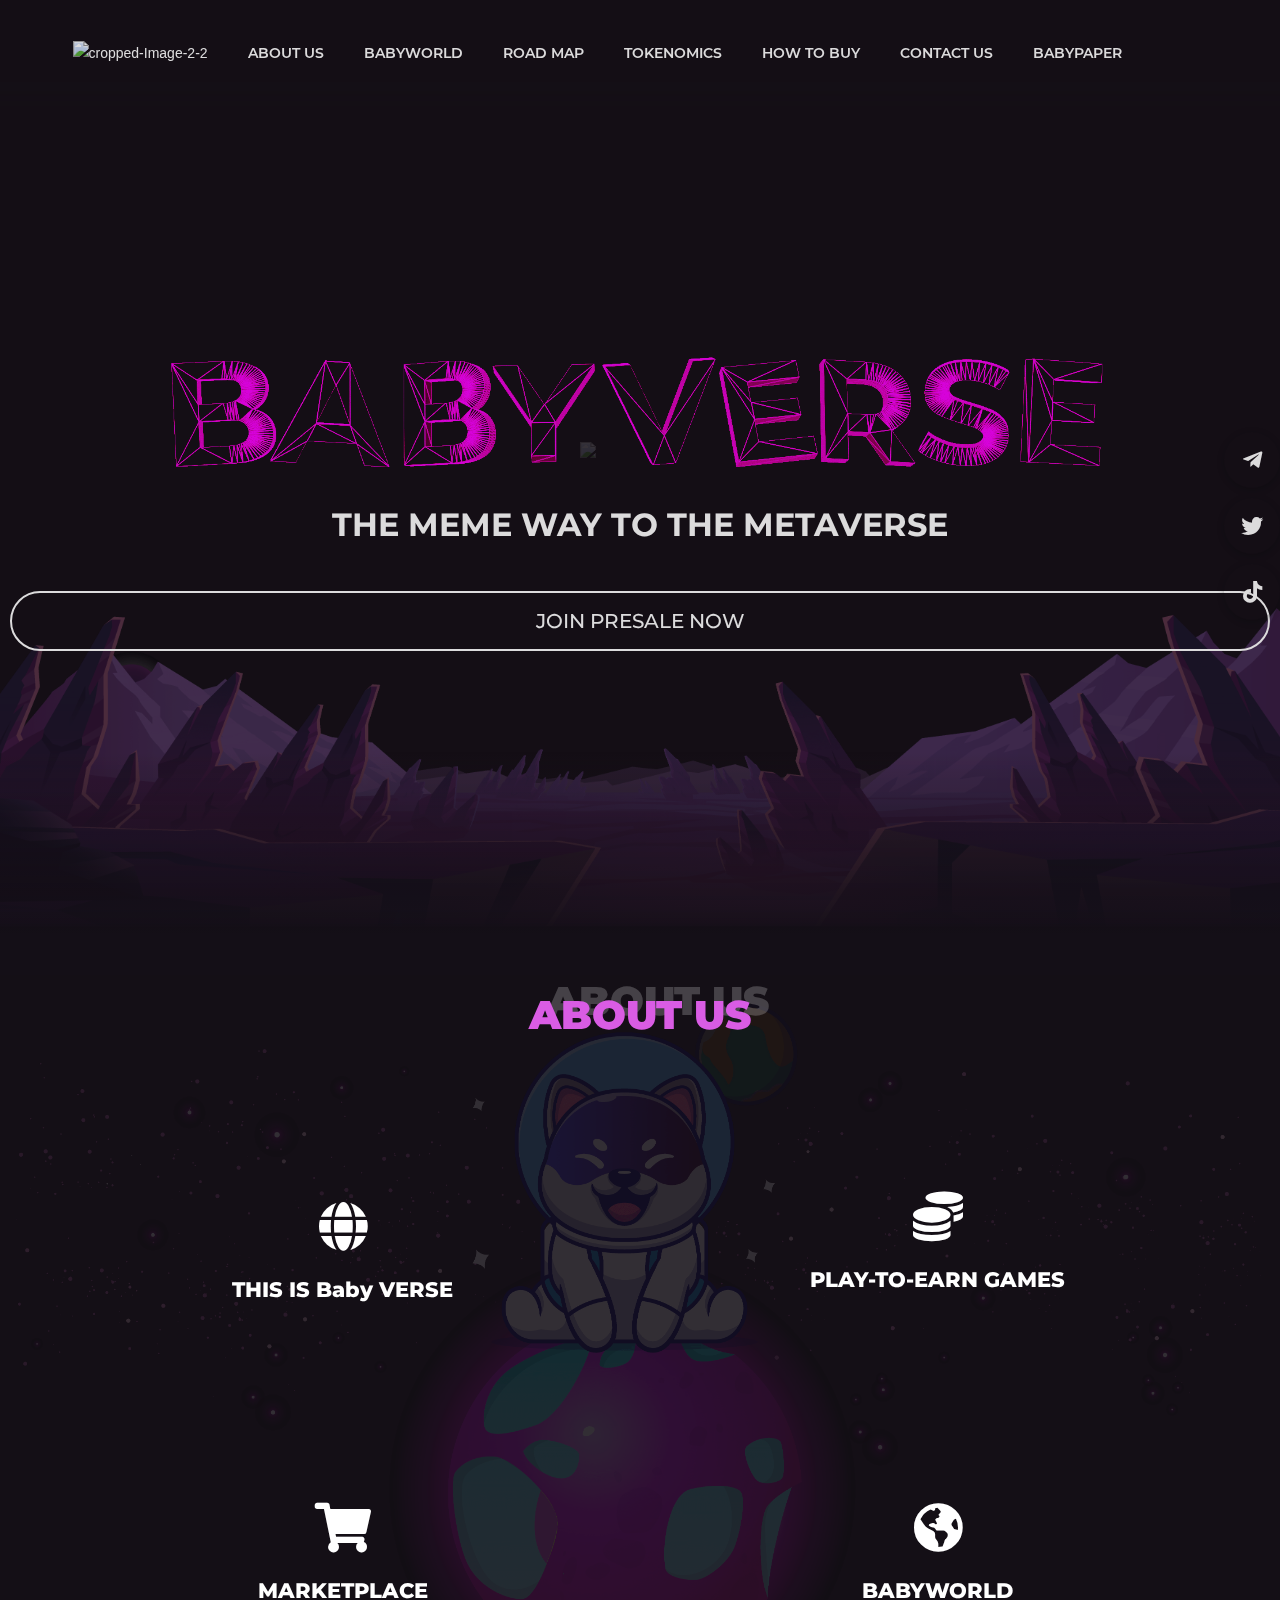
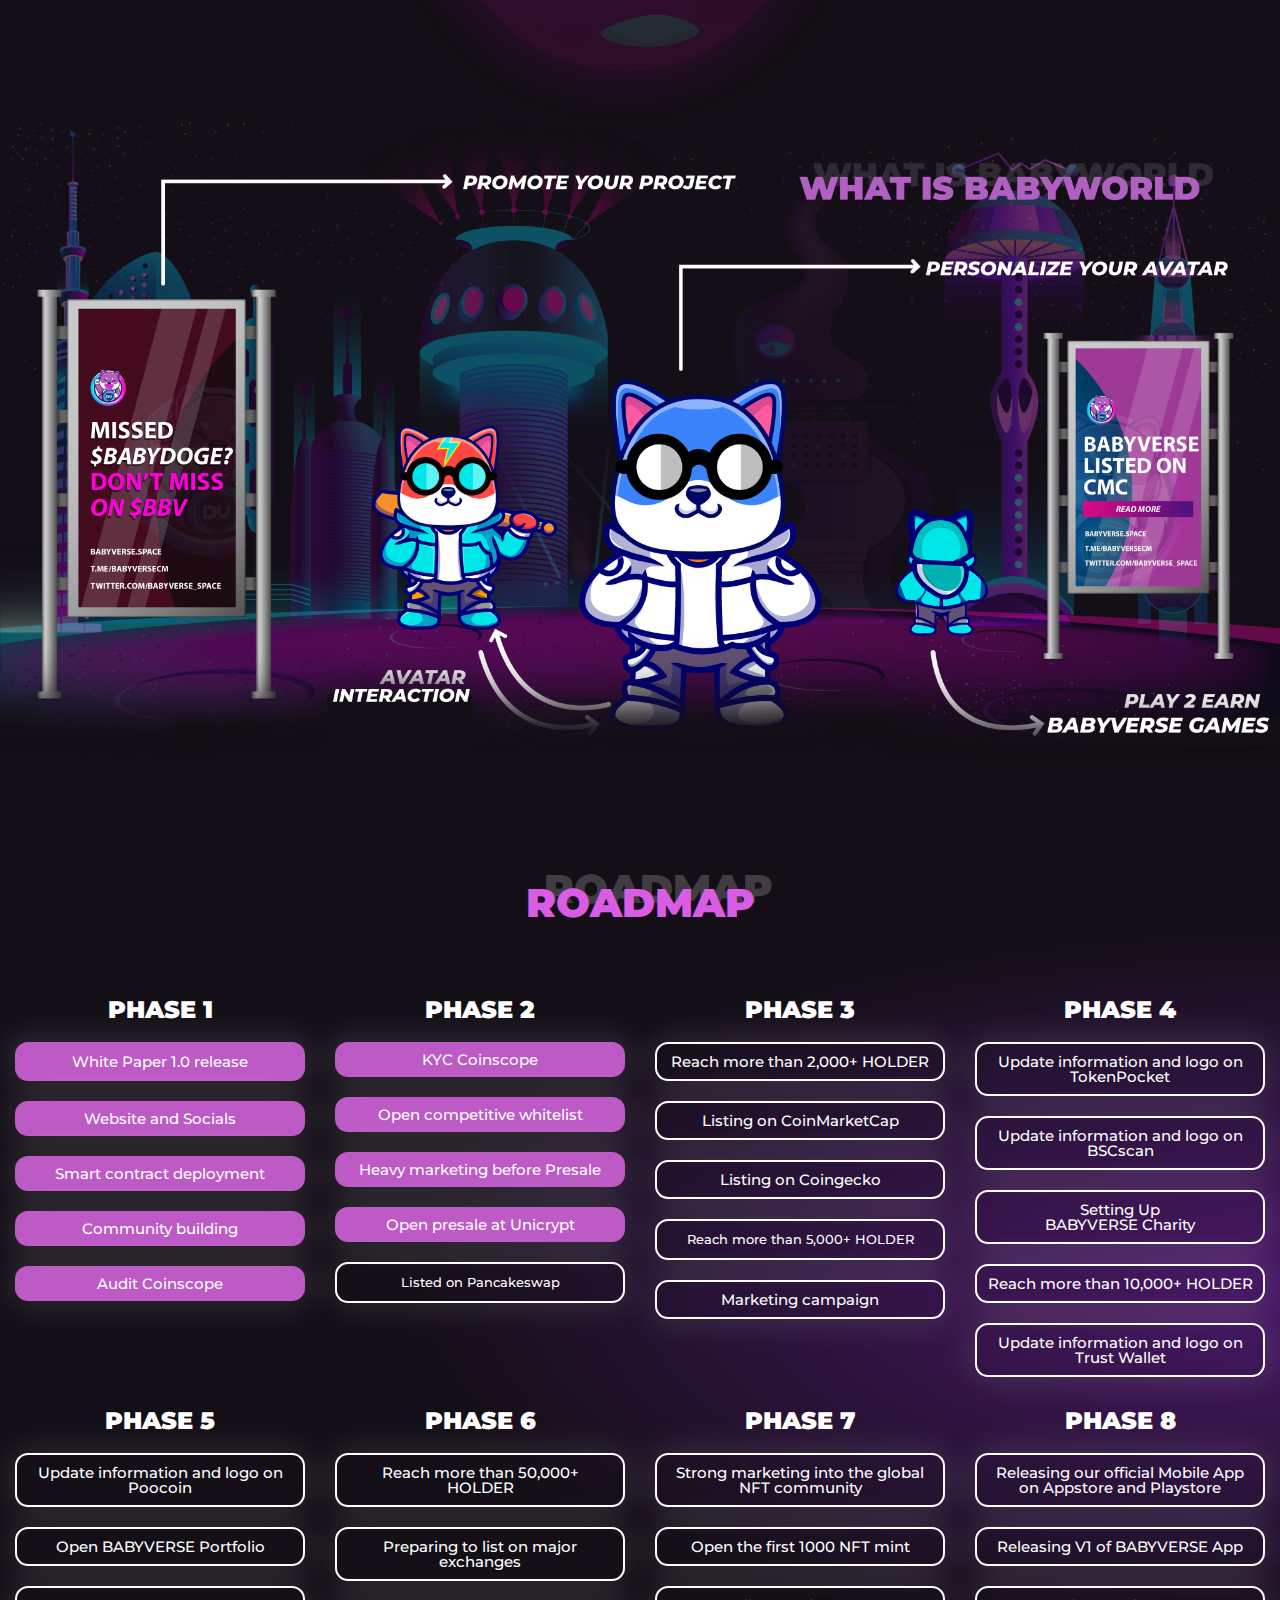
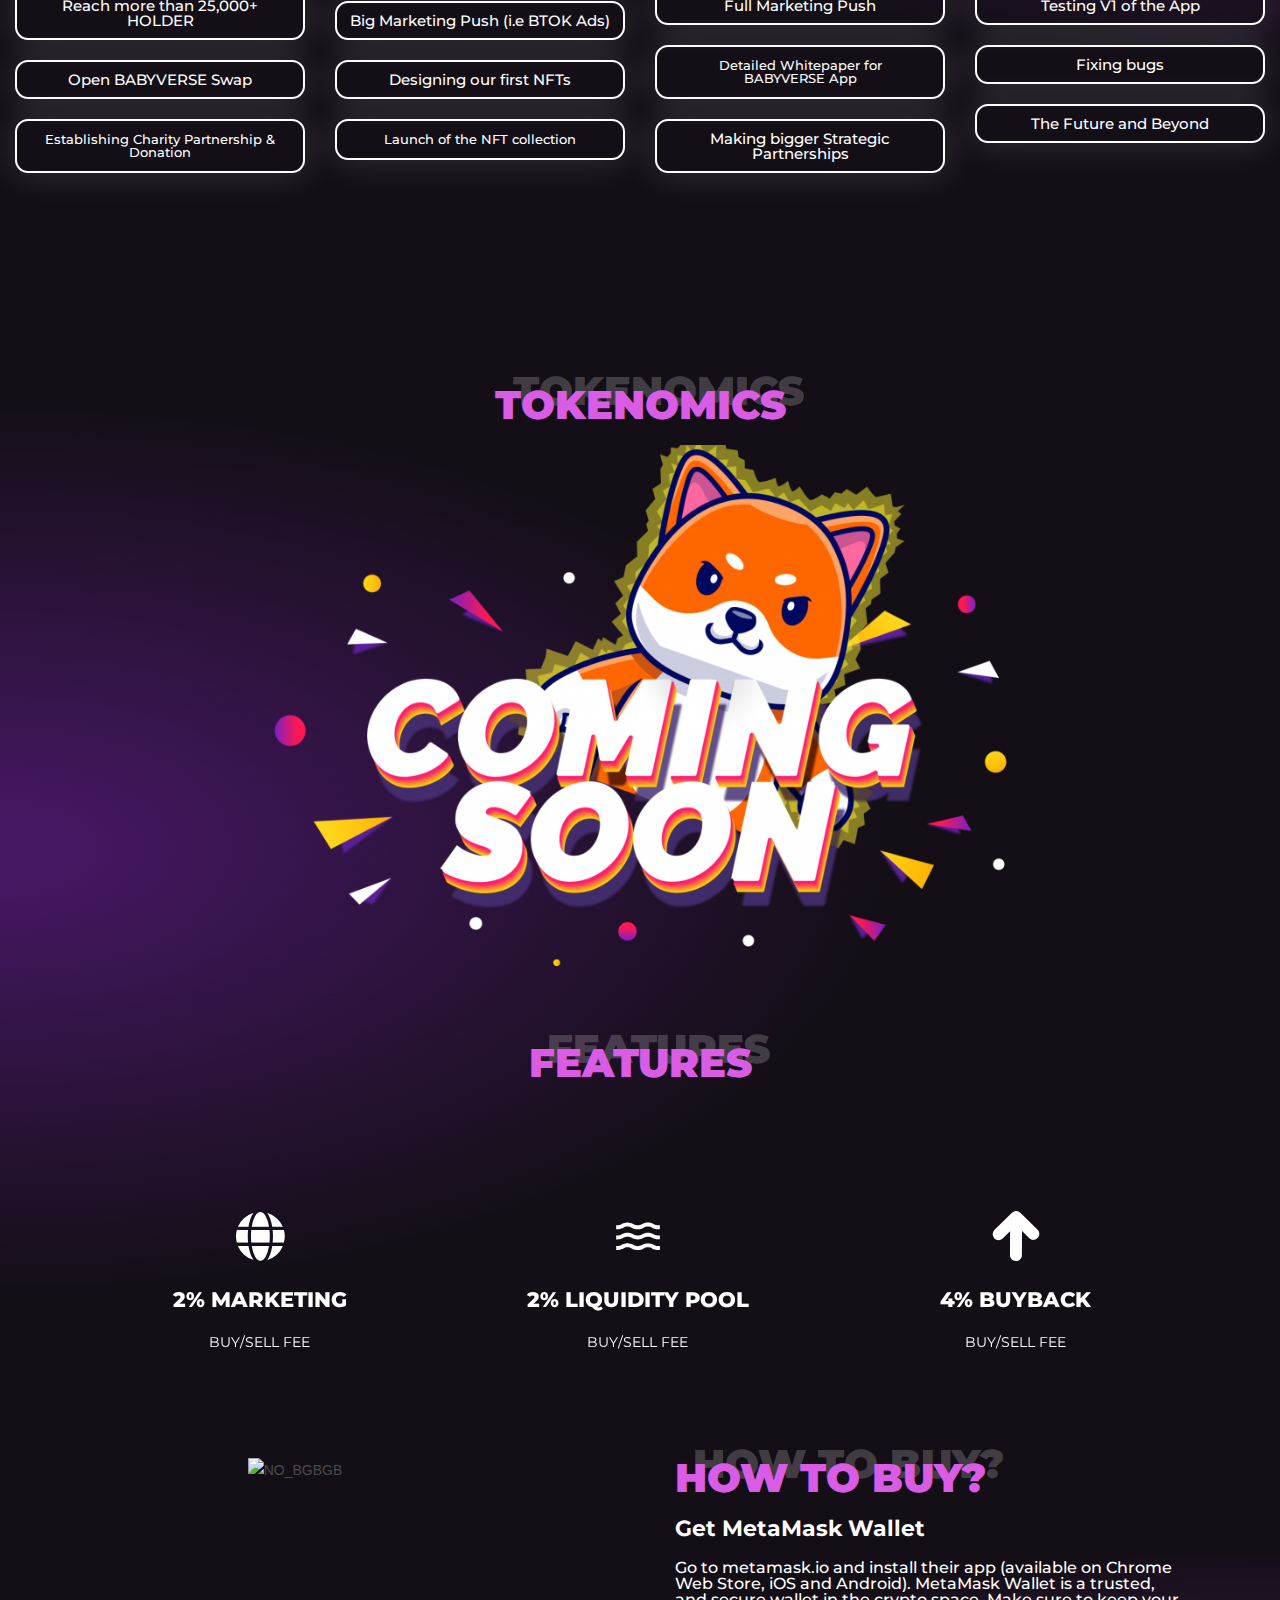
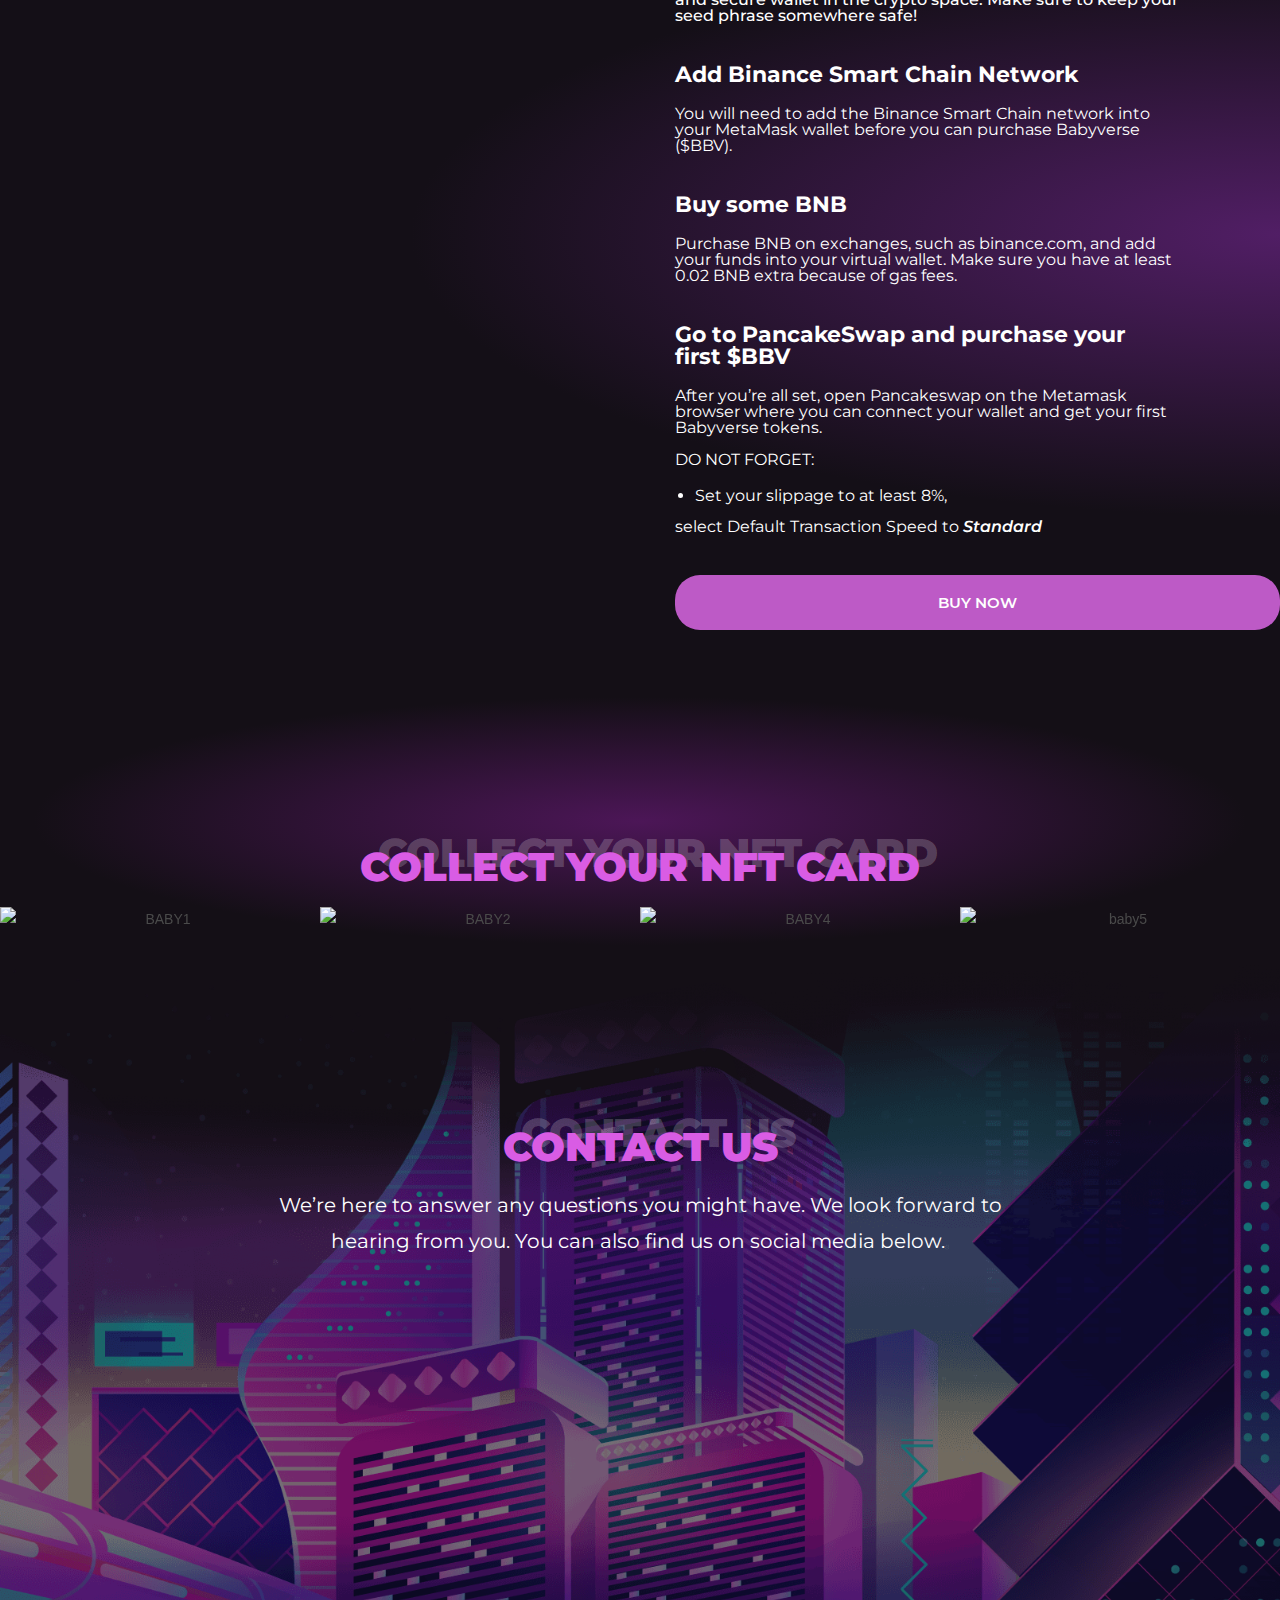
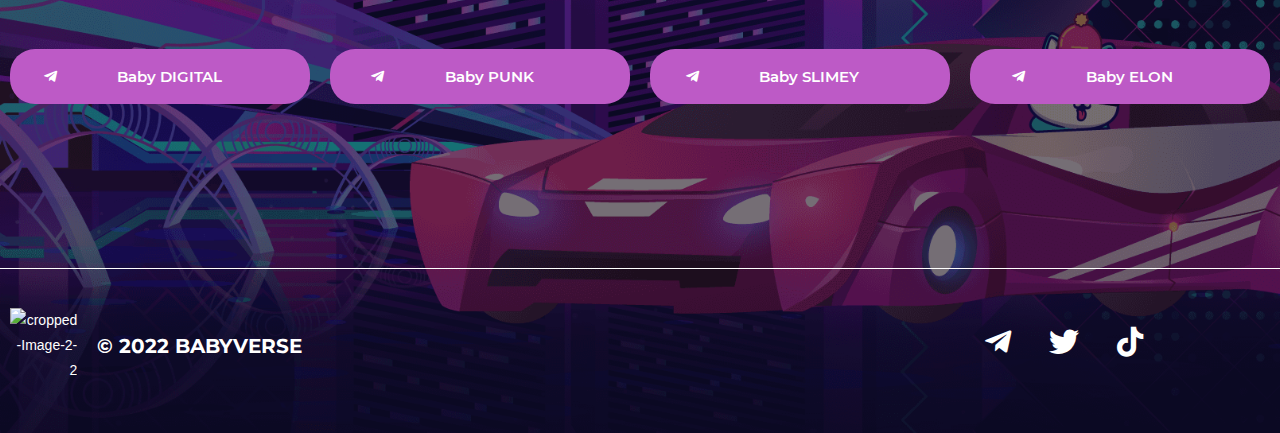
==== commit 801b2d10: "update ui and content" ====
--- a/index.html
+++ b/index.html
@@ -31,13 +31,13 @@
     <!-- / Google Analytics by MonsterInsights -->
     <script>
       window._wpemojiSettings = {
-        baseUrl: 'https:\/\/s.w.org\/images\/core\/emoji\/13.1.0\/72x72\/',
-        ext: '.png',
-        svgUrl: 'https:\/\/s.w.org\/images\/core\/emoji\/13.1.0\/svg\/',
-        svgExt: '.svg',
+        baseUrl: "https:\/\/s.w.org\/images\/core\/emoji\/13.1.0\/72x72\/",
+        ext: ".png",
+        svgUrl: "https:\/\/s.w.org\/images\/core\/emoji\/13.1.0\/svg\/",
+        svgExt: ".svg",
         source: {
           concatemoji:
-            'https:\/\/dogverse.io\/wp-includes\/js\/wp-emoji-release.min.js?ver=5.9.1',
+            "https:\/\/dogverse.io\/wp-includes\/js\/wp-emoji-release.min.js?ver=5.9.1",
         },
       };
       /*! This file is auto-generated */
@@ -45,8 +45,8 @@
         var n,
           r,
           o,
-          i = a.createElement('canvas'),
-          p = i.getContext && i.getContext('2d');
+          i = a.createElement("canvas"),
+          p = i.getContext && i.getContext("2d");
         function s(e, t) {
           var a = String.fromCharCode;
           p.clearRect(0, 0, i.width, i.height),
@@ -59,13 +59,13 @@
           );
         }
         function c(e) {
-          var t = a.createElement('script');
+          var t = a.createElement("script");
           (t.src = e),
-            (t.defer = t.type = 'text/javascript'),
-            a.getElementsByTagName('head')[0].appendChild(t);
+            (t.defer = t.type = "text/javascript"),
+            a.getElementsByTagName("head")[0].appendChild(t);
         }
         for (
-          o = Array('flag', 'emoji'),
+          o = Array("flag", "emoji"),
             t.supports = { everything: !0, everythingExceptFlag: !0 },
             r = 0;
           r < o.length;
@@ -74,9 +74,9 @@
           (t.supports[o[r]] = (function (e) {
             if (!p || !p.fillText) return !1;
             switch (
-              ((p.textBaseline = 'top'), (p.font = '600 32px Arial'), e)
+              ((p.textBaseline = "top"), (p.font = "600 32px Arial"), e)
             ) {
-              case 'flag':
+              case "flag":
                 return s(
                   [127987, 65039, 8205, 9895, 65039],
                   [127987, 65039, 8203, 9895, 65039]
@@ -97,7 +97,7 @@
                           56423, 8203, 56128, 56447,
                         ]
                       );
-              case 'emoji':
+              case "emoji":
                 return !s(
                   [10084, 65039, 8205, 55357, 56613],
                   [10084, 65039, 8203, 55357, 56613]
@@ -106,7 +106,7 @@
             return !1;
           })(o[r])),
             (t.supports.everything = t.supports.everything && t.supports[o[r]]),
-            'flag' !== o[r] &&
+            "flag" !== o[r] &&
               (t.supports.everythingExceptFlag =
                 t.supports.everythingExceptFlag && t.supports[o[r]]);
         (t.supports.everythingExceptFlag =
@@ -120,11 +120,11 @@
               t.readyCallback();
             }),
             a.addEventListener
-              ? (a.addEventListener('DOMContentLoaded', n, !1),
-                e.addEventListener('load', n, !1))
-              : (e.attachEvent('onload', n),
-                a.attachEvent('onreadystatechange', function () {
-                  'complete' === a.readyState && t.readyCallback();
+              ? (a.addEventListener("DOMContentLoaded", n, !1),
+                e.addEventListener("load", n, !1))
+              : (e.attachEvent("onload", n),
+                a.attachEvent("onreadystatechange", function () {
+                  "complete" === a.readyState && t.readyCallback();
                 })),
             (n = t.source || {}).concatemoji
               ? c(n.concatemoji)
@@ -394,14 +394,14 @@
           rgb(2, 3, 129) 0%,
           rgb(40, 116, 252) 100%
         );
-        --wp--preset--duotone--dark-grayscale: url('#wp-duotone-dark-grayscale');
-        --wp--preset--duotone--grayscale: url('#wp-duotone-grayscale');
-        --wp--preset--duotone--purple-yellow: url('#wp-duotone-purple-yellow');
-        --wp--preset--duotone--blue-red: url('#wp-duotone-blue-red');
-        --wp--preset--duotone--midnight: url('#wp-duotone-midnight');
-        --wp--preset--duotone--magenta-yellow: url('#wp-duotone-magenta-yellow');
-        --wp--preset--duotone--purple-green: url('#wp-duotone-purple-green');
-        --wp--preset--duotone--blue-orange: url('#wp-duotone-blue-orange');
+        --wp--preset--duotone--dark-grayscale: url("#wp-duotone-dark-grayscale");
+        --wp--preset--duotone--grayscale: url("#wp-duotone-grayscale");
+        --wp--preset--duotone--purple-yellow: url("#wp-duotone-purple-yellow");
+        --wp--preset--duotone--blue-red: url("#wp-duotone-blue-red");
+        --wp--preset--duotone--midnight: url("#wp-duotone-midnight");
+        --wp--preset--duotone--magenta-yellow: url("#wp-duotone-magenta-yellow");
+        --wp--preset--duotone--purple-green: url("#wp-duotone-purple-green");
+        --wp--preset--duotone--blue-orange: url("#wp-duotone-blue-orange");
         --wp--preset--font-size--small: 13px;
         --wp--preset--font-size--medium: 20px;
         --wp--preset--font-size--large: 36px;
@@ -709,25 +709,25 @@
         loadingScreen: 1,
         closeBtn: false,
         removeInOnLoad: false,
-        codeblock: '',
-        backgroundColor: '#140F16',
-        foregroundColor: '#000000',
-        backgroundImage: '',
+        codeblock: "",
+        backgroundColor: "#140F16",
+        foregroundColor: "#000000",
+        backgroundImage: "",
         additionalSeconds: 0,
-        pageEffect: 'none',
-        backgroundRepeat: 'repeat',
+        pageEffect: "none",
+        backgroundRepeat: "repeat",
         fullscreen: 0,
-        graphic: 'logo',
+        graphic: "logo",
         text: 0,
         lp_ls: {
           logo: {
             image:
-              'https:\/\/babyverse.io\/wp-content\/uploads\/2022\/01\/loadingscreen.png',
-            grayscale: '1',
-            blink: '1',
+              "https:\/\/babyverse.io\/wp-content\/uploads\/2022\/01\/loadingscreen.png",
+            grayscale: "1",
+            blink: "1",
           },
         },
-        screen_size: 'all',
+        screen_size: "all",
         screen_width: 0,
         deepSearch: 1,
         modifyDisplayRule: 0,
@@ -753,11 +753,11 @@
       function gtag() {
         dataLayer.push(arguments);
       }
-      gtag('set', 'linker', { domains: ['babyverse.io'] });
-      gtag('js', new Date());
-      gtag('set', 'developer_id.dZTNiMT', true);
-      gtag('config', 'UA-217275464-1', { anonymize_ip: true });
-      gtag('config', 'G-219Z87DPDK');
+      gtag("set", "linker", { domains: ["babyverse.io"] });
+      gtag("js", new Date());
+      gtag("set", "developer_id.dZTNiMT", true);
+      gtag("config", "UA-217275464-1", { anonymize_ip: true });
+      gtag("config", "G-219Z87DPDK");
     </script>
 
     <!-- End Google Analytics snippet added by Site Kit -->
@@ -865,7 +865,7 @@
       .sidr-class-menu-item-has-children.active
         > a
         > .sidr-class-dropdown-toggle,
-      input[type='checkbox']:checked:before {
+      input[type="checkbox"]:checked:before {
         color: #ffffff;
       }
       .single nav.post-navigation .nav-links .title .owp-icon use,
@@ -874,18 +874,18 @@
       body .contact-info-widget.big-icons .owp-icon use {
         stroke: #ffffff;
       }
-      input[type='button'],
-      input[type='reset'],
-      input[type='submit'],
-      button[type='submit'],
+      input[type="button"],
+      input[type="reset"],
+      input[type="submit"],
+      button[type="submit"],
       .button,
       #site-navigation-wrap .dropdown-menu > li.btn > a > span,
       .thumbnail:hover i,
       .post-quote-content,
       .omw-modal .omw-close-modal,
       body .contact-info-widget.big-icons li:hover i,
-      body div.wpforms-container-full .wpforms-form input[type='submit'],
-      body div.wpforms-container-full .wpforms-form button[type='submit'],
+      body div.wpforms-container-full .wpforms-form input[type="submit"],
+      body div.wpforms-container-full .wpforms-form button[type="submit"],
       body div.wpforms-container-full .wpforms-form .wpforms-page-button {
         background-color: #ffffff;
       }
@@ -910,7 +910,7 @@
       .blog-entry.large-entry .blog-entry-readmore a:hover {
         border-color: #ffffff;
       }
-      .oceanwp-newsletter-form-wrap input[type='email']:focus {
+      .oceanwp-newsletter-form-wrap input[type="email"]:focus {
         border-color: #ffffff;
       }
       .social-widget li.oceanwp-email a:hover {
@@ -922,7 +922,7 @@
       body .contact-info-widget.big-icons li:hover i {
         border-color: #ffffff;
       }
-      #footer-widgets .oceanwp-newsletter-form-wrap input[type='email']:focus {
+      #footer-widgets .oceanwp-newsletter-form-wrap input[type="email"]:focus {
         border-color: #ffffff;
       }
       blockquote,
@@ -932,20 +932,20 @@
       body .contact-info-widget.big-icons li:hover .owp-icon {
         border-color: #ffffff;
       }
-      input[type='button']:hover,
-      input[type='reset']:hover,
-      input[type='submit']:hover,
-      button[type='submit']:hover,
-      input[type='button']:focus,
-      input[type='reset']:focus,
-      input[type='submit']:focus,
-      button[type='submit']:focus,
+      input[type="button"]:hover,
+      input[type="reset"]:hover,
+      input[type="submit"]:hover,
+      button[type="submit"]:hover,
+      input[type="button"]:focus,
+      input[type="reset"]:focus,
+      input[type="submit"]:focus,
+      button[type="submit"]:focus,
       .button:hover,
       #site-navigation-wrap .dropdown-menu > li.btn > a:hover > span,
       .post-quote-author,
       .omw-modal .omw-close-modal:hover,
-      body div.wpforms-container-full .wpforms-form input[type='submit']:hover,
-      body div.wpforms-container-full .wpforms-form button[type='submit']:hover,
+      body div.wpforms-container-full .wpforms-form input[type="submit"]:hover,
+      body div.wpforms-container-full .wpforms-form button[type="submit"]:hover,
       body div.wpforms-container-full .wpforms-form .wpforms-page-button:hover {
         background-color: #bd5ac6;
       }
@@ -1277,7 +1277,7 @@
                       .elementor-widget-image a {
                         display: inline-block;
                       }
-                      .elementor-widget-image a img[src$='.svg'] {
+                      .elementor-widget-image a img[src$=".svg"] {
                         width: 48px;
                       }
                       .elementor-widget-image img {
@@ -1553,7 +1553,7 @@
                         line-height: 1;
                       }
                       .elementor-widget-heading
-                        .elementor-heading-title[class*='elementor-size-']
+                        .elementor-heading-title[class*="elementor-size-"]
                         > a {
                         color: inherit;
                         font-size: inherit;
@@ -1606,7 +1606,7 @@
                   <div class="elementor-widget-container">
                     <div class="elementor-button-wrapper">
                       <a
-                        href="#"
+                        href="https://app.unicrypt.network/amm/pancake-v2/ilo/0x4B1dc9D42dd86813788F1866B2670976B05a3e78"
                         target="_blank"
                         class="elementor-button-link elementor-button elementor-size-sm"
                         role="button"
@@ -2201,7 +2201,7 @@
                           </div>
                         </div>
                         <div
-                          class="elementor-element elementor-element-dce98d7 elementor-align-center elementor-widget elementor-widget-button"
+                          class="element-active elementor-element elementor-element-dce98d7 elementor-align-center elementor-widget elementor-widget-button"
                           data-id="dce98d7"
                           data-element_type="widget"
                           data-widget_type="button.default"
@@ -2222,7 +2222,7 @@
                           </div>
                         </div>
                         <div
-                          class="elementor-element elementor-element-8dfd914 elementor-align-center elementor-widget elementor-widget-button"
+                          class="element-active elementor-element elementor-element-8dfd914 elementor-align-center elementor-widget elementor-widget-button"
                           data-id="8dfd914"
                           data-element_type="widget"
                           data-widget_type="button.default"
@@ -2243,7 +2243,7 @@
                           </div>
                         </div>
                         <div
-                          class="elementor-element elementor-element-3c8bb51 elementor-align-center elementor-widget elementor-widget-button"
+                          class="element-active elementor-element elementor-element-3c8bb51 elementor-align-center elementor-widget elementor-widget-button"
                           data-id="3c8bb51"
                           data-element_type="widget"
                           data-widget_type="button.default"
@@ -2288,7 +2288,7 @@
                           </div>
                         </div>
                         <div
-                          class="elementor-element elementor-element-ca46f57 elementor-align-center elementor-widget elementor-widget-button"
+                          class="element-active elementor-element elementor-element-ca46f57 elementor-align-center elementor-widget elementor-widget-button"
                           data-id="ca46f57"
                           data-element_type="widget"
                           data-widget_type="button.default"
@@ -2301,7 +2301,7 @@
                               >
                                 <span class="elementor-button-content-wrapper">
                                   <span class="elementor-button-text"
-                                    >KYC Solidproof</span
+                                    >KYC Coinscope</span
                                   >
                                 </span>
                               </a>
@@ -2309,7 +2309,7 @@
                           </div>
                         </div>
                         <div
-                          class="elementor-element elementor-element-36538c3 elementor-align-center elementor-widget elementor-widget-button"
+                          class="element-active elementor-element elementor-element-36538c3 elementor-align-center elementor-widget elementor-widget-button"
                           data-id="36538c3"
                           data-element_type="widget"
                           data-widget_type="button.default"
@@ -2330,7 +2330,7 @@
                           </div>
                         </div>
                         <div
-                          class="elementor-element elementor-element-afb6a50 elementor-align-center elementor-widget elementor-widget-button"
+                          class="element-active elementor-element elementor-element-afb6a50 elementor-align-center elementor-widget elementor-widget-button"
                           data-id="afb6a50"
                           data-element_type="widget"
                           data-widget_type="button.default"
@@ -2351,7 +2351,7 @@
                           </div>
                         </div>
                         <div
-                          class="elementor-element elementor-element-2f9186c elementor-align-center elementor-widget elementor-widget-button"
+                          class="element-active elementor-element elementor-element-2f9186c elementor-align-center elementor-widget elementor-widget-button"
                           data-id="2f9186c"
                           data-element_type="widget"
                           data-widget_type="button.default"
@@ -3803,7 +3803,7 @@
                                     <h3
                                       class="elementor-flip-box__layer__title"
                                     >
-                                      2% TOKENS BURNED
+                                      4% TOKENS BURNED
                                     </h3>
 
                                     <div
@@ -4084,7 +4084,7 @@
                             <ul>
                               <li style="font-weight: 400" aria-level="1">
                                 <span style="font-weight: 400"
-                                  >Set your slippage to at least 6%,</span
+                                  >Set your slippage to at least 8%,</span
                                 >
                               </li>
                             </ul>
@@ -4747,7 +4747,7 @@
                       .elementor-widget-divider--view-line_text
                         .elementor-divider-separator:before {
                         display: block;
-                        content: '';
+                        content: "";
                         border-bottom: 0;
                         -webkit-box-flex: 1;
                         -ms-flex-positive: 1;
@@ -4805,7 +4805,7 @@
                         .elementor-divider-separator:after,
                       .elementor-widget-divider--separator-type-pattern:not(.elementor-widget-divider--view-line)
                         .elementor-divider-separator:before,
-                      .elementor-widget-divider--separator-type-pattern:not([class*='elementor-widget-divider--view'])
+                      .elementor-widget-divider--separator-type-pattern:not([class*="elementor-widget-divider--view"])
                         .elementor-divider-separator {
                         width: 100%;
                         min-height: var(--divider-pattern-height);
@@ -4919,7 +4919,7 @@
                             <div class="elementor-icon-wrapper">
                               <a
                                 class="elementor-icon"
-                                href="#"
+                                href="https://t.me/BabyVersecm"
                                 target="_blank"
                               >
                                 <i
@@ -4950,7 +4950,7 @@
                             <div class="elementor-icon-wrapper">
                               <a
                                 class="elementor-icon"
-                                href="#"
+                                href="https://twitter.com/babyverse_space"
                                 target="_blank"
                               >
                                 <i
@@ -5009,54 +5009,54 @@
     />
     <script id="buttonizer_frontend_javascript-js-extra">
       var buttonizer_data = {
-        plugin: 'buttonizer',
-        status: 'success',
+        plugin: "buttonizer",
+        status: "success",
         result: [
           {
             data: {
-              name: 'New group',
+              name: "New group",
               show_mobile: true,
               show_desktop: true,
-              id: '7f53a856-8481-4ea2-bbf6-43eb3d5d95ce',
-              vertical: 'bottom: 30%;',
-              horizontal: 'right: 0%;',
+              id: "7f53a856-8481-4ea2-bbf6-43eb3d5d95ce",
+              vertical: "bottom: 30%;",
+              horizontal: "right: 0%;",
               is_menu: false,
             },
             buttons: [
               {
-                name: 'tiktok',
+                name: "tiktok",
                 show_mobile: true,
                 show_desktop: true,
-                id: '6b019f26-bb94-4a38-a4c8-09496c9e9e8d',
-                action: '#1e1e1e',
-                background_color: 'rgba(72, 164, 220, 0)',
-                icon: 'fab fa-tiktok',
+                id: "6b019f26-bb94-4a38-a4c8-09496c9e9e8d",
+                action: "#1e1e1e",
+                background_color: "rgba(72, 164, 220, 0)",
+                icon: "fab fa-tiktok",
                 icon_size: 22,
                 icon_image_size: 22,
-                action_new_tab: '_blank',
+                action_new_tab: "_blank",
               },
               {
-                name: 'Twitter',
+                name: "Twitter",
                 show_mobile: true,
                 show_desktop: true,
-                id: 'ac193cea-5058-476c-a505-e20ec09ccb12',
-                action: 'https:\/\/twitter.com\/babyverse_space',
-                icon: 'fab fa-twitter',
-                background_color: 'rgba(90, 171, 221, 0)',
+                id: "ac193cea-5058-476c-a505-e20ec09ccb12",
+                action: "https:\/\/twitter.com\/babyverse_space",
+                icon: "fab fa-twitter",
+                background_color: "rgba(90, 171, 221, 0)",
                 icon_size: 22,
                 icon_image_size: 22,
-                action_new_tab: '_blank',
+                action_new_tab: "_blank",
               },
               {
-                name: 'New button',
+                name: "New button",
                 show_mobile: true,
                 show_desktop: true,
-                id: '8d9600a0-f561-49a8-8b60-cf217ec6ae7f',
-                background_color: 'rgba(72, 164, 220, 0)',
-                label_background_color: 'rgba(78, 76, 76, 0)',
-                icon: 'fab fa-telegram-plane',
-                action: 'https:\/\/t.me\/babyverse_space',
-                action_new_tab: '_blank',
+                id: "8d9600a0-f561-49a8-8b60-cf217ec6ae7f",
+                background_color: "rgba(72, 164, 220, 0)",
+                label_background_color: "rgba(78, 76, 76, 0)",
+                icon: "fab fa-telegram-plane",
+                action: "https:\/\/t.me\/BabyVersecm",
+                action_new_tab: "_blank",
                 icon_size: 22,
                 icon_image_size: 22,
               },
@@ -5064,21 +5064,21 @@
           },
         ],
         warning: [],
-        premium: '',
+        premium: "",
       };
       var buttonizer_ajax = {
-        ajaxurl: 'https:\/\/babyverse.io\/wp-admin\/admin-ajax.php',
-        version: '2.6.2',
+        ajaxurl: "https:\/\/babyverse.io\/wp-admin\/admin-ajax.php",
+        version: "2.6.2",
         buttonizer_path:
-          'https:\/\/babyverse.io\/wp-content\/plugins\/buttonizer-multifunctional-button',
+          "https:\/\/babyverse.io\/wp-content\/plugins\/buttonizer-multifunctional-button",
         buttonizer_assets:
-          'https:\/\/babyverse.io\/wp-content\/plugins\/buttonizer-multifunctional-button\/assets\/',
-        base_url: 'https:\/\/babyverse.io',
+          "https:\/\/babyverse.io\/wp-content\/plugins\/buttonizer-multifunctional-button\/assets\/",
+        base_url: "https:\/\/babyverse.io",
         current: [],
-        in_preview: '',
-        is_admin: '',
-        cache: 'e49d874588e8ddebbe5c3388aeeea79a',
-        enable_ga_clicks: '1',
+        in_preview: "",
+        is_admin: "",
+        cache: "e49d874588e8ddebbe5c3388aeeea79a",
+        enable_ga_clicks: "1",
       };
     </script>
     <script
@@ -5107,18 +5107,18 @@
     ></script>
     <script id="oceanwp-main-js-extra">
       var oceanwpLocalize = {
-        nonce: '866eb42ff9',
-        isRTL: '',
-        menuSearchStyle: 'drop_down',
-        mobileMenuSearchStyle: 'disabled',
+        nonce: "866eb42ff9",
+        isRTL: "",
+        menuSearchStyle: "drop_down",
+        mobileMenuSearchStyle: "disabled",
         sidrSource: null,
-        sidrDisplace: '1',
-        sidrSide: 'left',
-        sidrDropdownTarget: 'link',
-        verticalHeaderTarget: 'link',
+        sidrDisplace: "1",
+        sidrSide: "left",
+        sidrDropdownTarget: "link",
+        verticalHeaderTarget: "link",
         customSelects:
-          '.woocommerce-ordering .orderby, #dropdown_product_cat, .widget_categories select, .widget_archive select, .single-product .variations_form .variations select',
-        ajax_url: 'https:\/\/babyverse.io\/wp-admin\/admin-ajax.php',
+          ".woocommerce-ordering .orderby, #dropdown_product_cat, .widget_categories select, .widget_archive select, .single-product .variations_form .variations select",
+        ajax_url: "https:\/\/babyverse.io\/wp-admin\/admin-ajax.php",
       };
     </script>
     <script
@@ -5149,38 +5149,38 @@
     ></script>
     <script id="elementor-pro-frontend-js-before">
       var ElementorProFrontendConfig = {
-        ajaxurl: 'https:\/\/babyverse.io\/wp-admin\/admin-ajax.php',
-        nonce: '52c2fd389f',
+        ajaxurl: "https:\/\/babyverse.io\/wp-admin\/admin-ajax.php",
+        nonce: "52c2fd389f",
         urls: {
           assets:
-            'https:\/\/babyverse.io\/wp-content\/plugins\/elementor-pro\/assets\/',
-          rest: 'https:\/\/babyverse.io\/wp-json\/',
+            "https:\/\/babyverse.io\/wp-content\/plugins\/elementor-pro\/assets\/",
+          rest: "https:\/\/babyverse.io\/wp-json\/",
         },
-        i18n: { toc_no_headings_found: 'No headings were found on this page.' },
+        i18n: { toc_no_headings_found: "No headings were found on this page." },
         shareButtonsNetworks: {
-          facebook: { title: 'Facebook', has_counter: true },
-          twitter: { title: 'Twitter' },
-          linkedin: { title: 'LinkedIn', has_counter: true },
-          pinterest: { title: 'Pinterest', has_counter: true },
-          reddit: { title: 'Reddit', has_counter: true },
-          vk: { title: 'VK', has_counter: true },
-          odnoklassniki: { title: 'OK', has_counter: true },
-          tumblr: { title: 'Tumblr' },
-          digg: { title: 'Digg' },
-          skype: { title: 'Skype' },
-          stumbleupon: { title: 'StumbleUpon', has_counter: true },
-          mix: { title: 'Mix' },
-          telegram: { title: 'Telegram' },
-          pocket: { title: 'Pocket', has_counter: true },
-          xing: { title: 'XING', has_counter: true },
-          whatsapp: { title: 'WhatsApp' },
-          email: { title: 'Email' },
-          print: { title: 'Print' },
+          facebook: { title: "Facebook", has_counter: true },
+          twitter: { title: "Twitter" },
+          linkedin: { title: "LinkedIn", has_counter: true },
+          pinterest: { title: "Pinterest", has_counter: true },
+          reddit: { title: "Reddit", has_counter: true },
+          vk: { title: "VK", has_counter: true },
+          odnoklassniki: { title: "OK", has_counter: true },
+          tumblr: { title: "Tumblr" },
+          digg: { title: "Digg" },
+          skype: { title: "Skype" },
+          stumbleupon: { title: "StumbleUpon", has_counter: true },
+          mix: { title: "Mix" },
+          telegram: { title: "Telegram" },
+          pocket: { title: "Pocket", has_counter: true },
+          xing: { title: "XING", has_counter: true },
+          whatsapp: { title: "WhatsApp" },
+          email: { title: "Email" },
+          print: { title: "Print" },
         },
-        facebook_sdk: { lang: 'en_US', app_id: '' },
+        facebook_sdk: { lang: "en_US", app_id: "" },
         lottie: {
           defaultAnimationUrl:
-            'https:\/\/babyverse.io\/wp-content\/plugins\/elementor-pro\/modules\/lottie\/assets\/animations\/default.json',
+            "https:\/\/babyverse.io\/wp-content\/plugins\/elementor-pro\/modules\/lottie\/assets\/animations\/default.json",
         },
       };
     </script>
@@ -5204,68 +5204,68 @@
           isScriptDebug: false,
         },
         i18n: {
-          shareOnFacebook: 'Share on Facebook',
-          shareOnTwitter: 'Share on Twitter',
-          pinIt: 'Pin it',
-          download: 'Download',
-          downloadImage: 'Download image',
-          fullscreen: 'Fullscreen',
-          zoom: 'Zoom',
-          share: 'Share',
-          playVideo: 'Play Video',
-          previous: 'Previous',
-          next: 'Next',
-          close: 'Close',
+          shareOnFacebook: "Share on Facebook",
+          shareOnTwitter: "Share on Twitter",
+          pinIt: "Pin it",
+          download: "Download",
+          downloadImage: "Download image",
+          fullscreen: "Fullscreen",
+          zoom: "Zoom",
+          share: "Share",
+          playVideo: "Play Video",
+          previous: "Previous",
+          next: "Next",
+          close: "Close",
         },
         is_rtl: false,
         breakpoints: { xs: 0, sm: 480, md: 768, lg: 1025, xl: 1440, xxl: 1600 },
         responsive: {
           breakpoints: {
             mobile: {
-              label: 'Mobile',
+              label: "Mobile",
               value: 767,
               default_value: 767,
-              direction: 'max',
+              direction: "max",
               is_enabled: true,
             },
             mobile_extra: {
-              label: 'Mobile Extra',
+              label: "Mobile Extra",
               value: 880,
               default_value: 880,
-              direction: 'max',
+              direction: "max",
               is_enabled: false,
             },
             tablet: {
-              label: 'Tablet',
+              label: "Tablet",
               value: 1024,
               default_value: 1024,
-              direction: 'max',
+              direction: "max",
               is_enabled: true,
             },
             tablet_extra: {
-              label: 'Tablet Extra',
+              label: "Tablet Extra",
               value: 1200,
               default_value: 1200,
-              direction: 'max',
+              direction: "max",
               is_enabled: false,
             },
             laptop: {
-              label: 'Laptop',
+              label: "Laptop",
               value: 1366,
               default_value: 1366,
-              direction: 'max',
+              direction: "max",
               is_enabled: false,
             },
             widescreen: {
-              label: 'Widescreen',
+              label: "Widescreen",
               value: 2400,
               default_value: 2400,
-              direction: 'min',
+              direction: "min",
               is_enabled: false,
             },
           },
         },
-        version: '3.5.5',
+        version: "3.5.5",
         is_static: false,
         experimentalFeatures: {
           e_dom_optimization: true,
@@ -5276,32 +5276,32 @@
           additional_custom_breakpoints: true,
           e_hidden_wordpress_widgets: true,
           theme_builder_v2: true,
-          'landing-pages': true,
-          'elements-color-picker': true,
-          'favorite-widgets': true,
-          'admin-top-bar': true,
-          'form-submissions': true,
+          "landing-pages": true,
+          "elements-color-picker": true,
+          "favorite-widgets": true,
+          "admin-top-bar": true,
+          "form-submissions": true,
         },
         urls: {
           assets:
-            'https:\/\/babyverse.io\/wp-content\/plugins\/elementor\/assets\/',
+            "https:\/\/babyverse.io\/wp-content\/plugins\/elementor\/assets\/",
         },
         settings: { page: [], editorPreferences: [], dynamicooo: [] },
         kit: {
-          active_breakpoints: ['viewport_mobile', 'viewport_tablet'],
-          global_image_lightbox: 'yes',
-          lightbox_enable_counter: 'yes',
-          lightbox_enable_fullscreen: 'yes',
-          lightbox_enable_zoom: 'yes',
-          lightbox_enable_share: 'yes',
-          lightbox_title_src: 'title',
-          lightbox_description_src: 'description',
+          active_breakpoints: ["viewport_mobile", "viewport_tablet"],
+          global_image_lightbox: "yes",
+          lightbox_enable_counter: "yes",
+          lightbox_enable_fullscreen: "yes",
+          lightbox_enable_zoom: "yes",
+          lightbox_enable_share: "yes",
+          lightbox_title_src: "title",
+          lightbox_description_src: "description",
         },
         post: {
           id: 129,
           title:
-            'BABYVERSE%20%E2%80%93%20The%20MEME%20way%20to%20the%20MetaVerse',
-          excerpt: '',
+            "BABYVERSE%20%E2%80%93%20The%20MEME%20way%20to%20the%20MetaVerse",
+          excerpt: "",
           featuredImage: false,
         },
       };
--- a/wp-content/uploads/elementor/css/post-1296a78.css
+++ b/wp-content/uploads/elementor/css/post-1296a78.css
@@ -27,7 +27,7 @@
   .elementor-element.elementor-element-aadff61
   .elementor-nav-menu
   .elementor-item {
-  font-family: 'Montserrat', Sans-serif;
+  font-family: "Montserrat", Sans-serif;
   font-weight: 600;
 }
 .elementor-129
@@ -84,7 +84,7 @@
 .elementor-129
   .elementor-element.elementor-element-4721947
   > .elementor-background-overlay {
-  background-image: url('../../2022/01/babyversebabyverse-1.png');
+  background-image: url("../../2022/01/babyversebabyverse-1.png");
   background-position: bottom center;
   background-repeat: no-repeat;
   background-size: contain;
@@ -102,7 +102,7 @@
   .elementor-element.elementor-element-e1c42f1
   .elementor-heading-title {
   color: #ffffff;
-  font-family: 'Montserrat', Sans-serif;
+  font-family: "Montserrat", Sans-serif;
   font-size: 32px;
   font-weight: 700;
 }
@@ -112,7 +112,7 @@
   height: 10px;
 }
 .elementor-129 .elementor-element.elementor-element-66b5e6e .elementor-button {
-  font-family: 'Montserrat', Sans-serif;
+  font-family: "Montserrat", Sans-serif;
   font-size: 20px;
   font-weight: 500;
   background-color: #ffffff00;
@@ -173,7 +173,7 @@
 .elementor-129
   .elementor-element.elementor-element-2063baf
   > .elementor-background-overlay {
-  background-image: url('../../2022/01/layer_page2-1.png');
+  background-image: url("../../2022/01/layer_page2-1.png");
   background-position: center center;
   background-repeat: no-repeat;
   background-size: contain;
@@ -253,7 +253,7 @@
   .elementor-flip-box__front
   .elementor-flip-box__layer__title {
   color: #ffffff;
-  font-family: 'Montserrat', Sans-serif;
+  font-family: "Montserrat", Sans-serif;
   font-weight: 800;
 }
 .elementor-129
@@ -272,7 +272,7 @@
   .elementor-flip-box__back
   .elementor-flip-box__layer__title {
   color: #212a7d;
-  font-family: 'Montserrat', Sans-serif;
+  font-family: "Montserrat", Sans-serif;
   font-weight: 700;
 }
 .elementor-129
@@ -280,7 +280,7 @@
   .elementor-flip-box__back
   .elementor-flip-box__layer__description {
   color: #212a7d;
-  font-family: 'Montserrat', Sans-serif;
+  font-family: "Montserrat", Sans-serif;
   font-size: 14px;
   font-weight: 400;
 }
@@ -335,7 +335,7 @@
   .elementor-flip-box__front
   .elementor-flip-box__layer__title {
   color: #ffffff;
-  font-family: 'Montserrat', Sans-serif;
+  font-family: "Montserrat", Sans-serif;
   font-weight: 800;
 }
 .elementor-129
@@ -354,7 +354,7 @@
   .elementor-flip-box__back
   .elementor-flip-box__layer__title {
   color: #212a7d;
-  font-family: 'Montserrat', Sans-serif;
+  font-family: "Montserrat", Sans-serif;
   font-weight: 700;
 }
 .elementor-129
@@ -362,7 +362,7 @@
   .elementor-flip-box__back
   .elementor-flip-box__layer__description {
   color: #212a7d;
-  font-family: 'Montserrat', Sans-serif;
+  font-family: "Montserrat", Sans-serif;
   font-size: 14px;
   font-weight: 400;
 }
@@ -416,7 +416,7 @@
   .elementor-flip-box__front
   .elementor-flip-box__layer__title {
   color: #ffffff;
-  font-family: 'Montserrat', Sans-serif;
+  font-family: "Montserrat", Sans-serif;
   font-weight: 800;
 }
 .elementor-129
@@ -435,7 +435,7 @@
   .elementor-flip-box__back
   .elementor-flip-box__layer__title {
   color: #212a7d;
-  font-family: 'Montserrat', Sans-serif;
+  font-family: "Montserrat", Sans-serif;
   font-weight: 700;
 }
 .elementor-129
@@ -443,7 +443,7 @@
   .elementor-flip-box__back
   .elementor-flip-box__layer__description {
   color: #212a7d;
-  font-family: 'Montserrat', Sans-serif;
+  font-family: "Montserrat", Sans-serif;
   font-size: 14px;
   font-weight: 400;
 }
@@ -497,7 +497,7 @@
   .elementor-flip-box__front
   .elementor-flip-box__layer__title {
   color: #ffffff;
-  font-family: 'Montserrat', Sans-serif;
+  font-family: "Montserrat", Sans-serif;
   font-weight: 800;
 }
 .elementor-129
@@ -516,7 +516,7 @@
   .elementor-flip-box__back
   .elementor-flip-box__layer__title {
   color: #212a7d;
-  font-family: 'Montserrat', Sans-serif;
+  font-family: "Montserrat", Sans-serif;
   font-weight: 700;
 }
 .elementor-129
@@ -524,7 +524,7 @@
   .elementor-flip-box__back
   .elementor-flip-box__layer__description {
   color: #212a7d;
-  font-family: 'Montserrat', Sans-serif;
+  font-family: "Montserrat", Sans-serif;
   font-size: 14px;
   font-weight: 400;
 }
@@ -575,7 +575,7 @@
 .elementor-129
   .elementor-element.elementor-element-1fd2ecf
   > .elementor-background-overlay {
-  background-image: url('../../2022/01/finalfinal_upiqkumater.png');
+  background-image: url("../../2022/01/finalfinal_upiqkumater.png");
   background-position: bottom center;
   background-repeat: no-repeat;
   background-size: contain;
@@ -641,7 +641,7 @@
   .elementor-element.elementor-element-5380033
   .elementor-heading-title {
   color: #d95ce4;
-  font-family: 'Montserrat', Sans-serif;
+  font-family: "Montserrat", Sans-serif;
   font-size: 40px;
   font-weight: 900;
   text-shadow: 18px -14px 0px rgba(255, 255, 255, 0.21);
@@ -668,7 +668,7 @@
   .elementor-element.elementor-element-db5df3f
   .elementor-heading-title {
   color: #ffffff;
-  font-family: 'Montserrat', Sans-serif;
+  font-family: "Montserrat", Sans-serif;
   font-size: 24px;
   font-weight: 900;
 }
@@ -685,7 +685,7 @@
   margin-right: 0px;
 }
 .elementor-129 .elementor-element.elementor-element-330a106 .elementor-button {
-  font-family: 'Montserrat', Sans-serif;
+  font-family: "Montserrat", Sans-serif;
   font-weight: 500;
   background-color: #bd5ac6;
   border-radius: 13px 13px 13px 13px;
@@ -709,13 +709,26 @@
   margin-right: 0px;
 }
 .elementor-129 .elementor-element.elementor-element-20c1352 .elementor-button {
-  font-family: 'Montserrat', Sans-serif;
+  font-family: "Montserrat", Sans-serif;
   font-weight: 500;
   background-color: #bd5ac6;
   border-radius: 13px 13px 13px 13px;
   box-shadow: 0px 0px 34px 6px rgba(255, 255, 255, 0.12);
   padding: 10px;
 }
+
+.element-active .elementor-button {
+  font-family: "Montserrat", Sans-serif !important;
+  font-weight: 500 !important;
+  background-color: #bd5ac6 !important;
+  border-radius: 13px 13px 13px 13px !important;
+  box-shadow: 0px 0px 34px 6px rgba(255, 255, 255, 0.12) !important;
+  padding: 10px !important;
+}
+.element-active .elementor-button,
+.element-active .elementor-widget-container {
+  border: none !important;
+}
 .elementor-129
   .elementor-element.elementor-element-dce98d7
   .elementor-button
@@ -729,7 +742,7 @@
   margin-right: 0px;
 }
 .elementor-129 .elementor-element.elementor-element-dce98d7 .elementor-button {
-  font-family: 'Montserrat', Sans-serif;
+  font-family: "Montserrat", Sans-serif;
   font-weight: 500;
   background-color: #bd5ac600;
   border-radius: 13px 13px 13px 13px;
@@ -757,7 +770,7 @@
   margin-right: 0px;
 }
 .elementor-129 .elementor-element.elementor-element-8dfd914 .elementor-button {
-  font-family: 'Montserrat', Sans-serif;
+  font-family: "Montserrat", Sans-serif;
   font-weight: 500;
   background-color: #bd5ac600;
   border-radius: 13px 13px 13px 13px;
@@ -785,7 +798,7 @@
   margin-right: 0px;
 }
 .elementor-129 .elementor-element.elementor-element-3c8bb51 .elementor-button {
-  font-family: 'Montserrat', Sans-serif;
+  font-family: "Montserrat", Sans-serif;
   font-weight: 500;
   background-color: #ffffff00;
   border-style: solid;
@@ -808,7 +821,7 @@
   margin-right: 0px;
 }
 .elementor-129 .elementor-element.elementor-element-9315d97 .elementor-button {
-  font-family: 'Montserrat', Sans-serif;
+  font-family: "Montserrat", Sans-serif;
   font-weight: 500;
   background-color: #ffffff00;
   border-style: solid;
@@ -830,7 +843,7 @@
   .elementor-element.elementor-element-d1112a4
   .elementor-heading-title {
   color: #ffffff;
-  font-family: 'Montserrat', Sans-serif;
+  font-family: "Montserrat", Sans-serif;
   font-size: 24px;
   font-weight: 900;
 }
@@ -847,7 +860,7 @@
   margin-right: 0px;
 }
 .elementor-129 .elementor-element.elementor-element-ca46f57 .elementor-button {
-  font-family: 'Montserrat', Sans-serif;
+  font-family: "Montserrat", Sans-serif;
   font-weight: 500;
   background-color: #bd5ac600;
   border-radius: 13px 13px 13px 13px;
@@ -875,7 +888,7 @@
   margin-right: 0px;
 }
 .elementor-129 .elementor-element.elementor-element-36538c3 .elementor-button {
-  font-family: 'Montserrat', Sans-serif;
+  font-family: "Montserrat", Sans-serif;
   font-weight: 500;
   background-color: #bd5ac600;
   border-radius: 13px 13px 13px 13px;
@@ -903,7 +916,7 @@
   margin-right: 0px;
 }
 .elementor-129 .elementor-element.elementor-element-afb6a50 .elementor-button {
-  font-family: 'Montserrat', Sans-serif;
+  font-family: "Montserrat", Sans-serif;
   font-weight: 500;
   background-color: #bd5ac600;
   border-radius: 13px 13px 13px 13px;
@@ -931,7 +944,7 @@
   margin-right: 0px;
 }
 .elementor-129 .elementor-element.elementor-element-2f9186c .elementor-button {
-  font-family: 'Montserrat', Sans-serif;
+  font-family: "Montserrat", Sans-serif;
   font-weight: 500;
   background-color: #bd5ac600;
   border-radius: 13px 13px 13px 13px;
@@ -959,7 +972,7 @@
   margin-right: 0px;
 }
 .elementor-129 .elementor-element.elementor-element-aaac0a4 .elementor-button {
-  font-family: 'Montserrat', Sans-serif;
+  font-family: "Montserrat", Sans-serif;
   font-size: 13px;
   font-weight: 500;
   background-color: #bd5ac600;
@@ -987,7 +1000,7 @@
   margin-right: 0px;
 }
 .elementor-129 .elementor-element.elementor-element-e5b161b .elementor-button {
-  font-family: 'Montserrat', Sans-serif;
+  font-family: "Montserrat", Sans-serif;
   font-weight: 500;
   background-color: #bd5ac600;
   border-radius: 13px 13px 13px 13px;
@@ -1014,7 +1027,7 @@
   .elementor-element.elementor-element-b82b83c
   .elementor-heading-title {
   color: #ffffff;
-  font-family: 'Montserrat', Sans-serif;
+  font-family: "Montserrat", Sans-serif;
   font-size: 24px;
   font-weight: 900;
 }
@@ -1031,7 +1044,7 @@
   margin-right: 0px;
 }
 .elementor-129 .elementor-element.elementor-element-c82be0d .elementor-button {
-  font-family: 'Montserrat', Sans-serif;
+  font-family: "Montserrat", Sans-serif;
   font-weight: 500;
   background-color: #bd5ac600;
   border-radius: 13px 13px 13px 13px;
@@ -1059,7 +1072,7 @@
   margin-right: 0px;
 }
 .elementor-129 .elementor-element.elementor-element-29173ef .elementor-button {
-  font-family: 'Montserrat', Sans-serif;
+  font-family: "Montserrat", Sans-serif;
   font-weight: 500;
   background-color: #bd5ac600;
   border-radius: 13px 13px 13px 13px;
@@ -1087,7 +1100,7 @@
   margin-right: 0px;
 }
 .elementor-129 .elementor-element.elementor-element-557735f .elementor-button {
-  font-family: 'Montserrat', Sans-serif;
+  font-family: "Montserrat", Sans-serif;
   font-weight: 500;
   background-color: #bd5ac600;
   border-radius: 13px 13px 13px 13px;
@@ -1115,7 +1128,7 @@
   margin-right: 0px;
 }
 .elementor-129 .elementor-element.elementor-element-90c3215 .elementor-button {
-  font-family: 'Montserrat', Sans-serif;
+  font-family: "Montserrat", Sans-serif;
   font-size: 13px;
   font-weight: 500;
   background-color: #bd5ac600;
@@ -1143,7 +1156,7 @@
   margin-right: 0px;
 }
 .elementor-129 .elementor-element.elementor-element-fceb6c1 .elementor-button {
-  font-family: 'Montserrat', Sans-serif;
+  font-family: "Montserrat", Sans-serif;
   font-weight: 500;
   background-color: #bd5ac600;
   border-radius: 13px 13px 13px 13px;
@@ -1171,7 +1184,7 @@
   margin-right: 0px;
 }
 .elementor-129 .elementor-element.elementor-element-2e50dca .elementor-button {
-  font-family: 'Montserrat', Sans-serif;
+  font-family: "Montserrat", Sans-serif;
   font-weight: 500;
   background-color: #bd5ac600;
   border-radius: 13px 13px 13px 13px;
@@ -1198,7 +1211,7 @@
   .elementor-element.elementor-element-581d172
   .elementor-heading-title {
   color: #ffffff;
-  font-family: 'Montserrat', Sans-serif;
+  font-family: "Montserrat", Sans-serif;
   font-size: 24px;
   font-weight: 900;
 }
@@ -1215,7 +1228,7 @@
   margin-right: 0px;
 }
 .elementor-129 .elementor-element.elementor-element-f2b8c1c .elementor-button {
-  font-family: 'Montserrat', Sans-serif;
+  font-family: "Montserrat", Sans-serif;
   font-weight: 500;
   background-color: #bd5ac600;
   border-radius: 13px 13px 13px 13px;
@@ -1243,7 +1256,7 @@
   margin-right: 0px;
 }
 .elementor-129 .elementor-element.elementor-element-6e72bb9 .elementor-button {
-  font-family: 'Montserrat', Sans-serif;
+  font-family: "Montserrat", Sans-serif;
   font-weight: 500;
   background-color: #bd5ac600;
   border-radius: 13px 13px 13px 13px;
@@ -1271,7 +1284,7 @@
   margin-right: 0px;
 }
 .elementor-129 .elementor-element.elementor-element-874738d .elementor-button {
-  font-family: 'Montserrat', Sans-serif;
+  font-family: "Montserrat", Sans-serif;
   font-weight: 500;
   background-color: #bd5ac600;
   border-radius: 13px 13px 13px 13px;
@@ -1299,7 +1312,7 @@
   margin-right: 0px;
 }
 .elementor-129 .elementor-element.elementor-element-8d96fc1 .elementor-button {
-  font-family: 'Montserrat', Sans-serif;
+  font-family: "Montserrat", Sans-serif;
   font-weight: 500;
   background-color: #bd5ac600;
   border-radius: 13px 13px 13px 13px;
@@ -1327,7 +1340,7 @@
   margin-right: 0px;
 }
 .elementor-129 .elementor-element.elementor-element-54330d6 .elementor-button {
-  font-family: 'Montserrat', Sans-serif;
+  font-family: "Montserrat", Sans-serif;
   font-weight: 500;
   background-color: #bd5ac600;
   border-radius: 13px 13px 13px 13px;
@@ -1355,7 +1368,7 @@
   margin-right: 0px;
 }
 .elementor-129 .elementor-element.elementor-element-930bf06 .elementor-button {
-  font-family: 'Montserrat', Sans-serif;
+  font-family: "Montserrat", Sans-serif;
   font-weight: 500;
   background-color: #bd5ac600;
   border-radius: 13px 13px 13px 13px;
@@ -1412,7 +1425,7 @@
   .elementor-element.elementor-element-9a084d9
   .elementor-heading-title {
   color: #d95ce4;
-  font-family: 'Montserrat', Sans-serif;
+  font-family: "Montserrat", Sans-serif;
   font-size: 40px;
   font-weight: 900;
   text-shadow: 18px -14px 0px rgba(255, 255, 255, 0.21);
@@ -1460,14 +1473,14 @@
   .elementor-flip-box__front
   .elementor-flip-box__layer__title {
   color: #ffffff;
-  font-family: 'Montserrat', Sans-serif;
+  font-family: "Montserrat", Sans-serif;
   font-weight: 800;
 }
 .elementor-129
   .elementor-element.elementor-element-b7c254e
   .elementor-flip-box__front
   .elementor-flip-box__layer__description {
-  font-family: 'Montserrat', Sans-serif;
+  font-family: "Montserrat", Sans-serif;
   font-weight: 400;
 }
 .elementor-129
@@ -1486,7 +1499,7 @@
   .elementor-flip-box__back
   .elementor-flip-box__layer__title {
   color: #212a7d;
-  font-family: 'Montserrat', Sans-serif;
+  font-family: "Montserrat", Sans-serif;
   font-weight: 700;
 }
 .elementor-129
@@ -1494,7 +1507,7 @@
   .elementor-flip-box__back
   .elementor-flip-box__layer__description {
   color: #212a7d;
-  font-family: 'Montserrat', Sans-serif;
+  font-family: "Montserrat", Sans-serif;
   font-size: 14px;
   font-weight: 400;
 }
@@ -1541,14 +1554,14 @@
   .elementor-flip-box__front
   .elementor-flip-box__layer__title {
   color: #ffffff;
-  font-family: 'Montserrat', Sans-serif;
+  font-family: "Montserrat", Sans-serif;
   font-weight: 800;
 }
 .elementor-129
   .elementor-element.elementor-element-98b5d85
   .elementor-flip-box__front
   .elementor-flip-box__layer__description {
-  font-family: 'Montserrat', Sans-serif;
+  font-family: "Montserrat", Sans-serif;
   font-weight: 400;
 }
 .elementor-129
@@ -1567,7 +1580,7 @@
   .elementor-flip-box__back
   .elementor-flip-box__layer__title {
   color: #212a7d;
-  font-family: 'Montserrat', Sans-serif;
+  font-family: "Montserrat", Sans-serif;
   font-weight: 700;
 }
 .elementor-129
@@ -1575,7 +1588,7 @@
   .elementor-flip-box__back
   .elementor-flip-box__layer__description {
   color: #212a7d;
-  font-family: 'Montserrat', Sans-serif;
+  font-family: "Montserrat", Sans-serif;
   font-size: 14px;
   font-weight: 400;
 }
@@ -1622,14 +1635,14 @@
   .elementor-flip-box__front
   .elementor-flip-box__layer__title {
   color: #ffffff;
-  font-family: 'Montserrat', Sans-serif;
+  font-family: "Montserrat", Sans-serif;
   font-weight: 800;
 }
 .elementor-129
   .elementor-element.elementor-element-4320998
   .elementor-flip-box__front
   .elementor-flip-box__layer__description {
-  font-family: 'Montserrat', Sans-serif;
+  font-family: "Montserrat", Sans-serif;
   font-weight: 400;
 }
 .elementor-129
@@ -1648,7 +1661,7 @@
   .elementor-flip-box__back
   .elementor-flip-box__layer__title {
   color: #212a7d;
-  font-family: 'Montserrat', Sans-serif;
+  font-family: "Montserrat", Sans-serif;
   font-weight: 700;
 }
 .elementor-129
@@ -1656,7 +1669,7 @@
   .elementor-flip-box__back
   .elementor-flip-box__layer__description {
   color: #212a7d;
-  font-family: 'Montserrat', Sans-serif;
+  font-family: "Montserrat", Sans-serif;
   font-size: 14px;
   font-weight: 400;
 }
@@ -1703,14 +1716,14 @@
   .elementor-flip-box__front
   .elementor-flip-box__layer__title {
   color: #ffffff;
-  font-family: 'Montserrat', Sans-serif;
+  font-family: "Montserrat", Sans-serif;
   font-weight: 800;
 }
 .elementor-129
   .elementor-element.elementor-element-8591321
   .elementor-flip-box__front
   .elementor-flip-box__layer__description {
-  font-family: 'Montserrat', Sans-serif;
+  font-family: "Montserrat", Sans-serif;
   font-weight: 400;
 }
 .elementor-129
@@ -1729,7 +1742,7 @@
   .elementor-flip-box__back
   .elementor-flip-box__layer__title {
   color: #212a7d;
-  font-family: 'Montserrat', Sans-serif;
+  font-family: "Montserrat", Sans-serif;
   font-weight: 700;
 }
 .elementor-129
@@ -1737,7 +1750,7 @@
   .elementor-flip-box__back
   .elementor-flip-box__layer__description {
   color: #212a7d;
-  font-family: 'Montserrat', Sans-serif;
+  font-family: "Montserrat", Sans-serif;
   font-size: 14px;
   font-weight: 400;
 }
@@ -1784,14 +1797,14 @@
   .elementor-flip-box__front
   .elementor-flip-box__layer__title {
   color: #ffffff;
-  font-family: 'Montserrat', Sans-serif;
+  font-family: "Montserrat", Sans-serif;
   font-weight: 800;
 }
 .elementor-129
   .elementor-element.elementor-element-e011d16
   .elementor-flip-box__front
   .elementor-flip-box__layer__description {
-  font-family: 'Montserrat', Sans-serif;
+  font-family: "Montserrat", Sans-serif;
   font-weight: 400;
 }
 .elementor-129
@@ -1810,7 +1823,7 @@
   .elementor-flip-box__back
   .elementor-flip-box__layer__title {
   color: #212a7d;
-  font-family: 'Montserrat', Sans-serif;
+  font-family: "Montserrat", Sans-serif;
   font-weight: 700;
 }
 .elementor-129
@@ -1818,7 +1831,7 @@
   .elementor-flip-box__back
   .elementor-flip-box__layer__description {
   color: #212a7d;
-  font-family: 'Montserrat', Sans-serif;
+  font-family: "Montserrat", Sans-serif;
   font-size: 14px;
   font-weight: 400;
 }
@@ -1894,7 +1907,7 @@
   .elementor-element.elementor-element-182c32e
   .elementor-heading-title {
   color: #d95ce4;
-  font-family: 'Montserrat', Sans-serif;
+  font-family: "Montserrat", Sans-serif;
   font-size: 40px;
   font-weight: 900;
   text-shadow: 18px -14px 0px rgba(255, 255, 255, 0.21);
@@ -1903,13 +1916,13 @@
   .elementor-element.elementor-element-75a59f7
   .elementor-heading-title {
   color: #ffffff;
-  font-family: 'Montserrat', Sans-serif;
+  font-family: "Montserrat", Sans-serif;
   font-size: 22px;
   font-weight: 700;
 }
 .elementor-129 .elementor-element.elementor-element-140966f {
   color: #ffffff;
-  font-family: 'Montserrat', Sans-serif;
+  font-family: "Montserrat", Sans-serif;
   font-size: 16px;
   font-weight: 500;
   line-height: 16px;
@@ -1923,13 +1936,13 @@
   .elementor-element.elementor-element-2c92ccc
   .elementor-heading-title {
   color: #ffffff;
-  font-family: 'Montserrat', Sans-serif;
+  font-family: "Montserrat", Sans-serif;
   font-size: 22px;
   font-weight: 700;
 }
 .elementor-129 .elementor-element.elementor-element-06e15d3 {
   color: #ffffff;
-  font-family: 'Montserrat', Sans-serif;
+  font-family: "Montserrat", Sans-serif;
   font-size: 16px;
   font-weight: 400;
   line-height: 16px;
@@ -1943,13 +1956,13 @@
   .elementor-element.elementor-element-e93d792
   .elementor-heading-title {
   color: #ffffff;
-  font-family: 'Montserrat', Sans-serif;
+  font-family: "Montserrat", Sans-serif;
   font-size: 22px;
   font-weight: 700;
 }
 .elementor-129 .elementor-element.elementor-element-f3ff2f9 {
   color: #ffffff;
-  font-family: 'Montserrat', Sans-serif;
+  font-family: "Montserrat", Sans-serif;
   font-size: 16px;
   font-weight: 400;
   line-height: 16px;
@@ -1963,7 +1976,7 @@
   .elementor-element.elementor-element-d2bbc5d
   .elementor-heading-title {
   color: #ffffff;
-  font-family: 'Montserrat', Sans-serif;
+  font-family: "Montserrat", Sans-serif;
   font-size: 22px;
   font-weight: 700;
 }
@@ -1974,7 +1987,7 @@
 }
 .elementor-129 .elementor-element.elementor-element-5f938ab {
   color: #ffffff;
-  font-family: 'Montserrat', Sans-serif;
+  font-family: "Montserrat", Sans-serif;
   font-size: 16px;
   font-weight: 400;
   line-height: 16px;
@@ -1985,7 +1998,7 @@
   margin: 0px 0100px 0px 0px;
 }
 .elementor-129 .elementor-element.elementor-element-e2128e0 .elementor-button {
-  font-family: 'Montserrat', Sans-serif;
+  font-family: "Montserrat", Sans-serif;
   font-weight: 600;
   background-color: #bd5ac6;
   border-radius: 25px 25px 25px 25px;
@@ -2105,7 +2118,7 @@
   .elementor-element.elementor-element-87ab0b7
   .elementor-heading-title {
   color: #d95ce4;
-  font-family: 'Montserrat', Sans-serif;
+  font-family: "Montserrat", Sans-serif;
   font-size: 40px;
   font-weight: 900;
   text-shadow: 18px -14px 0px rgba(255, 255, 255, 0.21);
@@ -2121,7 +2134,7 @@
 .elementor-129
   .elementor-element.elementor-element-a9c86fd
   > .elementor-background-overlay {
-  background-image: url('../../2022/01/ckaeshtebejbiworldi-copy-1.png');
+  background-image: url("../../2022/01/ckaeshtebejbiworldi-copy-1.png");
   background-position: bottom center;
   background-repeat: no-repeat;
   background-size: cover;
@@ -2144,7 +2157,7 @@
   .elementor-element.elementor-element-5e8b1a8
   .elementor-heading-title {
   color: #d95ce4;
-  font-family: 'Montserrat', Sans-serif;
+  font-family: "Montserrat", Sans-serif;
   font-size: 40px;
   font-weight: 900;
   text-shadow: 18px -14px 0px rgba(255, 255, 255, 0.21);
@@ -2152,7 +2165,7 @@
 .elementor-129 .elementor-element.elementor-element-9ff8c23 {
   text-align: center;
   color: #ffffff;
-  font-family: 'Montserrat', Sans-serif;
+  font-family: "Montserrat", Sans-serif;
   font-size: 20px;
   font-weight: 400;
 }
@@ -2171,7 +2184,7 @@
   border-radius: 25px 25px 25px 25px;
 }
 .elementor-129 .elementor-element.elementor-element-bdd291f .elementor-button {
-  font-family: 'Montserrat', Sans-serif;
+  font-family: "Montserrat", Sans-serif;
   font-weight: 600;
   background-color: #bd5ac6;
   border-radius: 25px 25px 25px 25px;
@@ -2181,7 +2194,7 @@
   border-radius: 25px 25px 25px 25px;
 }
 .elementor-129 .elementor-element.elementor-element-0c1569a .elementor-button {
-  font-family: 'Montserrat', Sans-serif;
+  font-family: "Montserrat", Sans-serif;
   font-weight: 600;
   background-color: #bd5ac6;
   border-radius: 25px 25px 25px 25px;
@@ -2191,7 +2204,7 @@
   border-radius: 25px 25px 25px 25px;
 }
 .elementor-129 .elementor-element.elementor-element-82d7e60 .elementor-button {
-  font-family: 'Montserrat', Sans-serif;
+  font-family: "Montserrat", Sans-serif;
   font-weight: 600;
   background-color: #bd5ac6;
   border-radius: 25px 25px 25px 25px;
@@ -2201,7 +2214,7 @@
   border-radius: 25px 25px 25px 25px;
 }
 .elementor-129 .elementor-element.elementor-element-e0db141 .elementor-button {
-  font-family: 'Montserrat', Sans-serif;
+  font-family: "Montserrat", Sans-serif;
   font-weight: 600;
   background-color: #bd5ac6;
   border-radius: 25px 25px 25px 25px;
@@ -2211,7 +2224,7 @@
   border-radius: 25px 25px 25px 25px;
 }
 .elementor-129 .elementor-element.elementor-element-bf434a6 .elementor-button {
-  font-family: 'Montserrat', Sans-serif;
+  font-family: "Montserrat", Sans-serif;
   font-weight: 600;
   background-color: #bd5ac6;
   border-radius: 25px 25px 25px 25px;
@@ -2221,7 +2234,7 @@
   border-radius: 25px 25px 25px 25px;
 }
 .elementor-129 .elementor-element.elementor-element-f7efc43 .elementor-button {
-  font-family: 'Montserrat', Sans-serif;
+  font-family: "Montserrat", Sans-serif;
   font-weight: 600;
   background-color: #bd5ac6;
   border-radius: 25px 25px 25px 25px;
@@ -2271,7 +2284,7 @@
   .elementor-element.elementor-element-538ddc8
   .elementor-heading-title {
   color: #ffffff;
-  font-family: 'Montserrat', Sans-serif;
+  font-family: "Montserrat", Sans-serif;
   font-weight: 700;
 }
 .elementor-129
